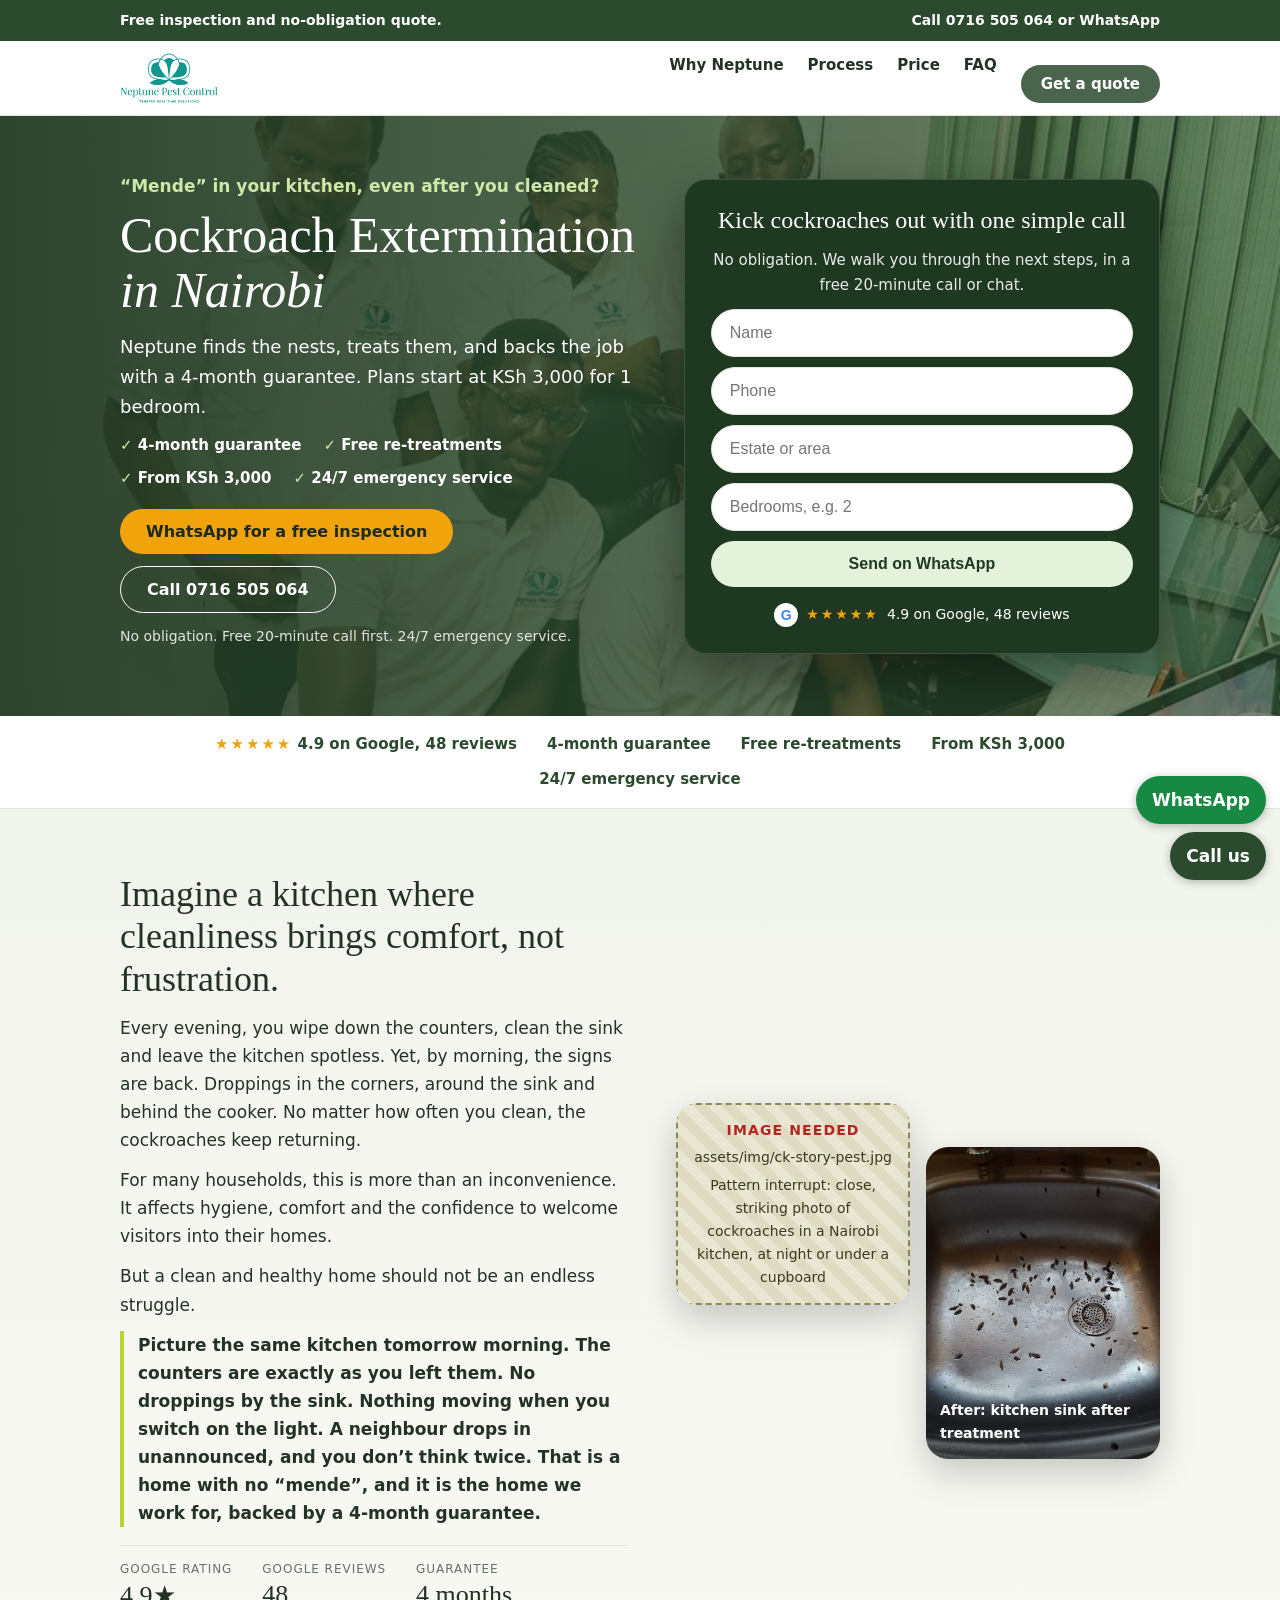
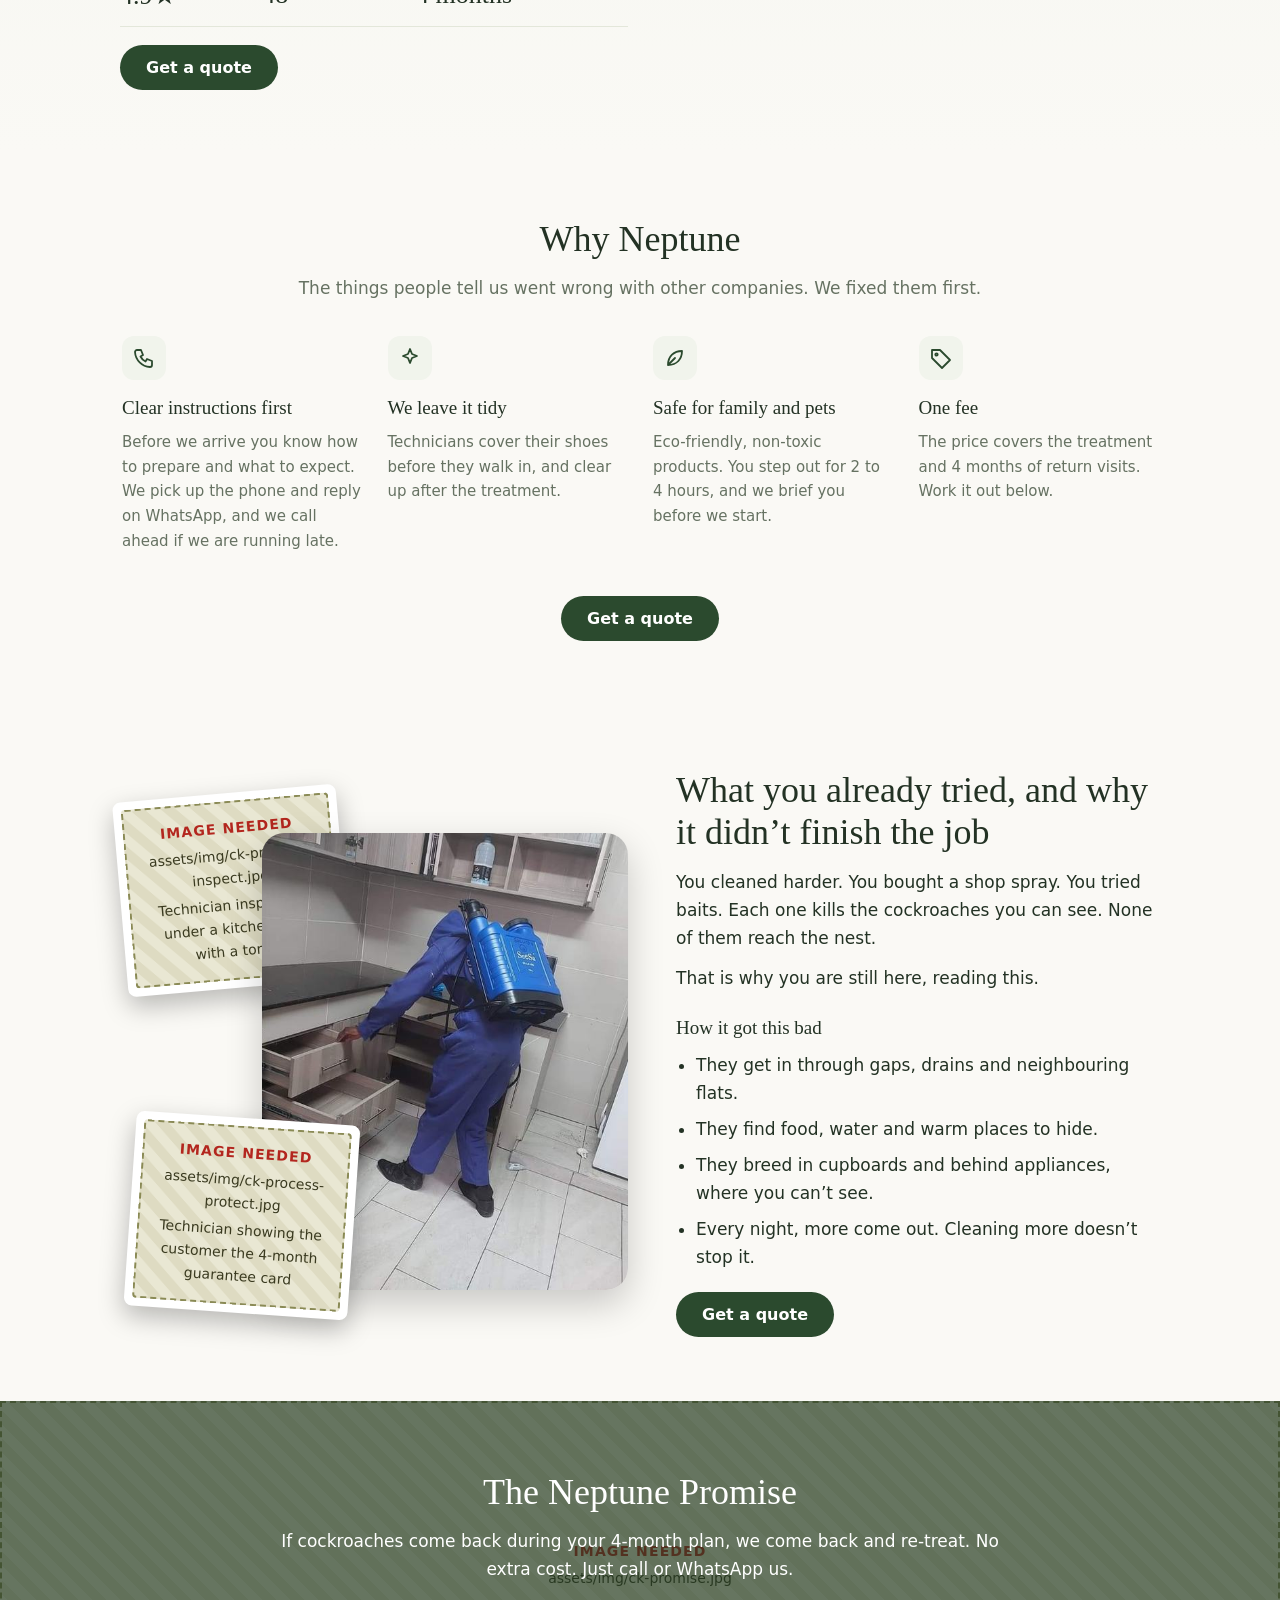
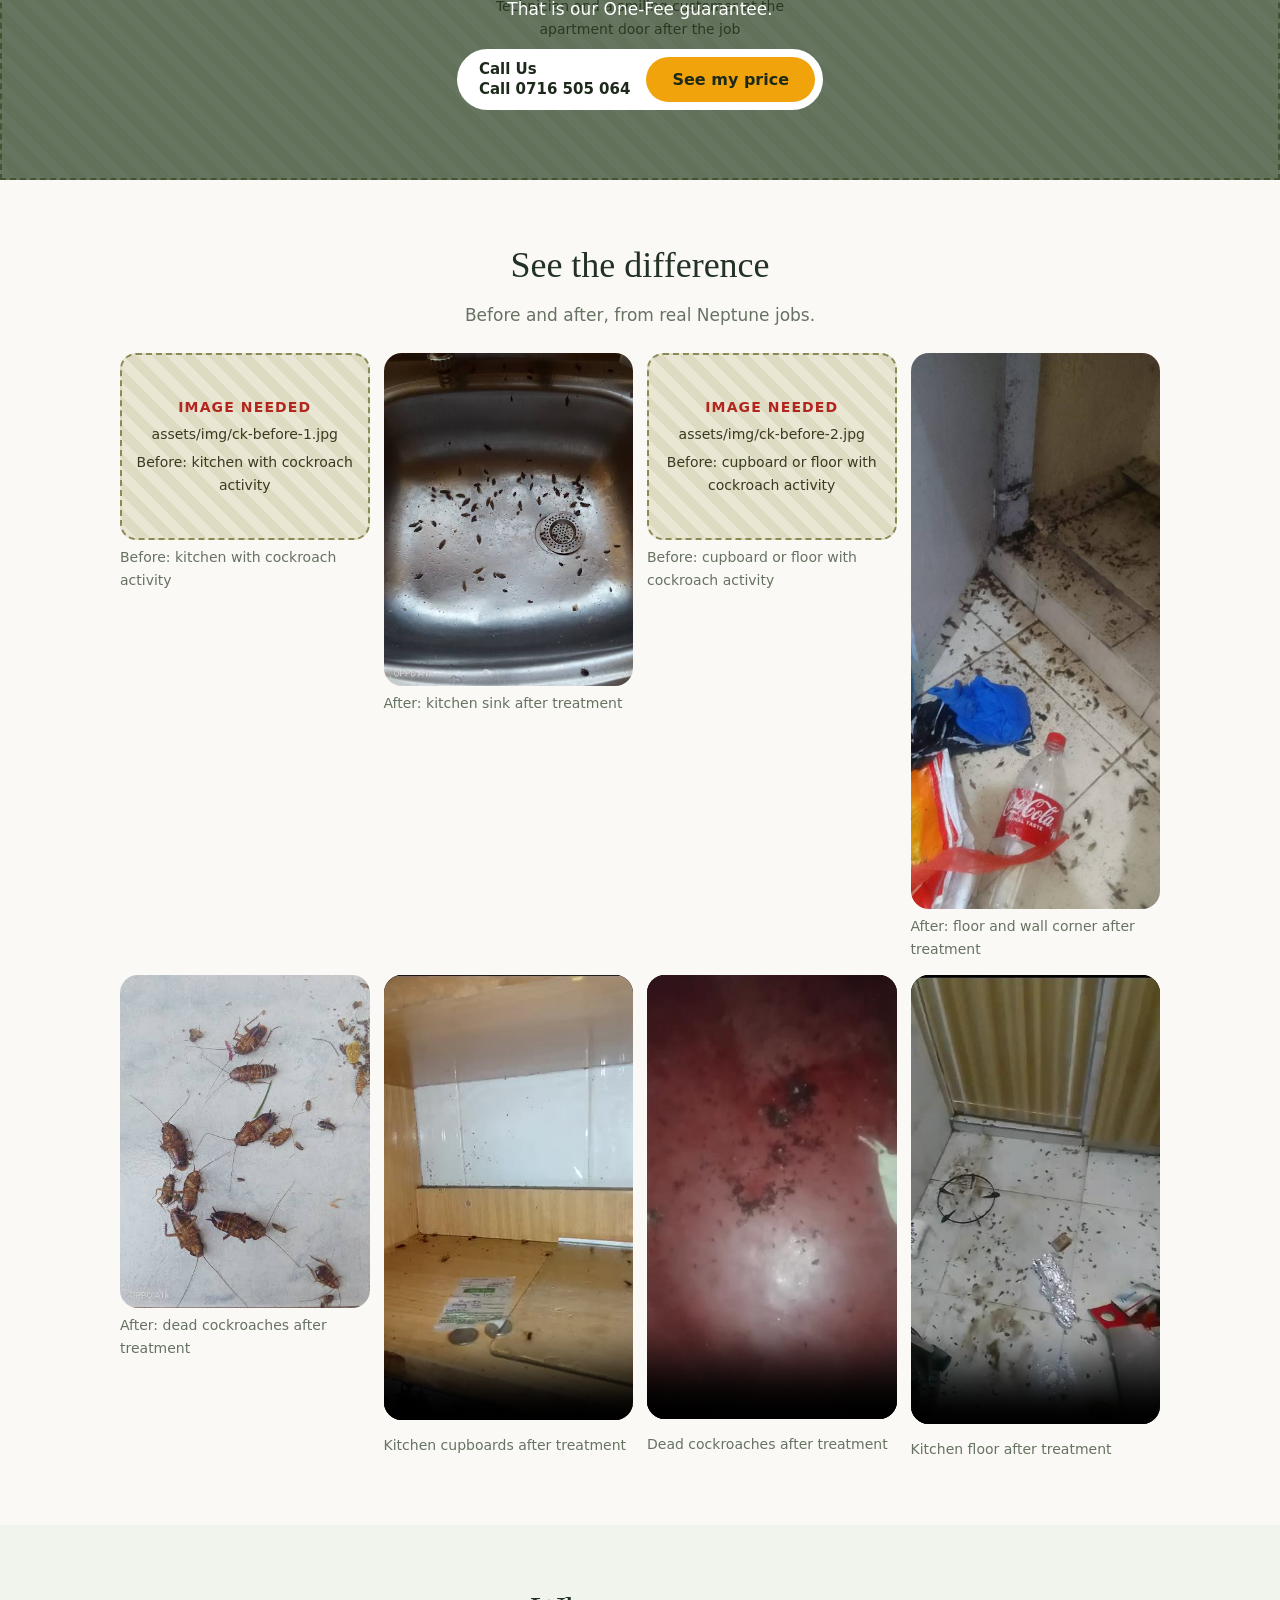
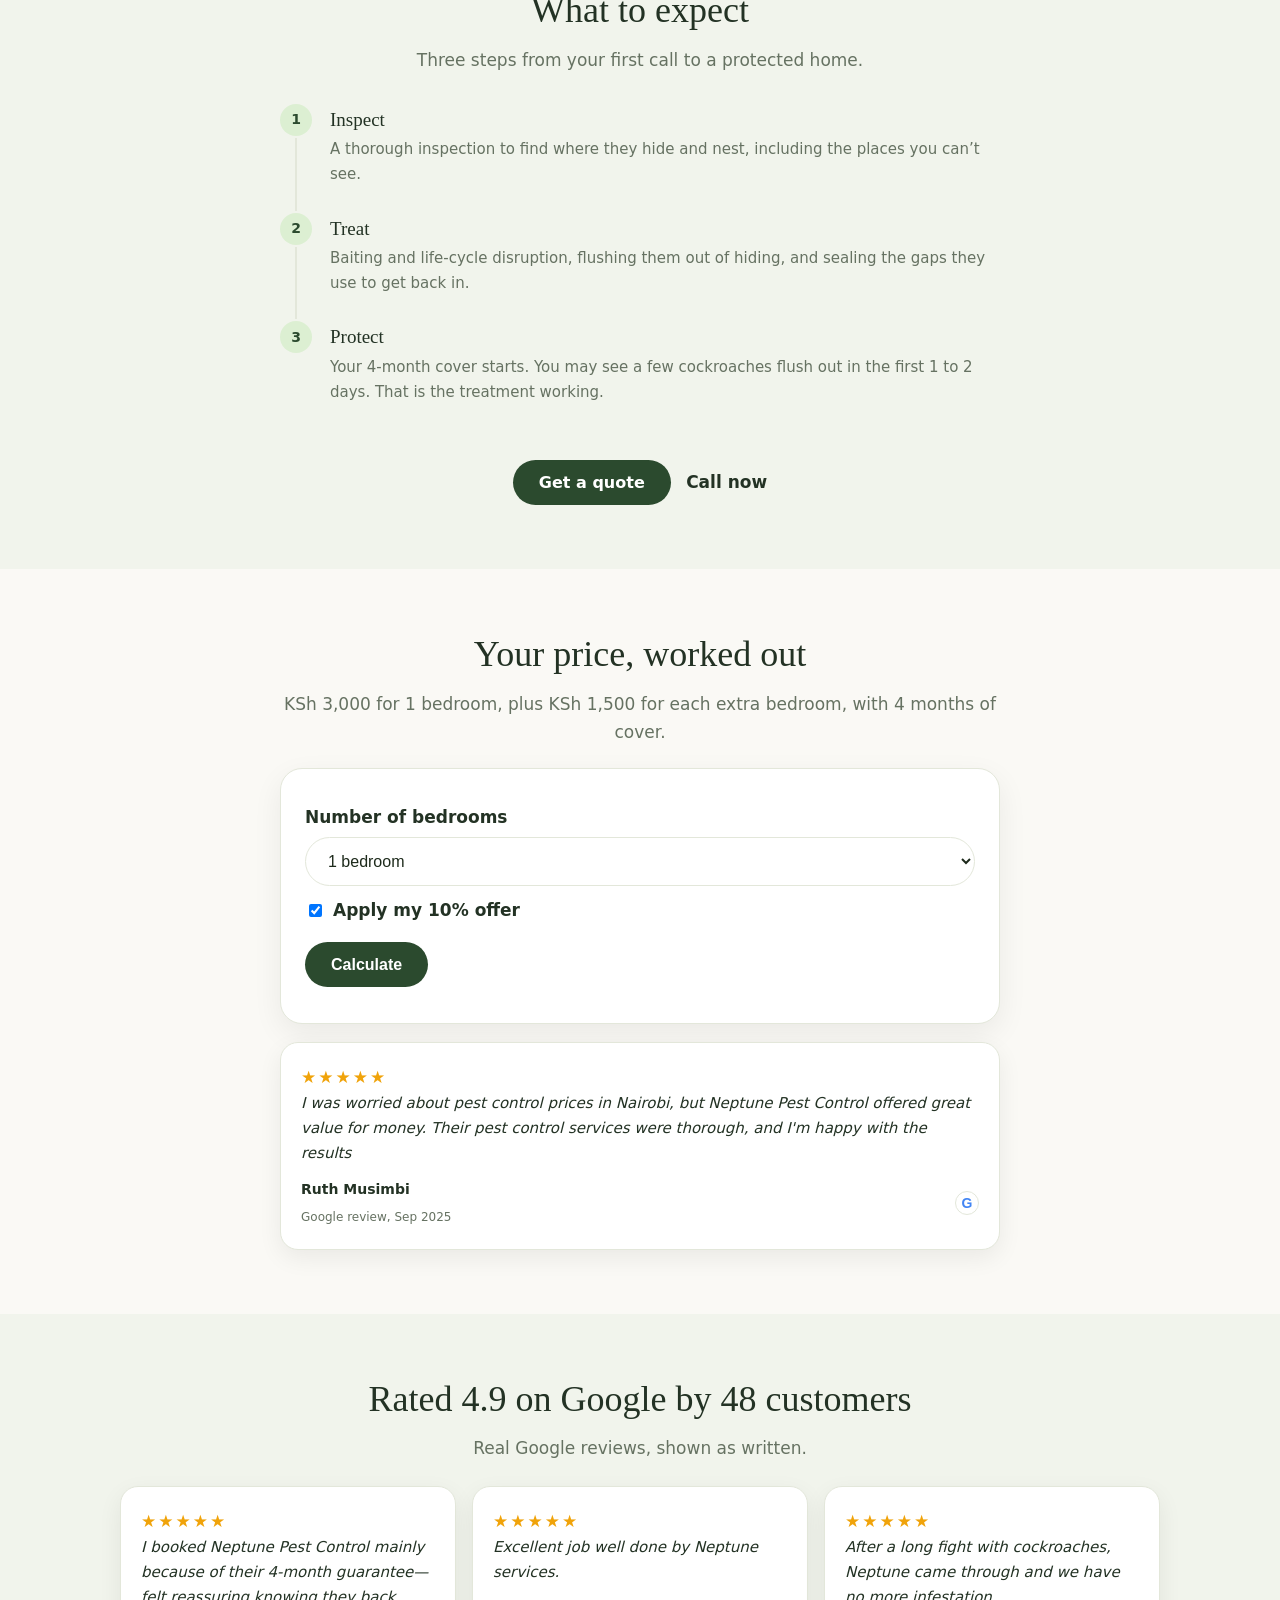
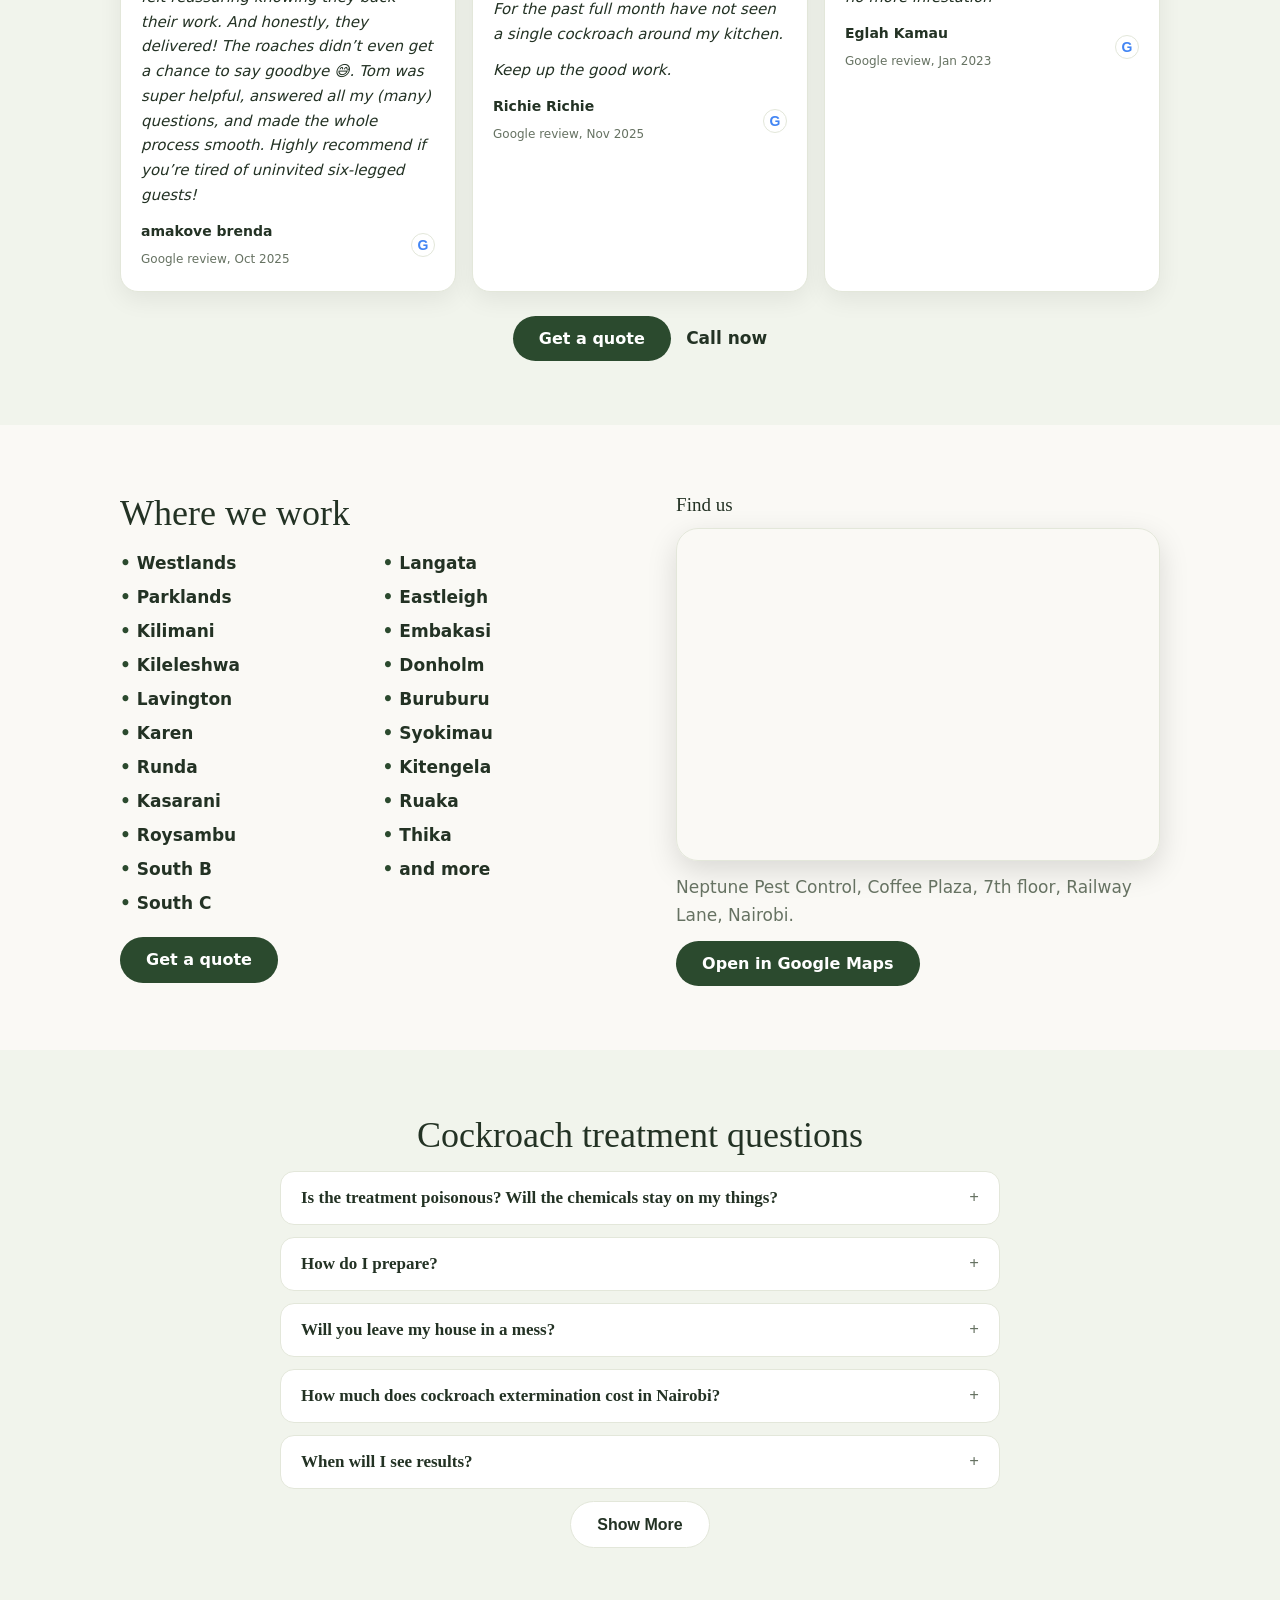
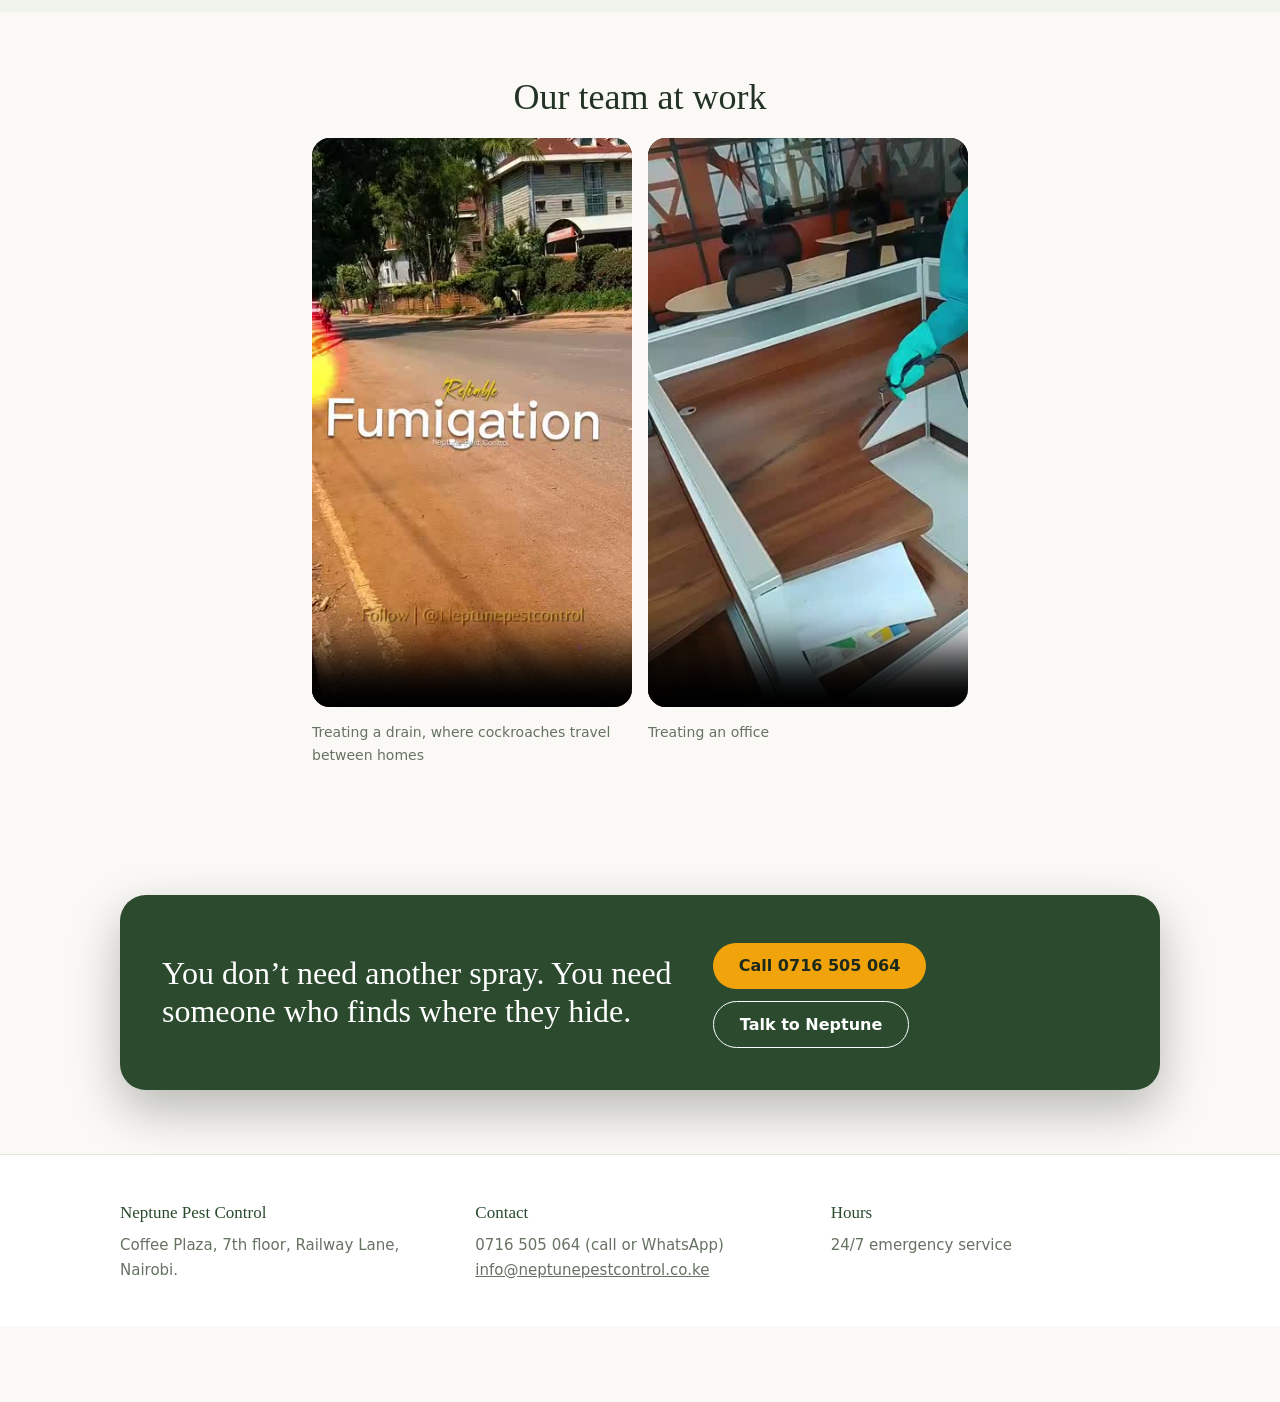
==== index.html @ 366cb25d "Add files via upload" ====
<!DOCTYPE html><html lang="en"><head><meta charset="utf-8"><meta name="viewport" content="width=device-width, initial-scale=1, viewport-fit=cover">
<title>Best Cockroach Extermination Nairobi | Cockroach Control & Fumigation Near Me | 4-Month Guarantee | Neptune Pest Control</title><meta name="description" content="Cockroach extermination in Nairobi from KSh 3,000. One fee, a 4-month guarantee and free re-treatments. Call or WhatsApp for a free quote."><link rel="icon" href="assets/img/favicon.png"><link rel="stylesheet" href="assets/css/style.css"></head>
<body id="top" data-service="cockroach" data-name="cockroach extermination in Nairobi">
<div class="topbar"><div class="w2"><span>Free inspection and no-obligation quote.</span><span><a data-tel="1" href="tel:+254716505064">Call 0716 505 064</a> or <a data-wa="Hello Neptune, I need cockroach extermination in Nairobi." href="https://wa.me/254716505064">WhatsApp</a></span></div></div>
<header class="hd"><div class="w2"><a class="logo" href="#top"><img src="assets/img/neptune-logo.png" alt="Neptune Pest Control, trusted real time solutions" width="110" height="56"></a><button class="burger" id="burger" aria-label="Menu" aria-expanded="false" aria-controls="nav"><span></span></button><nav id="nav"><a href="#why">Why Neptune</a><a href="#process">Process</a><a href="#price">Price</a><a href="#faq">FAQ</a><a class="pillb sm" href="#quote">Get a quote</a></nav></div></header>

<section class="hero2"><img class="slot" src="assets/img/neptune-team.jpg" alt="The Neptune Pest Control team in their company polo shirts" data-need="The Neptune Pest Control team in company polo shirts" data-ratio="4/3" loading="lazy"><div class="w2 hgrid"><div class="hl">
<div class="kick">“Mende” in your kitchen, even after you cleaned?</div><h1>Cockroach Extermination <em>in Nairobi</em></h1><p class="lead">Neptune finds the nests, treats them, and backs the job with a 4-month guarantee. Plans start at KSh 3,000 for 1 bedroom.</p>
<ul class="ticks"><li>4-month guarantee</li><li>Free re-treatments</li><li>From KSh 3,000</li><li>24/7 emergency service</li></ul>
<div class="row"><a class="orange" data-wa="Hello Neptune, I need cockroach extermination in Nairobi." href="https://wa.me/254716505064">WhatsApp for a free inspection</a><a class="outl" data-tel="1" href="tel:+254716505064">Call now</a></div>
<p class="sm">No obligation. Free 20-minute call first. 24/7 emergency service.</p></div>
<div class="fcard" id="quote"><h2>Kick cockroaches out with one simple call</h2><p>No obligation. We walk you through the next steps, in a free 20-minute call or chat.</p>
<form id="qf"><input name="name" placeholder="Name" aria-label="Name" required><input name="phone" type="tel" placeholder="Phone" aria-label="Phone" required><input name="area" placeholder="Estate or area" aria-label="Estate or area" required><input name="beds" inputmode="numeric" placeholder="Bedrooms, e.g. 2" aria-label="Bedrooms"><button class="pillb light" type="submit">Send on WhatsApp</button></form>
<div class="rat"><span class="gi">G</span><span class="stars">★★★★★</span> 4.9 on Google, 48 reviews</div></div></div></section>

<div class="strip"><div class="w2"><span><span class="stars">★★★★★</span> 4.9 on Google, 48 reviews</span><span>4-month guarantee</span><span>Free re-treatments</span><span>From KSh 3,000</span><span>24/7 emergency service</span></div></div>

<section class="sec grad"><div class="w2 split2 st"><div class="sl"><h2>Imagine a kitchen where cleanliness brings comfort, not frustration.</h2><p>Every evening, you wipe down the counters, clean the sink and leave the kitchen spotless. Yet, by morning, the signs are back. Droppings in the corners, around the sink and behind the cooker. No matter how often you clean, the cockroaches keep returning.</p><p>For many households, this is more than an inconvenience. It affects hygiene, comfort and the confidence to welcome visitors into their homes.</p><p>But a clean and healthy home should not be an endless struggle.</p><p class="vision">Picture the same kitchen tomorrow morning. The counters are exactly as you left them. No droppings by the sink. Nothing moving when you switch on the light. A neighbour drops in unannounced, and you don’t think twice. That is a home with no “mende”, and it is the home we work for, backed by a 4-month guarantee.</p>
<div class="stats"><div><small>Google rating</small><b>4.9★</b></div><div><small>Google reviews</small><b>48</b></div><div><small>Guarantee</small><b>4 months</b></div></div>
<div class="row"><a class="pillb" href="#quote">Get a quote</a></div></div>
<div class="cards2"><div class="pc a"><img class="slot" src="assets/img/ck-story-pest.jpg" alt="Pattern interrupt: close, striking photo of cockroaches in a Nairobi kitchen, at night or under a cupboard" data-need="Pattern interrupt: close, striking photo of cockroaches in a Nairobi kitchen, at night or under a cupboard" data-ratio="4/3" loading="lazy"></div><div class="pc b"><img class="slot" src="assets/img/ck-after-sink.jpg" alt="Kitchen sink after treatment" data-need="After: kitchen sink" data-ratio="3/4" loading="lazy"><span class="cap">After: kitchen sink after treatment</span></div></div></div></section>

<section class="sec" id="why"><div class="w2"><h2 class="c">Why Neptune</h2><p class="c mut">The things people tell us went wrong with other companies. We fixed them first.</p>
<div class="tiles"><div class="tile"><span class="ic"><svg viewBox="0 0 24 24"><path d="M5 4h4l2 5-2.5 1.5a11 11 0 0 0 5 5L15 13l5 2v4a2 2 0 0 1-2 2A16 16 0 0 1 3 6a2 2 0 0 1 2-2z"/></svg></span><h3>Clear instructions first</h3><p>Before we arrive you know how to prepare and what to expect. We pick up the phone and reply on WhatsApp, and we call ahead if we are running late.</p></div>
<div class="tile"><span class="ic"><svg viewBox="0 0 24 24"><path d="M12 3l2 5 5 2-5 2-2 5-2-5-5-2 5-2z"/></svg></span><h3>We leave it tidy</h3><p>Technicians cover their shoes before they walk in, and clear up after the treatment.</p></div>
<div class="tile"><span class="ic"><svg viewBox="0 0 24 24"><path d="M5 19c0-9 6-14 14-14 0 8-5 14-14 14zM5 19l7-7"/></svg></span><h3>Safe for family and pets</h3><p>Eco-friendly, non-toxic products. You step out for 2 to 4 hours, and we brief you before we start.</p></div>
<div class="tile"><span class="ic"><svg viewBox="0 0 24 24"><path d="M3 12V4h8l10 10-8 8z"/><circle cx="7.5" cy="8.5" r="1.2"/></svg></span><h3>One fee</h3><p>The price covers the treatment and 4 months of return visits. Work it out below.</p></div></div>
<div class="c" style="margin-top:26px"><a class="pillb" href="#quote">Get a quote</a></div></div></section>

<section class="sec"><div class="w2 split2 rev"><div class="collage"><div class="c1"><img class="slot" src="assets/img/ck-process-inspect.jpg" alt="Technician inspecting under a kitchen sink with a torch" data-need="Technician inspecting under a kitchen sink with a torch" data-ratio="4/3" loading="lazy"></div><div class="c2"><img class="slot" src="assets/img/team-kitchen.jpg" alt="Neptune technician treating kitchen cupboards and drawers" data-need="Technician treating a kitchen" data-ratio="4/3" loading="lazy"></div><div class="c3"><img class="slot" src="assets/img/ck-process-protect.jpg" alt="Technician showing the customer the 4-month guarantee card" data-need="Technician showing the customer the 4-month guarantee card" data-ratio="4/3" loading="lazy"></div></div>
<div><h2>What you already tried, and why it didn’t finish the job</h2><p>You cleaned harder. You bought a shop spray. You tried baits. Each one kills the cockroaches you can see. None of them reach the nest.</p><p>That is why you are still here, reading this.</p><h3 class="sub">How it got this bad</h3><ul class="bul"><li>They get in through gaps, drains and neighbouring flats.</li><li>They find food, water and warm places to hide.</li><li>They breed in cupboards and behind appliances, where you can’t see.</li><li>Every night, more come out. Cleaning more doesn’t stop it.</li></ul><a class="pillb" href="#quote">Get a quote</a></div></div></section>

<section class="band2"><img class="slot" src="assets/img/ck-promise.jpg" alt="Technician and a smiling customer at the apartment door after the job" data-need="Technician and a smiling customer at the apartment door after the job" data-ratio="4/3" loading="lazy"><div class="w2 bin"><h2>The Neptune Promise</h2><p>If cockroaches come back during your 4-month plan, we come back and re-treat. No extra cost. Just call or WhatsApp us.</p><p>That is our One-Fee guarantee.</p>
<div class="callpill"><span>Call Us<br><a data-tel="1" href="tel:+254716505064">Call 0716 505 064</a></span><a class="orange" href="#price">See my price</a></div></div></section>

<section class="sec"><div class="w2"><h2 class="c">See the difference</h2><p class="c mut">Before and after, from real Neptune jobs.</p><div class="proof"><figure><img class="slot" src="assets/img/ck-before-1.jpg" alt="Before: kitchen with cockroach activity" data-need="Before: kitchen with cockroach activity" data-ratio="4/3" loading="lazy"><figcaption>Before: kitchen with cockroach activity</figcaption></figure><figure><img class="slot" src="assets/img/ck-after-sink.jpg" alt="After: kitchen sink after treatment" data-need="After: kitchen sink after treatment" data-ratio="4/3" loading="lazy"><figcaption>After: kitchen sink after treatment</figcaption></figure><figure><img class="slot" src="assets/img/ck-before-2.jpg" alt="Before: cupboard or floor with cockroach activity" data-need="Before: cupboard or floor with cockroach activity" data-ratio="4/3" loading="lazy"><figcaption>Before: cupboard or floor with cockroach activity</figcaption></figure><figure><img class="slot" src="assets/img/ck-after-floor.jpg" alt="After: floor and wall corner after treatment" data-need="After: floor and wall corner after treatment" data-ratio="4/3" loading="lazy"><figcaption>After: floor and wall corner after treatment</figcaption></figure><figure><img class="slot" src="assets/img/ck-after-corner.jpg" alt="After: dead cockroaches after treatment" data-need="After: dead cockroaches after treatment" data-ratio="4/3" loading="lazy"><figcaption>After: dead cockroaches after treatment</figcaption></figure><figure><video controls muted playsinline preload="none" poster="assets/img/ck-drawers-poster.jpg"><source src="assets/media/ck-drawers.mp4" type="video/mp4"></video><figcaption>Kitchen cupboards after treatment</figcaption></figure><figure><video controls muted playsinline preload="none" poster="assets/img/ck-dead-poster.jpg"><source src="assets/media/ck-dead.mp4" type="video/mp4"></video><figcaption>Dead cockroaches after treatment</figcaption></figure><figure><video controls muted playsinline preload="none" poster="assets/img/ck-floor-poster.jpg"><source src="assets/media/ck-floor.mp4" type="video/mp4"></video><figcaption>Kitchen floor after treatment</figcaption></figure></div></div></section>

<section class="sec alt2" id="process"><div class="w2 narrow"><h2 class="c">What to expect</h2><p class="c mut">Three steps from your first call to a protected home.</p>
<ol class="steps"><li><span class="n">1</span><div><h3>Inspect</h3><p>A thorough inspection to find where they hide and nest, including the places you can’t see.</p></div></li><li><span class="n">2</span><div><h3>Treat</h3><p>Baiting and life-cycle disruption, flushing them out of hiding, and sealing the gaps they use to get back in.</p></div></li><li><span class="n">3</span><div><h3>Protect</h3><p>Your 4-month cover starts. You may see a few cockroaches flush out in the first 1 to 2 days. That is the treatment working.</p></div></li></ol>
<div class="c"><a class="pillb" href="#quote">Get a quote</a> <a class="lnk" data-tel="2" href="tel:+254716505064">Call now</a></div></div></section>

<section class="sec" id="price"><div class="w2 narrow"><h2 class="c">Your price, worked out</h2><p class="c mut">KSh 3,000 for 1 bedroom, plus KSh 1,500 for each extra bedroom, with 4 months of cover.</p><div class="est">
<label for="bd">Number of bedrooms</label><select id="bd"></select>
<label class="ck"><input type="checkbox" id="disc" checked> Apply my 10% offer</label>
<button class="pillb" id="calc" style="margin-top:12px">Calculate</button><div id="out" aria-live="polite"></div><a class="orange" id="wab" href="#" style="display:none;margin:8px 8px 0 0">Call to book this quote</a><a class="pillb wa" id="waw" href="#" style="display:none;margin-top:8px">Get this quote on WhatsApp</a></div>
<div class="rvc"><div class="stars">★★★★★</div><p>I was worried about pest control prices in Nairobi, but Neptune Pest Control offered great value for money. Their pest control services were thorough, and I&#39;m happy with the results</p><div class="rvf"><div><b>Ruth Musimbi</b><span>Google review, Sep 2025</span></div><span class="gi">G</span></div></div></div></section>

<section class="sec alt2"><div class="w2"><h2 class="c">Rated 4.9 on Google by 48 customers</h2><p class="c mut">Real Google reviews, shown as written.</p><div class="rv"><div class="card"><div class="stars">★★★★★</div><p>I booked Neptune Pest Control mainly because of their 4-month guarantee—felt reassuring knowing they back their work. And honestly, they delivered! The roaches didn’t even get a chance to say goodbye 😅. Tom was super helpful, answered all my (many) questions, and made the whole process smooth. Highly recommend if you’re tired of uninvited six-legged guests!</p><div class="rvf"><div><b>amakove brenda</b><span>Google review, Oct 2025</span></div><span class="gi">G</span></div></div><div class="card"><div class="stars">★★★★★</div><p>Excellent job well done by Neptune services.</p><p>For the past full month have not seen a single cockroach around my kitchen.</p><p>Keep up the good work.</p><div class="rvf"><div><b>Richie Richie</b><span>Google review, Nov 2025</span></div><span class="gi">G</span></div></div><div class="card"><div class="stars">★★★★★</div><p>After a long fight with cockroaches, Neptune came through and we have no more infestation</p><div class="rvf"><div><b>Eglah Kamau</b><span>Google review, Jan 2023</span></div><span class="gi">G</span></div></div></div>
<div class="c" style="margin-top:24px"><a class="pillb" href="#quote">Get a quote</a> <a class="lnk" data-tel="2" href="tel:+254716505064">Call now</a></div></div></section>

<section class="sec"><div class="w2 split2 ar"><div><h2>Where we work</h2><ul class="cols"><li>Westlands</li><li>Parklands</li><li>Kilimani</li><li>Kileleshwa</li><li>Lavington</li><li>Karen</li><li>Runda</li><li>Kasarani</li><li>Roysambu</li><li>South B</li><li>South C</li><li>Langata</li><li>Eastleigh</li><li>Embakasi</li><li>Donholm</li><li>Buruburu</li><li>Syokimau</li><li>Kitengela</li><li>Ruaka</li><li>Thika</li><li>and more</li></ul>
<p id="cross" hidden>Waking up bitten as well? See <a id="crossa" href="#">bed bug fumigation in Nairobi</a>.</p><a class="pillb" href="#quote">Get a quote</a></div>
<div><h3 class="sub" style="margin-top:0">Find us</h3><div class="map"><iframe title="Neptune Pest Control location on Google Maps" src="https://maps.google.com/maps?q=-1.289291,36.829651&z=16&output=embed" loading="lazy" referrerpolicy="no-referrer-when-downgrade" allowfullscreen></iframe></div><p class="mut">Neptune Pest Control, Coffee Plaza, 7th floor, Railway Lane, Nairobi.</p><a class="pillb" href="https://www.google.com/maps?ll=-1.289291,36.829651&z=9&t=m&hl=en-US&gl=US&mapclient=embed&cid=8715256677415915304" target="_blank" rel="noopener">Open in Google Maps</a></div></div></section>

<section class="sec alt2" id="faq"><div class="w2 narrow"><h2 class="c">Cockroach treatment questions</h2><details class="fq"><summary>Is the treatment poisonous? Will the chemicals stay on my things?</summary><p>Neptune uses eco-friendly, non-toxic products and follows Integrated Pest Management. You step out for 2 to 4 hours while products dry, and the technician briefs you before starting.</p></details><details class="fq"><summary>How do I prepare?</summary><p>Clear the kitchen counters, store food and pet bowls away, and cover utensils. We send you the full checklist before we arrive.</p></details><details class="fq"><summary>Will you leave my house in a mess?</summary><p>No. Technicians cover their shoes before walking in, and tidy up after the treatment.</p></details><details class="fq"><summary>How much does cockroach extermination cost in Nairobi?</summary><p>KSh 3,000 for 1 bedroom, plus KSh 1,500 for each extra bedroom. Use the calculator above.</p></details><details class="fq"><summary>When will I see results?</summary><p>Most people see a clear drop in 24 to 48 hours.</p></details><details class="fq more" hidden><summary>What if I still see one after the treatment?</summary><p>Call or WhatsApp us. Within your 4-month plan we return and re-treat at no extra cost.</p></details><details class="fq more" hidden><summary>Do you work at night or for emergencies?</summary><p>Yes. Emergency service is available 24/7.</p></details><div class="c"><button class="pillb light2" id="showmore">Show More</button></div></div></section>

<section class="sec"><div class="w2"><h2 class="c">Our team at work</h2><div class="social"><figure><video controls muted playsinline preload="none" poster="assets/img/ck-drain-poster.jpg"><source src="assets/media/ck-drain.mp4" type="video/mp4"></video><figcaption>Treating a drain, where cockroaches travel between homes</figcaption></figure><figure><video controls muted playsinline preload="none" poster="assets/img/ck-office-poster.jpg"><source src="assets/media/ck-office.mp4" type="video/mp4"></video><figcaption>Treating an office</figcaption></figure></div></div></section>

<section class="sec"><div class="w2"><div class="cta"><h2>You don’t need another spray. You need someone who finds where they hide.</h2><div class="row"><a class="orange" data-tel="1" href="tel:+254716505064">Call 0716 505 064</a><a class="outl" data-wa="Hello Neptune, I need cockroach extermination in Nairobi." href="https://wa.me/254716505064">Talk to Neptune</a></div></div></div></section>

<footer class="ft"><div class="w2 fgrid"><div><h3>Neptune Pest Control</h3><p>Coffee Plaza, 7th floor, Railway Lane, Nairobi.</p></div><div><h3>Contact</h3><p>0716 505 064 (call or WhatsApp)<br><a href="mailto:info@neptunepestcontrol.co.ke">info@neptunepestcontrol.co.ke</a></p></div><div><h3>Hours</h3><p>24/7 emergency service</p></div></div></footer>
<div class="bar"><a class="bc" data-tel="1" href="tel:+254716505064">Call 0716 505 064</a><a class="bq" href="#price">Get Free Estimate</a></div><div class="fabs"><a class="fab" data-wa="Hello Neptune, I need cockroach extermination in Nairobi." href="https://wa.me/254716505064">WhatsApp</a><a class="fab c" data-tel="2" href="tel:+254716505064">Call us</a></div>
<script src="assets/js/config.js"></script><script src="assets/js/main.js"></script></body></html>
---- assets/css/style.css ----
/* Layout follows the Better Termite page template. Colours live in :root. */
:root{--bg:#faf9f5;--alt:#f1f4ec;--card:#fff;--fg:#233224;--mut:#667262;--line:#e3e7da;--dark:#2b4a2e;--dark2:#1f3822;--acc:#f0a30a;--on:#fff;--wa:#168a43;--lime:#b8d432;box-sizing:border-box;padding-top:env(safe-area-inset-top,0px);color-scheme:light}
@media (prefers-color-scheme:dark){:root:not([data-theme="light"]){--bg:#0f1a10;--alt:#14221a;--card:#172619;--fg:#eaf1e2;--mut:#a5b39e;--line:#29402b;--dark:#3d6b41;--dark2:#183019;--wa:#2fbf6a;color-scheme:dark}}
:root[data-theme="dark"]{--bg:#0f1a10;--alt:#14221a;--card:#172619;--fg:#eaf1e2;--mut:#a5b39e;--line:#29402b;--dark:#3d6b41;--dark2:#183019;--wa:#2fbf6a;color-scheme:dark}
*{box-sizing:border-box}html{scroll-behavior:smooth;scroll-padding-top:env(safe-area-inset-top,0px)}
body{margin:0;background:var(--bg);color:var(--fg);font:17px/1.65 system-ui,-apple-system,"Segoe UI",Roboto,sans-serif;padding-bottom:calc(76px + env(safe-area-inset-bottom,0px))}
h1,h2,h3{font-family:Georgia,"Times New Roman",serif;font-weight:500}h1{font-size:clamp(32px,5.2vw,50px);line-height:1.1;margin:0 0 14px}h1 em,h2 em{font-style:italic}
h2{font-size:clamp(25px,3.6vw,36px);line-height:1.18;margin:0 0 14px}h3{margin:0 0 6px;font-size:19px}p{margin:0 0 12px}.mut{color:var(--mut)}a{color:inherit}.c{text-align:center}
.w2{max-width:1080px;margin:0 auto;padding:0 20px}.narrow{max-width:760px}.sec{padding:64px 0}.alt2{background:var(--alt)}.grad{background:linear-gradient(180deg,var(--alt),var(--bg))}
.topbar{background:var(--dark);color:#fff;font-size:14px;font-weight:600}.topbar .w2{display:flex;justify-content:space-between;gap:12px;padding-top:9px;padding-bottom:9px;flex-wrap:wrap}.topbar a{text-decoration:none}
.hd{background:var(--card);border-bottom:1px solid var(--line)}.hd .w2{display:flex;align-items:center;justify-content:space-between;gap:16px;padding-top:12px;padding-bottom:12px}
.burger{display:none}.hd{position:relative}.logo{display:block;line-height:0}.logo img{height:50px;width:auto;display:block}nav{display:flex;gap:24px;margin-left:auto;font-size:15px;font-weight:600}nav a{text-decoration:none}
.pillb,.orange,.outl{display:inline-block;border-radius:999px;font-weight:700;text-decoration:none;border:0;cursor:pointer;font-size:16px;padding:13px 26px;line-height:1.2;text-align:center}
.pillb{background:var(--dark);color:#fff}.pillb.sm{padding:10px 20px;font-size:15px}.pillb.light{background:#e4f2dc;color:#1f3822;width:100%}.pillb.light2{background:var(--card);color:var(--fg);border:1px solid var(--line)}.pillb.wa{background:var(--wa)}
.orange{background:var(--acc);color:#1d2a1b}.outl{background:transparent;color:inherit;border:1.5px solid currentColor}.lnk{font-weight:700;margin-left:10px;text-decoration:none}.row{display:flex;gap:12px;flex-wrap:wrap;margin-top:6px}
.hero2{position:relative;background:var(--dark2);color:#fff;overflow:hidden}.hero2>img.slot,.hero2>.ph{position:absolute;inset:0;width:100%;height:100%;border-radius:0;object-fit:cover}.hero2::after{content:"";position:absolute;inset:0;background:linear-gradient(90deg,#1f3822ee,#2b4a2ecc 55%,#2b4a2e99)}
.hgrid{position:relative;z-index:1;display:grid;grid-template-columns:1.1fr 1fr;gap:40px;align-items:center;padding-top:56px;padding-bottom:56px}.kick{color:#cfe8a8;font-weight:700;margin-bottom:8px}.lead{font-size:18px;max-width:46ch}
.ticks{list-style:none;padding:0;margin:0 0 18px;display:flex;flex-wrap:wrap;gap:8px 22px;font-size:15px;font-weight:600}.ticks li::before{content:"✓ ";color:#cfe8a8}.sm{font-size:14px;opacity:.85;margin-top:12px}
.fcard{background:var(--dark2);border:1px solid #ffffff22;border-radius:22px;padding:26px;box-shadow:0 18px 50px #0006}.fcard h2{font-size:24px;text-align:center}.fcard p{text-align:center;font-size:15px;opacity:.9}
form{display:grid;gap:10px}input,select{width:100%;padding:14px 18px;border-radius:999px;border:1px solid var(--line);background:#fff;color:#1d2a1b;font-size:16px}.rat{display:flex;gap:8px;justify-content:center;align-items:center;margin-top:16px;font-size:14px;flex-wrap:wrap}
.gi{display:inline-grid;place-items:center;width:24px;height:24px;border-radius:50%;background:#fff;color:#4285f4;font:700 14px/1 Arial,sans-serif}.stars{color:#f0a30a;letter-spacing:2px}
.strip{background:var(--card);border-bottom:1px solid var(--line)}.strip .w2{display:flex;gap:10px 30px;flex-wrap:wrap;justify-content:center;padding-top:16px;padding-bottom:16px;font-weight:700;font-size:15px;color:var(--dark)}
.split2{display:grid;grid-template-columns:1.05fr 1fr;gap:48px;align-items:center}.stats{display:flex;gap:30px;flex-wrap:wrap;border-top:1px solid var(--line);border-bottom:1px solid var(--line);padding:14px 0;margin:18px 0}.stats small{display:block;font-size:12px;letter-spacing:.08em;text-transform:uppercase;color:var(--mut)}.stats b{font:500 26px Georgia,serif}
.vision{border-left:4px solid var(--lime);padding-left:14px;font-weight:600}.cards2{display:grid;grid-template-columns:1fr 1fr;gap:16px;align-items:start}.pc{position:relative;border-radius:22px;overflow:hidden;box-shadow:0 14px 36px #0003}.pc.b{margin-top:44px}
.slot,.ph{width:100%;display:block;object-fit:cover;border-radius:16px}.pc .slot,.pc .ph{border-radius:0;aspect-ratio:3/4}.cap{position:absolute;left:0;right:0;bottom:0;padding:34px 14px 14px;color:#fff;font-size:14px;font-weight:600;background:linear-gradient(transparent,#000a)}
.ph{background:repeating-linear-gradient(45deg,#e9e7d3,#e9e7d3 10px,#dedbc2 10px,#dedbc2 20px);color:#3a3a20;border:2px dashed #8a8a55;display:flex;flex-direction:column;justify-content:center;align-items:center;text-align:center;padding:14px;gap:4px;font-size:14px}.ph b{color:#b3261e;letter-spacing:.08em}.ph em{font-style:normal;max-width:34ch}
.tiles{display:grid;grid-template-columns:repeat(auto-fit,minmax(220px,1fr));gap:22px;margin-top:30px}.tile{padding:4px 2px}.ic{display:grid;place-items:center;width:44px;height:44px;border-radius:12px;background:var(--alt);color:var(--dark);margin-bottom:12px}.ic svg{width:24px;height:24px;fill:none;stroke:currentColor;stroke-width:1.8;stroke-linecap:round;stroke-linejoin:round}.tile p{color:var(--mut);font-size:15px}
.collage{position:relative;min-height:520px}.collage .c2{position:absolute;right:0;top:40px;width:72%;border-radius:22px;overflow:hidden;box-shadow:0 14px 36px #0003}.collage .c1,.collage .c3{position:absolute;width:44%;background:#fff;padding:8px;border-radius:8px;box-shadow:0 10px 26px #0004}.collage .c1{left:0;top:0;transform:rotate(-5deg)}.collage .c3{left:2%;bottom:0;transform:rotate(4deg)}
.collage img,.collage .ph{border-radius:4px}.collage .c2 img,.collage .c2 .ph{aspect-ratio:4/5;object-fit:cover}.collage .c1 img,.collage .c3 img,.collage .c1 .ph,.collage .c3 .ph{aspect-ratio:1/1;object-fit:cover}.collage .c2 img,.collage .c2 .ph{border-radius:0}.sub{margin:20px 0 8px}.bul{padding-left:20px;margin:0 0 20px}.bul li{margin-bottom:8px}
.band2{position:relative;background:var(--dark2);color:#fff;text-align:center;overflow:hidden}.band2>img.slot,.band2>.ph{position:absolute;inset:0;width:100%;height:100%;border-radius:0;opacity:.35}.bin{position:relative;z-index:1;padding-top:70px;padding-bottom:70px;max-width:760px}
.callpill{display:inline-flex;gap:16px;align-items:center;background:#fff;color:#1d2a1b;border-radius:999px;padding:8px 8px 8px 22px;margin-top:14px;font-weight:700;text-align:left;line-height:1.3;font-size:15px}.callpill a:not(.orange){text-decoration:none}
.proof{display:grid;gap:14px;grid-template-columns:repeat(auto-fit,minmax(220px,1fr));margin-top:24px}.proof figure,.social figure{margin:0}.proof video,.social video{width:100%;border-radius:18px;background:#000;max-height:72vh;object-fit:contain}.proof img{border-radius:18px}figcaption{font-size:14px;color:var(--mut);margin-top:6px}
.social{display:grid;gap:16px;grid-template-columns:repeat(auto-fit,minmax(240px,320px));justify-content:center;margin-top:20px}
.steps{list-style:none;padding:0;margin:30px 0;position:relative}.steps li{display:flex;gap:18px;padding-bottom:26px;position:relative}.steps li:not(:last-child)::before{content:"";position:absolute;left:15px;top:34px;bottom:2px;width:2px;background:var(--line)}
.n{flex:none;display:grid;place-items:center;width:32px;height:32px;border-radius:50%;background:#dcefd2;color:var(--dark);font-weight:800;font-size:14px}.steps h3{margin-bottom:2px}.steps p{color:var(--mut);font-size:15px;margin:0}
.est{background:var(--card);border:1px solid var(--line);border-radius:22px;padding:24px;box-shadow:0 10px 30px #0001;margin-top:22px}label{display:block;font-weight:700;margin:10px 0 6px}label.ck{display:flex;gap:8px;align-items:center}input[type=checkbox]{width:auto}#out{margin:12px 0;font-weight:700}
.rvc,.rv .card{background:var(--card);border:1px solid var(--line);border-radius:18px;padding:20px;box-shadow:0 8px 24px #0001}.rvc{margin-top:18px}.rv{display:grid;gap:16px;grid-template-columns:repeat(auto-fit,minmax(260px,1fr));margin-top:24px}
.rv .card p,.rvc p{font-style:italic;color:var(--fg);font-size:15px}.rvf{display:flex;justify-content:space-between;align-items:center;gap:10px;margin-top:10px}.rvf b{display:block;font-size:14px}.rvf span:not(.gi){font-size:12px;color:var(--mut)}.rvf .gi{border:1px solid var(--line)}
.cols{columns:2;list-style:none;padding:0;margin:0 0 20px}.cols li::before{content:"• ";color:var(--dark)}.cols li{margin-bottom:6px;font-weight:600}
.map{aspect-ratio:16/11;border-radius:22px;overflow:hidden;border:1px solid var(--line);margin:0 0 12px;box-shadow:0 10px 30px #0002}.map iframe{width:100%;height:100%;border:0}
.fq{background:var(--card);border:1px solid var(--line);border-radius:14px;padding:16px 20px;margin-bottom:12px}.fq summary{font:600 17px Georgia,serif;cursor:pointer;list-style:none;display:flex;justify-content:space-between;gap:12px}.fq summary::after{content:"+";color:var(--mut)}.fq[open] summary::after{content:"–"}.fq summary::-webkit-details-marker{display:none}.fq p{margin:10px 0 0;color:var(--mut)}
.cta{background:var(--dark);color:#fff;border-radius:26px;padding:42px;display:grid;grid-template-columns:1.3fr 1fr;gap:24px;align-items:center;box-shadow:0 20px 50px #0004}.cta h2{margin:0;font-size:clamp(24px,3vw,32px)}
.ft{background:var(--card);border-top:1px solid var(--line);padding:44px 0;font-size:15px}.fgrid{display:grid;grid-template-columns:repeat(auto-fit,minmax(220px,1fr));gap:26px}.ft h3{font-size:17px;color:var(--dark)}.ft p{color:var(--mut);margin:0}
.bar{display:none;position:fixed;left:0;right:0;bottom:0;z-index:20;background:var(--dark);padding:12px 16px calc(12px + env(safe-area-inset-bottom,0px));text-align:center}.bar a{color:#fff;font-weight:800;text-decoration:none;font-size:18px}
.fabs{position:fixed;right:14px;bottom:calc(20px + env(safe-area-inset-bottom,0px));z-index:21;display:flex;flex-direction:column;gap:8px;align-items:flex-end}.fab{background:var(--wa);color:#fff;border-radius:999px;padding:10px 16px;font-weight:800;text-decoration:none;box-shadow:0 2px 10px #0004}.fab.c{background:var(--dark)}
@media(max-width:820px){
body{line-height:1.7;padding-bottom:calc(60px + env(safe-area-inset-bottom,0px))}.w2{padding:0 22px}.sec{padding:52px 0}h1{font-size:32px}h2{font-size:30px;line-height:1.2}
.topbar .w2{flex-direction:column-reverse;align-items:center;gap:2px;text-align:center;padding-top:12px;padding-bottom:12px}.topbar span:last-child{font-size:20px;font-weight:700}.topbar span:first-child{font-size:12px;opacity:.85}
.hd .w2{padding-top:12px;padding-bottom:12px}.logo img{height:56px}
.burger{display:block;width:44px;height:44px;border:0;background:none;position:relative;cursor:pointer}.burger span{position:absolute;left:10px;right:10px;top:21px;height:2px;background:var(--dark)}.burger span::before,.burger span::after{content:"";position:absolute;left:0;right:0;height:2px;background:var(--dark)}.burger span::before{top:-8px}.burger span::after{top:8px}
nav{display:none;position:absolute;top:100%;left:0;right:0;z-index:30;flex-direction:column;align-items:stretch;background:var(--card);padding:10px 22px 22px;gap:2px;border-bottom:1px solid var(--line);box-shadow:0 14px 24px #0002;margin:0}nav.open{display:flex}nav a{padding:12px 0;font-size:17px}nav .pillb{margin-top:8px;padding:14px}
.hero2{display:flex;flex-direction:column;background:var(--dark)}.hero2::after{display:none}.hero2>img.slot,.hero2>.ph{position:relative;inset:auto;height:290px;border-radius:0;-webkit-mask-image:linear-gradient(#000 72%,transparent);mask-image:linear-gradient(#000 72%,transparent)}
.hgrid{display:block;padding-top:8px;padding-bottom:38px;text-align:center}.lead{margin:0 auto 16px;font-size:17px}.ticks{justify-content:center}.hl .row{flex-direction:column}.hl .row a{display:block;width:100%}
.fcard{background:none;border:0;box-shadow:none;padding:26px 0 0}.fcard h2{font-size:26px}input{height:56px;font-size:17px;padding:0 24px}.pillb.light{height:56px;font-size:18px}.rat{margin-top:18px}
.strip .w2{gap:8px 18px;font-size:14px}
.split2{grid-template-columns:1fr;gap:30px}.st{display:flex;flex-direction:column;gap:22px}.st .sl{display:contents}.st .cards2{order:1}.st .row{order:2}
.stats{justify-content:space-between;gap:12px}.stats b{font-size:24px}
.cards2{display:flex;overflow-x:auto;scroll-snap-type:x mandatory;gap:14px;margin:0 -22px;padding:6px 22px 18px;max-width:none;scrollbar-width:none}.cards2::-webkit-scrollbar{display:none}.pc{flex:0 0 78%;scroll-snap-align:center}.pc.b{margin-top:0}
.tiles{display:block;margin-top:18px}.tile{display:grid;grid-template-columns:52px 1fr;column-gap:14px;padding:20px 0;border-top:1px solid var(--line)}.tile .ic{grid-row:span 2;margin:0}.tile h3{margin:0}
.rev .collage{order:2}.collage{min-height:480px;margin-top:10px}
.sec .pillb:not(.light2){display:block;width:100%}.lnk{display:block;margin:14px 0 0;text-align:center}
.callpill{display:block;border-radius:26px;padding:20px 20px 22px;text-align:center}.callpill>span{display:block;margin-bottom:14px}.callpill a:not(.orange){font-size:24px;font-weight:700;display:block}.callpill .orange{display:block;width:100%}.band2 .bin{padding-top:56px;padding-bottom:56px}
.proof{grid-template-columns:1fr 1fr;gap:10px}.proof figure:has(video){grid-column:span 2}
.est{padding:20px}.est .orange,.est .pillb{display:block;width:100%;margin:10px 0 0!important}
.rv{display:flex;overflow-x:auto;scroll-snap-type:x mandatory;gap:14px;margin:24px -22px 0;padding:6px 22px 14px;scrollbar-width:none}.rv::-webkit-scrollbar{display:none}.rv .card{flex:0 0 84%;scroll-snap-align:center}
.ar>div:last-child{order:-1}
.social{display:flex;overflow-x:auto;scroll-snap-type:x mandatory;gap:12px;margin:20px -22px 0;padding:6px 22px 14px;justify-content:flex-start;scrollbar-width:none}.social::-webkit-scrollbar{display:none}.social figure{flex:0 0 64%;scroll-snap-align:start}
.fq{padding:20px 22px}.fq summary{font-size:18px}
.cta{padding:34px 24px;text-align:center;grid-template-columns:1fr}.cta .row{flex-direction:column}.cta .row a{width:100%}
.bar{display:flex;padding:0 0 env(safe-area-inset-bottom,0px);background:var(--dark)}.bar a{flex:1;padding:18px 8px;color:#fff;font-weight:800;text-decoration:none;font-size:16px;text-align:center}.bar .bq{background:var(--acc);color:#1d2a1b}
.fabs{bottom:calc(76px + env(safe-area-inset-bottom,0px))}.fab.c{display:none}
}
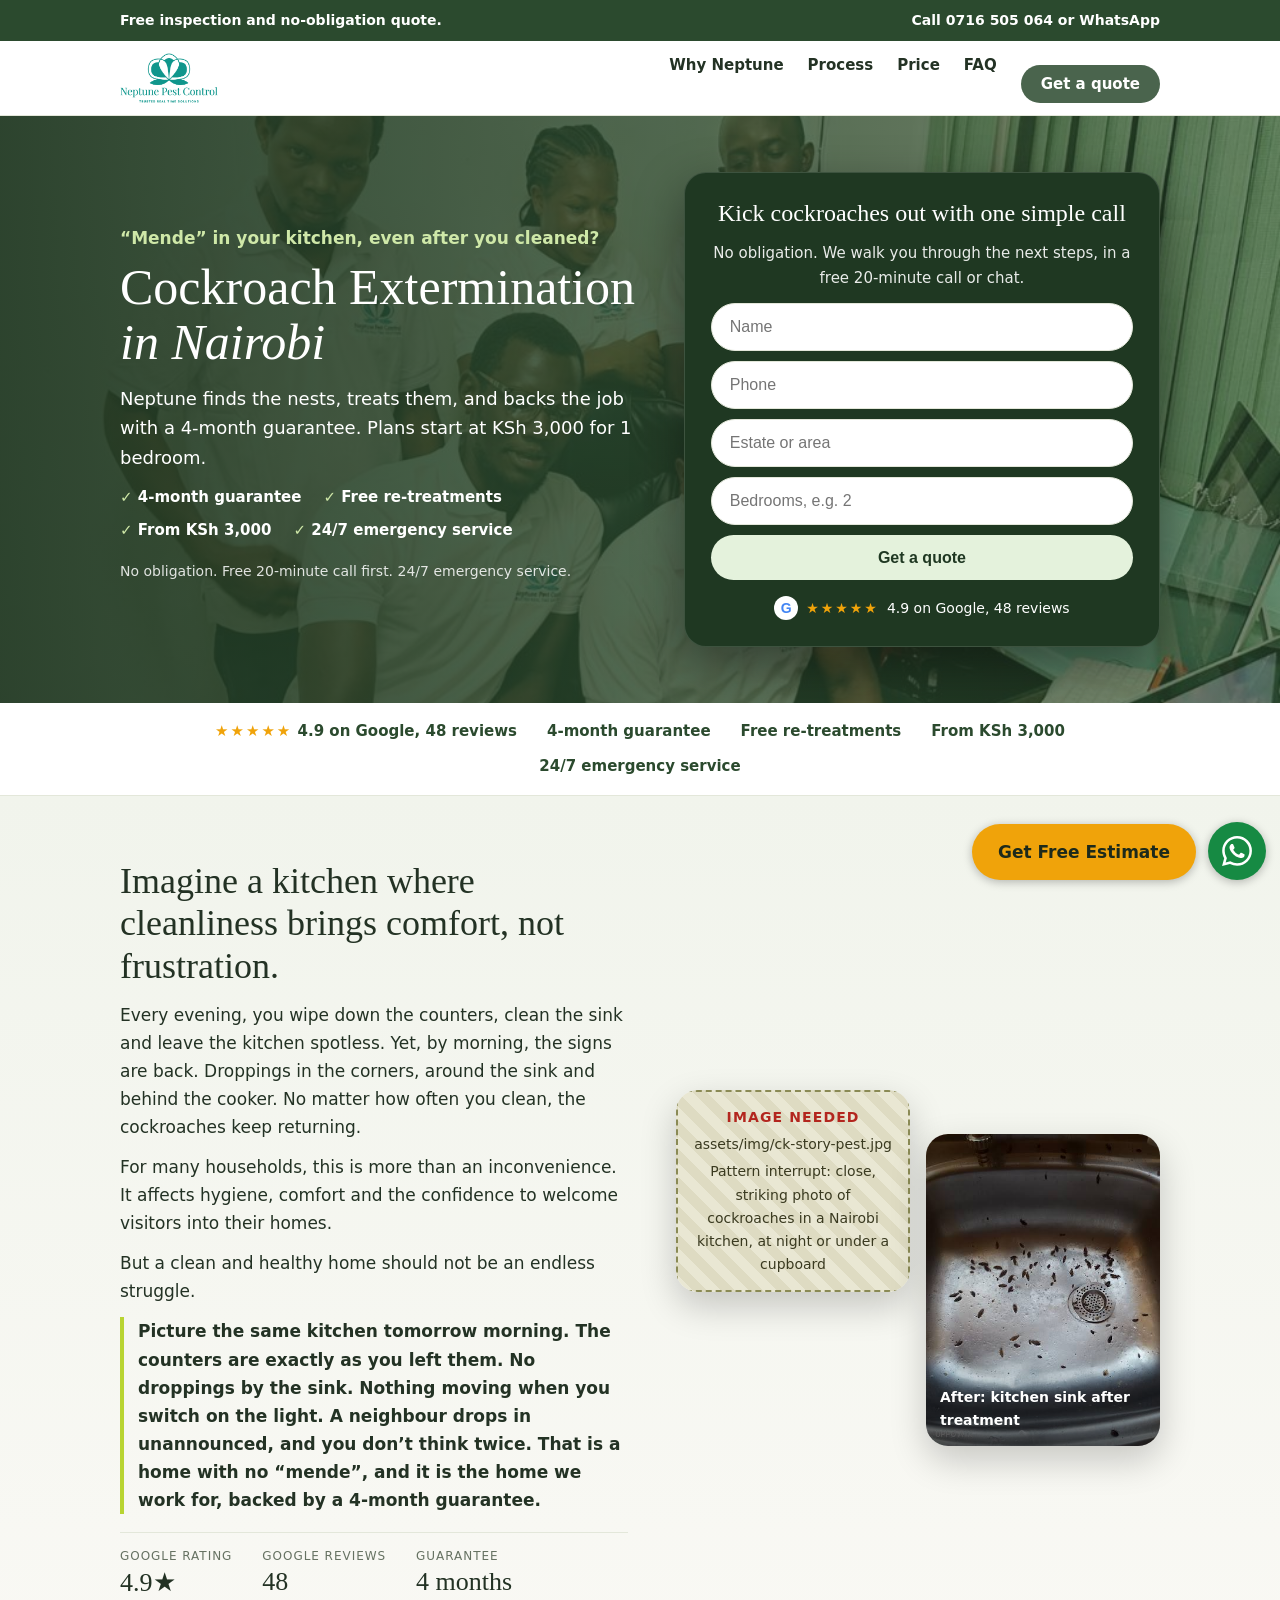
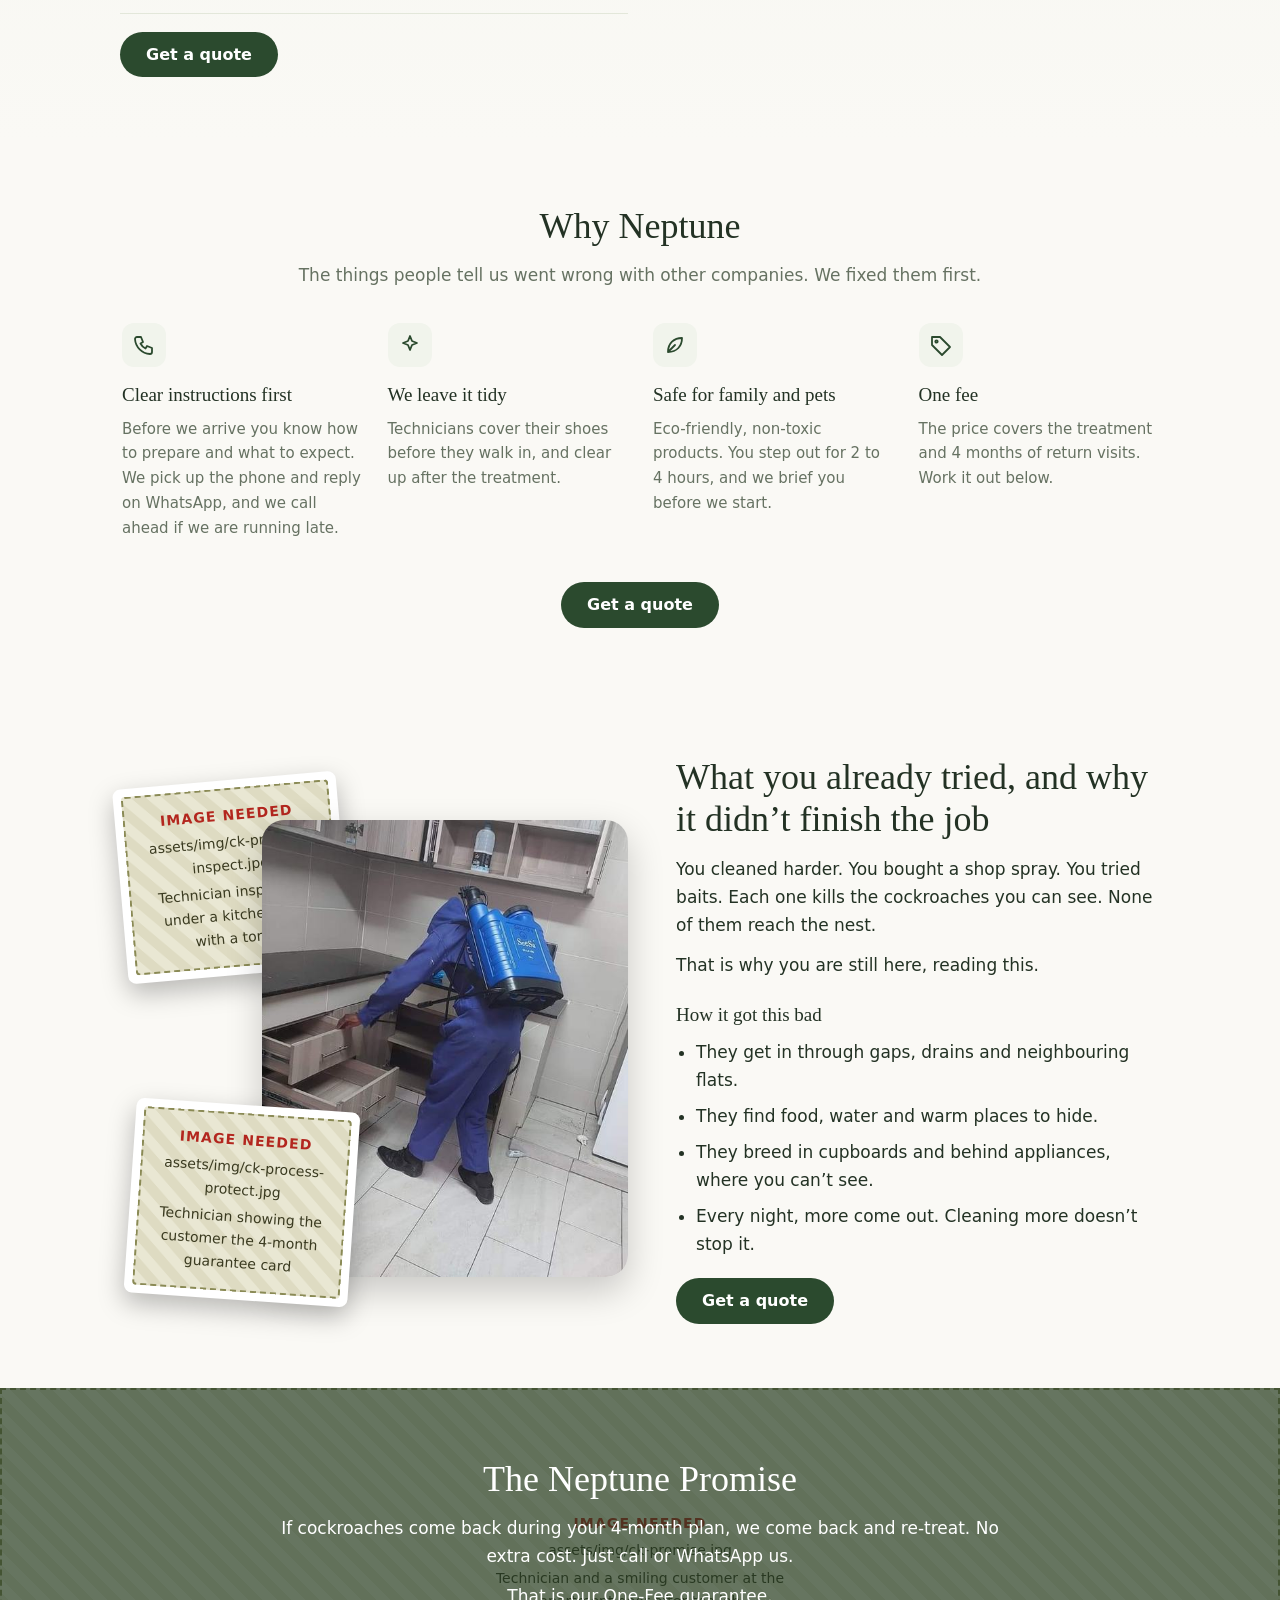
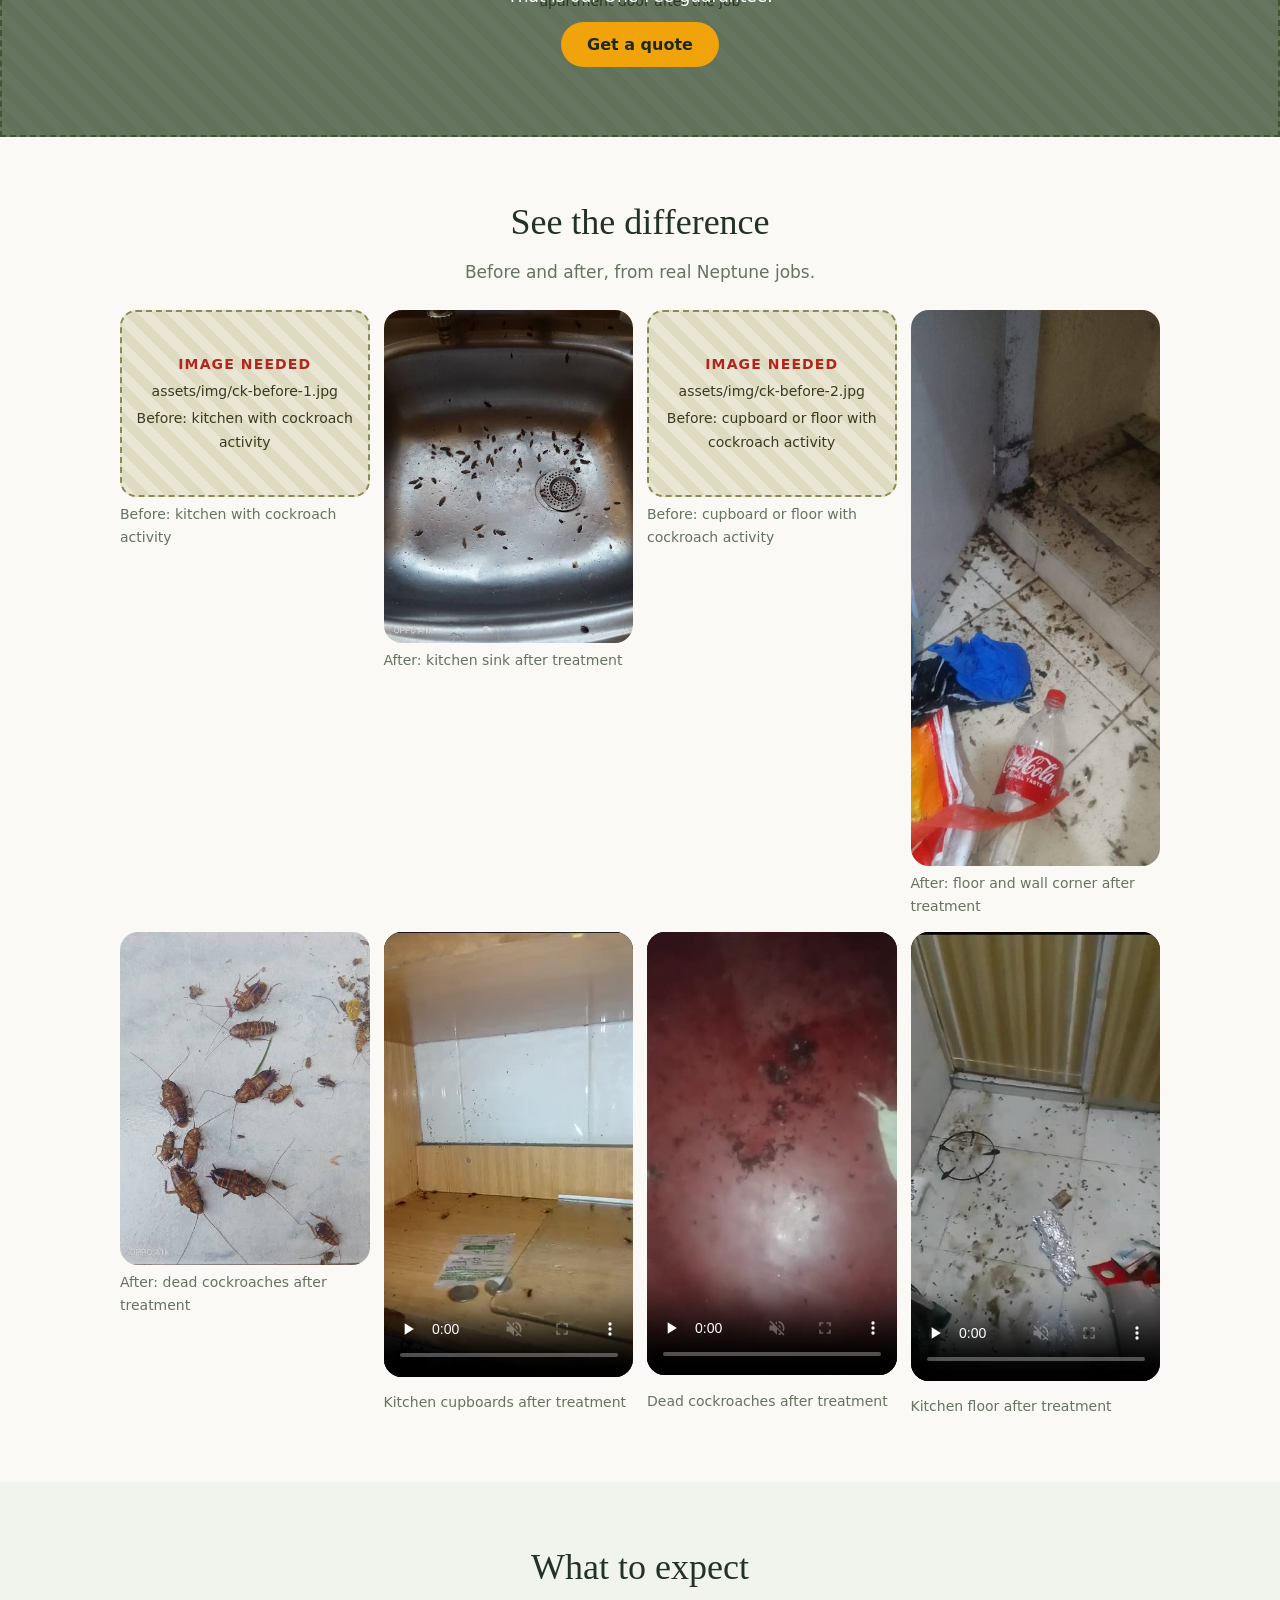
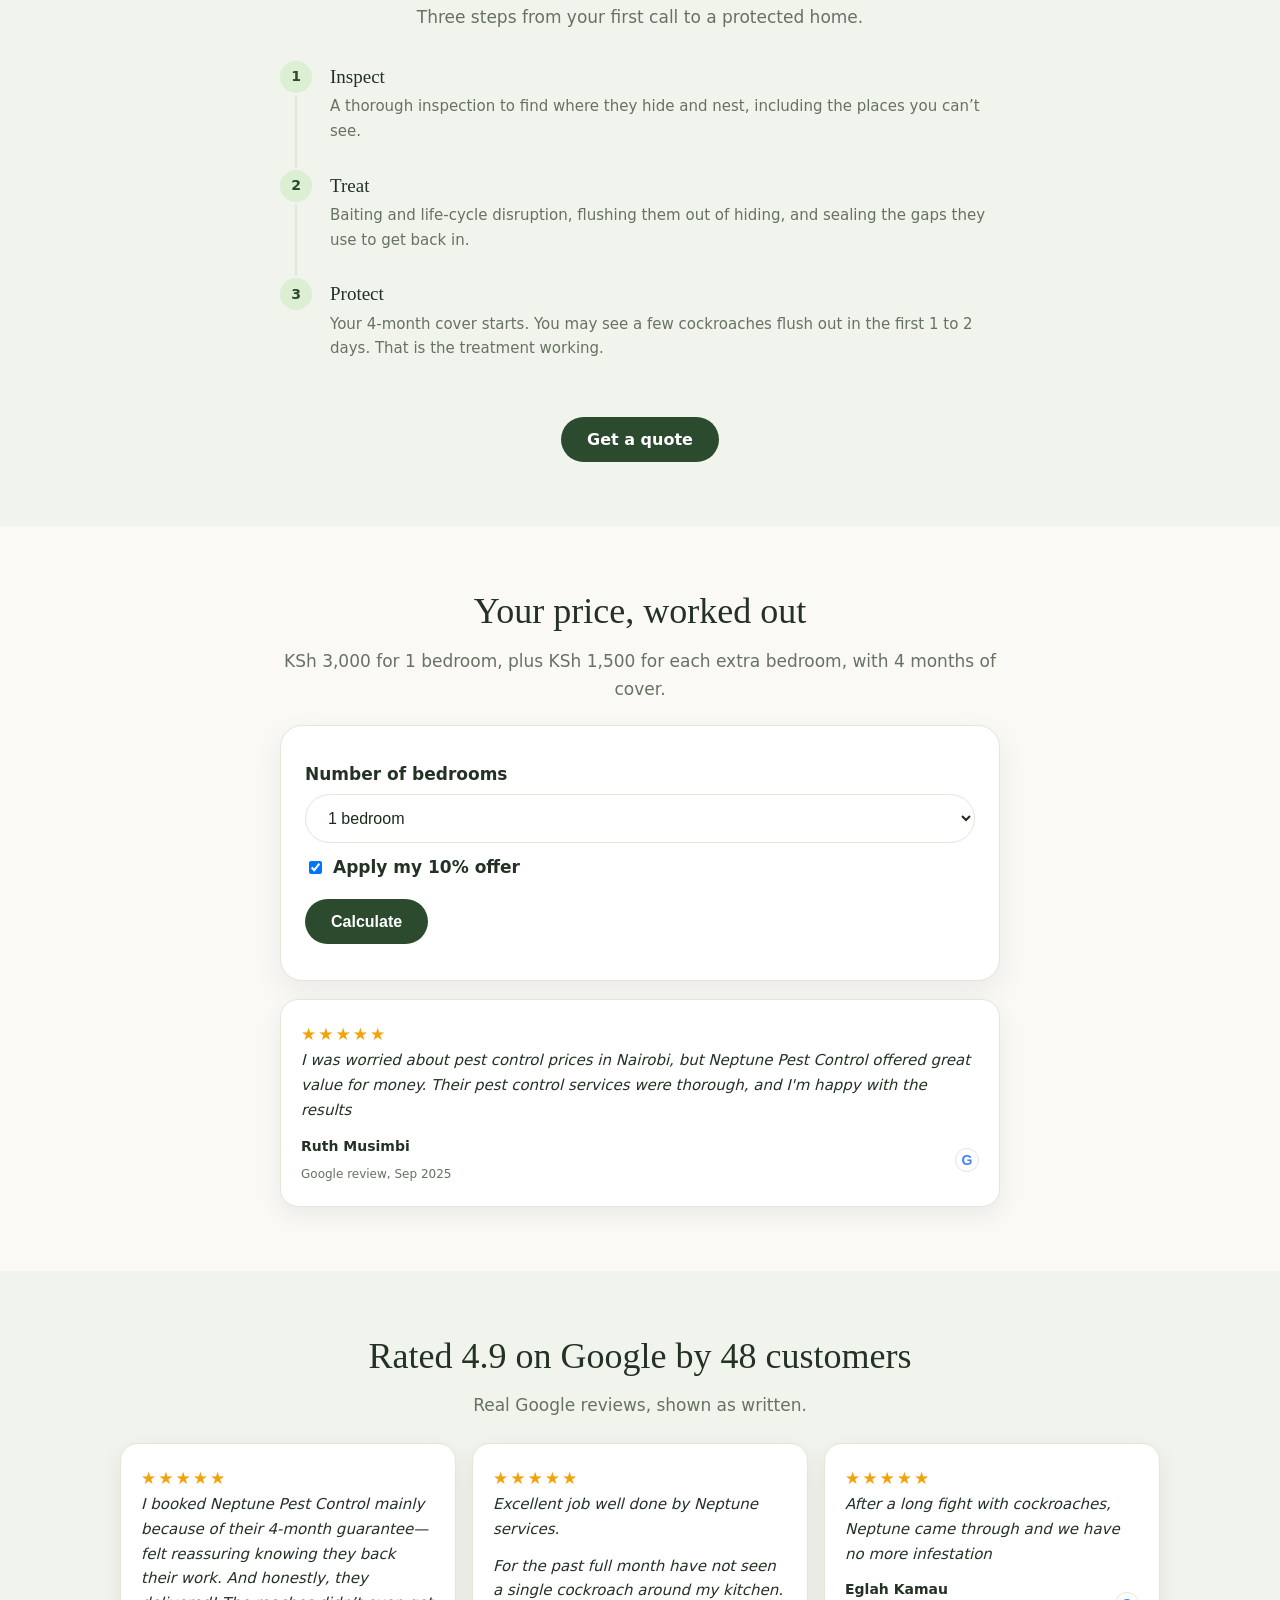
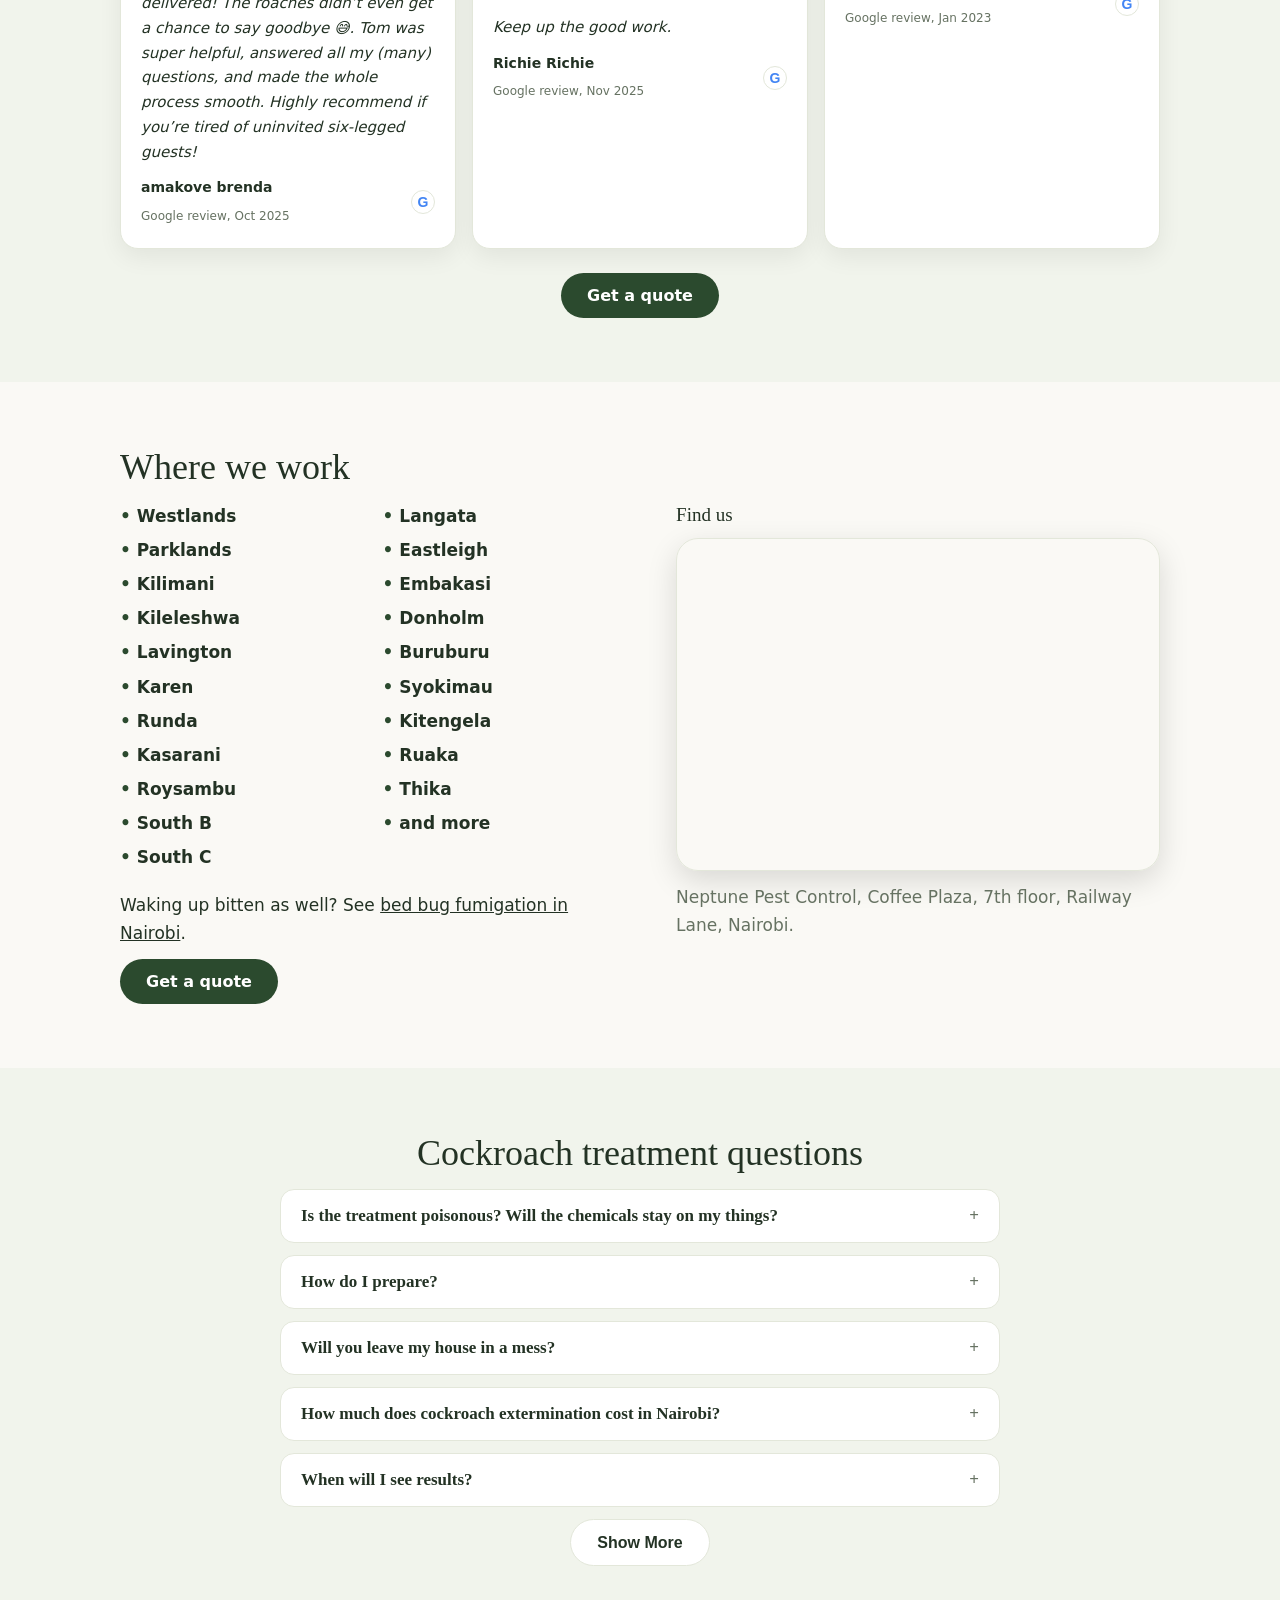
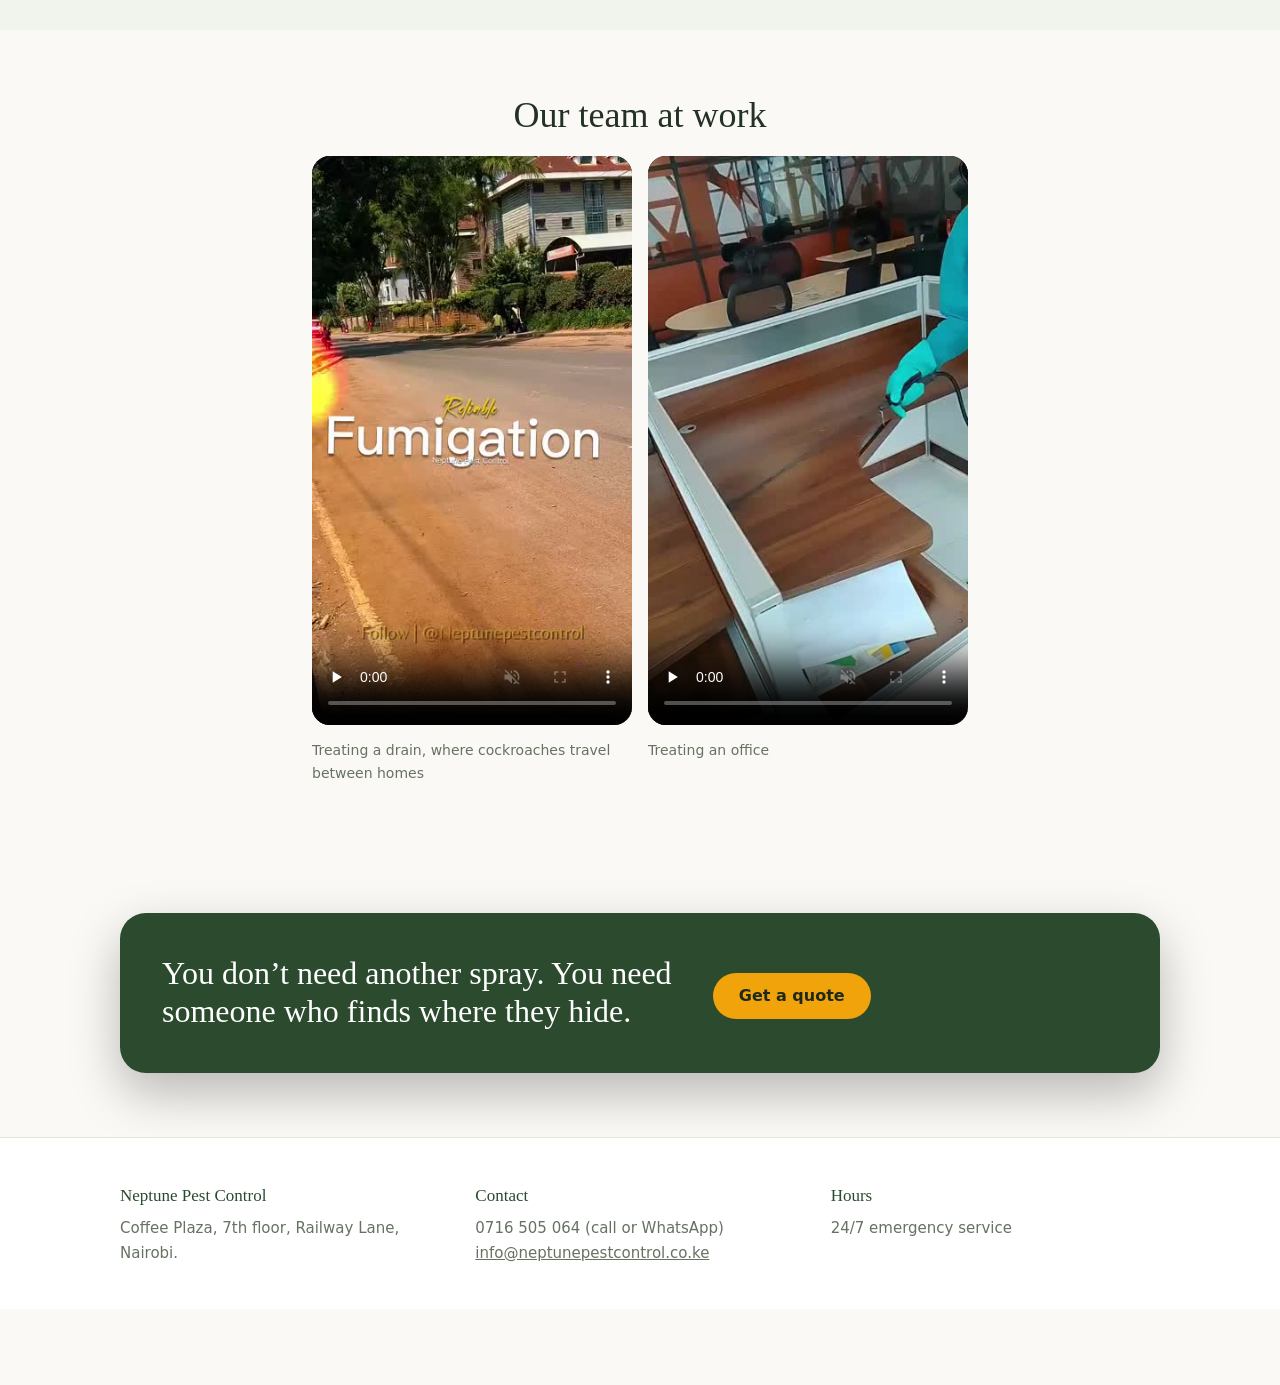
==== commit 365f2692: "Add files via upload" ====
--- a/index.html
+++ b/index.html
@@ -7,10 +7,10 @@
 <section class="hero2"><img class="slot" src="assets/img/neptune-team.jpg" alt="The Neptune Pest Control team in their company polo shirts" data-need="The Neptune Pest Control team in company polo shirts" data-ratio="4/3" loading="lazy"><div class="w2 hgrid"><div class="hl">
 <div class="kick">“Mende” in your kitchen, even after you cleaned?</div><h1>Cockroach Extermination <em>in Nairobi</em></h1><p class="lead">Neptune finds the nests, treats them, and backs the job with a 4-month guarantee. Plans start at KSh 3,000 for 1 bedroom.</p>
 <ul class="ticks"><li>4-month guarantee</li><li>Free re-treatments</li><li>From KSh 3,000</li><li>24/7 emergency service</li></ul>
-<div class="row"><a class="orange" data-wa="Hello Neptune, I need cockroach extermination in Nairobi." href="https://wa.me/254716505064">WhatsApp for a free inspection</a><a class="outl" data-tel="1" href="tel:+254716505064">Call now</a></div>
+
 <p class="sm">No obligation. Free 20-minute call first. 24/7 emergency service.</p></div>
 <div class="fcard" id="quote"><h2>Kick cockroaches out with one simple call</h2><p>No obligation. We walk you through the next steps, in a free 20-minute call or chat.</p>
-<form id="qf"><input name="name" placeholder="Name" aria-label="Name" required><input name="phone" type="tel" placeholder="Phone" aria-label="Phone" required><input name="area" placeholder="Estate or area" aria-label="Estate or area" required><input name="beds" inputmode="numeric" placeholder="Bedrooms, e.g. 2" aria-label="Bedrooms"><button class="pillb light" type="submit">Send on WhatsApp</button></form>
+<form id="qf"><input name="name" placeholder="Name" aria-label="Name" required><input name="phone" type="tel" placeholder="Phone" aria-label="Phone" required><input name="area" placeholder="Estate or area" aria-label="Estate or area" required><input name="beds" inputmode="numeric" placeholder="Bedrooms, e.g. 2" aria-label="Bedrooms"><button class="pillb light" type="submit">Get a quote</button></form>
 <div class="rat"><span class="gi">G</span><span class="stars">★★★★★</span> 4.9 on Google, 48 reviews</div></div></div></section>
 
 <div class="strip"><div class="w2"><span><span class="stars">★★★★★</span> 4.9 on Google, 48 reviews</span><span>4-month guarantee</span><span>Free re-treatments</span><span>From KSh 3,000</span><span>24/7 emergency service</span></div></div>
@@ -31,33 +31,33 @@
 <div><h2>What you already tried, and why it didn’t finish the job</h2><p>You cleaned harder. You bought a shop spray. You tried baits. Each one kills the cockroaches you can see. None of them reach the nest.</p><p>That is why you are still here, reading this.</p><h3 class="sub">How it got this bad</h3><ul class="bul"><li>They get in through gaps, drains and neighbouring flats.</li><li>They find food, water and warm places to hide.</li><li>They breed in cupboards and behind appliances, where you can’t see.</li><li>Every night, more come out. Cleaning more doesn’t stop it.</li></ul><a class="pillb" href="#quote">Get a quote</a></div></div></section>
 
 <section class="band2"><img class="slot" src="assets/img/ck-promise.jpg" alt="Technician and a smiling customer at the apartment door after the job" data-need="Technician and a smiling customer at the apartment door after the job" data-ratio="4/3" loading="lazy"><div class="w2 bin"><h2>The Neptune Promise</h2><p>If cockroaches come back during your 4-month plan, we come back and re-treat. No extra cost. Just call or WhatsApp us.</p><p>That is our One-Fee guarantee.</p>
-<div class="callpill"><span>Call Us<br><a data-tel="1" href="tel:+254716505064">Call 0716 505 064</a></span><a class="orange" href="#price">See my price</a></div></div></section>
+<a class="orange" href="#quote">Get a quote</a></div></section>
 
 <section class="sec"><div class="w2"><h2 class="c">See the difference</h2><p class="c mut">Before and after, from real Neptune jobs.</p><div class="proof"><figure><img class="slot" src="assets/img/ck-before-1.jpg" alt="Before: kitchen with cockroach activity" data-need="Before: kitchen with cockroach activity" data-ratio="4/3" loading="lazy"><figcaption>Before: kitchen with cockroach activity</figcaption></figure><figure><img class="slot" src="assets/img/ck-after-sink.jpg" alt="After: kitchen sink after treatment" data-need="After: kitchen sink after treatment" data-ratio="4/3" loading="lazy"><figcaption>After: kitchen sink after treatment</figcaption></figure><figure><img class="slot" src="assets/img/ck-before-2.jpg" alt="Before: cupboard or floor with cockroach activity" data-need="Before: cupboard or floor with cockroach activity" data-ratio="4/3" loading="lazy"><figcaption>Before: cupboard or floor with cockroach activity</figcaption></figure><figure><img class="slot" src="assets/img/ck-after-floor.jpg" alt="After: floor and wall corner after treatment" data-need="After: floor and wall corner after treatment" data-ratio="4/3" loading="lazy"><figcaption>After: floor and wall corner after treatment</figcaption></figure><figure><img class="slot" src="assets/img/ck-after-corner.jpg" alt="After: dead cockroaches after treatment" data-need="After: dead cockroaches after treatment" data-ratio="4/3" loading="lazy"><figcaption>After: dead cockroaches after treatment</figcaption></figure><figure><video controls muted playsinline preload="none" poster="assets/img/ck-drawers-poster.jpg"><source src="assets/media/ck-drawers.mp4" type="video/mp4"></video><figcaption>Kitchen cupboards after treatment</figcaption></figure><figure><video controls muted playsinline preload="none" poster="assets/img/ck-dead-poster.jpg"><source src="assets/media/ck-dead.mp4" type="video/mp4"></video><figcaption>Dead cockroaches after treatment</figcaption></figure><figure><video controls muted playsinline preload="none" poster="assets/img/ck-floor-poster.jpg"><source src="assets/media/ck-floor.mp4" type="video/mp4"></video><figcaption>Kitchen floor after treatment</figcaption></figure></div></div></section>
 
 <section class="sec alt2" id="process"><div class="w2 narrow"><h2 class="c">What to expect</h2><p class="c mut">Three steps from your first call to a protected home.</p>
 <ol class="steps"><li><span class="n">1</span><div><h3>Inspect</h3><p>A thorough inspection to find where they hide and nest, including the places you can’t see.</p></div></li><li><span class="n">2</span><div><h3>Treat</h3><p>Baiting and life-cycle disruption, flushing them out of hiding, and sealing the gaps they use to get back in.</p></div></li><li><span class="n">3</span><div><h3>Protect</h3><p>Your 4-month cover starts. You may see a few cockroaches flush out in the first 1 to 2 days. That is the treatment working.</p></div></li></ol>
-<div class="c"><a class="pillb" href="#quote">Get a quote</a> <a class="lnk" data-tel="2" href="tel:+254716505064">Call now</a></div></div></section>
+<div class="c"><a class="pillb" href="#quote">Get a quote</a></div></div></section>
 
 <section class="sec" id="price"><div class="w2 narrow"><h2 class="c">Your price, worked out</h2><p class="c mut">KSh 3,000 for 1 bedroom, plus KSh 1,500 for each extra bedroom, with 4 months of cover.</p><div class="est">
 <label for="bd">Number of bedrooms</label><select id="bd"></select>
 <label class="ck"><input type="checkbox" id="disc" checked> Apply my 10% offer</label>
-<button class="pillb" id="calc" style="margin-top:12px">Calculate</button><div id="out" aria-live="polite"></div><a class="orange" id="wab" href="#" style="display:none;margin:8px 8px 0 0">Call to book this quote</a><a class="pillb wa" id="waw" href="#" style="display:none;margin-top:8px">Get this quote on WhatsApp</a></div>
+<button class="pillb" id="calc" style="margin-top:12px">Calculate</button><div id="out" aria-live="polite"></div><a class="pillb wa" id="waw" href="#" style="display:none;margin-top:8px">Get a quote</a></div>
 <div class="rvc"><div class="stars">★★★★★</div><p>I was worried about pest control prices in Nairobi, but Neptune Pest Control offered great value for money. Their pest control services were thorough, and I&#39;m happy with the results</p><div class="rvf"><div><b>Ruth Musimbi</b><span>Google review, Sep 2025</span></div><span class="gi">G</span></div></div></div></section>
 
 <section class="sec alt2"><div class="w2"><h2 class="c">Rated 4.9 on Google by 48 customers</h2><p class="c mut">Real Google reviews, shown as written.</p><div class="rv"><div class="card"><div class="stars">★★★★★</div><p>I booked Neptune Pest Control mainly because of their 4-month guarantee—felt reassuring knowing they back their work. And honestly, they delivered! The roaches didn’t even get a chance to say goodbye 😅. Tom was super helpful, answered all my (many) questions, and made the whole process smooth. Highly recommend if you’re tired of uninvited six-legged guests!</p><div class="rvf"><div><b>amakove brenda</b><span>Google review, Oct 2025</span></div><span class="gi">G</span></div></div><div class="card"><div class="stars">★★★★★</div><p>Excellent job well done by Neptune services.</p><p>For the past full month have not seen a single cockroach around my kitchen.</p><p>Keep up the good work.</p><div class="rvf"><div><b>Richie Richie</b><span>Google review, Nov 2025</span></div><span class="gi">G</span></div></div><div class="card"><div class="stars">★★★★★</div><p>After a long fight with cockroaches, Neptune came through and we have no more infestation</p><div class="rvf"><div><b>Eglah Kamau</b><span>Google review, Jan 2023</span></div><span class="gi">G</span></div></div></div>
-<div class="c" style="margin-top:24px"><a class="pillb" href="#quote">Get a quote</a> <a class="lnk" data-tel="2" href="tel:+254716505064">Call now</a></div></div></section>
+<div class="c" style="margin-top:24px"><a class="pillb" href="#quote">Get a quote</a></div></div></section>
 
 <section class="sec"><div class="w2 split2 ar"><div><h2>Where we work</h2><ul class="cols"><li>Westlands</li><li>Parklands</li><li>Kilimani</li><li>Kileleshwa</li><li>Lavington</li><li>Karen</li><li>Runda</li><li>Kasarani</li><li>Roysambu</li><li>South B</li><li>South C</li><li>Langata</li><li>Eastleigh</li><li>Embakasi</li><li>Donholm</li><li>Buruburu</li><li>Syokimau</li><li>Kitengela</li><li>Ruaka</li><li>Thika</li><li>and more</li></ul>
 <p id="cross" hidden>Waking up bitten as well? See <a id="crossa" href="#">bed bug fumigation in Nairobi</a>.</p><a class="pillb" href="#quote">Get a quote</a></div>
-<div><h3 class="sub" style="margin-top:0">Find us</h3><div class="map"><iframe title="Neptune Pest Control location on Google Maps" src="https://maps.google.com/maps?q=-1.289291,36.829651&z=16&output=embed" loading="lazy" referrerpolicy="no-referrer-when-downgrade" allowfullscreen></iframe></div><p class="mut">Neptune Pest Control, Coffee Plaza, 7th floor, Railway Lane, Nairobi.</p><a class="pillb" href="https://www.google.com/maps?ll=-1.289291,36.829651&z=9&t=m&hl=en-US&gl=US&mapclient=embed&cid=8715256677415915304" target="_blank" rel="noopener">Open in Google Maps</a></div></div></section>
+<div><h3 class="sub" style="margin-top:0">Find us</h3><div class="map"><iframe title="Neptune Pest Control location on Google Maps" src="https://maps.google.com/maps?q=-1.289291,36.829651&z=16&output=embed" loading="lazy" referrerpolicy="no-referrer-when-downgrade" allowfullscreen></iframe></div><p class="mut">Neptune Pest Control, Coffee Plaza, 7th floor, Railway Lane, Nairobi.</p></div></div></section>
 
 <section class="sec alt2" id="faq"><div class="w2 narrow"><h2 class="c">Cockroach treatment questions</h2><details class="fq"><summary>Is the treatment poisonous? Will the chemicals stay on my things?</summary><p>Neptune uses eco-friendly, non-toxic products and follows Integrated Pest Management. You step out for 2 to 4 hours while products dry, and the technician briefs you before starting.</p></details><details class="fq"><summary>How do I prepare?</summary><p>Clear the kitchen counters, store food and pet bowls away, and cover utensils. We send you the full checklist before we arrive.</p></details><details class="fq"><summary>Will you leave my house in a mess?</summary><p>No. Technicians cover their shoes before walking in, and tidy up after the treatment.</p></details><details class="fq"><summary>How much does cockroach extermination cost in Nairobi?</summary><p>KSh 3,000 for 1 bedroom, plus KSh 1,500 for each extra bedroom. Use the calculator above.</p></details><details class="fq"><summary>When will I see results?</summary><p>Most people see a clear drop in 24 to 48 hours.</p></details><details class="fq more" hidden><summary>What if I still see one after the treatment?</summary><p>Call or WhatsApp us. Within your 4-month plan we return and re-treat at no extra cost.</p></details><details class="fq more" hidden><summary>Do you work at night or for emergencies?</summary><p>Yes. Emergency service is available 24/7.</p></details><div class="c"><button class="pillb light2" id="showmore">Show More</button></div></div></section>
 
 <section class="sec"><div class="w2"><h2 class="c">Our team at work</h2><div class="social"><figure><video controls muted playsinline preload="none" poster="assets/img/ck-drain-poster.jpg"><source src="assets/media/ck-drain.mp4" type="video/mp4"></video><figcaption>Treating a drain, where cockroaches travel between homes</figcaption></figure><figure><video controls muted playsinline preload="none" poster="assets/img/ck-office-poster.jpg"><source src="assets/media/ck-office.mp4" type="video/mp4"></video><figcaption>Treating an office</figcaption></figure></div></div></section>
 
-<section class="sec"><div class="w2"><div class="cta"><h2>You don’t need another spray. You need someone who finds where they hide.</h2><div class="row"><a class="orange" data-tel="1" href="tel:+254716505064">Call 0716 505 064</a><a class="outl" data-wa="Hello Neptune, I need cockroach extermination in Nairobi." href="https://wa.me/254716505064">Talk to Neptune</a></div></div></div></section>
+<section class="sec"><div class="w2"><div class="cta"><h2>You don’t need another spray. You need someone who finds where they hide.</h2><div class="row"><a class="orange" href="#quote">Get a quote</a></div></div></div></section>
 
 <footer class="ft"><div class="w2 fgrid"><div><h3>Neptune Pest Control</h3><p>Coffee Plaza, 7th floor, Railway Lane, Nairobi.</p></div><div><h3>Contact</h3><p>0716 505 064 (call or WhatsApp)<br><a href="mailto:info@neptunepestcontrol.co.ke">info@neptunepestcontrol.co.ke</a></p></div><div><h3>Hours</h3><p>24/7 emergency service</p></div></div></footer>
-<div class="bar"><a class="bc" data-tel="1" href="tel:+254716505064">Call 0716 505 064</a><a class="bq" href="#price">Get Free Estimate</a></div><div class="fabs"><a class="fab" data-wa="Hello Neptune, I need cockroach extermination in Nairobi." href="https://wa.me/254716505064">WhatsApp</a><a class="fab c" data-tel="2" href="tel:+254716505064">Call us</a></div>
+<div class="bar"><a href="#price">Get Free Estimate</a></div><div class="fabs"><a class="fab" aria-label="Chat on WhatsApp" data-wa="Hello Neptune, I need cockroach extermination in Nairobi." href="https://wa.me/254716505064"><svg viewBox="0 0 24 24" fill="#fff" aria-hidden="true"><path d="M17.472 14.382c-.297-.149-1.758-.867-2.03-.967-.273-.099-.471-.148-.67.15-.197.297-.767.966-.94 1.164-.173.199-.347.223-.644.075-.297-.15-1.255-.463-2.39-1.475-.883-.788-1.48-1.761-1.653-2.059-.173-.297-.018-.458.13-.606.134-.133.298-.347.446-.52.149-.174.198-.298.298-.497.099-.198.05-.371-.025-.52-.075-.149-.669-1.612-.916-2.207-.242-.579-.487-.5-.669-.51-.173-.008-.371-.01-.57-.01-.198 0-.52.074-.792.372-.272.297-1.04 1.016-1.04 2.479 0 1.462 1.065 2.875 1.213 3.074.149.198 2.096 3.2 5.077 4.487.709.306 1.262.489 1.694.625.712.227 1.36.195 1.871.118.571-.085 1.758-.719 2.006-1.413.248-.694.248-1.289.173-1.413-.074-.124-.272-.198-.57-.347m-5.421 7.403h-.004a9.87 9.87 0 01-5.031-1.378l-.361-.214-3.741.982.998-3.648-.235-.374a9.86 9.86 0 01-1.51-5.26c.001-5.45 4.436-9.884 9.888-9.884 2.64 0 5.122 1.03 6.988 2.898a9.825 9.825 0 012.893 6.994c-.003 5.45-4.437 9.884-9.885 9.884m8.413-18.297A11.815 11.815 0 0012.05 0C5.495 0 .16 5.335.157 11.892c0 2.096.547 4.142 1.588 5.945L.057 24l6.305-1.654a11.882 11.882 0 005.683 1.448h.005c6.554 0 11.89-5.335 11.893-11.893a11.821 11.821 0 00-3.48-8.413z"/></svg></a></div>
 <script src="assets/js/config.js"></script><script src="assets/js/main.js"></script></body></html>
--- a/assets/css/style.css
+++ b/assets/css/style.css
@@ -41,8 +41,8 @@
 .fq{background:var(--card);border:1px solid var(--line);border-radius:14px;padding:16px 20px;margin-bottom:12px}.fq summary{font:600 17px Georgia,serif;cursor:pointer;list-style:none;display:flex;justify-content:space-between;gap:12px}.fq summary::after{content:"+";color:var(--mut)}.fq[open] summary::after{content:"–"}.fq summary::-webkit-details-marker{display:none}.fq p{margin:10px 0 0;color:var(--mut)}
 .cta{background:var(--dark);color:#fff;border-radius:26px;padding:42px;display:grid;grid-template-columns:1.3fr 1fr;gap:24px;align-items:center;box-shadow:0 20px 50px #0004}.cta h2{margin:0;font-size:clamp(24px,3vw,32px)}
 .ft{background:var(--card);border-top:1px solid var(--line);padding:44px 0;font-size:15px}.fgrid{display:grid;grid-template-columns:repeat(auto-fit,minmax(220px,1fr));gap:26px}.ft h3{font-size:17px;color:var(--dark)}.ft p{color:var(--mut);margin:0}
-.bar{display:none;position:fixed;left:0;right:0;bottom:0;z-index:20;background:var(--dark);padding:12px 16px calc(12px + env(safe-area-inset-bottom,0px));text-align:center}.bar a{color:#fff;font-weight:800;text-decoration:none;font-size:18px}
-.fabs{position:fixed;right:14px;bottom:calc(20px + env(safe-area-inset-bottom,0px));z-index:21;display:flex;flex-direction:column;gap:8px;align-items:flex-end}.fab{background:var(--wa);color:#fff;border-radius:999px;padding:10px 16px;font-weight:800;text-decoration:none;box-shadow:0 2px 10px #0004}.fab.c{background:var(--dark)}
+.bar{display:block;position:fixed;right:84px;bottom:20px;z-index:20;background:var(--acc);border-radius:999px;box-shadow:0 2px 10px #0004;text-align:center}.bar a{display:block;padding:14px 26px;color:#1d2a1b;font-weight:800;text-decoration:none;font-size:17px}
+.fabs{position:fixed;right:14px;bottom:calc(20px + env(safe-area-inset-bottom,0px));z-index:21;display:flex;flex-direction:column;gap:8px;align-items:flex-end}.fab{background:var(--wa);color:#fff;border-radius:999px;padding:10px 16px;font-weight:800;text-decoration:none;box-shadow:0 2px 10px #0004}.fab{width:58px;height:58px;padding:0;display:grid;place-items:center;border-radius:50%}.fab svg{width:30px;height:30px}
 @media(max-width:820px){
 body{line-height:1.7;padding-bottom:calc(60px + env(safe-area-inset-bottom,0px))}.w2{padding:0 22px}.sec{padding:52px 0}h1{font-size:32px}h2{font-size:30px;line-height:1.2}
 .topbar .w2{flex-direction:column-reverse;align-items:center;gap:2px;text-align:center;padding-top:12px;padding-bottom:12px}.topbar span:last-child{font-size:20px;font-weight:700}.topbar span:first-child{font-size:12px;opacity:.85}
@@ -67,6 +67,6 @@
 .social{display:flex;overflow-x:auto;scroll-snap-type:x mandatory;gap:12px;margin:20px -22px 0;padding:6px 22px 14px;justify-content:flex-start;scrollbar-width:none}.social::-webkit-scrollbar{display:none}.social figure{flex:0 0 64%;scroll-snap-align:start}
 .fq{padding:20px 22px}.fq summary{font-size:18px}
 .cta{padding:34px 24px;text-align:center;grid-template-columns:1fr}.cta .row{flex-direction:column}.cta .row a{width:100%}
-.bar{display:flex;padding:0 0 env(safe-area-inset-bottom,0px);background:var(--dark)}.bar a{flex:1;padding:18px 8px;color:#fff;font-weight:800;text-decoration:none;font-size:16px;text-align:center}.bar .bq{background:var(--acc);color:#1d2a1b}
-.fabs{bottom:calc(76px + env(safe-area-inset-bottom,0px))}.fab.c{display:none}
+.bar{display:block;left:0;right:0;bottom:0;border-radius:0;box-shadow:none;padding:0 0 env(safe-area-inset-bottom,0px)}.bar a{padding:18px 8px;font-size:17px}
+.fabs{bottom:calc(78px + env(safe-area-inset-bottom,0px))}
 }
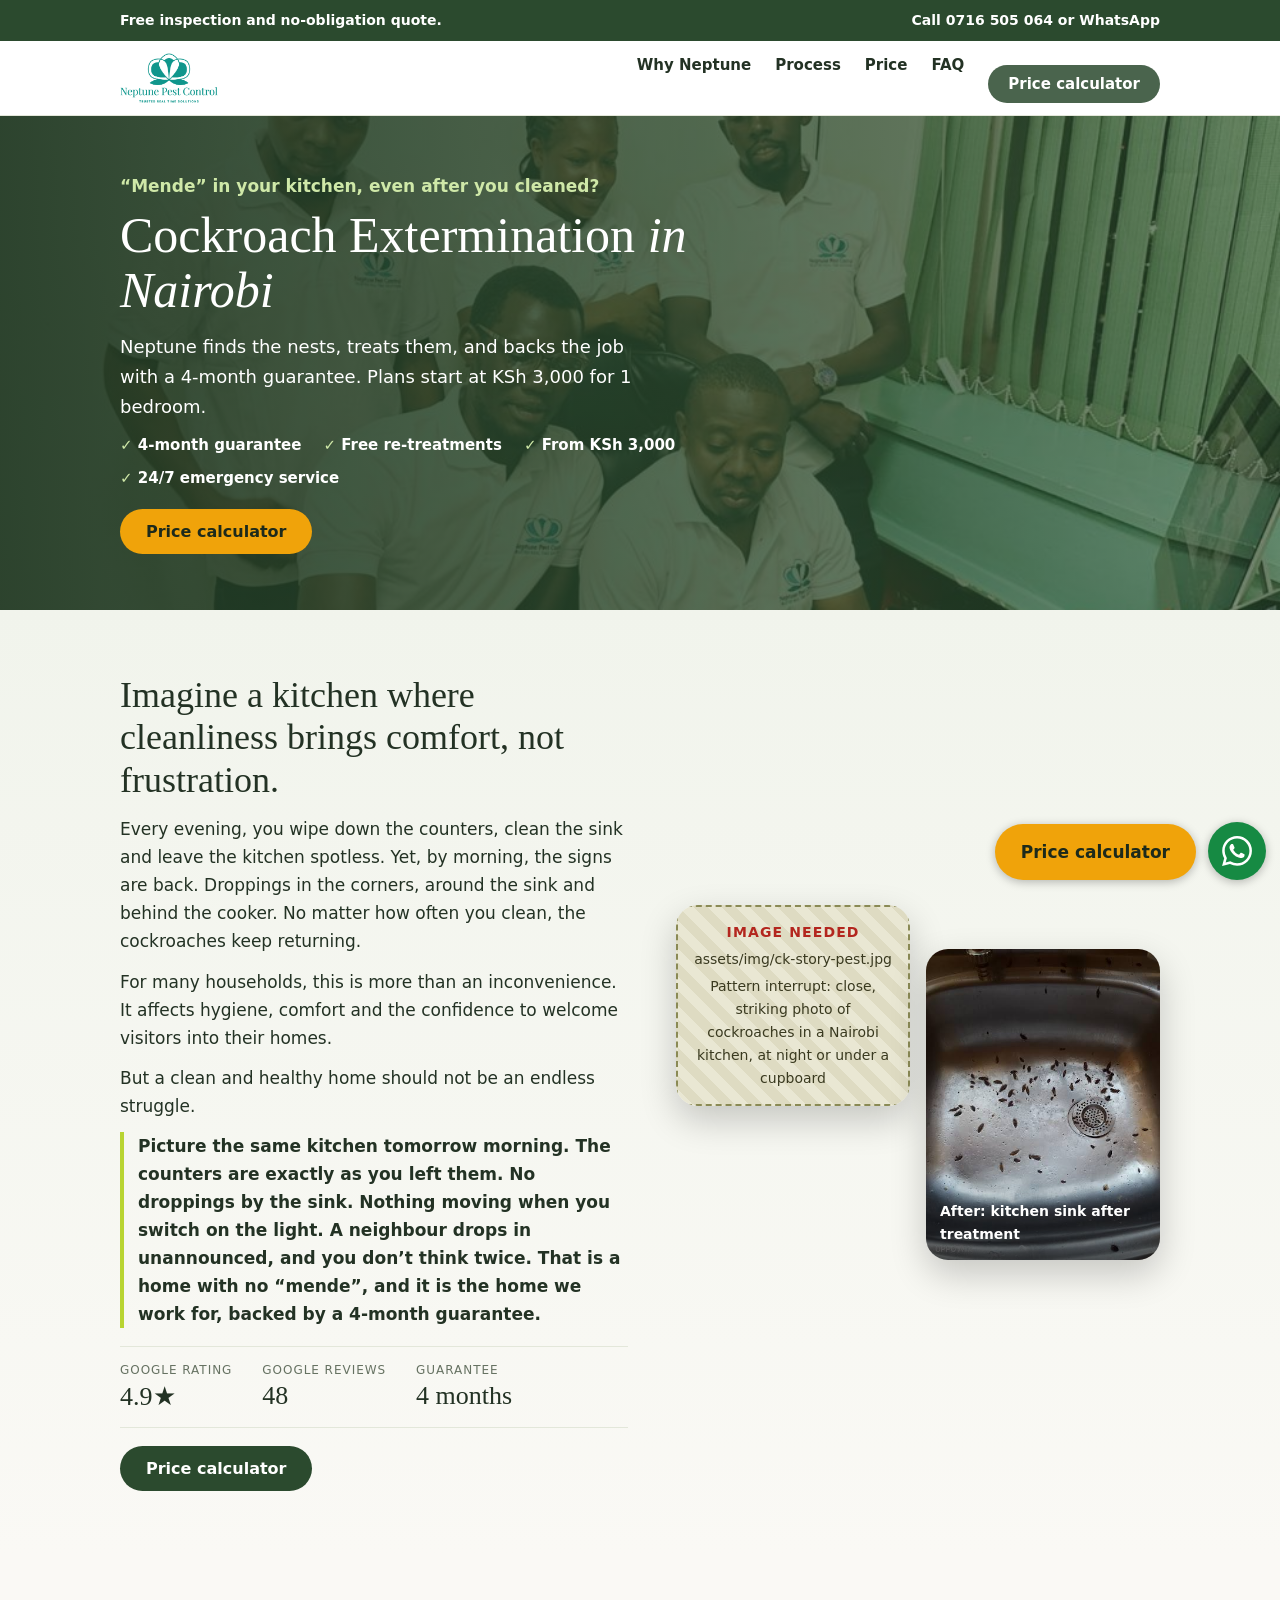
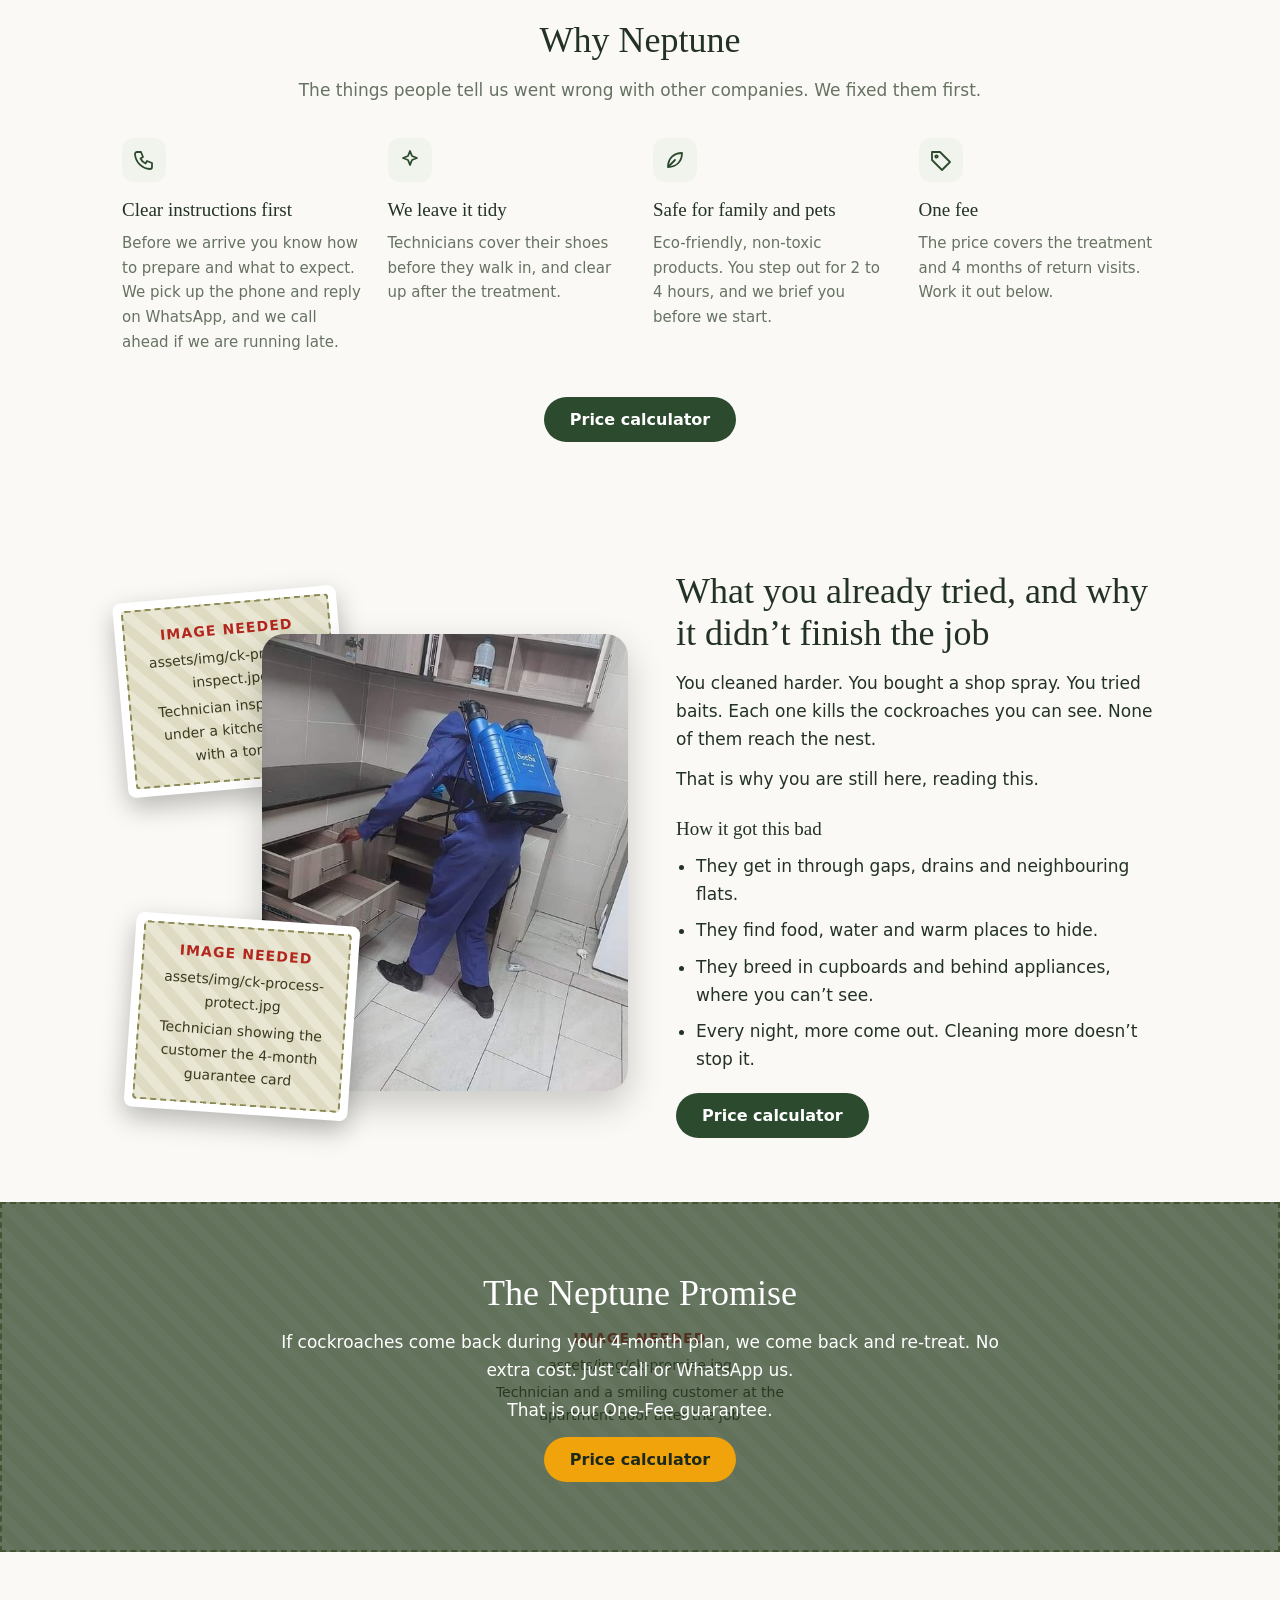
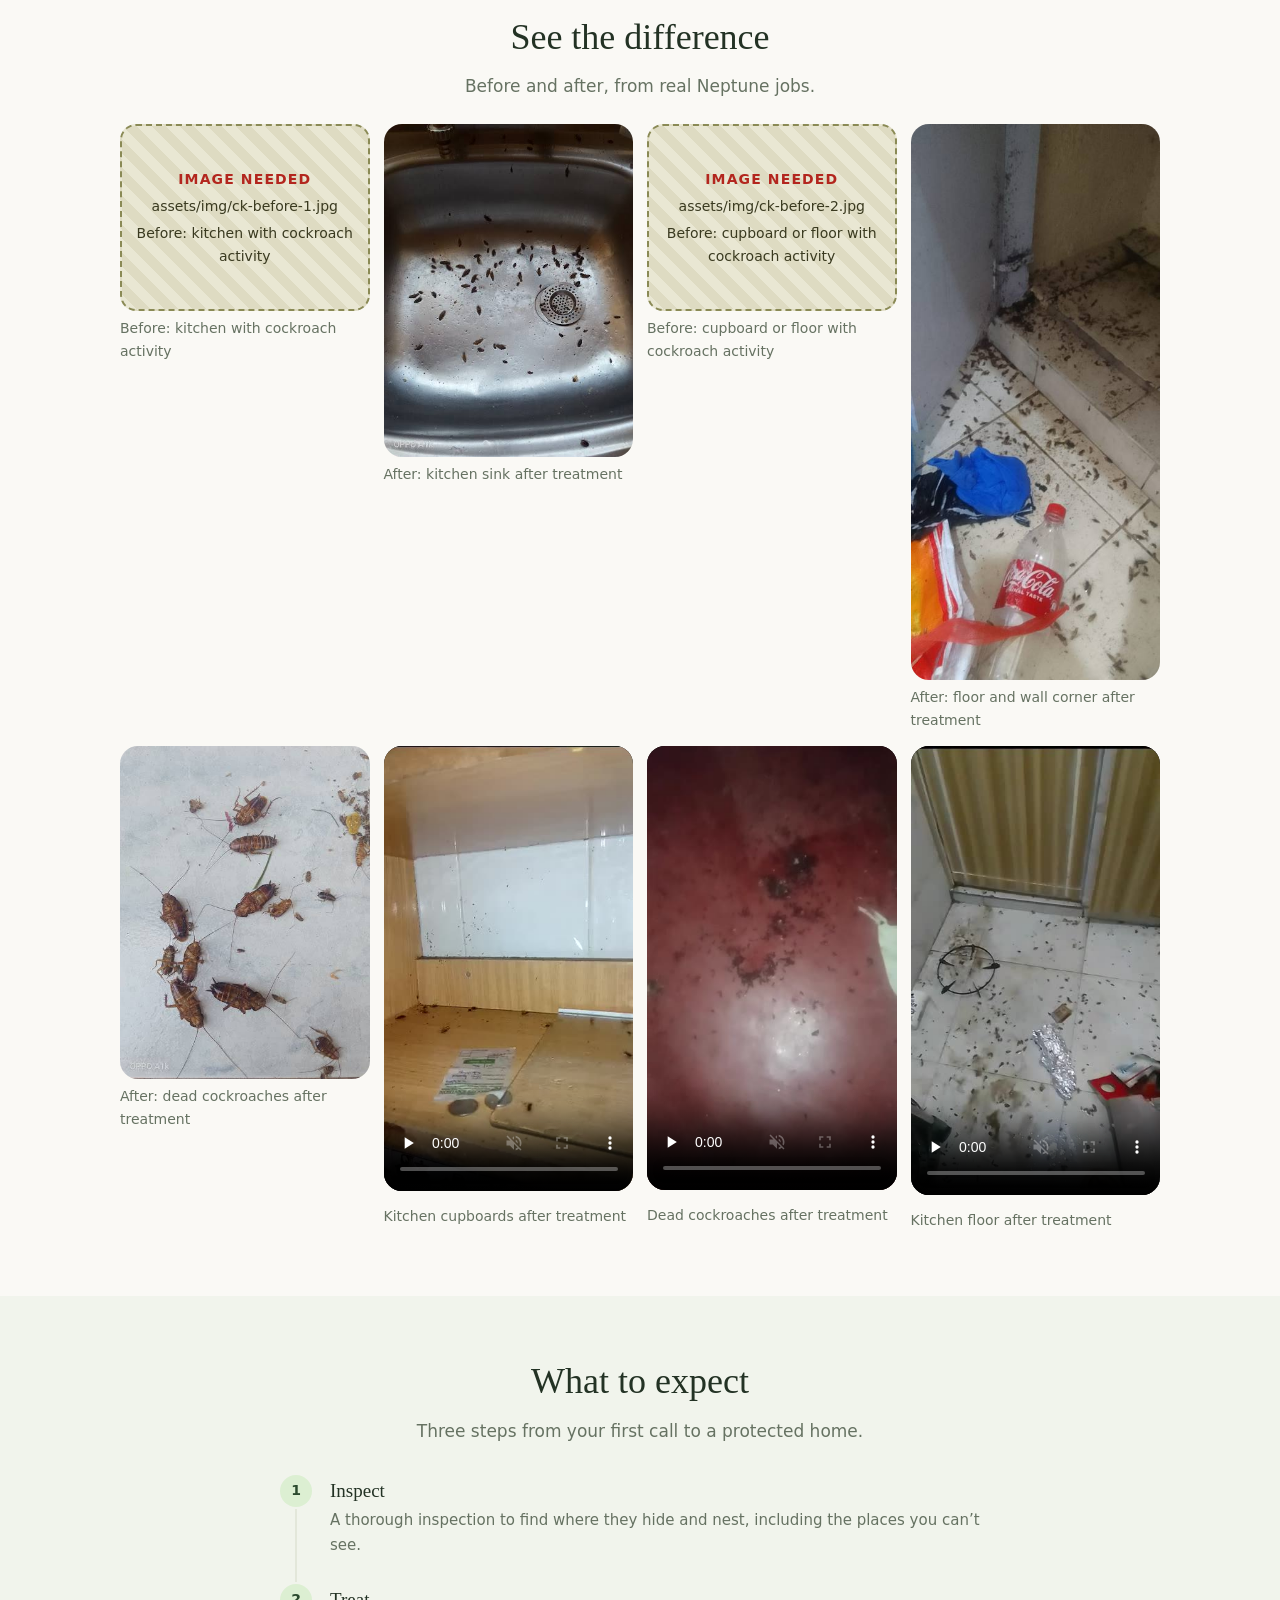
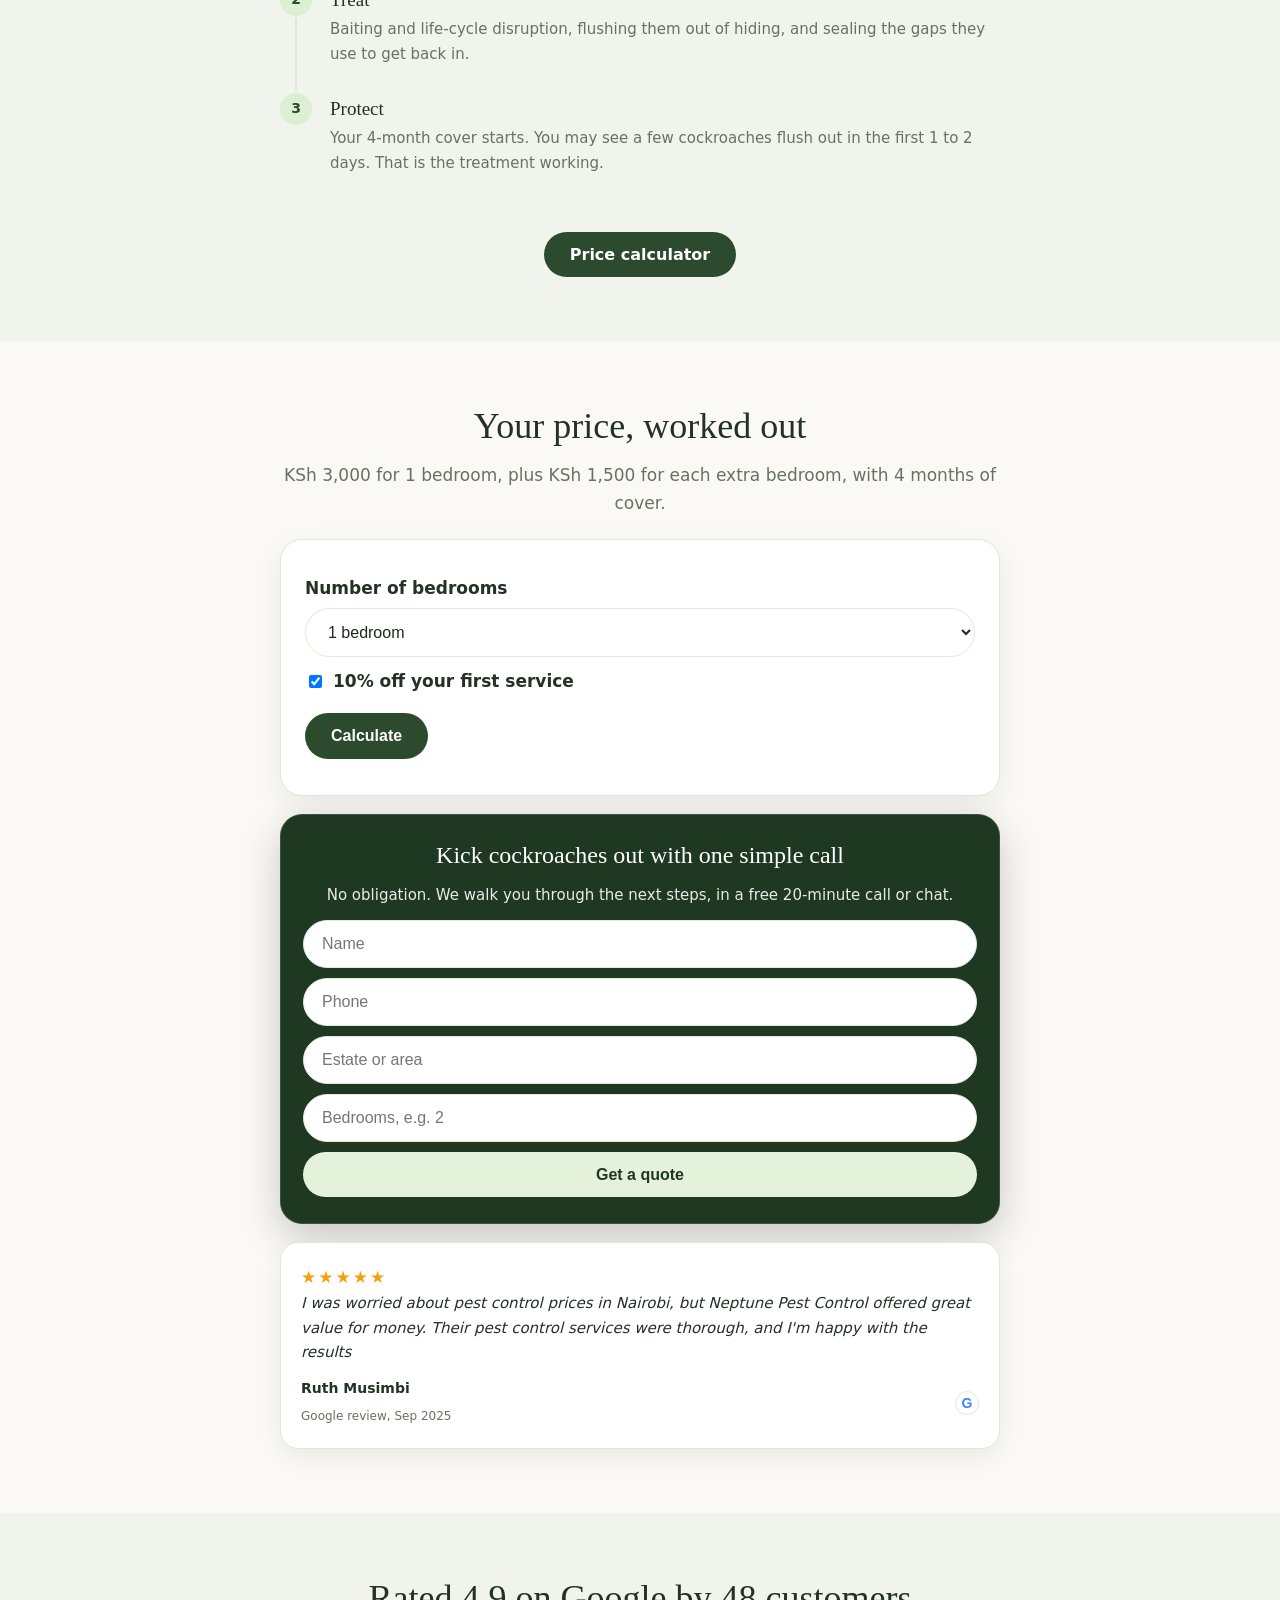
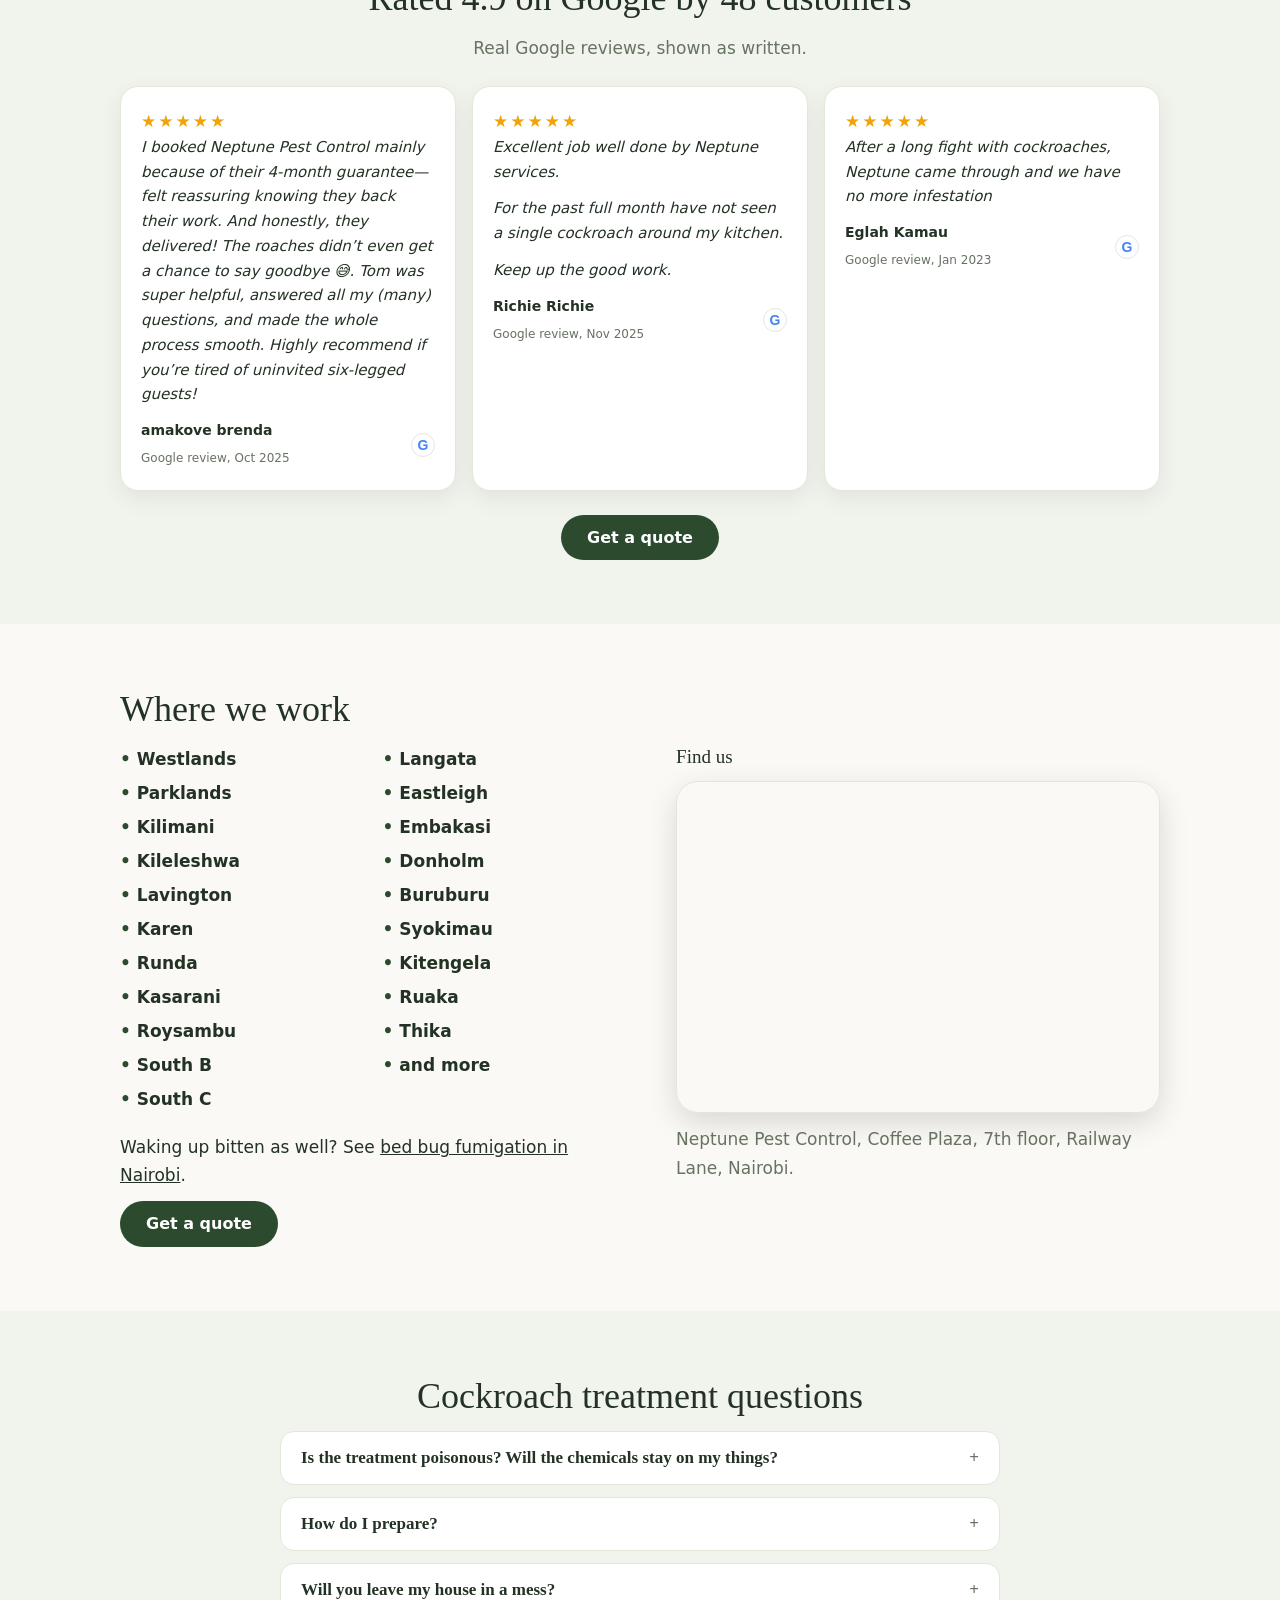
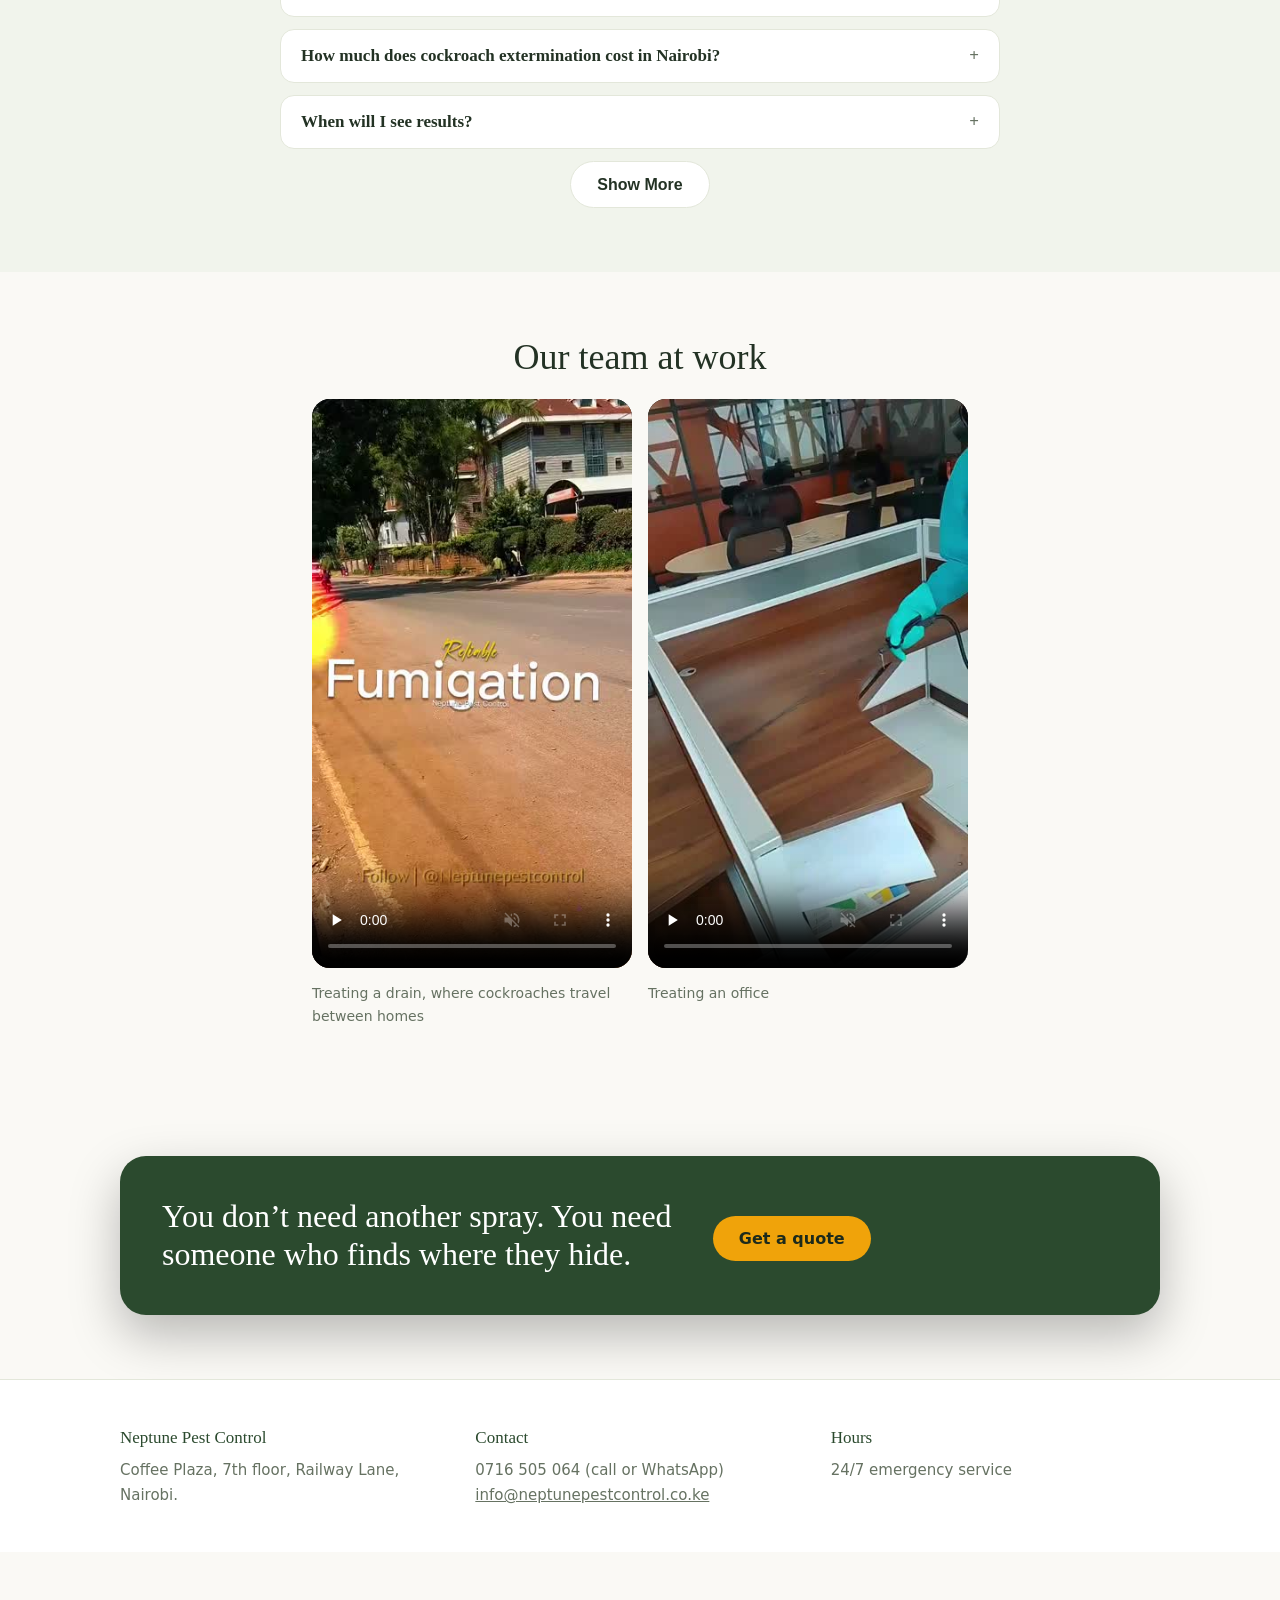
==== commit e9596c4f: "Add files via upload" ====
--- a/index.html
+++ b/index.html
@@ -2,22 +2,18 @@
 <title>Best Cockroach Extermination Nairobi | Cockroach Control & Fumigation Near Me | 4-Month Guarantee | Neptune Pest Control</title><meta name="description" content="Cockroach extermination in Nairobi from KSh 3,000. One fee, a 4-month guarantee and free re-treatments. Call or WhatsApp for a free quote."><link rel="icon" href="assets/img/favicon.png"><link rel="stylesheet" href="assets/css/style.css"></head>
 <body id="top" data-service="cockroach" data-name="cockroach extermination in Nairobi">
 <div class="topbar"><div class="w2"><span>Free inspection and no-obligation quote.</span><span><a data-tel="1" href="tel:+254716505064">Call 0716 505 064</a> or <a data-wa="Hello Neptune, I need cockroach extermination in Nairobi." href="https://wa.me/254716505064">WhatsApp</a></span></div></div>
-<header class="hd"><div class="w2"><a class="logo" href="#top"><img src="assets/img/neptune-logo.png" alt="Neptune Pest Control, trusted real time solutions" width="110" height="56"></a><button class="burger" id="burger" aria-label="Menu" aria-expanded="false" aria-controls="nav"><span></span></button><nav id="nav"><a href="#why">Why Neptune</a><a href="#process">Process</a><a href="#price">Price</a><a href="#faq">FAQ</a><a class="pillb sm" href="#quote">Get a quote</a></nav></div></header>
+<header class="hd"><div class="w2"><a class="logo" href="#top"><img src="assets/img/neptune-logo.png" alt="Neptune Pest Control, trusted real time solutions" width="110" height="56"></a><button class="burger" id="burger" aria-label="Menu" aria-expanded="false" aria-controls="nav"><span></span></button><nav id="nav"><a href="#why">Why Neptune</a><a href="#process">Process</a><a href="#price">Price</a><a href="#faq">FAQ</a><a class="pillb sm" href="#price">Price calculator</a></nav></div></header>
 
 <section class="hero2"><img class="slot" src="assets/img/neptune-team.jpg" alt="The Neptune Pest Control team in their company polo shirts" data-need="The Neptune Pest Control team in company polo shirts" data-ratio="4/3" loading="lazy"><div class="w2 hgrid"><div class="hl">
 <div class="kick">“Mende” in your kitchen, even after you cleaned?</div><h1>Cockroach Extermination <em>in Nairobi</em></h1><p class="lead">Neptune finds the nests, treats them, and backs the job with a 4-month guarantee. Plans start at KSh 3,000 for 1 bedroom.</p>
 <ul class="ticks"><li>4-month guarantee</li><li>Free re-treatments</li><li>From KSh 3,000</li><li>24/7 emergency service</li></ul>
+<div class="row"><a class="orange" href="#price">Price calculator</a></div></div>
+</div></div></section>
 
-<p class="sm">No obligation. Free 20-minute call first. 24/7 emergency service.</p></div>
-<div class="fcard" id="quote"><h2>Kick cockroaches out with one simple call</h2><p>No obligation. We walk you through the next steps, in a free 20-minute call or chat.</p>
-<form id="qf"><input name="name" placeholder="Name" aria-label="Name" required><input name="phone" type="tel" placeholder="Phone" aria-label="Phone" required><input name="area" placeholder="Estate or area" aria-label="Estate or area" required><input name="beds" inputmode="numeric" placeholder="Bedrooms, e.g. 2" aria-label="Bedrooms"><button class="pillb light" type="submit">Get a quote</button></form>
-<div class="rat"><span class="gi">G</span><span class="stars">★★★★★</span> 4.9 on Google, 48 reviews</div></div></div></section>
-
-<div class="strip"><div class="w2"><span><span class="stars">★★★★★</span> 4.9 on Google, 48 reviews</span><span>4-month guarantee</span><span>Free re-treatments</span><span>From KSh 3,000</span><span>24/7 emergency service</span></div></div>
 
 <section class="sec grad"><div class="w2 split2 st"><div class="sl"><h2>Imagine a kitchen where cleanliness brings comfort, not frustration.</h2><p>Every evening, you wipe down the counters, clean the sink and leave the kitchen spotless. Yet, by morning, the signs are back. Droppings in the corners, around the sink and behind the cooker. No matter how often you clean, the cockroaches keep returning.</p><p>For many households, this is more than an inconvenience. It affects hygiene, comfort and the confidence to welcome visitors into their homes.</p><p>But a clean and healthy home should not be an endless struggle.</p><p class="vision">Picture the same kitchen tomorrow morning. The counters are exactly as you left them. No droppings by the sink. Nothing moving when you switch on the light. A neighbour drops in unannounced, and you don’t think twice. That is a home with no “mende”, and it is the home we work for, backed by a 4-month guarantee.</p>
 <div class="stats"><div><small>Google rating</small><b>4.9★</b></div><div><small>Google reviews</small><b>48</b></div><div><small>Guarantee</small><b>4 months</b></div></div>
-<div class="row"><a class="pillb" href="#quote">Get a quote</a></div></div>
+<div class="row"><a class="pillb" href="#price">Price calculator</a></div></div>
 <div class="cards2"><div class="pc a"><img class="slot" src="assets/img/ck-story-pest.jpg" alt="Pattern interrupt: close, striking photo of cockroaches in a Nairobi kitchen, at night or under a cupboard" data-need="Pattern interrupt: close, striking photo of cockroaches in a Nairobi kitchen, at night or under a cupboard" data-ratio="4/3" loading="lazy"></div><div class="pc b"><img class="slot" src="assets/img/ck-after-sink.jpg" alt="Kitchen sink after treatment" data-need="After: kitchen sink" data-ratio="3/4" loading="lazy"><span class="cap">After: kitchen sink after treatment</span></div></div></div></section>
 
 <section class="sec" id="why"><div class="w2"><h2 class="c">Why Neptune</h2><p class="c mut">The things people tell us went wrong with other companies. We fixed them first.</p>
@@ -25,25 +21,27 @@
 <div class="tile"><span class="ic"><svg viewBox="0 0 24 24"><path d="M12 3l2 5 5 2-5 2-2 5-2-5-5-2 5-2z"/></svg></span><h3>We leave it tidy</h3><p>Technicians cover their shoes before they walk in, and clear up after the treatment.</p></div>
 <div class="tile"><span class="ic"><svg viewBox="0 0 24 24"><path d="M5 19c0-9 6-14 14-14 0 8-5 14-14 14zM5 19l7-7"/></svg></span><h3>Safe for family and pets</h3><p>Eco-friendly, non-toxic products. You step out for 2 to 4 hours, and we brief you before we start.</p></div>
 <div class="tile"><span class="ic"><svg viewBox="0 0 24 24"><path d="M3 12V4h8l10 10-8 8z"/><circle cx="7.5" cy="8.5" r="1.2"/></svg></span><h3>One fee</h3><p>The price covers the treatment and 4 months of return visits. Work it out below.</p></div></div>
-<div class="c" style="margin-top:26px"><a class="pillb" href="#quote">Get a quote</a></div></div></section>
+<div class="c" style="margin-top:26px"><a class="pillb" href="#price">Price calculator</a></div></div></section>
 
 <section class="sec"><div class="w2 split2 rev"><div class="collage"><div class="c1"><img class="slot" src="assets/img/ck-process-inspect.jpg" alt="Technician inspecting under a kitchen sink with a torch" data-need="Technician inspecting under a kitchen sink with a torch" data-ratio="4/3" loading="lazy"></div><div class="c2"><img class="slot" src="assets/img/team-kitchen.jpg" alt="Neptune technician treating kitchen cupboards and drawers" data-need="Technician treating a kitchen" data-ratio="4/3" loading="lazy"></div><div class="c3"><img class="slot" src="assets/img/ck-process-protect.jpg" alt="Technician showing the customer the 4-month guarantee card" data-need="Technician showing the customer the 4-month guarantee card" data-ratio="4/3" loading="lazy"></div></div>
-<div><h2>What you already tried, and why it didn’t finish the job</h2><p>You cleaned harder. You bought a shop spray. You tried baits. Each one kills the cockroaches you can see. None of them reach the nest.</p><p>That is why you are still here, reading this.</p><h3 class="sub">How it got this bad</h3><ul class="bul"><li>They get in through gaps, drains and neighbouring flats.</li><li>They find food, water and warm places to hide.</li><li>They breed in cupboards and behind appliances, where you can’t see.</li><li>Every night, more come out. Cleaning more doesn’t stop it.</li></ul><a class="pillb" href="#quote">Get a quote</a></div></div></section>
+<div><h2>What you already tried, and why it didn’t finish the job</h2><p>You cleaned harder. You bought a shop spray. You tried baits. Each one kills the cockroaches you can see. None of them reach the nest.</p><p>That is why you are still here, reading this.</p><h3 class="sub">How it got this bad</h3><ul class="bul"><li>They get in through gaps, drains and neighbouring flats.</li><li>They find food, water and warm places to hide.</li><li>They breed in cupboards and behind appliances, where you can’t see.</li><li>Every night, more come out. Cleaning more doesn’t stop it.</li></ul><a class="pillb" href="#price">Price calculator</a></div></div></section>
 
 <section class="band2"><img class="slot" src="assets/img/ck-promise.jpg" alt="Technician and a smiling customer at the apartment door after the job" data-need="Technician and a smiling customer at the apartment door after the job" data-ratio="4/3" loading="lazy"><div class="w2 bin"><h2>The Neptune Promise</h2><p>If cockroaches come back during your 4-month plan, we come back and re-treat. No extra cost. Just call or WhatsApp us.</p><p>That is our One-Fee guarantee.</p>
-<a class="orange" href="#quote">Get a quote</a></div></section>
+<a class="orange" href="#price">Price calculator</a></div></section>
 
 <section class="sec"><div class="w2"><h2 class="c">See the difference</h2><p class="c mut">Before and after, from real Neptune jobs.</p><div class="proof"><figure><img class="slot" src="assets/img/ck-before-1.jpg" alt="Before: kitchen with cockroach activity" data-need="Before: kitchen with cockroach activity" data-ratio="4/3" loading="lazy"><figcaption>Before: kitchen with cockroach activity</figcaption></figure><figure><img class="slot" src="assets/img/ck-after-sink.jpg" alt="After: kitchen sink after treatment" data-need="After: kitchen sink after treatment" data-ratio="4/3" loading="lazy"><figcaption>After: kitchen sink after treatment</figcaption></figure><figure><img class="slot" src="assets/img/ck-before-2.jpg" alt="Before: cupboard or floor with cockroach activity" data-need="Before: cupboard or floor with cockroach activity" data-ratio="4/3" loading="lazy"><figcaption>Before: cupboard or floor with cockroach activity</figcaption></figure><figure><img class="slot" src="assets/img/ck-after-floor.jpg" alt="After: floor and wall corner after treatment" data-need="After: floor and wall corner after treatment" data-ratio="4/3" loading="lazy"><figcaption>After: floor and wall corner after treatment</figcaption></figure><figure><img class="slot" src="assets/img/ck-after-corner.jpg" alt="After: dead cockroaches after treatment" data-need="After: dead cockroaches after treatment" data-ratio="4/3" loading="lazy"><figcaption>After: dead cockroaches after treatment</figcaption></figure><figure><video controls muted playsinline preload="none" poster="assets/img/ck-drawers-poster.jpg"><source src="assets/media/ck-drawers.mp4" type="video/mp4"></video><figcaption>Kitchen cupboards after treatment</figcaption></figure><figure><video controls muted playsinline preload="none" poster="assets/img/ck-dead-poster.jpg"><source src="assets/media/ck-dead.mp4" type="video/mp4"></video><figcaption>Dead cockroaches after treatment</figcaption></figure><figure><video controls muted playsinline preload="none" poster="assets/img/ck-floor-poster.jpg"><source src="assets/media/ck-floor.mp4" type="video/mp4"></video><figcaption>Kitchen floor after treatment</figcaption></figure></div></div></section>
 
 <section class="sec alt2" id="process"><div class="w2 narrow"><h2 class="c">What to expect</h2><p class="c mut">Three steps from your first call to a protected home.</p>
 <ol class="steps"><li><span class="n">1</span><div><h3>Inspect</h3><p>A thorough inspection to find where they hide and nest, including the places you can’t see.</p></div></li><li><span class="n">2</span><div><h3>Treat</h3><p>Baiting and life-cycle disruption, flushing them out of hiding, and sealing the gaps they use to get back in.</p></div></li><li><span class="n">3</span><div><h3>Protect</h3><p>Your 4-month cover starts. You may see a few cockroaches flush out in the first 1 to 2 days. That is the treatment working.</p></div></li></ol>
-<div class="c"><a class="pillb" href="#quote">Get a quote</a></div></div></section>
+<div class="c"><a class="pillb" href="#price">Price calculator</a></div></div></section>
 
 <section class="sec" id="price"><div class="w2 narrow"><h2 class="c">Your price, worked out</h2><p class="c mut">KSh 3,000 for 1 bedroom, plus KSh 1,500 for each extra bedroom, with 4 months of cover.</p><div class="est">
 <label for="bd">Number of bedrooms</label><select id="bd"></select>
-<label class="ck"><input type="checkbox" id="disc" checked> Apply my 10% offer</label>
+<label class="ck"><input type="checkbox" id="disc" checked> 10% off your first service</label>
 <button class="pillb" id="calc" style="margin-top:12px">Calculate</button><div id="out" aria-live="polite"></div><a class="pillb wa" id="waw" href="#" style="display:none;margin-top:8px">Get a quote</a></div>
-<div class="rvc"><div class="stars">★★★★★</div><p>I was worried about pest control prices in Nairobi, but Neptune Pest Control offered great value for money. Their pest control services were thorough, and I&#39;m happy with the results</p><div class="rvf"><div><b>Ruth Musimbi</b><span>Google review, Sep 2025</span></div><span class="gi">G</span></div></div></div></section>
+<div class="fcard qf2" id="quote"><h2>Kick cockroaches out with one simple call</h2><p>No obligation. We walk you through the next steps, in a free 20-minute call or chat.</p>
+<form id="qf"><input name="name" placeholder="Name" aria-label="Name" required><input name="phone" type="tel" placeholder="Phone" aria-label="Phone" required><input name="area" placeholder="Estate or area" aria-label="Estate or area" required><input name="beds" inputmode="numeric" placeholder="Bedrooms, e.g. 2" aria-label="Bedrooms"><button class="pillb light" type="submit">Get a quote</button></form>
+</div><div class="rvc"><div class="stars">★★★★★</div><p>I was worried about pest control prices in Nairobi, but Neptune Pest Control offered great value for money. Their pest control services were thorough, and I&#39;m happy with the results</p><div class="rvf"><div><b>Ruth Musimbi</b><span>Google review, Sep 2025</span></div><span class="gi">G</span></div></div></div></section>
 
 <section class="sec alt2"><div class="w2"><h2 class="c">Rated 4.9 on Google by 48 customers</h2><p class="c mut">Real Google reviews, shown as written.</p><div class="rv"><div class="card"><div class="stars">★★★★★</div><p>I booked Neptune Pest Control mainly because of their 4-month guarantee—felt reassuring knowing they back their work. And honestly, they delivered! The roaches didn’t even get a chance to say goodbye 😅. Tom was super helpful, answered all my (many) questions, and made the whole process smooth. Highly recommend if you’re tired of uninvited six-legged guests!</p><div class="rvf"><div><b>amakove brenda</b><span>Google review, Oct 2025</span></div><span class="gi">G</span></div></div><div class="card"><div class="stars">★★★★★</div><p>Excellent job well done by Neptune services.</p><p>For the past full month have not seen a single cockroach around my kitchen.</p><p>Keep up the good work.</p><div class="rvf"><div><b>Richie Richie</b><span>Google review, Nov 2025</span></div><span class="gi">G</span></div></div><div class="card"><div class="stars">★★★★★</div><p>After a long fight with cockroaches, Neptune came through and we have no more infestation</p><div class="rvf"><div><b>Eglah Kamau</b><span>Google review, Jan 2023</span></div><span class="gi">G</span></div></div></div>
 <div class="c" style="margin-top:24px"><a class="pillb" href="#quote">Get a quote</a></div></div></section>
@@ -59,5 +57,5 @@
 <section class="sec"><div class="w2"><div class="cta"><h2>You don’t need another spray. You need someone who finds where they hide.</h2><div class="row"><a class="orange" href="#quote">Get a quote</a></div></div></div></section>
 
 <footer class="ft"><div class="w2 fgrid"><div><h3>Neptune Pest Control</h3><p>Coffee Plaza, 7th floor, Railway Lane, Nairobi.</p></div><div><h3>Contact</h3><p>0716 505 064 (call or WhatsApp)<br><a href="mailto:info@neptunepestcontrol.co.ke">info@neptunepestcontrol.co.ke</a></p></div><div><h3>Hours</h3><p>24/7 emergency service</p></div></div></footer>
-<div class="bar"><a href="#price">Get Free Estimate</a></div><div class="fabs"><a class="fab" aria-label="Chat on WhatsApp" data-wa="Hello Neptune, I need cockroach extermination in Nairobi." href="https://wa.me/254716505064"><svg viewBox="0 0 24 24" fill="#fff" aria-hidden="true"><path d="M17.472 14.382c-.297-.149-1.758-.867-2.03-.967-.273-.099-.471-.148-.67.15-.197.297-.767.966-.94 1.164-.173.199-.347.223-.644.075-.297-.15-1.255-.463-2.39-1.475-.883-.788-1.48-1.761-1.653-2.059-.173-.297-.018-.458.13-.606.134-.133.298-.347.446-.52.149-.174.198-.298.298-.497.099-.198.05-.371-.025-.52-.075-.149-.669-1.612-.916-2.207-.242-.579-.487-.5-.669-.51-.173-.008-.371-.01-.57-.01-.198 0-.52.074-.792.372-.272.297-1.04 1.016-1.04 2.479 0 1.462 1.065 2.875 1.213 3.074.149.198 2.096 3.2 5.077 4.487.709.306 1.262.489 1.694.625.712.227 1.36.195 1.871.118.571-.085 1.758-.719 2.006-1.413.248-.694.248-1.289.173-1.413-.074-.124-.272-.198-.57-.347m-5.421 7.403h-.004a9.87 9.87 0 01-5.031-1.378l-.361-.214-3.741.982.998-3.648-.235-.374a9.86 9.86 0 01-1.51-5.26c.001-5.45 4.436-9.884 9.888-9.884 2.64 0 5.122 1.03 6.988 2.898a9.825 9.825 0 012.893 6.994c-.003 5.45-4.437 9.884-9.885 9.884m8.413-18.297A11.815 11.815 0 0012.05 0C5.495 0 .16 5.335.157 11.892c0 2.096.547 4.142 1.588 5.945L.057 24l6.305-1.654a11.882 11.882 0 005.683 1.448h.005c6.554 0 11.89-5.335 11.893-11.893a11.821 11.821 0 00-3.48-8.413z"/></svg></a></div>
+<div class="bar"><a href="#price">Price calculator</a></div><div class="fabs"><a class="fab" aria-label="Chat on WhatsApp" data-wa="Hello Neptune, I need cockroach extermination in Nairobi." href="https://wa.me/254716505064"><svg viewBox="0 0 24 24" fill="#fff" aria-hidden="true"><path d="M17.472 14.382c-.297-.149-1.758-.867-2.03-.967-.273-.099-.471-.148-.67.15-.197.297-.767.966-.94 1.164-.173.199-.347.223-.644.075-.297-.15-1.255-.463-2.39-1.475-.883-.788-1.48-1.761-1.653-2.059-.173-.297-.018-.458.13-.606.134-.133.298-.347.446-.52.149-.174.198-.298.298-.497.099-.198.05-.371-.025-.52-.075-.149-.669-1.612-.916-2.207-.242-.579-.487-.5-.669-.51-.173-.008-.371-.01-.57-.01-.198 0-.52.074-.792.372-.272.297-1.04 1.016-1.04 2.479 0 1.462 1.065 2.875 1.213 3.074.149.198 2.096 3.2 5.077 4.487.709.306 1.262.489 1.694.625.712.227 1.36.195 1.871.118.571-.085 1.758-.719 2.006-1.413.248-.694.248-1.289.173-1.413-.074-.124-.272-.198-.57-.347m-5.421 7.403h-.004a9.87 9.87 0 01-5.031-1.378l-.361-.214-3.741.982.998-3.648-.235-.374a9.86 9.86 0 01-1.51-5.26c.001-5.45 4.436-9.884 9.888-9.884 2.64 0 5.122 1.03 6.988 2.898a9.825 9.825 0 012.893 6.994c-.003 5.45-4.437 9.884-9.885 9.884m8.413-18.297A11.815 11.815 0 0012.05 0C5.495 0 .16 5.335.157 11.892c0 2.096.547 4.142 1.588 5.945L.057 24l6.305-1.654a11.882 11.882 0 005.683 1.448h.005c6.554 0 11.89-5.335 11.893-11.893a11.821 11.821 0 00-3.48-8.413z"/></svg></a></div>
 <script src="assets/js/config.js"></script><script src="assets/js/main.js"></script></body></html>
--- a/assets/css/style.css
+++ b/assets/css/style.css
@@ -14,7 +14,7 @@
 .pillb{background:var(--dark);color:#fff}.pillb.sm{padding:10px 20px;font-size:15px}.pillb.light{background:#e4f2dc;color:#1f3822;width:100%}.pillb.light2{background:var(--card);color:var(--fg);border:1px solid var(--line)}.pillb.wa{background:var(--wa)}
 .orange{background:var(--acc);color:#1d2a1b}.outl{background:transparent;color:inherit;border:1.5px solid currentColor}.lnk{font-weight:700;margin-left:10px;text-decoration:none}.row{display:flex;gap:12px;flex-wrap:wrap;margin-top:6px}
 .hero2{position:relative;background:var(--dark2);color:#fff;overflow:hidden}.hero2>img.slot,.hero2>.ph{position:absolute;inset:0;width:100%;height:100%;border-radius:0;object-fit:cover}.hero2::after{content:"";position:absolute;inset:0;background:linear-gradient(90deg,#1f3822ee,#2b4a2ecc 55%,#2b4a2e99)}
-.hgrid{position:relative;z-index:1;display:grid;grid-template-columns:1.1fr 1fr;gap:40px;align-items:center;padding-top:56px;padding-bottom:56px}.kick{color:#cfe8a8;font-weight:700;margin-bottom:8px}.lead{font-size:18px;max-width:46ch}
+.hgrid{position:relative;z-index:1;display:grid;grid-template-columns:1fr;gap:40px;align-items:center;padding-top:56px;padding-bottom:56px}.hl{max-width:660px}.hl .rat{justify-content:flex-start}.fcard.qf2{background:var(--dark2);color:#fff;border-radius:22px;padding:26px 22px;border:1px solid #ffffff22;box-shadow:0 14px 40px #0003;margin-top:18px}.kick{color:#cfe8a8;font-weight:700;margin-bottom:8px}.lead{font-size:18px;max-width:46ch}
 .ticks{list-style:none;padding:0;margin:0 0 18px;display:flex;flex-wrap:wrap;gap:8px 22px;font-size:15px;font-weight:600}.ticks li::before{content:"✓ ";color:#cfe8a8}.sm{font-size:14px;opacity:.85;margin-top:12px}
 .fcard{background:var(--dark2);border:1px solid #ffffff22;border-radius:22px;padding:26px;box-shadow:0 18px 50px #0006}.fcard h2{font-size:24px;text-align:center}.fcard p{text-align:center;font-size:15px;opacity:.9}
 form{display:grid;gap:10px}input,select{width:100%;padding:14px 18px;border-radius:999px;border:1px solid var(--line);background:#fff;color:#1d2a1b;font-size:16px}.rat{display:flex;gap:8px;justify-content:center;align-items:center;margin-top:16px;font-size:14px;flex-wrap:wrap}
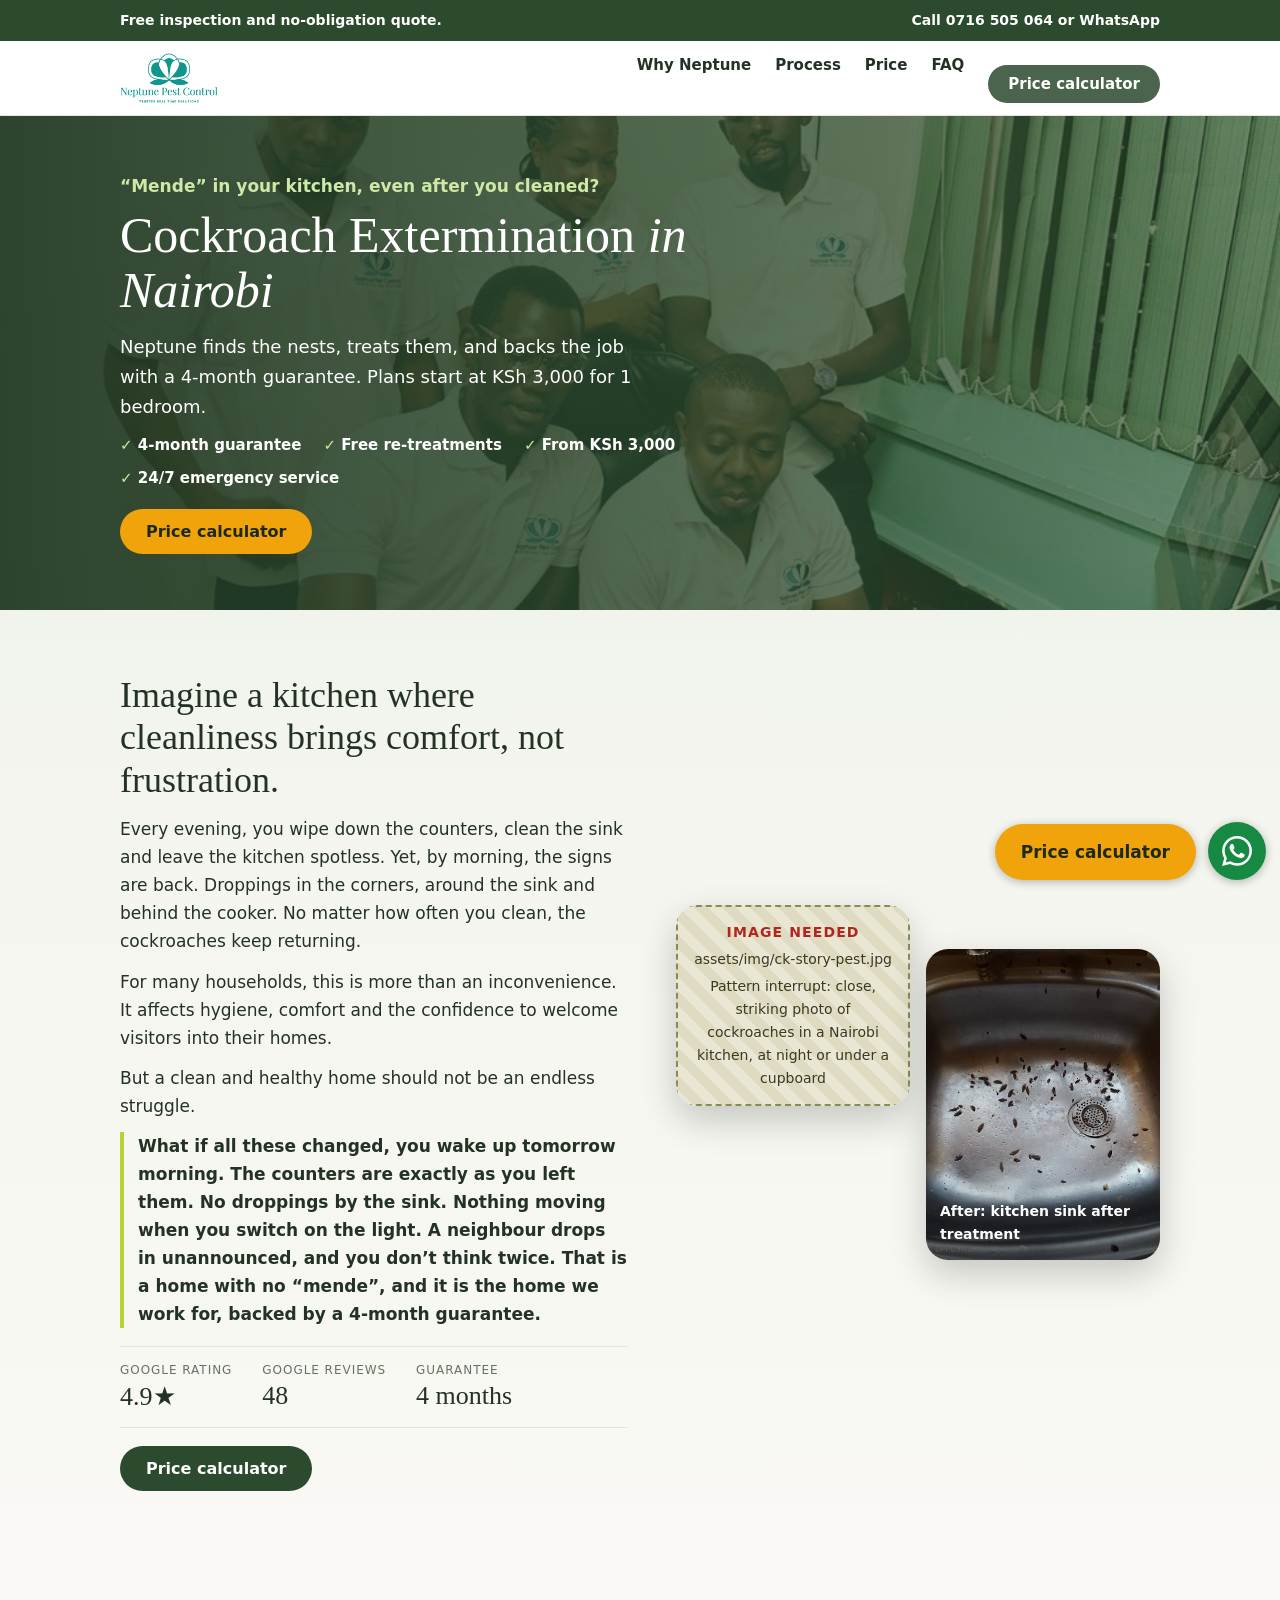
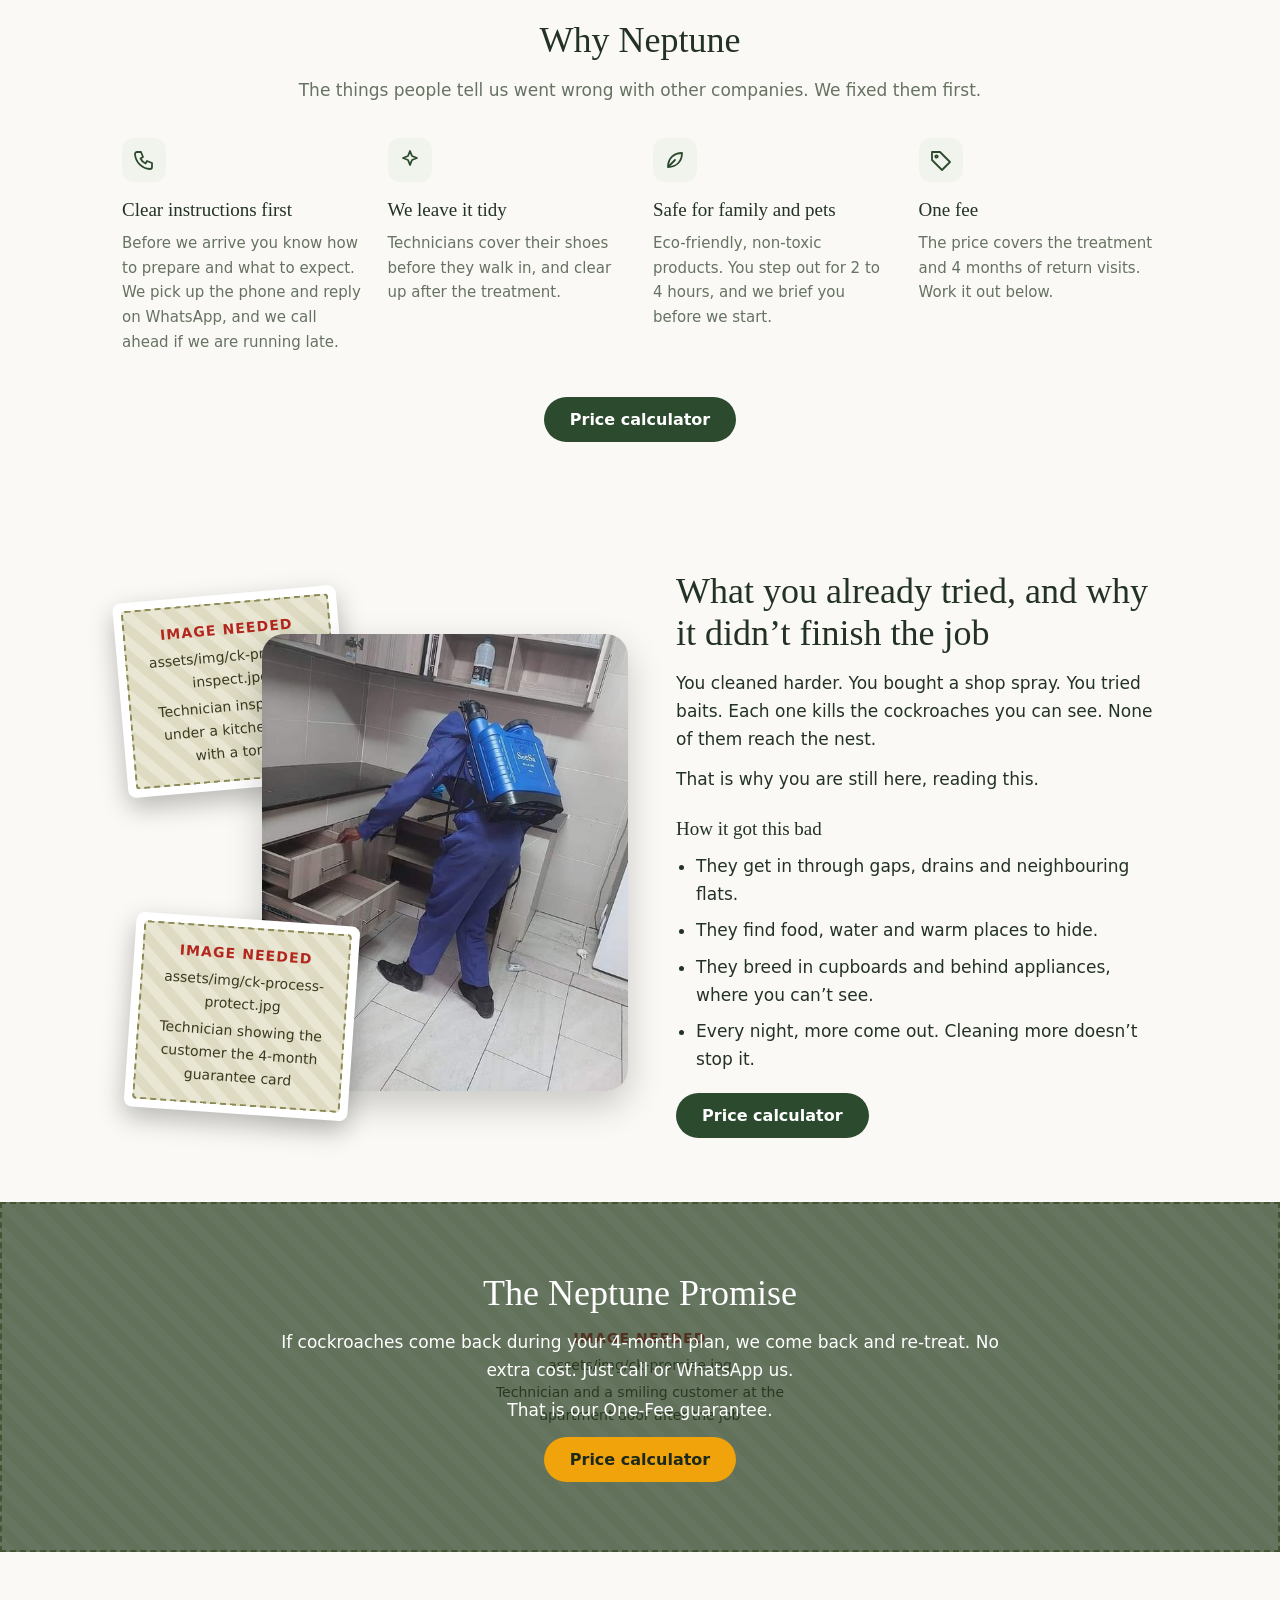
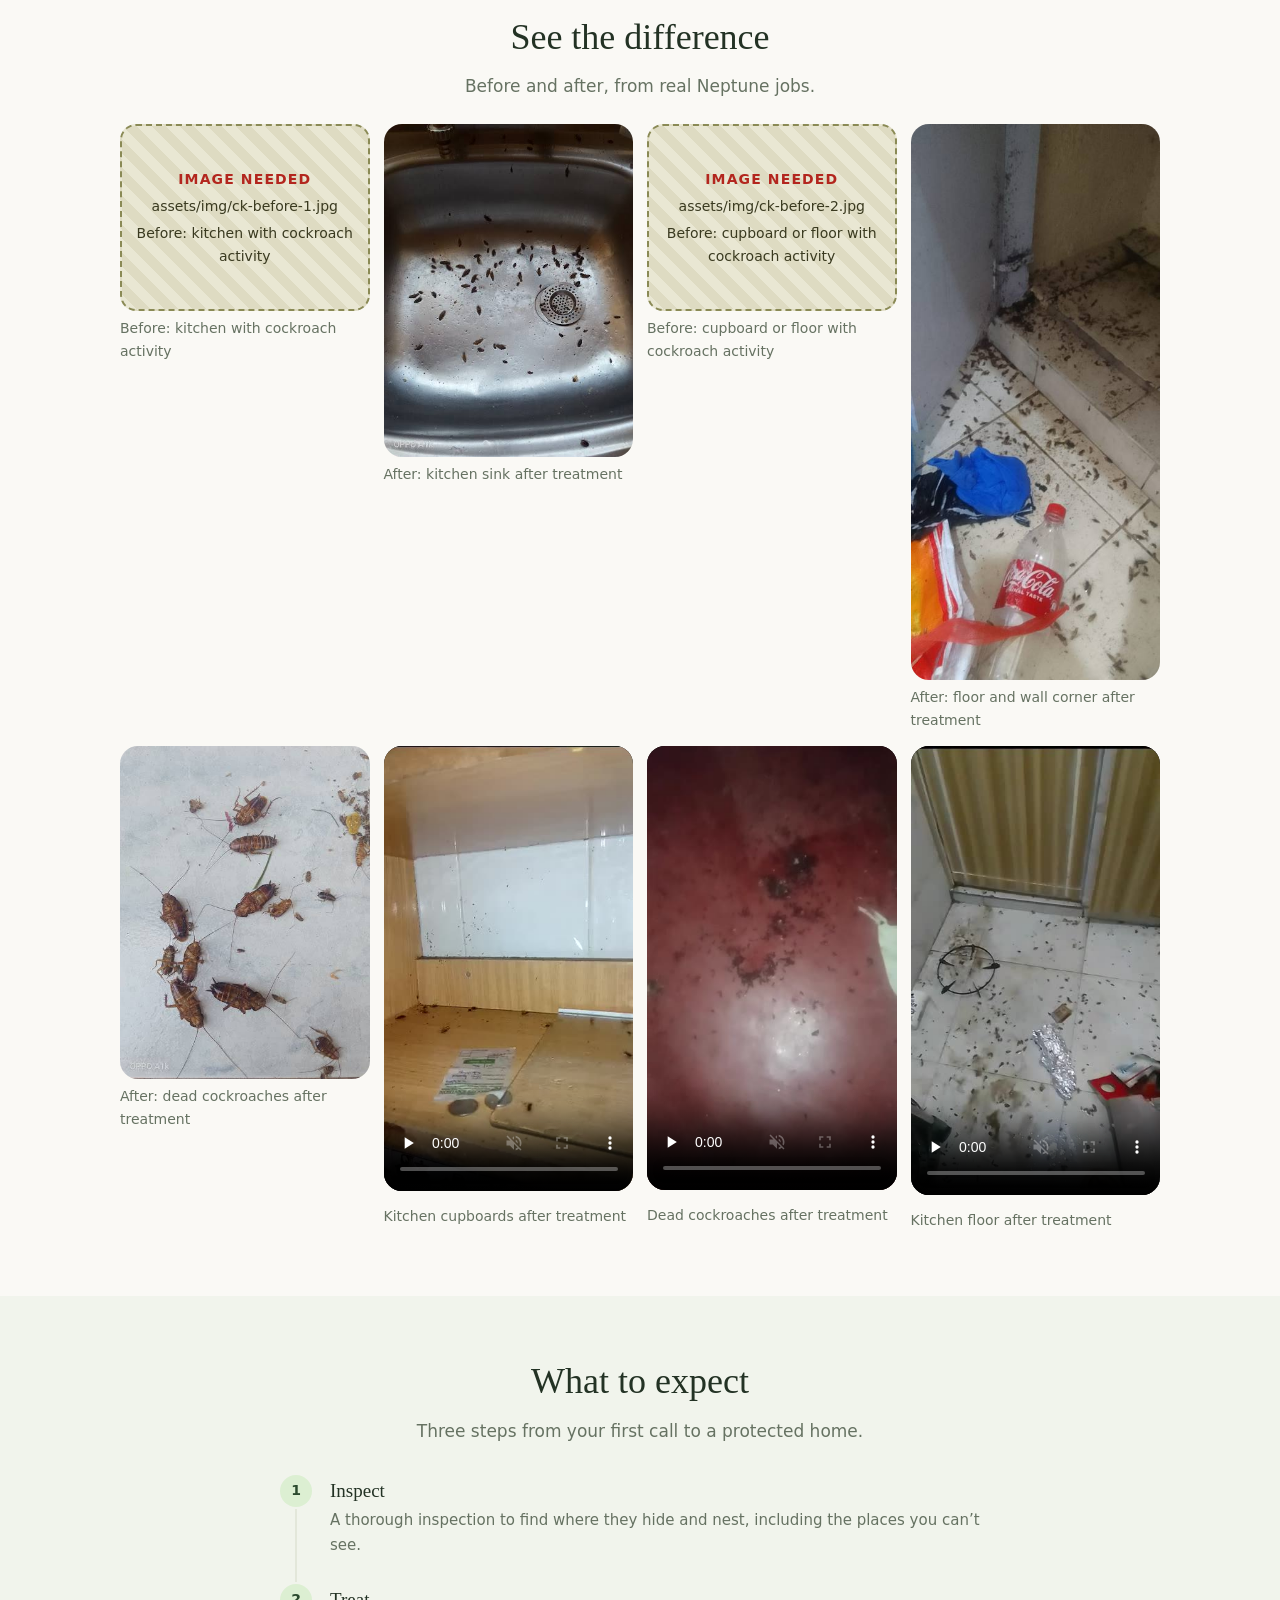
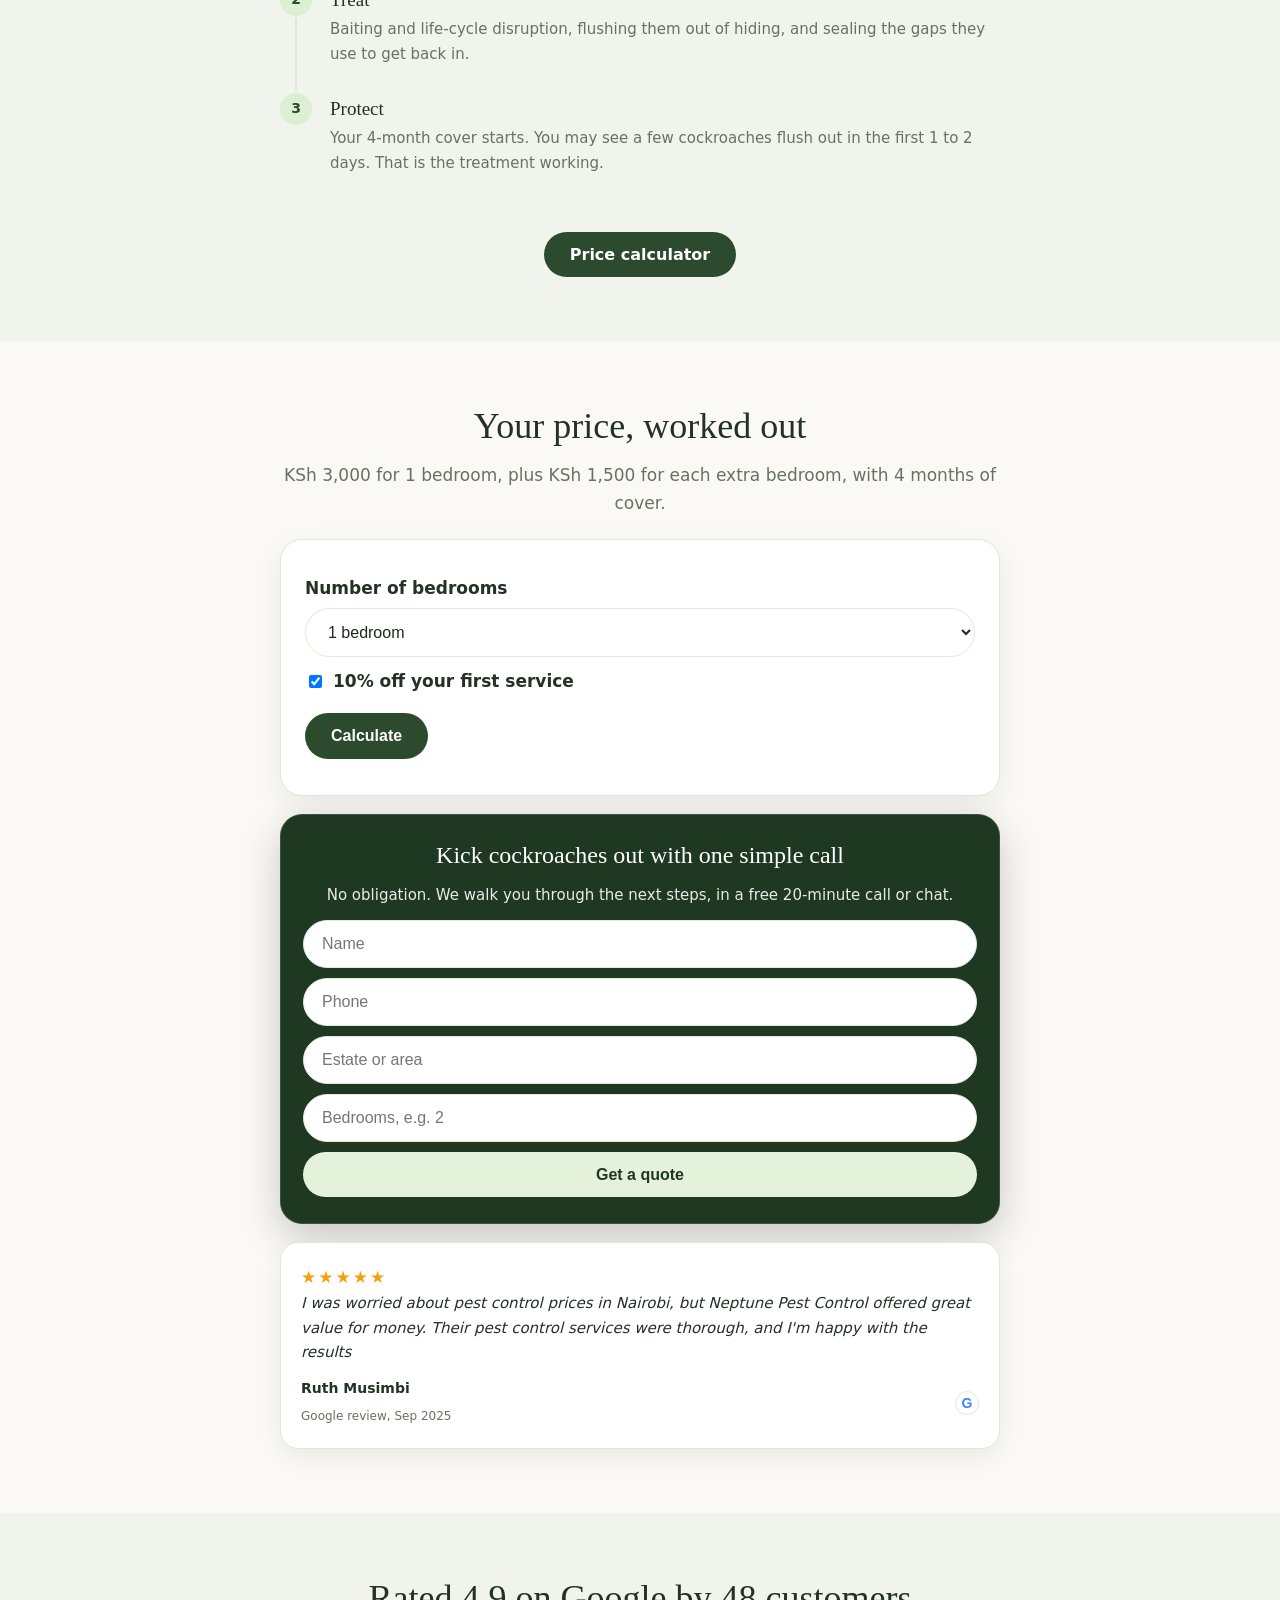
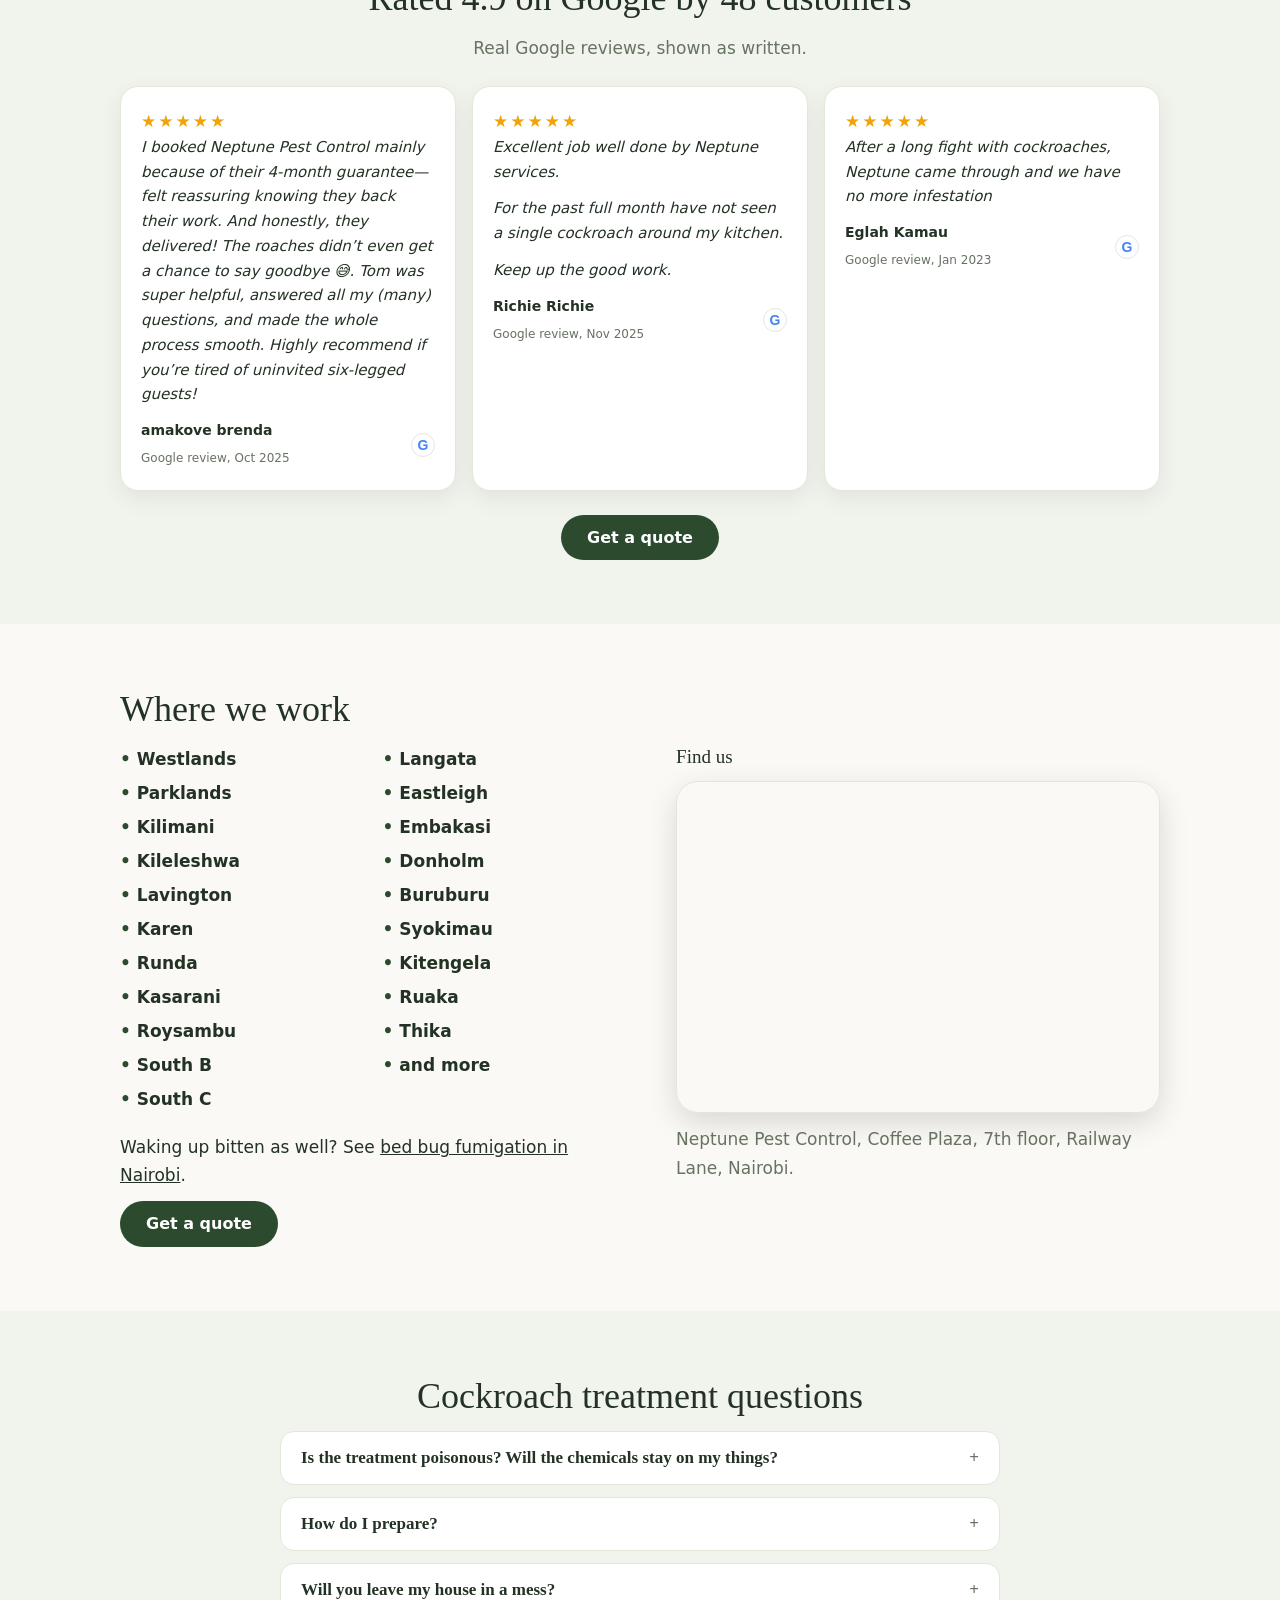
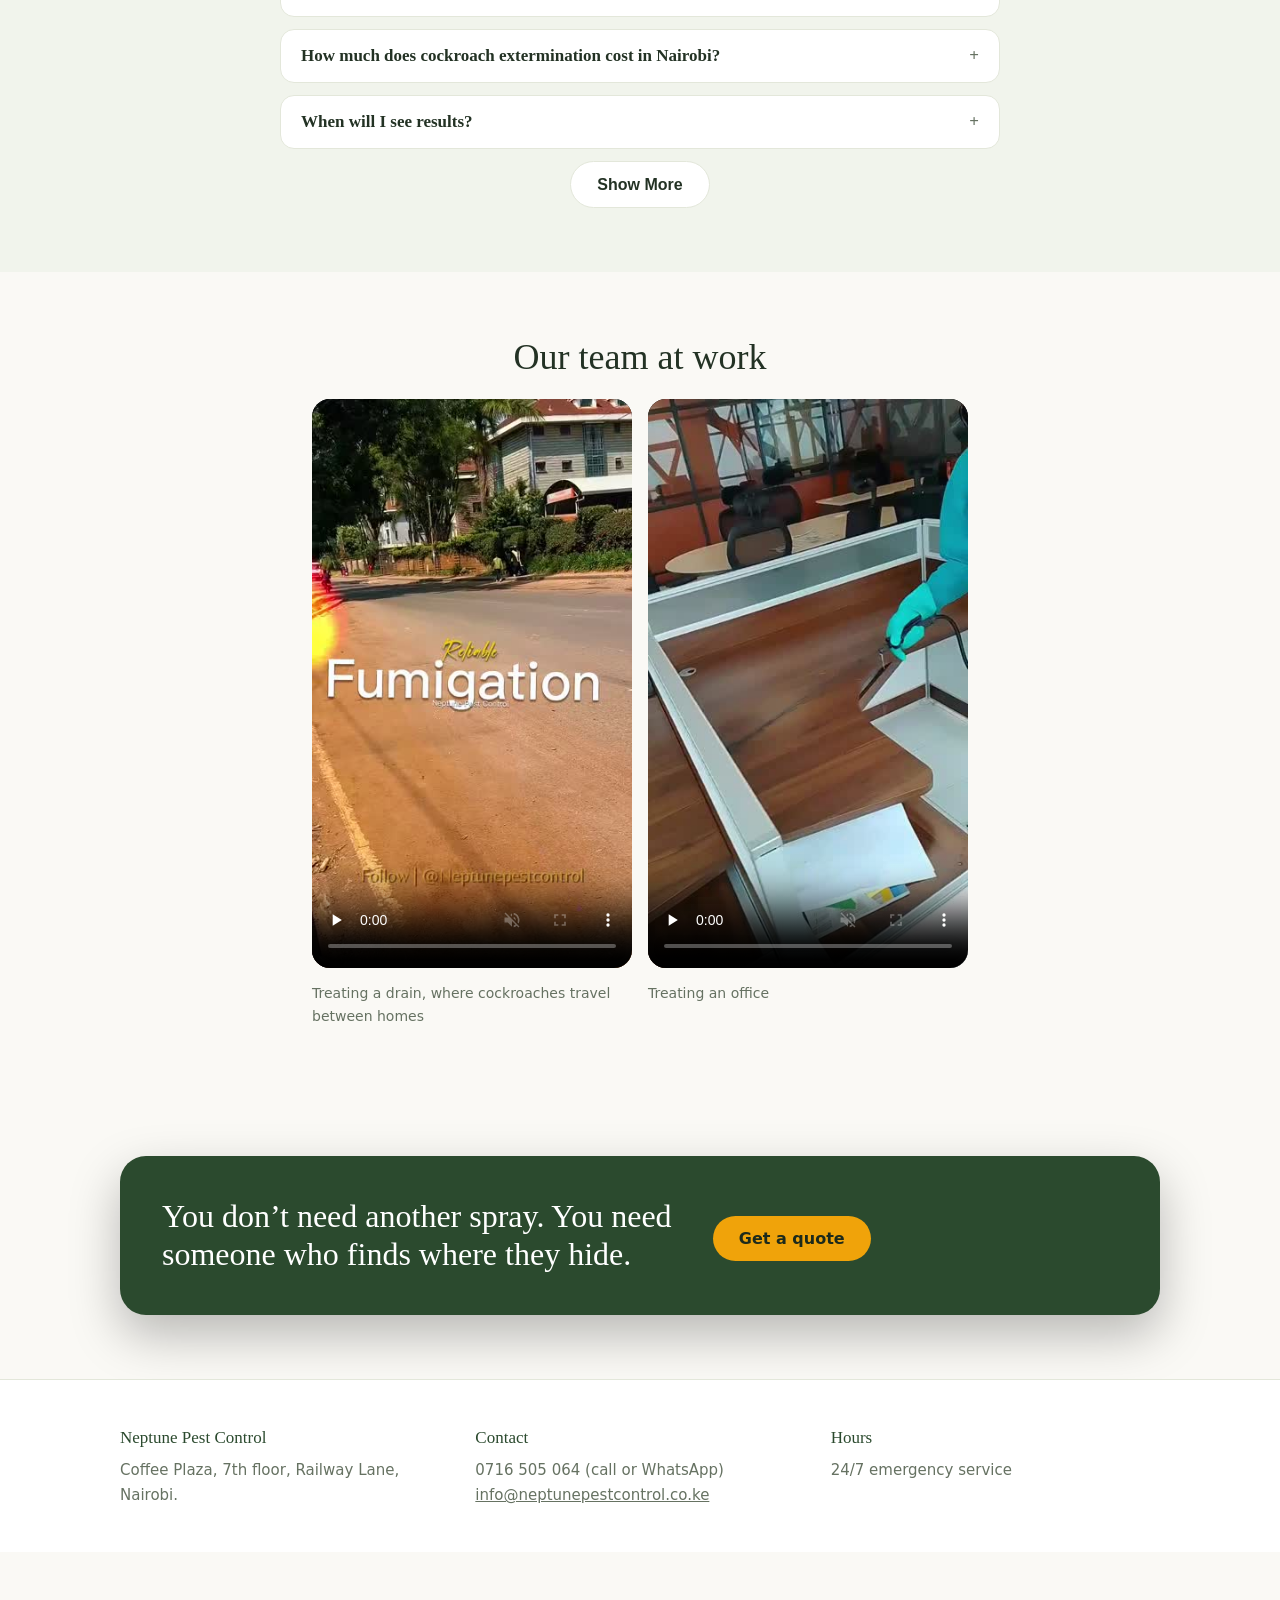
==== commit 1bafe15e: "Update index.html" ====
--- a/index.html
+++ b/index.html
@@ -11,7 +11,7 @@
 </div></div></section>
 
 
-<section class="sec grad"><div class="w2 split2 st"><div class="sl"><h2>Imagine a kitchen where cleanliness brings comfort, not frustration.</h2><p>Every evening, you wipe down the counters, clean the sink and leave the kitchen spotless. Yet, by morning, the signs are back. Droppings in the corners, around the sink and behind the cooker. No matter how often you clean, the cockroaches keep returning.</p><p>For many households, this is more than an inconvenience. It affects hygiene, comfort and the confidence to welcome visitors into their homes.</p><p>But a clean and healthy home should not be an endless struggle.</p><p class="vision">Picture the same kitchen tomorrow morning. The counters are exactly as you left them. No droppings by the sink. Nothing moving when you switch on the light. A neighbour drops in unannounced, and you don’t think twice. That is a home with no “mende”, and it is the home we work for, backed by a 4-month guarantee.</p>
+<section class="sec grad"><div class="w2 split2 st"><div class="sl"><h2>Imagine a kitchen where cleanliness brings comfort, not frustration.</h2><p>Every evening, you wipe down the counters, clean the sink and leave the kitchen spotless. Yet, by morning, the signs are back. Droppings in the corners, around the sink and behind the cooker. No matter how often you clean, the cockroaches keep returning.</p><p>For many households, this is more than an inconvenience. It affects hygiene, comfort and the confidence to welcome visitors into their homes.</p><p>But a clean and healthy home should not be an endless struggle.</p><p class="vision">What if all these changed, you wake up tomorrow morning. The counters are exactly as you left them. No droppings by the sink. Nothing moving when you switch on the light. A neighbour drops in unannounced, and you don’t think twice. That is a home with no “mende”, and it is the home we work for, backed by a 4-month guarantee.</p>
 <div class="stats"><div><small>Google rating</small><b>4.9★</b></div><div><small>Google reviews</small><b>48</b></div><div><small>Guarantee</small><b>4 months</b></div></div>
 <div class="row"><a class="pillb" href="#price">Price calculator</a></div></div>
 <div class="cards2"><div class="pc a"><img class="slot" src="assets/img/ck-story-pest.jpg" alt="Pattern interrupt: close, striking photo of cockroaches in a Nairobi kitchen, at night or under a cupboard" data-need="Pattern interrupt: close, striking photo of cockroaches in a Nairobi kitchen, at night or under a cupboard" data-ratio="4/3" loading="lazy"></div><div class="pc b"><img class="slot" src="assets/img/ck-after-sink.jpg" alt="Kitchen sink after treatment" data-need="After: kitchen sink" data-ratio="3/4" loading="lazy"><span class="cap">After: kitchen sink after treatment</span></div></div></div></section>
@@ -58,4 +58,4 @@
 
 <footer class="ft"><div class="w2 fgrid"><div><h3>Neptune Pest Control</h3><p>Coffee Plaza, 7th floor, Railway Lane, Nairobi.</p></div><div><h3>Contact</h3><p>0716 505 064 (call or WhatsApp)<br><a href="mailto:info@neptunepestcontrol.co.ke">info@neptunepestcontrol.co.ke</a></p></div><div><h3>Hours</h3><p>24/7 emergency service</p></div></div></footer>
 <div class="bar"><a href="#price">Price calculator</a></div><div class="fabs"><a class="fab" aria-label="Chat on WhatsApp" data-wa="Hello Neptune, I need cockroach extermination in Nairobi." href="https://wa.me/254716505064"><svg viewBox="0 0 24 24" fill="#fff" aria-hidden="true"><path d="M17.472 14.382c-.297-.149-1.758-.867-2.03-.967-.273-.099-.471-.148-.67.15-.197.297-.767.966-.94 1.164-.173.199-.347.223-.644.075-.297-.15-1.255-.463-2.39-1.475-.883-.788-1.48-1.761-1.653-2.059-.173-.297-.018-.458.13-.606.134-.133.298-.347.446-.52.149-.174.198-.298.298-.497.099-.198.05-.371-.025-.52-.075-.149-.669-1.612-.916-2.207-.242-.579-.487-.5-.669-.51-.173-.008-.371-.01-.57-.01-.198 0-.52.074-.792.372-.272.297-1.04 1.016-1.04 2.479 0 1.462 1.065 2.875 1.213 3.074.149.198 2.096 3.2 5.077 4.487.709.306 1.262.489 1.694.625.712.227 1.36.195 1.871.118.571-.085 1.758-.719 2.006-1.413.248-.694.248-1.289.173-1.413-.074-.124-.272-.198-.57-.347m-5.421 7.403h-.004a9.87 9.87 0 01-5.031-1.378l-.361-.214-3.741.982.998-3.648-.235-.374a9.86 9.86 0 01-1.51-5.26c.001-5.45 4.436-9.884 9.888-9.884 2.64 0 5.122 1.03 6.988 2.898a9.825 9.825 0 012.893 6.994c-.003 5.45-4.437 9.884-9.885 9.884m8.413-18.297A11.815 11.815 0 0012.05 0C5.495 0 .16 5.335.157 11.892c0 2.096.547 4.142 1.588 5.945L.057 24l6.305-1.654a11.882 11.882 0 005.683 1.448h.005c6.554 0 11.89-5.335 11.893-11.893a11.821 11.821 0 00-3.48-8.413z"/></svg></a></div>
-<script src="assets/js/config.js"></script><script src="assets/js/main.js"></script></body></html>+<script src="assets/js/config.js"></script><script src="assets/js/main.js"></script></body></html>
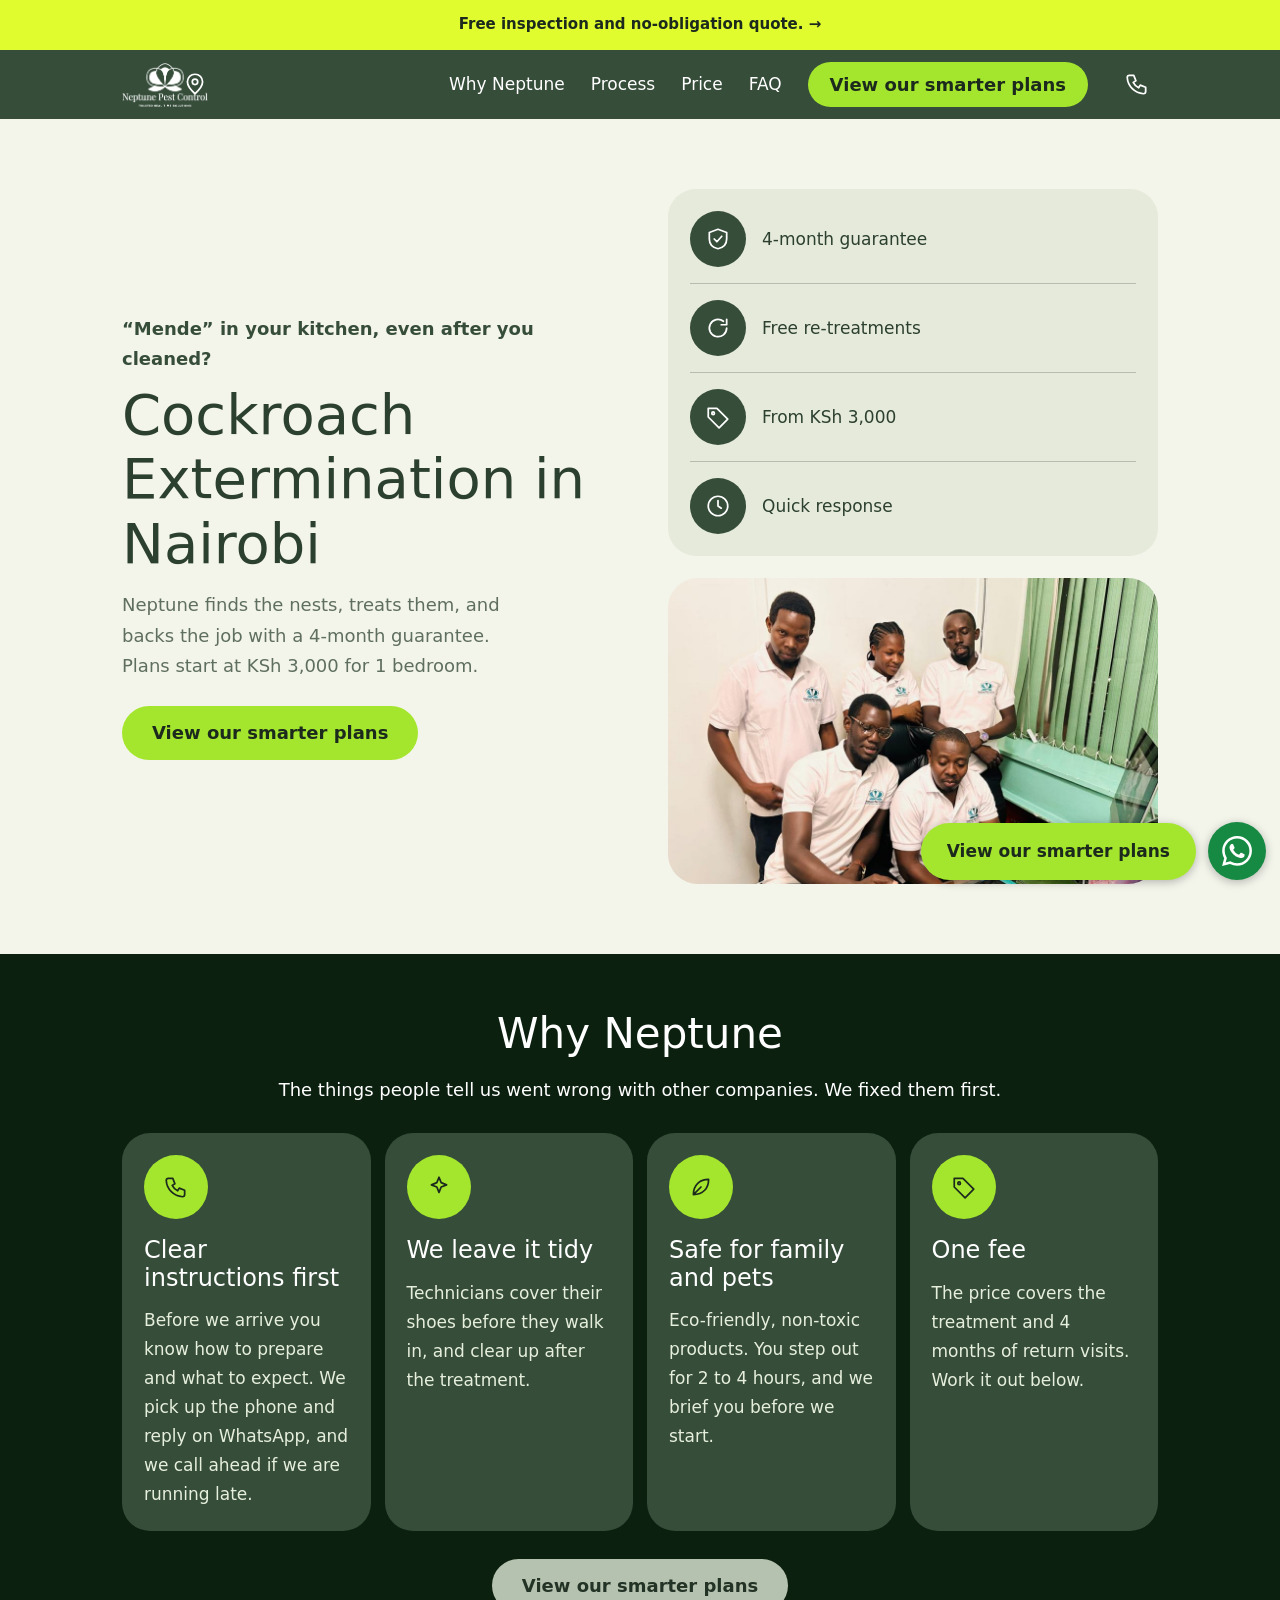
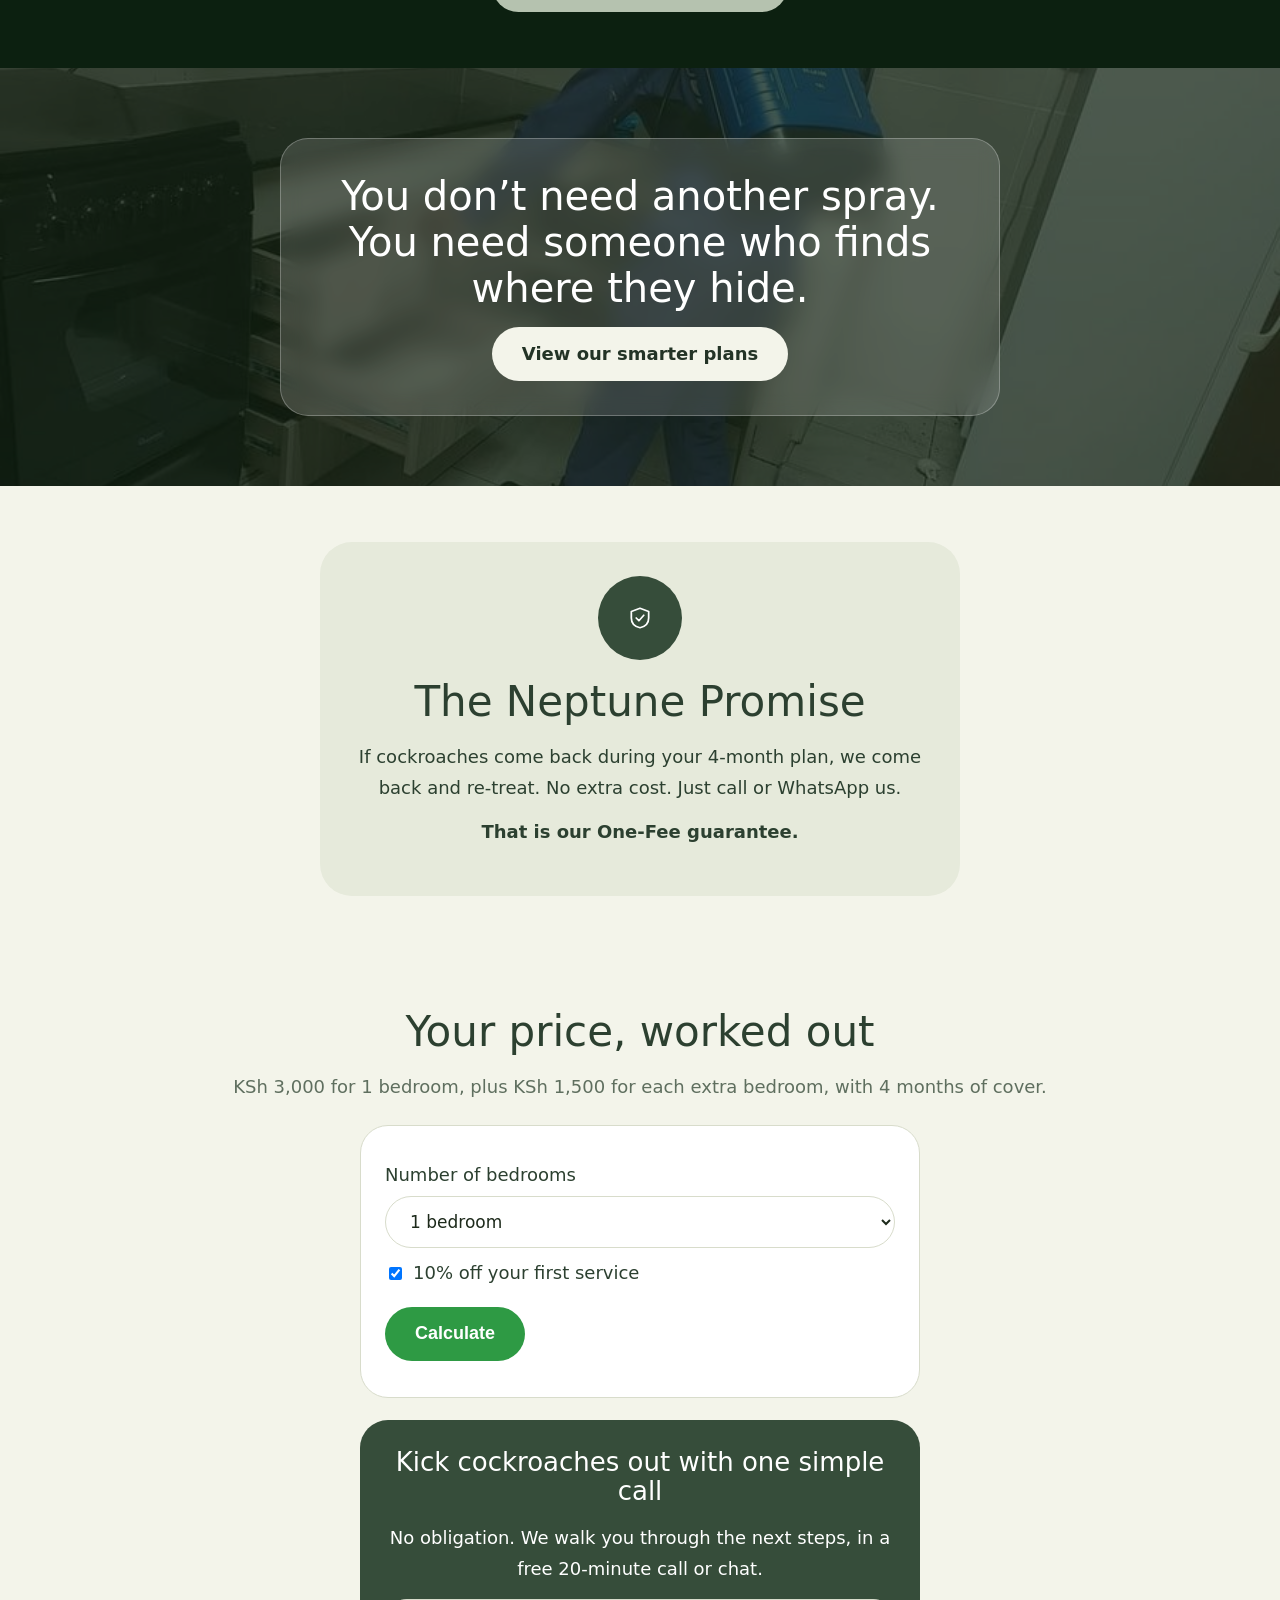
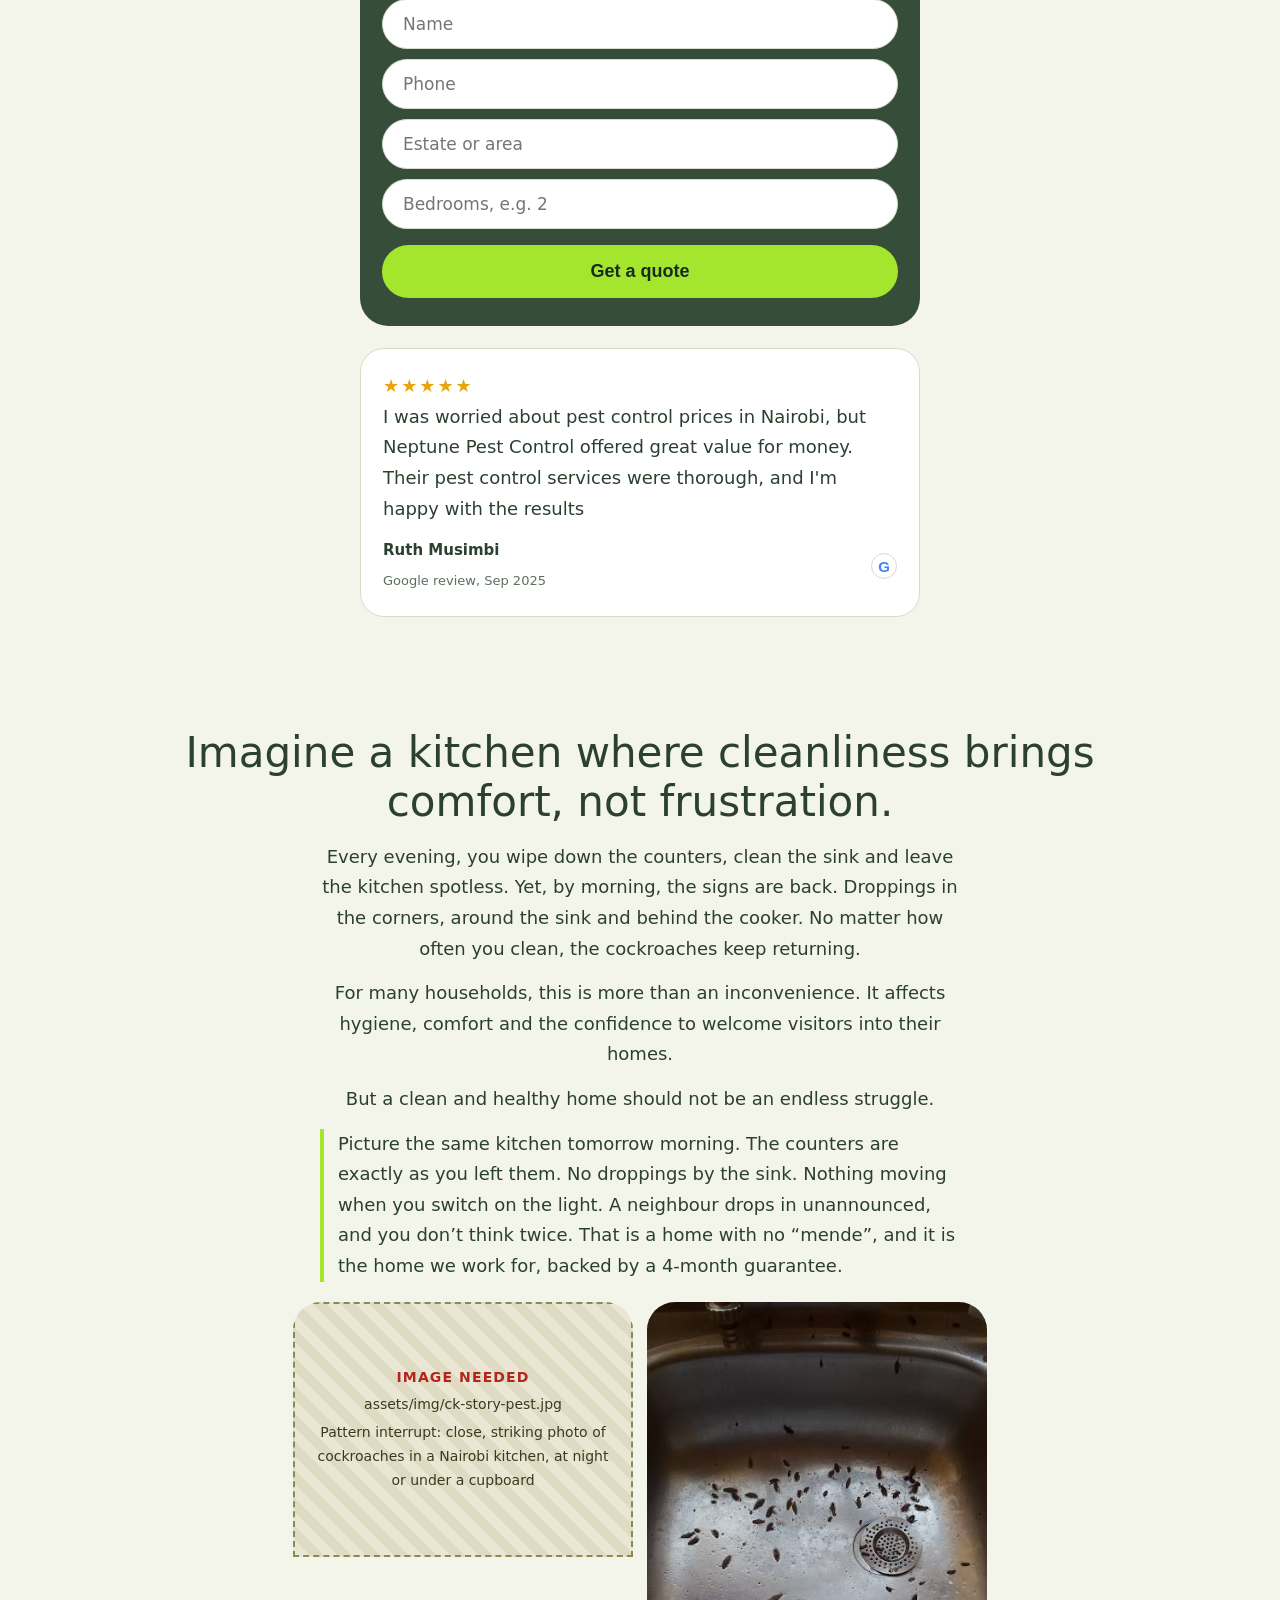
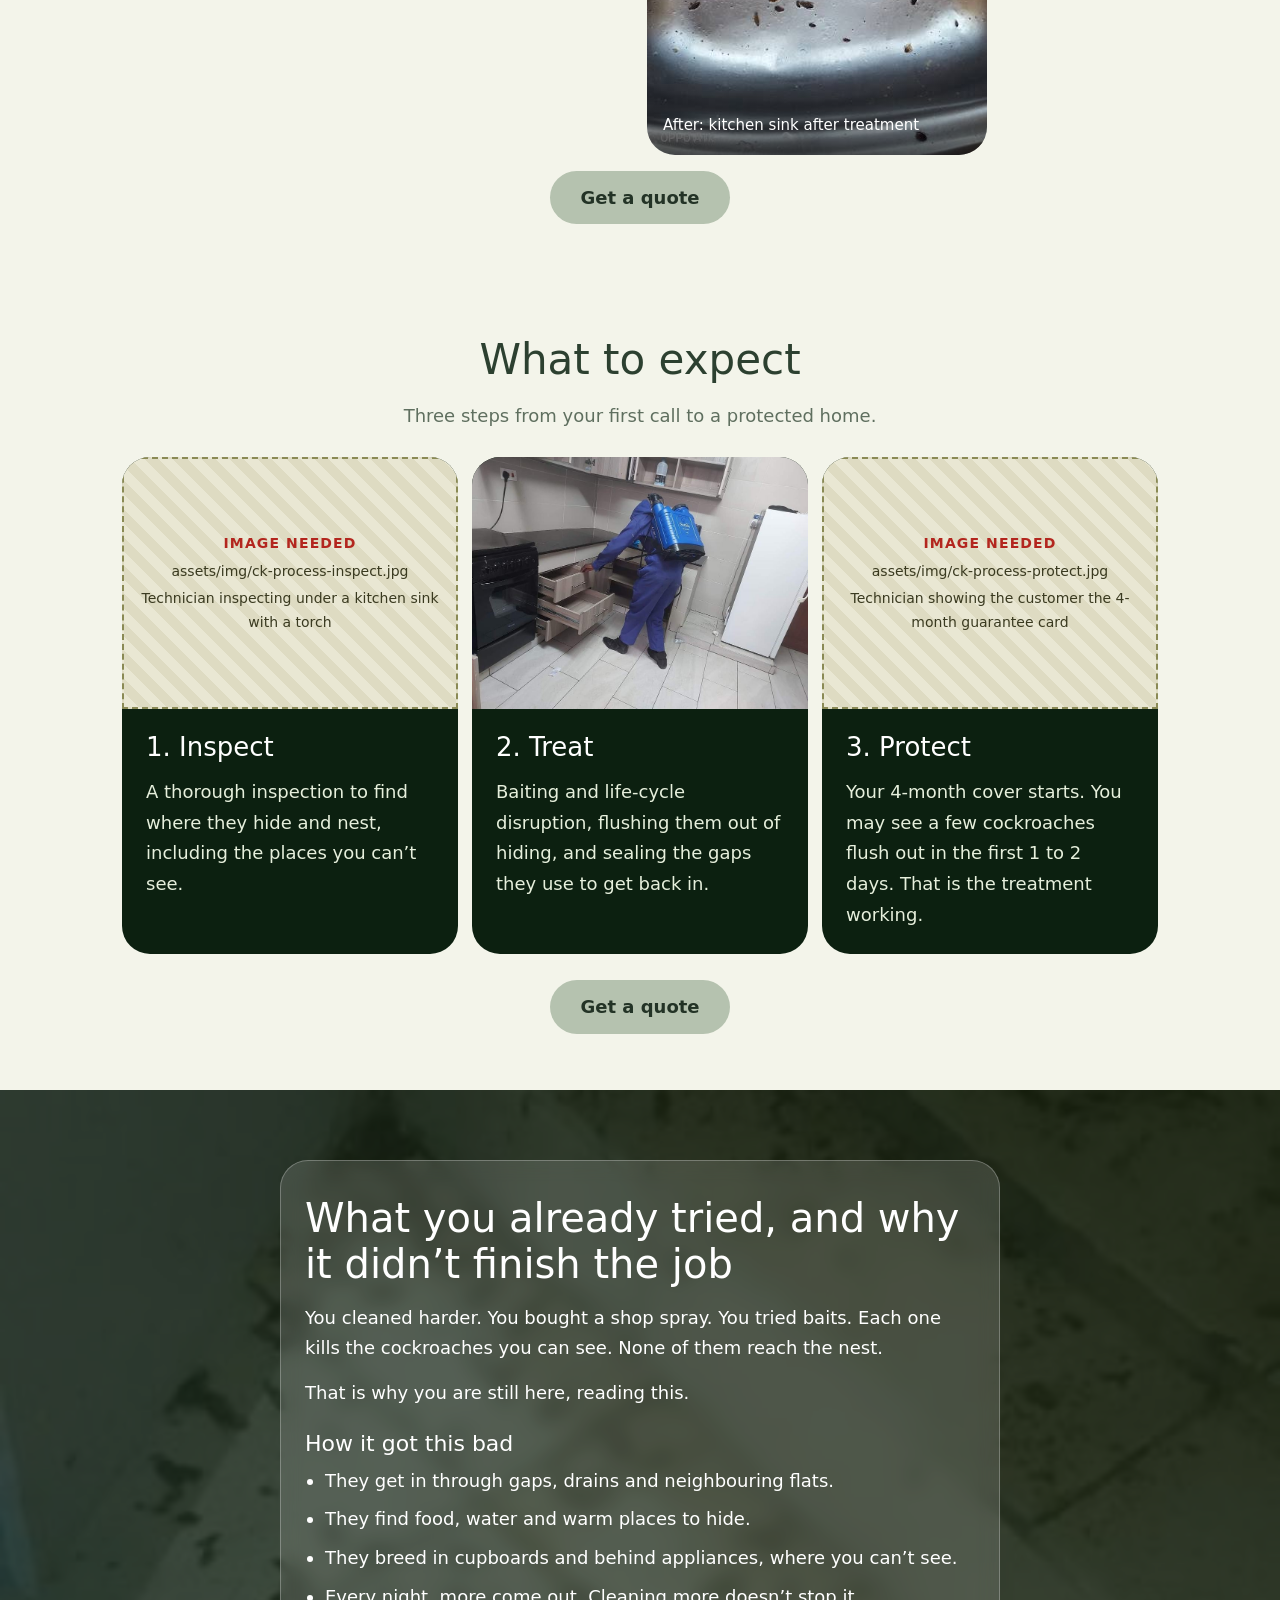
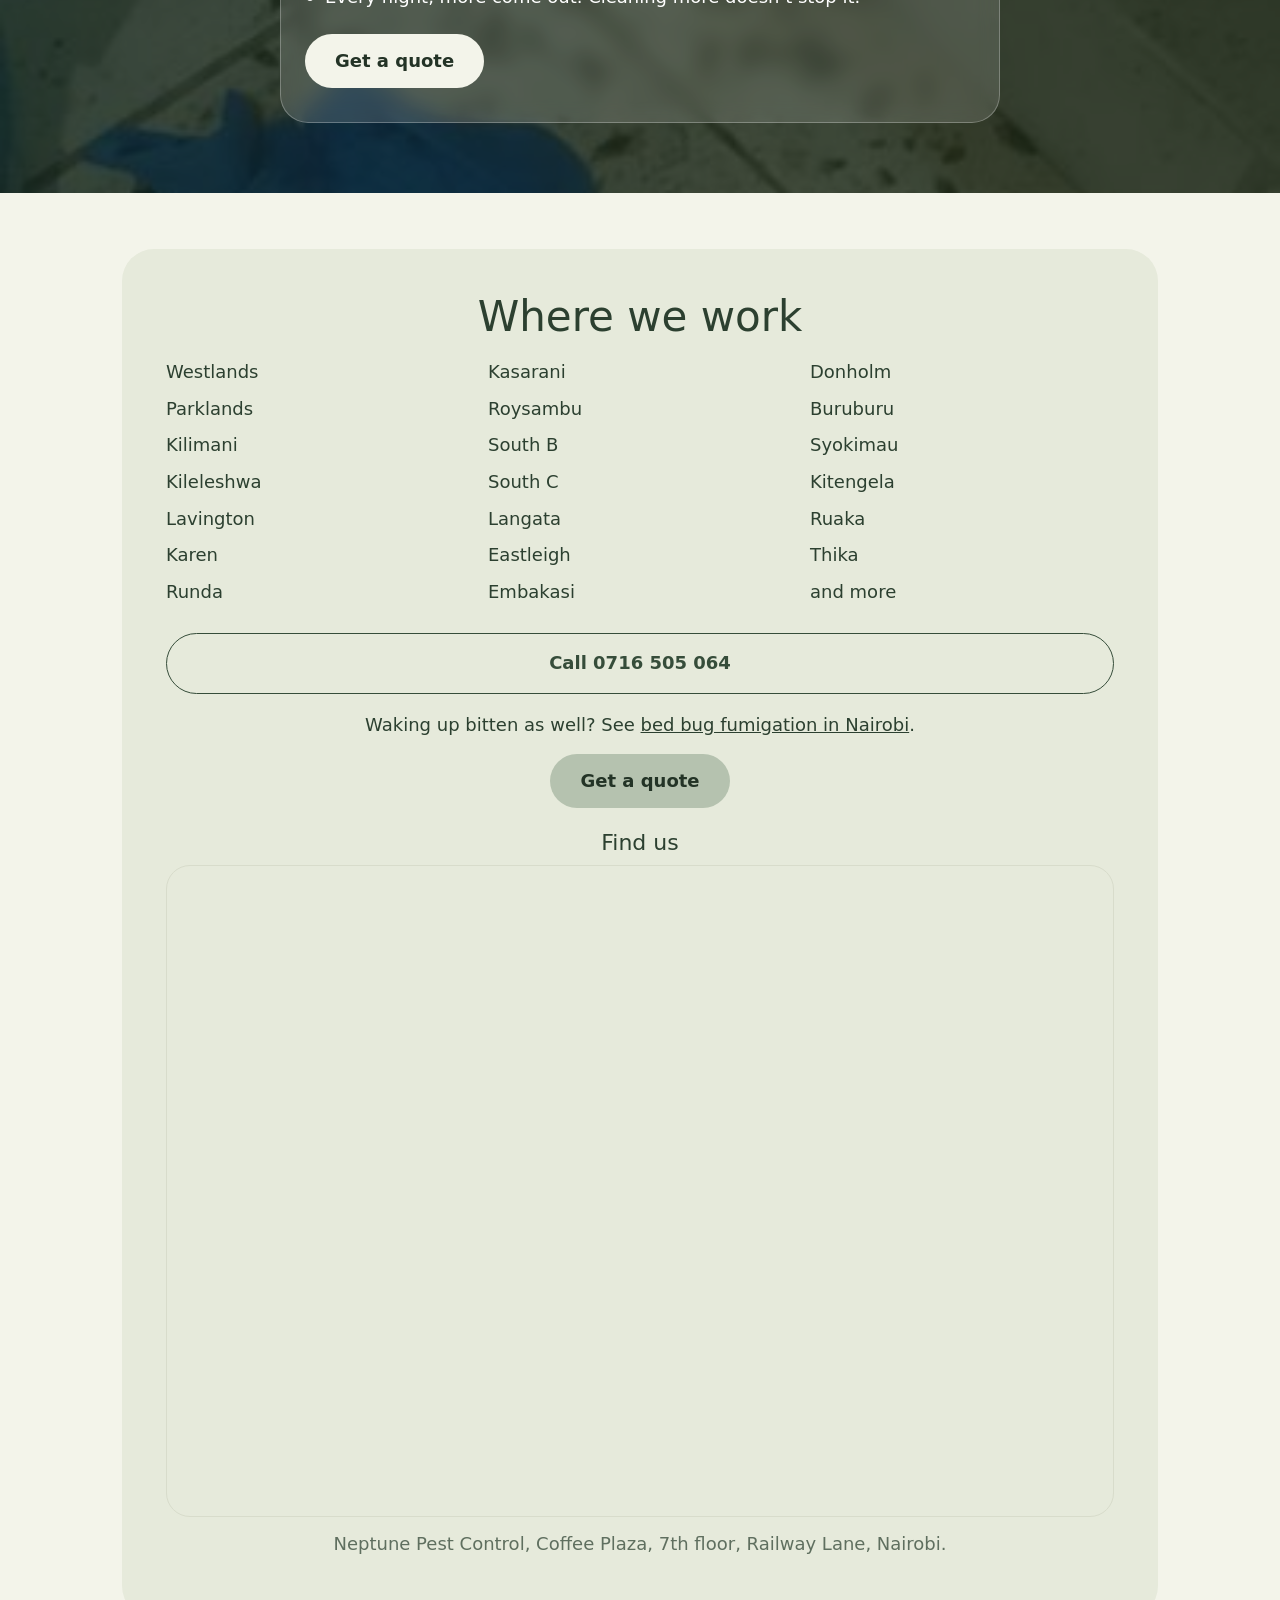
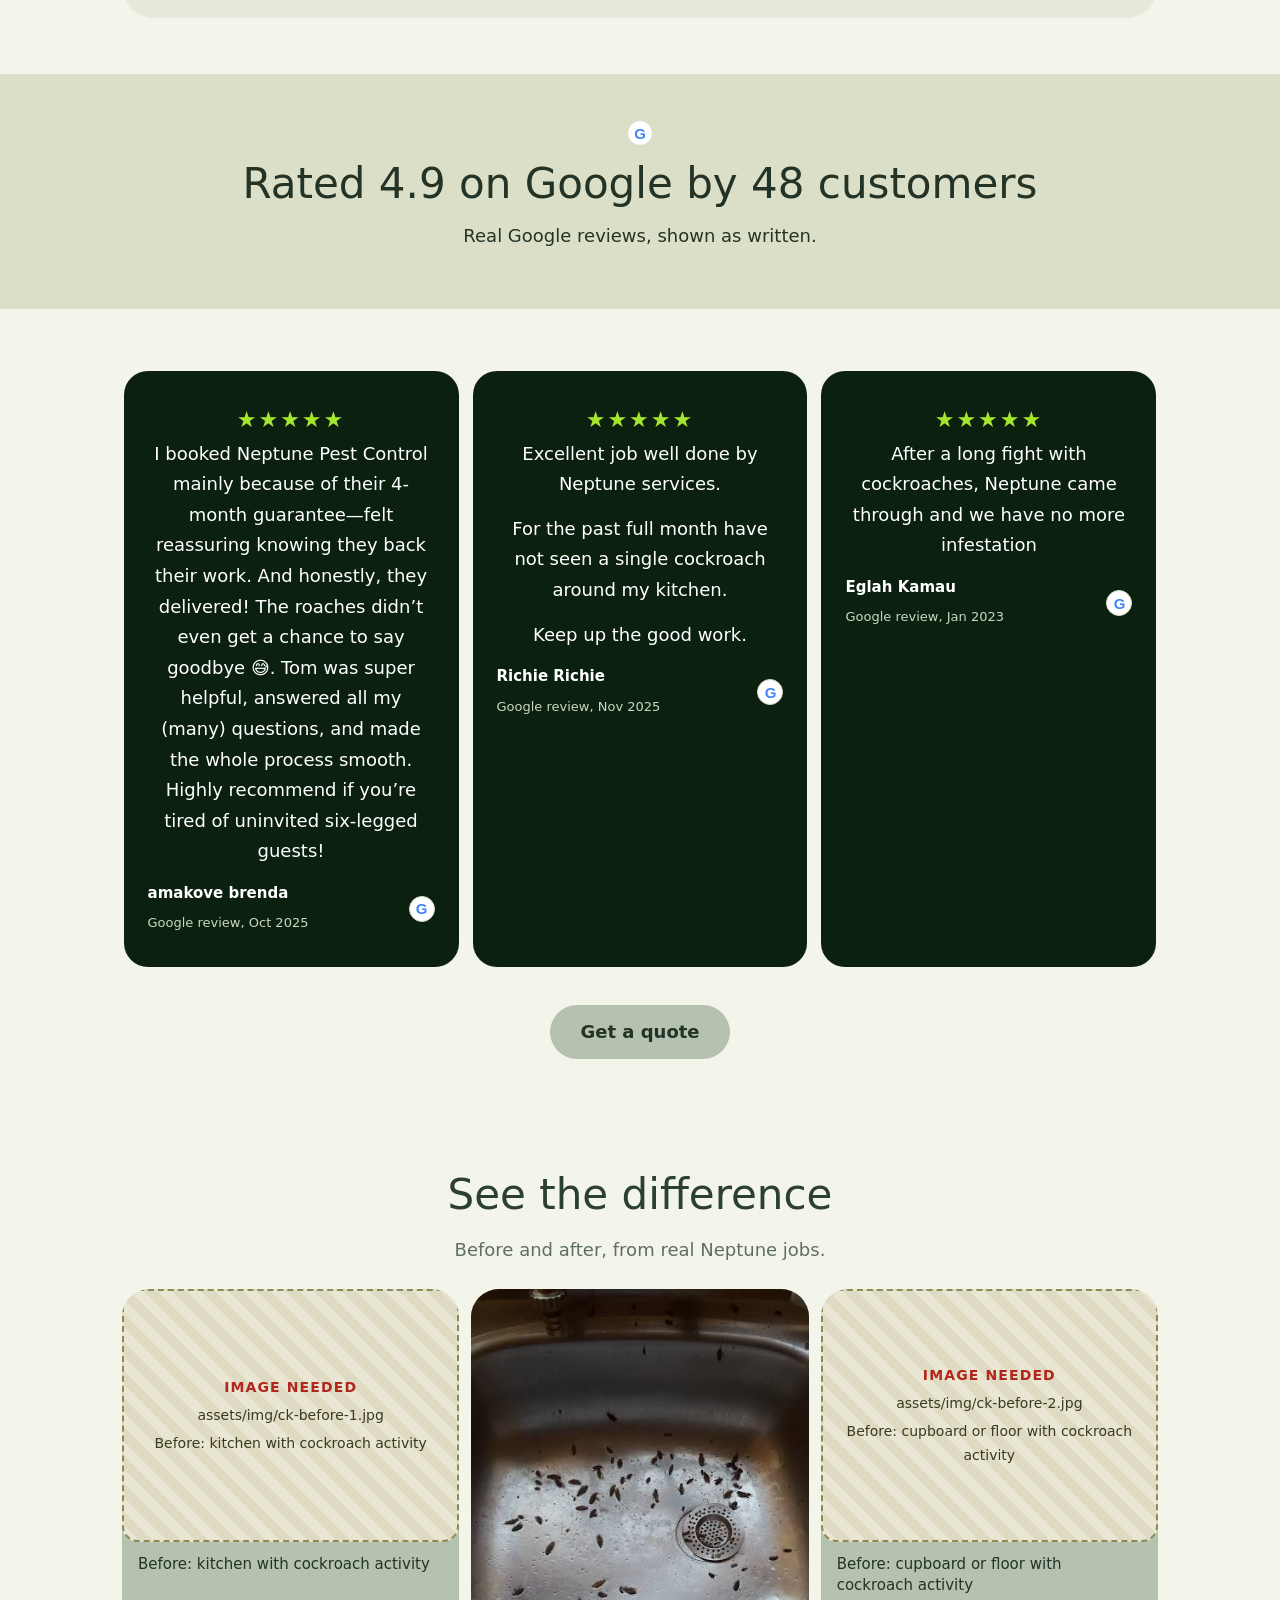
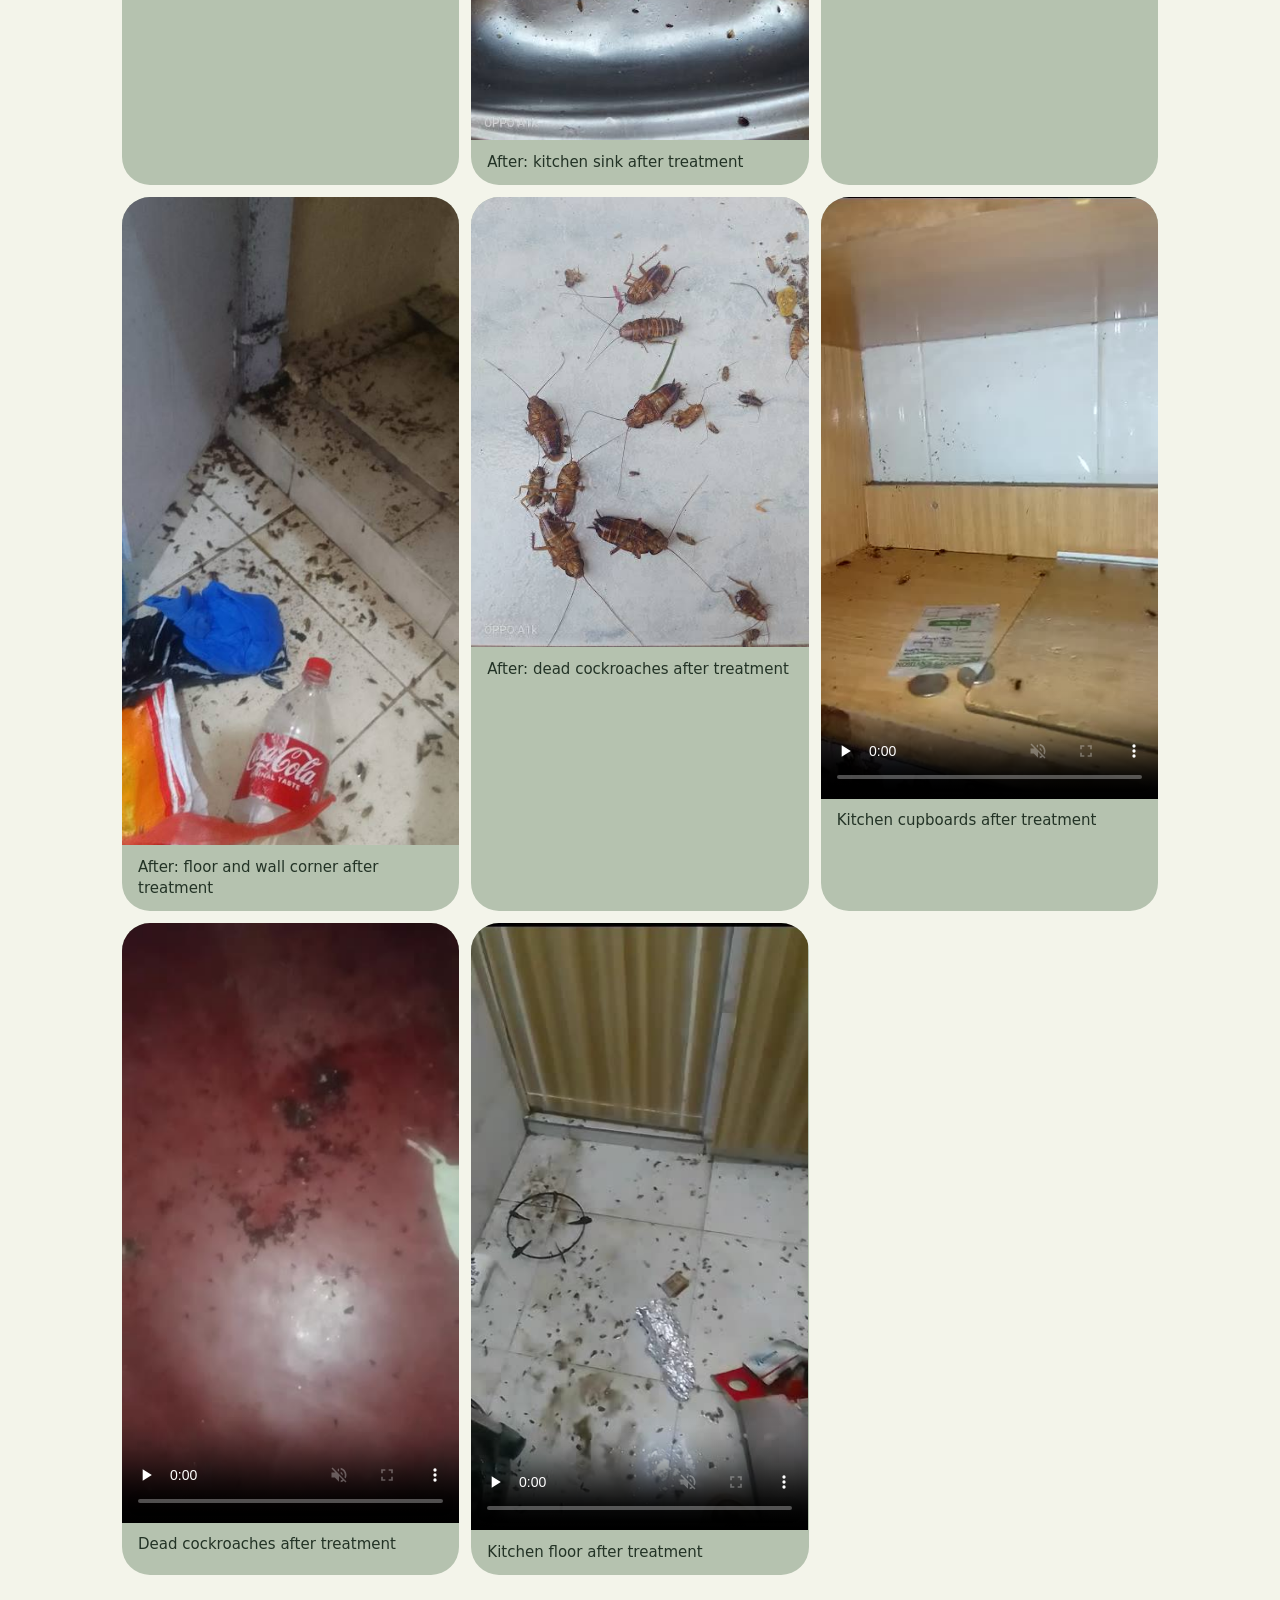
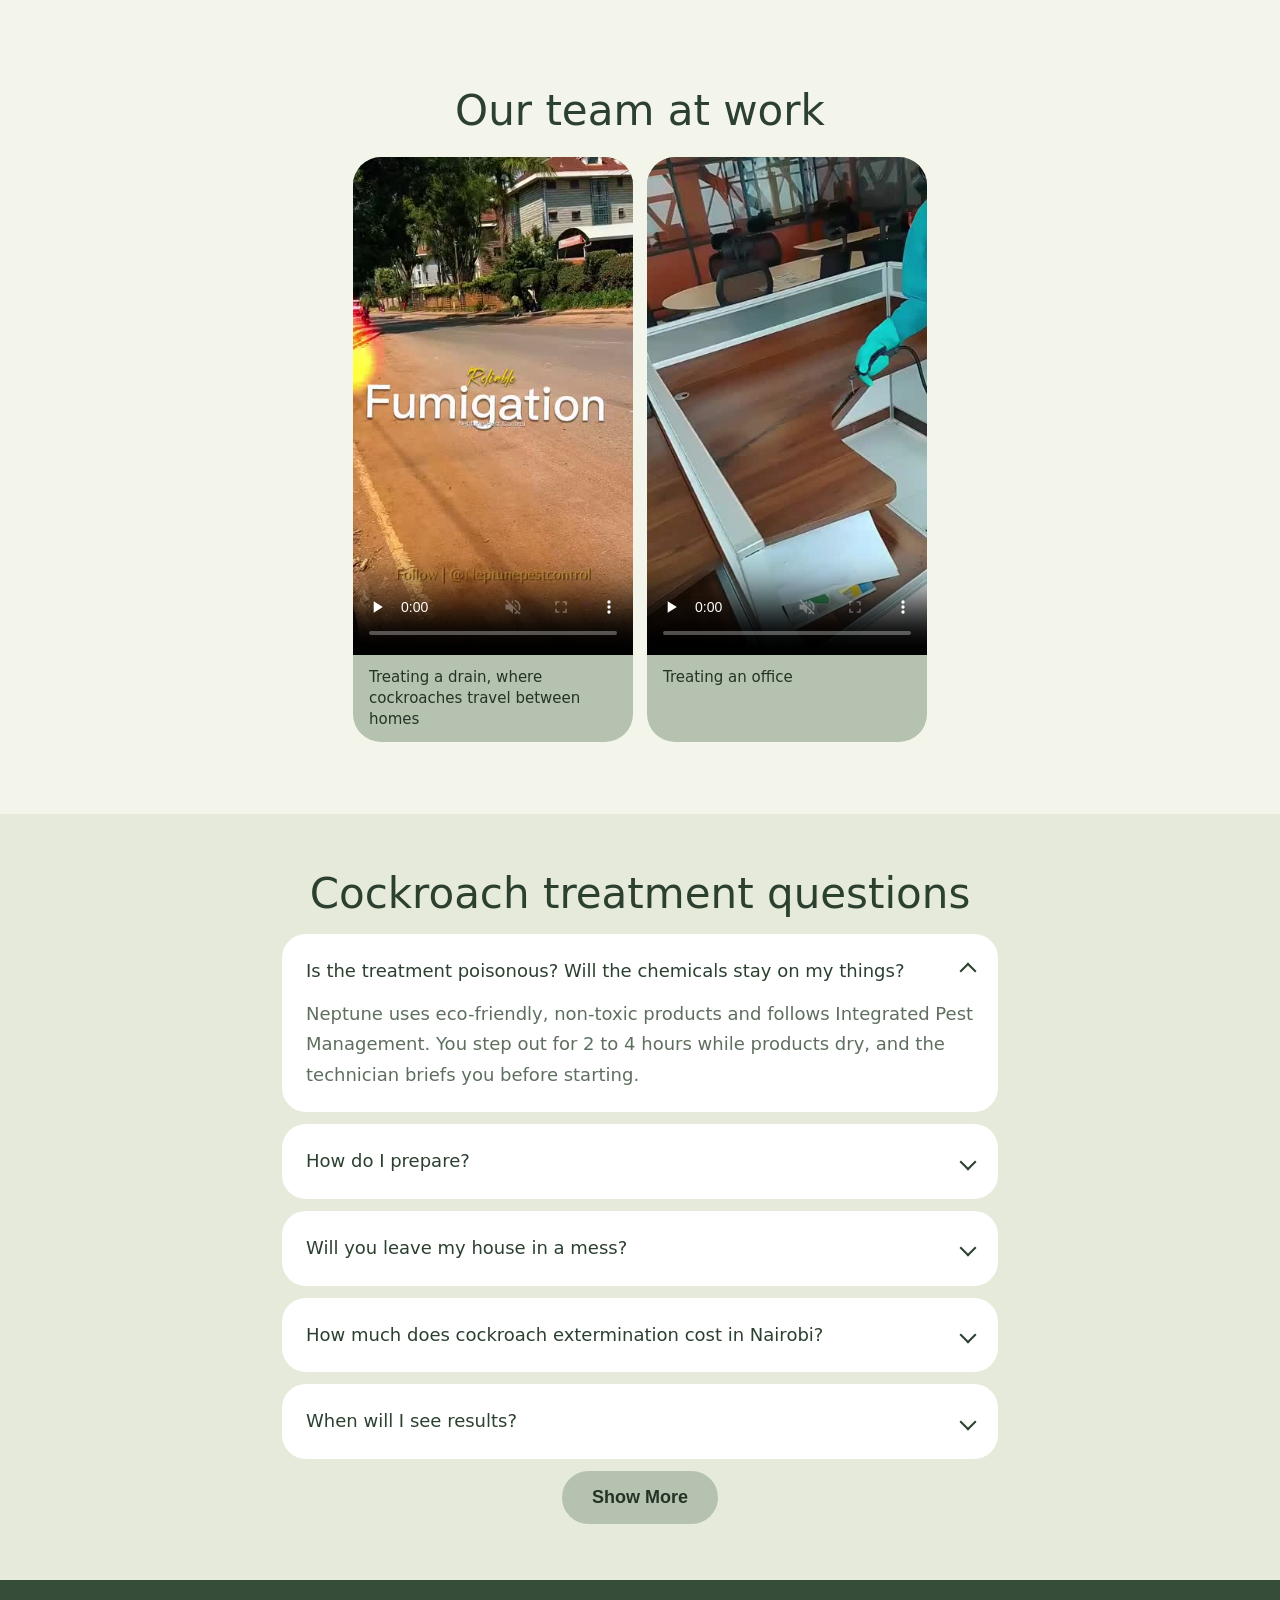
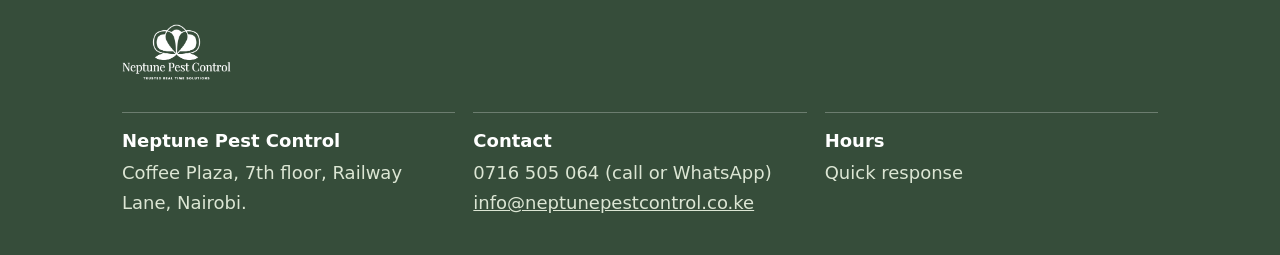
==== commit c8a331cb: "Add files via upload" ====
--- a/index.html
+++ b/index.html
@@ -1,61 +1,66 @@
 <!DOCTYPE html><html lang="en"><head><meta charset="utf-8"><meta name="viewport" content="width=device-width, initial-scale=1, viewport-fit=cover">
 <title>Best Cockroach Extermination Nairobi | Cockroach Control & Fumigation Near Me | 4-Month Guarantee | Neptune Pest Control</title><meta name="description" content="Cockroach extermination in Nairobi from KSh 3,000. One fee, a 4-month guarantee and free re-treatments. Call or WhatsApp for a free quote."><link rel="icon" href="assets/img/favicon.png"><link rel="stylesheet" href="assets/css/style.css"></head>
 <body id="top" data-service="cockroach" data-name="cockroach extermination in Nairobi">
-<div class="topbar"><div class="w2"><span>Free inspection and no-obligation quote.</span><span><a data-tel="1" href="tel:+254716505064">Call 0716 505 064</a> or <a data-wa="Hello Neptune, I need cockroach extermination in Nairobi." href="https://wa.me/254716505064">WhatsApp</a></span></div></div>
-<header class="hd"><div class="w2"><a class="logo" href="#top"><img src="assets/img/neptune-logo.png" alt="Neptune Pest Control, trusted real time solutions" width="110" height="56"></a><button class="burger" id="burger" aria-label="Menu" aria-expanded="false" aria-controls="nav"><span></span></button><nav id="nav"><a href="#why">Why Neptune</a><a href="#process">Process</a><a href="#price">Price</a><a href="#faq">FAQ</a><a class="pillb sm" href="#price">Price calculator</a></nav></div></header>
+<svg width="0" height="0" style="position:absolute" aria-hidden="true"><defs>
+<symbol id="i-shield" viewBox="0 0 24 24"><path d="M12 3l8 3v6c0 5-3.5 8-8 9-4.5-1-8-4-8-9V6z"/><path d="M8.5 12l2.5 2.5 4.5-5"/></symbol>
+<symbol id="i-clock" viewBox="0 0 24 24"><circle cx="12" cy="12" r="9"/><path d="M12 7v5l3 2"/></symbol>
+<symbol id="i-tag" viewBox="0 0 24 24"><path d="M3 12V4h8l10 10-8 8z"/><circle cx="7.5" cy="8.5" r="1.2"/></symbol>
+<symbol id="i-redo" viewBox="0 0 24 24"><path d="M20 12a8 8 0 1 1-3-6.2M20 4v5h-5"/></symbol>
+<symbol id="i-phone" viewBox="0 0 24 24"><path d="M5 4h4l2 5-2.5 1.5a11 11 0 0 0 5 5L15 13l5 2v4a2 2 0 0 1-2 2A16 16 0 0 1 3 6a2 2 0 0 1 2-2z"/></symbol>
+<symbol id="i-pin" viewBox="0 0 24 24"><path d="M12 21s-7-6.2-7-11a7 7 0 0 1 14 0c0 4.8-7 11-7 11z"/><circle cx="12" cy="10" r="2.5"/></symbol>
+<symbol id="i-spark" viewBox="0 0 24 24"><path d="M12 3l2 5 5 2-5 2-2 5-2-5-5-2 5-2z"/></symbol>
+<symbol id="i-leaf" viewBox="0 0 24 24"><path d="M5 19c0-9 6-14 14-14 0 8-5 14-14 14zM5 19l7-7"/></symbol></defs></svg>
 
-<section class="hero2"><img class="slot" src="assets/img/neptune-team.jpg" alt="The Neptune Pest Control team in their company polo shirts" data-need="The Neptune Pest Control team in company polo shirts" data-ratio="4/3" loading="lazy"><div class="w2 hgrid"><div class="hl">
-<div class="kick">“Mende” in your kitchen, even after you cleaned?</div><h1>Cockroach Extermination <em>in Nairobi</em></h1><p class="lead">Neptune finds the nests, treats them, and backs the job with a 4-month guarantee. Plans start at KSh 3,000 for 1 bedroom.</p>
-<ul class="ticks"><li>4-month guarantee</li><li>Free re-treatments</li><li>From KSh 3,000</li><li>24/7 emergency service</li></ul>
-<div class="row"><a class="orange" href="#price">Price calculator</a></div></div>
-</div></div></section>
+<div class="bar0"><a href="#price">Free inspection and no-obligation quote. →</a></div>
+<header class="hd3"><div class="w3"><a data-tel="2" href="tel:+254716505064" aria-label="Call Neptune"><svg class="i"><use href="#i-phone"/></svg></a><a class="logo" href="#top"><img src="assets/img/neptune-logo-white.png" alt="Neptune Pest Control, trusted real time solutions" width="86" height="44"></a>
+<div class="r"><a href="#map" aria-label="Find us"><svg class="i"><use href="#i-pin"/></svg></a><button class="burger" id="burger" aria-label="Menu" aria-expanded="false" aria-controls="nav"><span></span></button></div>
+<nav id="nav"><a href="#why">Why Neptune</a><a href="#process">Process</a><a href="#price">Price</a><a href="#faq">FAQ</a><a class="pill lime" href="#price">View our smarter plans</a></nav></div></header>
 
+<section class="hero3"><div class="w3 hg"><div class="ht"><div class="kick">“Mende” in your kitchen, even after you cleaned?</div><h1>Cockroach Extermination <em>in Nairobi</em></h1><p class="lead">Neptune finds the nests, treats them, and backs the job with a 4-month guarantee. Plans start at KSh 3,000 for 1 bedroom.</p><a class="pill lime" href="#price">View our smarter plans</a></div>
+<div class="hc"><ul class="ticks3"><li><span class="dc"><svg class="i"><use href="#i-shield"/></svg></span>4-month guarantee</li><li><span class="dc"><svg class="i"><use href="#i-redo"/></svg></span>Free re-treatments</li><li><span class="dc"><svg class="i"><use href="#i-tag"/></svg></span>From KSh 3,000</li><li><span class="dc"><svg class="i"><use href="#i-clock"/></svg></span>Quick response</li></ul>
+<div class="hphoto"><img class="slot" src="assets/img/neptune-team.jpg" alt="The Neptune Pest Control team in their company polo shirts" data-need="The Neptune Pest Control team in company polo shirts" data-ratio="4/3" loading="lazy"></div></div></div></section>
 
-<section class="sec grad"><div class="w2 split2 st"><div class="sl"><h2>Imagine a kitchen where cleanliness brings comfort, not frustration.</h2><p>Every evening, you wipe down the counters, clean the sink and leave the kitchen spotless. Yet, by morning, the signs are back. Droppings in the corners, around the sink and behind the cooker. No matter how often you clean, the cockroaches keep returning.</p><p>For many households, this is more than an inconvenience. It affects hygiene, comfort and the confidence to welcome visitors into their homes.</p><p>But a clean and healthy home should not be an endless struggle.</p><p class="vision">What if all these changed, you wake up tomorrow morning. The counters are exactly as you left them. No droppings by the sink. Nothing moving when you switch on the light. A neighbour drops in unannounced, and you don’t think twice. That is a home with no “mende”, and it is the home we work for, backed by a 4-month guarantee.</p>
-<div class="stats"><div><small>Google rating</small><b>4.9★</b></div><div><small>Google reviews</small><b>48</b></div><div><small>Guarantee</small><b>4 months</b></div></div>
-<div class="row"><a class="pillb" href="#price">Price calculator</a></div></div>
-<div class="cards2"><div class="pc a"><img class="slot" src="assets/img/ck-story-pest.jpg" alt="Pattern interrupt: close, striking photo of cockroaches in a Nairobi kitchen, at night or under a cupboard" data-need="Pattern interrupt: close, striking photo of cockroaches in a Nairobi kitchen, at night or under a cupboard" data-ratio="4/3" loading="lazy"></div><div class="pc b"><img class="slot" src="assets/img/ck-after-sink.jpg" alt="Kitchen sink after treatment" data-need="After: kitchen sink" data-ratio="3/4" loading="lazy"><span class="cap">After: kitchen sink after treatment</span></div></div></div></section>
+<section class="why" id="why"><div class="w3"><h2>Why Neptune</h2><p>The things people tell us went wrong with other companies. We fixed them first.</p>
+<div class="wg"><div class="wc"><div class="wh"><span class="lc"><svg class="i"><use href="#i-phone"/></svg></span><h3>Clear instructions first</h3></div><p>Before we arrive you know how to prepare and what to expect. We pick up the phone and reply on WhatsApp, and we call ahead if we are running late.</p></div>
+<div class="wc"><div class="wh"><span class="lc"><svg class="i"><use href="#i-spark"/></svg></span><h3>We leave it tidy</h3></div><p>Technicians cover their shoes before they walk in, and clear up after the treatment.</p></div>
+<div class="wc"><div class="wh"><span class="lc"><svg class="i"><use href="#i-leaf"/></svg></span><h3>Safe for family and pets</h3></div><p>Eco-friendly, non-toxic products. You step out for 2 to 4 hours, and we brief you before we start.</p></div>
+<div class="wc"><div class="wh"><span class="lc"><svg class="i"><use href="#i-tag"/></svg></span><h3>One fee</h3></div><p>The price covers the treatment and 4 months of return visits. Work it out below.</p></div></div>
+<a class="pill pale" href="#price">View our smarter plans</a></div></section>
 
-<section class="sec" id="why"><div class="w2"><h2 class="c">Why Neptune</h2><p class="c mut">The things people tell us went wrong with other companies. We fixed them first.</p>
-<div class="tiles"><div class="tile"><span class="ic"><svg viewBox="0 0 24 24"><path d="M5 4h4l2 5-2.5 1.5a11 11 0 0 0 5 5L15 13l5 2v4a2 2 0 0 1-2 2A16 16 0 0 1 3 6a2 2 0 0 1 2-2z"/></svg></span><h3>Clear instructions first</h3><p>Before we arrive you know how to prepare and what to expect. We pick up the phone and reply on WhatsApp, and we call ahead if we are running late.</p></div>
-<div class="tile"><span class="ic"><svg viewBox="0 0 24 24"><path d="M12 3l2 5 5 2-5 2-2 5-2-5-5-2 5-2z"/></svg></span><h3>We leave it tidy</h3><p>Technicians cover their shoes before they walk in, and clear up after the treatment.</p></div>
-<div class="tile"><span class="ic"><svg viewBox="0 0 24 24"><path d="M5 19c0-9 6-14 14-14 0 8-5 14-14 14zM5 19l7-7"/></svg></span><h3>Safe for family and pets</h3><p>Eco-friendly, non-toxic products. You step out for 2 to 4 hours, and we brief you before we start.</p></div>
-<div class="tile"><span class="ic"><svg viewBox="0 0 24 24"><path d="M3 12V4h8l10 10-8 8z"/><circle cx="7.5" cy="8.5" r="1.2"/></svg></span><h3>One fee</h3><p>The price covers the treatment and 4 months of return visits. Work it out below.</p></div></div>
-<div class="c" style="margin-top:26px"><a class="pillb" href="#price">Price calculator</a></div></div></section>
+<section class="band3"><img class="bgimg" src="assets/img/team-kitchen.jpg" alt=""><div class="w3"><div class="glass"><h2>You don’t need another spray. You need someone who finds where they hide.</h2><a class="pill white" href="#price">View our smarter plans</a></div></div></section>
 
-<section class="sec"><div class="w2 split2 rev"><div class="collage"><div class="c1"><img class="slot" src="assets/img/ck-process-inspect.jpg" alt="Technician inspecting under a kitchen sink with a torch" data-need="Technician inspecting under a kitchen sink with a torch" data-ratio="4/3" loading="lazy"></div><div class="c2"><img class="slot" src="assets/img/team-kitchen.jpg" alt="Neptune technician treating kitchen cupboards and drawers" data-need="Technician treating a kitchen" data-ratio="4/3" loading="lazy"></div><div class="c3"><img class="slot" src="assets/img/ck-process-protect.jpg" alt="Technician showing the customer the 4-month guarantee card" data-need="Technician showing the customer the 4-month guarantee card" data-ratio="4/3" loading="lazy"></div></div>
-<div><h2>What you already tried, and why it didn’t finish the job</h2><p>You cleaned harder. You bought a shop spray. You tried baits. Each one kills the cockroaches you can see. None of them reach the nest.</p><p>That is why you are still here, reading this.</p><h3 class="sub">How it got this bad</h3><ul class="bul"><li>They get in through gaps, drains and neighbouring flats.</li><li>They find food, water and warm places to hide.</li><li>They breed in cupboards and behind appliances, where you can’t see.</li><li>Every night, more come out. Cleaning more doesn’t stop it.</li></ul><a class="pillb" href="#price">Price calculator</a></div></div></section>
+<section class="sec3"><div class="w3"><div class="prom"><span class="dc"><svg class="i"><use href="#i-shield"/></svg></span><h2>The Neptune Promise</h2><p>If cockroaches come back during your 4-month plan, we come back and re-treat. No extra cost. Just call or WhatsApp us.</p><p class="b">That is our One-Fee guarantee.</p></div></div></section>
 
-<section class="band2"><img class="slot" src="assets/img/ck-promise.jpg" alt="Technician and a smiling customer at the apartment door after the job" data-need="Technician and a smiling customer at the apartment door after the job" data-ratio="4/3" loading="lazy"><div class="w2 bin"><h2>The Neptune Promise</h2><p>If cockroaches come back during your 4-month plan, we come back and re-treat. No extra cost. Just call or WhatsApp us.</p><p>That is our One-Fee guarantee.</p>
-<a class="orange" href="#price">Price calculator</a></div></section>
-
-<section class="sec"><div class="w2"><h2 class="c">See the difference</h2><p class="c mut">Before and after, from real Neptune jobs.</p><div class="proof"><figure><img class="slot" src="assets/img/ck-before-1.jpg" alt="Before: kitchen with cockroach activity" data-need="Before: kitchen with cockroach activity" data-ratio="4/3" loading="lazy"><figcaption>Before: kitchen with cockroach activity</figcaption></figure><figure><img class="slot" src="assets/img/ck-after-sink.jpg" alt="After: kitchen sink after treatment" data-need="After: kitchen sink after treatment" data-ratio="4/3" loading="lazy"><figcaption>After: kitchen sink after treatment</figcaption></figure><figure><img class="slot" src="assets/img/ck-before-2.jpg" alt="Before: cupboard or floor with cockroach activity" data-need="Before: cupboard or floor with cockroach activity" data-ratio="4/3" loading="lazy"><figcaption>Before: cupboard or floor with cockroach activity</figcaption></figure><figure><img class="slot" src="assets/img/ck-after-floor.jpg" alt="After: floor and wall corner after treatment" data-need="After: floor and wall corner after treatment" data-ratio="4/3" loading="lazy"><figcaption>After: floor and wall corner after treatment</figcaption></figure><figure><img class="slot" src="assets/img/ck-after-corner.jpg" alt="After: dead cockroaches after treatment" data-need="After: dead cockroaches after treatment" data-ratio="4/3" loading="lazy"><figcaption>After: dead cockroaches after treatment</figcaption></figure><figure><video controls muted playsinline preload="none" poster="assets/img/ck-drawers-poster.jpg"><source src="assets/media/ck-drawers.mp4" type="video/mp4"></video><figcaption>Kitchen cupboards after treatment</figcaption></figure><figure><video controls muted playsinline preload="none" poster="assets/img/ck-dead-poster.jpg"><source src="assets/media/ck-dead.mp4" type="video/mp4"></video><figcaption>Dead cockroaches after treatment</figcaption></figure><figure><video controls muted playsinline preload="none" poster="assets/img/ck-floor-poster.jpg"><source src="assets/media/ck-floor.mp4" type="video/mp4"></video><figcaption>Kitchen floor after treatment</figcaption></figure></div></div></section>
-
-<section class="sec alt2" id="process"><div class="w2 narrow"><h2 class="c">What to expect</h2><p class="c mut">Three steps from your first call to a protected home.</p>
-<ol class="steps"><li><span class="n">1</span><div><h3>Inspect</h3><p>A thorough inspection to find where they hide and nest, including the places you can’t see.</p></div></li><li><span class="n">2</span><div><h3>Treat</h3><p>Baiting and life-cycle disruption, flushing them out of hiding, and sealing the gaps they use to get back in.</p></div></li><li><span class="n">3</span><div><h3>Protect</h3><p>Your 4-month cover starts. You may see a few cockroaches flush out in the first 1 to 2 days. That is the treatment working.</p></div></li></ol>
-<div class="c"><a class="pillb" href="#price">Price calculator</a></div></div></section>
-
-<section class="sec" id="price"><div class="w2 narrow"><h2 class="c">Your price, worked out</h2><p class="c mut">KSh 3,000 for 1 bedroom, plus KSh 1,500 for each extra bedroom, with 4 months of cover.</p><div class="est">
+<section class="sec3" id="price"><div class="w3 c"><h2>Your price, worked out</h2><p class="mut">KSh 3,000 for 1 bedroom, plus KSh 1,500 for each extra bedroom, with 4 months of cover.</p><div class="est">
 <label for="bd">Number of bedrooms</label><select id="bd"></select>
 <label class="ck"><input type="checkbox" id="disc" checked> 10% off your first service</label>
-<button class="pillb" id="calc" style="margin-top:12px">Calculate</button><div id="out" aria-live="polite"></div><a class="pillb wa" id="waw" href="#" style="display:none;margin-top:8px">Get a quote</a></div>
+<button class="pill green" id="calc" style="margin-top:12px">Calculate</button><div id="out" aria-live="polite"></div><a class="pill green" id="waw" href="#" style="display:none;margin-top:8px">Get a quote</a></div>
 <div class="fcard qf2" id="quote"><h2>Kick cockroaches out with one simple call</h2><p>No obligation. We walk you through the next steps, in a free 20-minute call or chat.</p>
-<form id="qf"><input name="name" placeholder="Name" aria-label="Name" required><input name="phone" type="tel" placeholder="Phone" aria-label="Phone" required><input name="area" placeholder="Estate or area" aria-label="Estate or area" required><input name="beds" inputmode="numeric" placeholder="Bedrooms, e.g. 2" aria-label="Bedrooms"><button class="pillb light" type="submit">Get a quote</button></form>
-</div><div class="rvc"><div class="stars">★★★★★</div><p>I was worried about pest control prices in Nairobi, but Neptune Pest Control offered great value for money. Their pest control services were thorough, and I&#39;m happy with the results</p><div class="rvf"><div><b>Ruth Musimbi</b><span>Google review, Sep 2025</span></div><span class="gi">G</span></div></div></div></section>
+<form id="qf"><input name="name" placeholder="Name" aria-label="Name" required><input name="phone" type="tel" placeholder="Phone" aria-label="Phone" required><input name="area" placeholder="Estate or area" aria-label="Estate or area" required><input name="beds" inputmode="numeric" placeholder="Bedrooms, e.g. 2" aria-label="Bedrooms"><button class="pill lime" type="submit">Get a quote</button></form></div>
+<div class="rvc"><div class="stars">★★★★★</div><p>I was worried about pest control prices in Nairobi, but Neptune Pest Control offered great value for money. Their pest control services were thorough, and I&#39;m happy with the results</p><div class="rvf"><div><b>Ruth Musimbi</b><span>Google review, Sep 2025</span></div><span class="gi">G</span></div></div></div></section>
 
-<section class="sec alt2"><div class="w2"><h2 class="c">Rated 4.9 on Google by 48 customers</h2><p class="c mut">Real Google reviews, shown as written.</p><div class="rv"><div class="card"><div class="stars">★★★★★</div><p>I booked Neptune Pest Control mainly because of their 4-month guarantee—felt reassuring knowing they back their work. And honestly, they delivered! The roaches didn’t even get a chance to say goodbye 😅. Tom was super helpful, answered all my (many) questions, and made the whole process smooth. Highly recommend if you’re tired of uninvited six-legged guests!</p><div class="rvf"><div><b>amakove brenda</b><span>Google review, Oct 2025</span></div><span class="gi">G</span></div></div><div class="card"><div class="stars">★★★★★</div><p>Excellent job well done by Neptune services.</p><p>For the past full month have not seen a single cockroach around my kitchen.</p><p>Keep up the good work.</p><div class="rvf"><div><b>Richie Richie</b><span>Google review, Nov 2025</span></div><span class="gi">G</span></div></div><div class="card"><div class="stars">★★★★★</div><p>After a long fight with cockroaches, Neptune came through and we have no more infestation</p><div class="rvf"><div><b>Eglah Kamau</b><span>Google review, Jan 2023</span></div><span class="gi">G</span></div></div></div>
-<div class="c" style="margin-top:24px"><a class="pillb" href="#quote">Get a quote</a></div></div></section>
+<section class="sec3"><div class="w3 c"><h2>Imagine a kitchen where cleanliness brings comfort, not frustration.</h2><div class="stx"><p>Every evening, you wipe down the counters, clean the sink and leave the kitchen spotless. Yet, by morning, the signs are back. Droppings in the corners, around the sink and behind the cooker. No matter how often you clean, the cockroaches keep returning.</p><p>For many households, this is more than an inconvenience. It affects hygiene, comfort and the confidence to welcome visitors into their homes.</p><p>But a clean and healthy home should not be an endless struggle.</p><p class="vision">Picture the same kitchen tomorrow morning. The counters are exactly as you left them. No droppings by the sink. Nothing moving when you switch on the light. A neighbour drops in unannounced, and you don’t think twice. That is a home with no “mende”, and it is the home we work for, backed by a 4-month guarantee.</p></div></div><div class="w3"><div class="cards2"><div class="pc a"><img class="slot" src="assets/img/ck-story-pest.jpg" alt="Pattern interrupt: close, striking photo of cockroaches in a Nairobi kitchen, at night or under a cupboard" data-need="Pattern interrupt: close, striking photo of cockroaches in a Nairobi kitchen, at night or under a cupboard" data-ratio="4/3" loading="lazy"></div><div class="pc b"><img class="slot" src="assets/img/ck-after-sink.jpg" alt="Kitchen sink after treatment" data-need="After: kitchen sink" data-ratio="3/4" loading="lazy"><span class="cap">After: kitchen sink after treatment</span></div></div></div>
+<div class="w3 c"><a class="pill pale" href="#quote">Get a quote</a></div></section>
 
-<section class="sec"><div class="w2 split2 ar"><div><h2>Where we work</h2><ul class="cols"><li>Westlands</li><li>Parklands</li><li>Kilimani</li><li>Kileleshwa</li><li>Lavington</li><li>Karen</li><li>Runda</li><li>Kasarani</li><li>Roysambu</li><li>South B</li><li>South C</li><li>Langata</li><li>Eastleigh</li><li>Embakasi</li><li>Donholm</li><li>Buruburu</li><li>Syokimau</li><li>Kitengela</li><li>Ruaka</li><li>Thika</li><li>and more</li></ul>
-<p id="cross" hidden>Waking up bitten as well? See <a id="crossa" href="#">bed bug fumigation in Nairobi</a>.</p><a class="pillb" href="#quote">Get a quote</a></div>
-<div><h3 class="sub" style="margin-top:0">Find us</h3><div class="map"><iframe title="Neptune Pest Control location on Google Maps" src="https://maps.google.com/maps?q=-1.289291,36.829651&z=16&output=embed" loading="lazy" referrerpolicy="no-referrer-when-downgrade" allowfullscreen></iframe></div><p class="mut">Neptune Pest Control, Coffee Plaza, 7th floor, Railway Lane, Nairobi.</p></div></div></section>
+<section class="proc" id="process"><div class="w3 c"><h2>What to expect</h2><p class="mut">Three steps from your first call to a protected home.</p></div>
+<div class="w3"><div class="pg"><div class="pcard"><img class="slot" src="assets/img/ck-process-inspect.jpg" alt="Technician inspecting under a kitchen sink with a torch" data-need="Technician inspecting under a kitchen sink with a torch" data-ratio="4/3" loading="lazy"><div class="pt"><h3>1. Inspect</h3><p>A thorough inspection to find where they hide and nest, including the places you can’t see.</p></div></div><div class="pcard"><img class="slot" src="assets/img/team-kitchen.jpg" alt="Neptune technician treating kitchen cupboards and drawers" data-need="Technician treating a kitchen" data-ratio="4/3" loading="lazy"><div class="pt"><h3>2. Treat</h3><p>Baiting and life-cycle disruption, flushing them out of hiding, and sealing the gaps they use to get back in.</p></div></div><div class="pcard"><img class="slot" src="assets/img/ck-process-protect.jpg" alt="Technician showing the customer the 4-month guarantee card" data-need="Technician showing the customer the 4-month guarantee card" data-ratio="4/3" loading="lazy"><div class="pt"><h3>3. Protect</h3><p>Your 4-month cover starts. You may see a few cockroaches flush out in the first 1 to 2 days. That is the treatment working.</p></div></div></div></div>
+<div class="w3 c"><a class="pill pale" href="#quote">Get a quote</a></div></section>
 
-<section class="sec alt2" id="faq"><div class="w2 narrow"><h2 class="c">Cockroach treatment questions</h2><details class="fq"><summary>Is the treatment poisonous? Will the chemicals stay on my things?</summary><p>Neptune uses eco-friendly, non-toxic products and follows Integrated Pest Management. You step out for 2 to 4 hours while products dry, and the technician briefs you before starting.</p></details><details class="fq"><summary>How do I prepare?</summary><p>Clear the kitchen counters, store food and pet bowls away, and cover utensils. We send you the full checklist before we arrive.</p></details><details class="fq"><summary>Will you leave my house in a mess?</summary><p>No. Technicians cover their shoes before walking in, and tidy up after the treatment.</p></details><details class="fq"><summary>How much does cockroach extermination cost in Nairobi?</summary><p>KSh 3,000 for 1 bedroom, plus KSh 1,500 for each extra bedroom. Use the calculator above.</p></details><details class="fq"><summary>When will I see results?</summary><p>Most people see a clear drop in 24 to 48 hours.</p></details><details class="fq more" hidden><summary>What if I still see one after the treatment?</summary><p>Call or WhatsApp us. Within your 4-month plan we return and re-treat at no extra cost.</p></details><details class="fq more" hidden><summary>Do you work at night or for emergencies?</summary><p>Yes. Emergency service is available 24/7.</p></details><div class="c"><button class="pillb light2" id="showmore">Show More</button></div></div></section>
+<section class="band3 tr"><img class="bgimg" src="assets/img/ck-after-floor.jpg" alt=""><div class="w3"><div class="glass left"><h2>What you already tried, and why it didn’t finish the job</h2><p>You cleaned harder. You bought a shop spray. You tried baits. Each one kills the cockroaches you can see. None of them reach the nest.</p><p>That is why you are still here, reading this.</p><h3 class="sub">How it got this bad</h3><ul class="bul"><li>They get in through gaps, drains and neighbouring flats.</li><li>They find food, water and warm places to hide.</li><li>They breed in cupboards and behind appliances, where you can’t see.</li><li>Every night, more come out. Cleaning more doesn’t stop it.</li></ul><a class="pill white" href="#quote">Get a quote</a></div></div></section>
 
-<section class="sec"><div class="w2"><h2 class="c">Our team at work</h2><div class="social"><figure><video controls muted playsinline preload="none" poster="assets/img/ck-drain-poster.jpg"><source src="assets/media/ck-drain.mp4" type="video/mp4"></video><figcaption>Treating a drain, where cockroaches travel between homes</figcaption></figure><figure><video controls muted playsinline preload="none" poster="assets/img/ck-office-poster.jpg"><source src="assets/media/ck-office.mp4" type="video/mp4"></video><figcaption>Treating an office</figcaption></figure></div></div></section>
+<section class="sec3"><div class="w3"><div class="cov c"><h2>Where we work</h2><ul class="cols"><li>Westlands</li><li>Parklands</li><li>Kilimani</li><li>Kileleshwa</li><li>Lavington</li><li>Karen</li><li>Runda</li><li>Kasarani</li><li>Roysambu</li><li>South B</li><li>South C</li><li>Langata</li><li>Eastleigh</li><li>Embakasi</li><li>Donholm</li><li>Buruburu</li><li>Syokimau</li><li>Kitengela</li><li>Ruaka</li><li>Thika</li><li>and more</li></ul>
+<a class="callb" data-tel="1" href="tel:+254716505064">Call 0716 505 064</a>
+<p id="cross" hidden>Waking up bitten as well? See <a id="crossa" href="#">bed bug fumigation in Nairobi</a>.</p><a class="pill pale" href="#quote">Get a quote</a>
+<h3 class="sub" id="map">Find us</h3><div class="map"><iframe title="Neptune Pest Control location on Google Maps" src="https://maps.google.com/maps?q=-1.289291,36.829651&z=16&output=embed" loading="lazy" referrerpolicy="no-referrer-when-downgrade" allowfullscreen></iframe></div><p class="mut">Neptune Pest Control, Coffee Plaza, 7th floor, Railway Lane, Nairobi.</p></div></div></section>
 
-<section class="sec"><div class="w2"><div class="cta"><h2>You don’t need another spray. You need someone who finds where they hide.</h2><div class="row"><a class="orange" href="#quote">Get a quote</a></div></div></div></section>
+<section class="award"><span class="gi">G</span><h2>Rated 4.9 on Google by 48 customers</h2><p>Real Google reviews, shown as written.</p></section>
+<section class="sec3"><div class="w3"><div class="rv"><div class="card"><div class="stars">★★★★★</div><p>I booked Neptune Pest Control mainly because of their 4-month guarantee—felt reassuring knowing they back their work. And honestly, they delivered! The roaches didn’t even get a chance to say goodbye 😅. Tom was super helpful, answered all my (many) questions, and made the whole process smooth. Highly recommend if you’re tired of uninvited six-legged guests!</p><div class="rvf"><div><b>amakove brenda</b><span>Google review, Oct 2025</span></div><span class="gi">G</span></div></div><div class="card"><div class="stars">★★★★★</div><p>Excellent job well done by Neptune services.</p><p>For the past full month have not seen a single cockroach around my kitchen.</p><p>Keep up the good work.</p><div class="rvf"><div><b>Richie Richie</b><span>Google review, Nov 2025</span></div><span class="gi">G</span></div></div><div class="card"><div class="stars">★★★★★</div><p>After a long fight with cockroaches, Neptune came through and we have no more infestation</p><div class="rvf"><div><b>Eglah Kamau</b><span>Google review, Jan 2023</span></div><span class="gi">G</span></div></div></div></div><div class="w3 c" style="margin-top:22px"><a class="pill pale" href="#quote">Get a quote</a></div></section>
 
-<footer class="ft"><div class="w2 fgrid"><div><h3>Neptune Pest Control</h3><p>Coffee Plaza, 7th floor, Railway Lane, Nairobi.</p></div><div><h3>Contact</h3><p>0716 505 064 (call or WhatsApp)<br><a href="mailto:info@neptunepestcontrol.co.ke">info@neptunepestcontrol.co.ke</a></p></div><div><h3>Hours</h3><p>24/7 emergency service</p></div></div></footer>
-<div class="bar"><a href="#price">Price calculator</a></div><div class="fabs"><a class="fab" aria-label="Chat on WhatsApp" data-wa="Hello Neptune, I need cockroach extermination in Nairobi." href="https://wa.me/254716505064"><svg viewBox="0 0 24 24" fill="#fff" aria-hidden="true"><path d="M17.472 14.382c-.297-.149-1.758-.867-2.03-.967-.273-.099-.471-.148-.67.15-.197.297-.767.966-.94 1.164-.173.199-.347.223-.644.075-.297-.15-1.255-.463-2.39-1.475-.883-.788-1.48-1.761-1.653-2.059-.173-.297-.018-.458.13-.606.134-.133.298-.347.446-.52.149-.174.198-.298.298-.497.099-.198.05-.371-.025-.52-.075-.149-.669-1.612-.916-2.207-.242-.579-.487-.5-.669-.51-.173-.008-.371-.01-.57-.01-.198 0-.52.074-.792.372-.272.297-1.04 1.016-1.04 2.479 0 1.462 1.065 2.875 1.213 3.074.149.198 2.096 3.2 5.077 4.487.709.306 1.262.489 1.694.625.712.227 1.36.195 1.871.118.571-.085 1.758-.719 2.006-1.413.248-.694.248-1.289.173-1.413-.074-.124-.272-.198-.57-.347m-5.421 7.403h-.004a9.87 9.87 0 01-5.031-1.378l-.361-.214-3.741.982.998-3.648-.235-.374a9.86 9.86 0 01-1.51-5.26c.001-5.45 4.436-9.884 9.888-9.884 2.64 0 5.122 1.03 6.988 2.898a9.825 9.825 0 012.893 6.994c-.003 5.45-4.437 9.884-9.885 9.884m8.413-18.297A11.815 11.815 0 0012.05 0C5.495 0 .16 5.335.157 11.892c0 2.096.547 4.142 1.588 5.945L.057 24l6.305-1.654a11.882 11.882 0 005.683 1.448h.005c6.554 0 11.89-5.335 11.893-11.893a11.821 11.821 0 00-3.48-8.413z"/></svg></a></div>
-<script src="assets/js/config.js"></script><script src="assets/js/main.js"></script></body></html>
+<section class="sec3"><div class="w3 c"><h2>See the difference</h2><p class="mut">Before and after, from real Neptune jobs.</p></div><div class="w3"><div class="proof"><figure><img class="slot" src="assets/img/ck-before-1.jpg" alt="Before: kitchen with cockroach activity" data-need="Before: kitchen with cockroach activity" data-ratio="4/3" loading="lazy"><figcaption>Before: kitchen with cockroach activity</figcaption></figure><figure><img class="slot" src="assets/img/ck-after-sink.jpg" alt="After: kitchen sink after treatment" data-need="After: kitchen sink after treatment" data-ratio="4/3" loading="lazy"><figcaption>After: kitchen sink after treatment</figcaption></figure><figure><img class="slot" src="assets/img/ck-before-2.jpg" alt="Before: cupboard or floor with cockroach activity" data-need="Before: cupboard or floor with cockroach activity" data-ratio="4/3" loading="lazy"><figcaption>Before: cupboard or floor with cockroach activity</figcaption></figure><figure><img class="slot" src="assets/img/ck-after-floor.jpg" alt="After: floor and wall corner after treatment" data-need="After: floor and wall corner after treatment" data-ratio="4/3" loading="lazy"><figcaption>After: floor and wall corner after treatment</figcaption></figure><figure><img class="slot" src="assets/img/ck-after-corner.jpg" alt="After: dead cockroaches after treatment" data-need="After: dead cockroaches after treatment" data-ratio="4/3" loading="lazy"><figcaption>After: dead cockroaches after treatment</figcaption></figure><figure><video controls muted playsinline preload="none" poster="assets/img/ck-drawers-poster.jpg"><source src="assets/media/ck-drawers.mp4" type="video/mp4"></video><figcaption>Kitchen cupboards after treatment</figcaption></figure><figure><video controls muted playsinline preload="none" poster="assets/img/ck-dead-poster.jpg"><source src="assets/media/ck-dead.mp4" type="video/mp4"></video><figcaption>Dead cockroaches after treatment</figcaption></figure><figure><video controls muted playsinline preload="none" poster="assets/img/ck-floor-poster.jpg"><source src="assets/media/ck-floor.mp4" type="video/mp4"></video><figcaption>Kitchen floor after treatment</figcaption></figure></div></div></section>
+<section class="sec3"><div class="w3 c"><h2>Our team at work</h2></div><div class="w3"><div class="social"><figure><video controls muted playsinline preload="none" poster="assets/img/ck-drain-poster.jpg"><source src="assets/media/ck-drain.mp4" type="video/mp4"></video><figcaption>Treating a drain, where cockroaches travel between homes</figcaption></figure><figure><video controls muted playsinline preload="none" poster="assets/img/ck-office-poster.jpg"><source src="assets/media/ck-office.mp4" type="video/mp4"></video><figcaption>Treating an office</figcaption></figure></div></div></section>
+
+<section class="sec3 faqs" id="faq"><div class="w3 narrow"><h2 class="c">Cockroach treatment questions</h2><details class="fq" open><summary>Is the treatment poisonous? Will the chemicals stay on my things?</summary><p>Neptune uses eco-friendly, non-toxic products and follows Integrated Pest Management. You step out for 2 to 4 hours while products dry, and the technician briefs you before starting.</p></details><details class="fq"><summary>How do I prepare?</summary><p>Clear the kitchen counters, store food and pet bowls away, and cover utensils. We send you the full checklist before we arrive.</p></details><details class="fq"><summary>Will you leave my house in a mess?</summary><p>No. Technicians cover their shoes before walking in, and tidy up after the treatment.</p></details><details class="fq"><summary>How much does cockroach extermination cost in Nairobi?</summary><p>KSh 3,000 for 1 bedroom, plus KSh 1,500 for each extra bedroom. Use the calculator above.</p></details><details class="fq"><summary>When will I see results?</summary><p>Most people see a clear drop in 24 to 48 hours.</p></details><details class="fq more" hidden><summary>What if I still see one after the treatment?</summary><p>Call or WhatsApp us. Within your 4-month plan we return and re-treat at no extra cost.</p></details><details class="fq more" hidden><summary>How quickly can you come?</summary><p>Quick response. Call or WhatsApp us and we will arrange your visit.</p></details><div class="c"><button class="pill pale" id="showmore">Show More</button></div></div></section>
+
+<footer class="ft3"><div class="w3"><a class="flogo" href="#top"><img src="assets/img/neptune-logo-white.png" alt="Neptune Pest Control" width="110" height="56"></a><div class="fg"><div><h3>Neptune Pest Control</h3><p>Coffee Plaza, 7th floor, Railway Lane, Nairobi.</p></div><div><h3>Contact</h3><p>0716 505 064 (call or WhatsApp)<br><a href="mailto:info@neptunepestcontrol.co.ke">info@neptunepestcontrol.co.ke</a></p></div><div><h3>Hours</h3><p>Quick response</p></div></div></div></footer>
+<div class="sbar"><a href="#price">View our smarter plans</a></div><div class="fabs"><a class="fab" aria-label="Chat on WhatsApp" data-wa="Hello Neptune, I need cockroach extermination in Nairobi." href="https://wa.me/254716505064"><svg viewBox="0 0 24 24" fill="#fff" aria-hidden="true"><path d="M17.472 14.382c-.297-.149-1.758-.867-2.03-.967-.273-.099-.471-.148-.67.15-.197.297-.767.966-.94 1.164-.173.199-.347.223-.644.075-.297-.15-1.255-.463-2.39-1.475-.883-.788-1.48-1.761-1.653-2.059-.173-.297-.018-.458.13-.606.134-.133.298-.347.446-.52.149-.174.198-.298.298-.497.099-.198.05-.371-.025-.52-.075-.149-.669-1.612-.916-2.207-.242-.579-.487-.5-.669-.51-.173-.008-.371-.01-.57-.01-.198 0-.52.074-.792.372-.272.297-1.04 1.016-1.04 2.479 0 1.462 1.065 2.875 1.213 3.074.149.198 2.096 3.2 5.077 4.487.709.306 1.262.489 1.694.625.712.227 1.36.195 1.871.118.571-.085 1.758-.719 2.006-1.413.248-.694.248-1.289.173-1.413-.074-.124-.272-.198-.57-.347m-5.421 7.403h-.004a9.87 9.87 0 01-5.031-1.378l-.361-.214-3.741.982.998-3.648-.235-.374a9.86 9.86 0 01-1.51-5.26c.001-5.45 4.436-9.884 9.888-9.884 2.64 0 5.122 1.03 6.988 2.898a9.825 9.825 0 012.893 6.994c-.003 5.45-4.437 9.884-9.885 9.884m8.413-18.297A11.815 11.815 0 0012.05 0C5.495 0 .16 5.335.157 11.892c0 2.096.547 4.142 1.588 5.945L.057 24l6.305-1.654a11.882 11.882 0 005.683 1.448h.005c6.554 0 11.89-5.335 11.893-11.893a11.821 11.821 0 00-3.48-8.413z"/></svg></a></div>
+<script src="assets/js/config.js"></script><script src="assets/js/main.js"></script></body></html>
--- a/assets/css/style.css
+++ b/assets/css/style.css
@@ -1,72 +1,45 @@
-/* Layout follows the Better Termite page template. Colours live in :root. */
-:root{--bg:#faf9f5;--alt:#f1f4ec;--card:#fff;--fg:#233224;--mut:#667262;--line:#e3e7da;--dark:#2b4a2e;--dark2:#1f3822;--acc:#f0a30a;--on:#fff;--wa:#168a43;--lime:#b8d432;box-sizing:border-box;padding-top:env(safe-area-inset-top,0px);color-scheme:light}
-@media (prefers-color-scheme:dark){:root:not([data-theme="light"]){--bg:#0f1a10;--alt:#14221a;--card:#172619;--fg:#eaf1e2;--mut:#a5b39e;--line:#29402b;--dark:#3d6b41;--dark2:#183019;--wa:#2fbf6a;color-scheme:dark}}
-:root[data-theme="dark"]{--bg:#0f1a10;--alt:#14221a;--card:#172619;--fg:#eaf1e2;--mut:#a5b39e;--line:#29402b;--dark:#3d6b41;--dark2:#183019;--wa:#2fbf6a;color-scheme:dark}
+/* Layout follows the Aptive page template. Colours live in :root. */
+:root{--bg:#f3f4ea;--fg:#2c4030;--mut:#5f6f5f;--card:#fff;--card2:#e6eadb;--line:#d8dccb;--dk:#364d3a;--dk2:#0c2010;--lime:#a4e62e;--bar:#e0fc2e;--sage:#b5c2af;--wa:#168a43;box-sizing:border-box;padding-top:env(safe-area-inset-top,0px);color-scheme:light}
+@media (prefers-color-scheme:dark){:root:not([data-theme="light"]){--bg:#101a12;--fg:#e8f0e0;--mut:#a8b8a4;--card:#18261b;--card2:#1d2f21;--line:#2a3f2d;--sage:#3b5440;color-scheme:dark}}
+:root[data-theme="dark"]{--bg:#101a12;--fg:#e8f0e0;--mut:#a8b8a4;--card:#18261b;--card2:#1d2f21;--line:#2a3f2d;--sage:#3b5440;color-scheme:dark}
 *{box-sizing:border-box}html{scroll-behavior:smooth;scroll-padding-top:env(safe-area-inset-top,0px)}
-body{margin:0;background:var(--bg);color:var(--fg);font:17px/1.65 system-ui,-apple-system,"Segoe UI",Roboto,sans-serif;padding-bottom:calc(76px + env(safe-area-inset-bottom,0px))}
-h1,h2,h3{font-family:Georgia,"Times New Roman",serif;font-weight:500}h1{font-size:clamp(32px,5.2vw,50px);line-height:1.1;margin:0 0 14px}h1 em,h2 em{font-style:italic}
-h2{font-size:clamp(25px,3.6vw,36px);line-height:1.18;margin:0 0 14px}h3{margin:0 0 6px;font-size:19px}p{margin:0 0 12px}.mut{color:var(--mut)}a{color:inherit}.c{text-align:center}
-.w2{max-width:1080px;margin:0 auto;padding:0 20px}.narrow{max-width:760px}.sec{padding:64px 0}.alt2{background:var(--alt)}.grad{background:linear-gradient(180deg,var(--alt),var(--bg))}
-.topbar{background:var(--dark);color:#fff;font-size:14px;font-weight:600}.topbar .w2{display:flex;justify-content:space-between;gap:12px;padding-top:9px;padding-bottom:9px;flex-wrap:wrap}.topbar a{text-decoration:none}
-.hd{background:var(--card);border-bottom:1px solid var(--line)}.hd .w2{display:flex;align-items:center;justify-content:space-between;gap:16px;padding-top:12px;padding-bottom:12px}
-.burger{display:none}.hd{position:relative}.logo{display:block;line-height:0}.logo img{height:50px;width:auto;display:block}nav{display:flex;gap:24px;margin-left:auto;font-size:15px;font-weight:600}nav a{text-decoration:none}
-.pillb,.orange,.outl{display:inline-block;border-radius:999px;font-weight:700;text-decoration:none;border:0;cursor:pointer;font-size:16px;padding:13px 26px;line-height:1.2;text-align:center}
-.pillb{background:var(--dark);color:#fff}.pillb.sm{padding:10px 20px;font-size:15px}.pillb.light{background:#e4f2dc;color:#1f3822;width:100%}.pillb.light2{background:var(--card);color:var(--fg);border:1px solid var(--line)}.pillb.wa{background:var(--wa)}
-.orange{background:var(--acc);color:#1d2a1b}.outl{background:transparent;color:inherit;border:1.5px solid currentColor}.lnk{font-weight:700;margin-left:10px;text-decoration:none}.row{display:flex;gap:12px;flex-wrap:wrap;margin-top:6px}
-.hero2{position:relative;background:var(--dark2);color:#fff;overflow:hidden}.hero2>img.slot,.hero2>.ph{position:absolute;inset:0;width:100%;height:100%;border-radius:0;object-fit:cover}.hero2::after{content:"";position:absolute;inset:0;background:linear-gradient(90deg,#1f3822ee,#2b4a2ecc 55%,#2b4a2e99)}
-.hgrid{position:relative;z-index:1;display:grid;grid-template-columns:1fr;gap:40px;align-items:center;padding-top:56px;padding-bottom:56px}.hl{max-width:660px}.hl .rat{justify-content:flex-start}.fcard.qf2{background:var(--dark2);color:#fff;border-radius:22px;padding:26px 22px;border:1px solid #ffffff22;box-shadow:0 14px 40px #0003;margin-top:18px}.kick{color:#cfe8a8;font-weight:700;margin-bottom:8px}.lead{font-size:18px;max-width:46ch}
-.ticks{list-style:none;padding:0;margin:0 0 18px;display:flex;flex-wrap:wrap;gap:8px 22px;font-size:15px;font-weight:600}.ticks li::before{content:"✓ ";color:#cfe8a8}.sm{font-size:14px;opacity:.85;margin-top:12px}
-.fcard{background:var(--dark2);border:1px solid #ffffff22;border-radius:22px;padding:26px;box-shadow:0 18px 50px #0006}.fcard h2{font-size:24px;text-align:center}.fcard p{text-align:center;font-size:15px;opacity:.9}
-form{display:grid;gap:10px}input,select{width:100%;padding:14px 18px;border-radius:999px;border:1px solid var(--line);background:#fff;color:#1d2a1b;font-size:16px}.rat{display:flex;gap:8px;justify-content:center;align-items:center;margin-top:16px;font-size:14px;flex-wrap:wrap}
-.gi{display:inline-grid;place-items:center;width:24px;height:24px;border-radius:50%;background:#fff;color:#4285f4;font:700 14px/1 Arial,sans-serif}.stars{color:#f0a30a;letter-spacing:2px}
-.strip{background:var(--card);border-bottom:1px solid var(--line)}.strip .w2{display:flex;gap:10px 30px;flex-wrap:wrap;justify-content:center;padding-top:16px;padding-bottom:16px;font-weight:700;font-size:15px;color:var(--dark)}
-.split2{display:grid;grid-template-columns:1.05fr 1fr;gap:48px;align-items:center}.stats{display:flex;gap:30px;flex-wrap:wrap;border-top:1px solid var(--line);border-bottom:1px solid var(--line);padding:14px 0;margin:18px 0}.stats small{display:block;font-size:12px;letter-spacing:.08em;text-transform:uppercase;color:var(--mut)}.stats b{font:500 26px Georgia,serif}
-.vision{border-left:4px solid var(--lime);padding-left:14px;font-weight:600}.cards2{display:grid;grid-template-columns:1fr 1fr;gap:16px;align-items:start}.pc{position:relative;border-radius:22px;overflow:hidden;box-shadow:0 14px 36px #0003}.pc.b{margin-top:44px}
-.slot,.ph{width:100%;display:block;object-fit:cover;border-radius:16px}.pc .slot,.pc .ph{border-radius:0;aspect-ratio:3/4}.cap{position:absolute;left:0;right:0;bottom:0;padding:34px 14px 14px;color:#fff;font-size:14px;font-weight:600;background:linear-gradient(transparent,#000a)}
+body{margin:0;background:var(--bg);color:var(--fg);font:300 18px/1.7 system-ui,-apple-system,"Segoe UI",Roboto,sans-serif;padding-bottom:calc(62px + env(safe-area-inset-bottom,0px))}
+h1,h2,h3{font-weight:400;line-height:1.15;margin:0 0 14px}h1{font-size:clamp(34px,8vw,56px)}h1 em{font-style:normal}h2{font-size:clamp(28px,5vw,42px)}h3{font-size:22px}p{margin:0 0 14px}a{color:inherit}.c{text-align:center}.mut{color:var(--mut)}
+.w3{max-width:1080px;margin:0 auto;padding:0 22px}.narrow{max-width:760px}.sec3{padding:56px 0}.sub{margin:22px 0 10px}
+.bar0{background:var(--bar);color:#1c2a1d;text-align:center;font-weight:700;font-size:15px;padding:12px 16px}.bar0 a{text-decoration:none}
+.hd3{background:var(--dk);color:#fff;position:relative}.hd3 .w3{display:flex;align-items:center;justify-content:space-between;gap:10px;padding-top:12px;padding-bottom:12px}.hd3 .w3>a,.hd3 .r a{color:#fff;display:inline-grid;place-items:center;width:42px;height:42px}.hd3 .logo{width:auto;height:auto}.logo img{height:44px;width:auto;display:block}.hd3 .r{display:flex;align-items:center;gap:4px}
+.i{width:26px;height:26px;fill:none;stroke:currentColor;stroke-width:1.6;stroke-linecap:round;stroke-linejoin:round}
+.burger{display:block;width:42px;height:42px;border:0;background:none;position:relative;cursor:pointer}.burger span{position:absolute;left:8px;right:8px;top:20px;height:2px;background:#fff}.burger span::before,.burger span::after{content:"";position:absolute;left:0;right:0;height:2px;background:#fff}.burger span::before{top:-8px}.burger span::after{top:8px}
+nav{display:none;position:absolute;top:100%;left:0;right:0;z-index:30;flex-direction:column;background:var(--dk);padding:6px 22px 22px;box-shadow:0 14px 24px #0004}nav.open{display:flex}nav a{color:#fff;padding:13px 0;text-decoration:none;border-top:1px solid #ffffff2e;font-size:17px}nav a.pill{margin-top:12px;color:#1c2a1d;border:0;padding:15px 24px}
+.pill{display:inline-block;border-radius:999px;font-weight:600;text-decoration:none;padding:16px 30px;font-size:18px;line-height:1.2;text-align:center;border:0;cursor:pointer}.lime{background:var(--lime);color:#1c2a1d}.pale{background:var(--sage);color:#233326}.white{background:#f3f4ea;color:#233326}.green{background:#2e9a44;color:#fff}
+.hero3{padding:46px 0 40px;text-align:center}.kick{font-weight:600;color:var(--dk);margin-bottom:8px}.lead{max-width:34ch;margin:0 auto 24px;color:var(--mut)}
+.ticks3{list-style:none;margin:30px 0 0;padding:6px 22px;background:var(--card2);border-radius:28px}.ticks3 li{display:flex;align-items:center;gap:16px;padding:16px 0;border-bottom:1px solid #00000033;font-weight:500;font-size:17px;text-align:left}.ticks3 li:last-child{border:0}
+.dc{flex:none;width:56px;height:56px;border-radius:50%;background:var(--dk);color:#fff;display:grid;place-items:center}.lc{flex:none;width:64px;height:64px;border-radius:50%;background:var(--lime);color:#1c2a1d;display:grid;place-items:center}
+img.slot,.ph{width:100%;display:block;object-fit:cover;border-radius:16px}.hphoto{margin-top:22px}.hphoto img,.hphoto .ph{border-radius:30px;aspect-ratio:1/1}
 .ph{background:repeating-linear-gradient(45deg,#e9e7d3,#e9e7d3 10px,#dedbc2 10px,#dedbc2 20px);color:#3a3a20;border:2px dashed #8a8a55;display:flex;flex-direction:column;justify-content:center;align-items:center;text-align:center;padding:14px;gap:4px;font-size:14px}.ph b{color:#b3261e;letter-spacing:.08em}.ph em{font-style:normal;max-width:34ch}
-.tiles{display:grid;grid-template-columns:repeat(auto-fit,minmax(220px,1fr));gap:22px;margin-top:30px}.tile{padding:4px 2px}.ic{display:grid;place-items:center;width:44px;height:44px;border-radius:12px;background:var(--alt);color:var(--dark);margin-bottom:12px}.ic svg{width:24px;height:24px;fill:none;stroke:currentColor;stroke-width:1.8;stroke-linecap:round;stroke-linejoin:round}.tile p{color:var(--mut);font-size:15px}
-.collage{position:relative;min-height:520px}.collage .c2{position:absolute;right:0;top:40px;width:72%;border-radius:22px;overflow:hidden;box-shadow:0 14px 36px #0003}.collage .c1,.collage .c3{position:absolute;width:44%;background:#fff;padding:8px;border-radius:8px;box-shadow:0 10px 26px #0004}.collage .c1{left:0;top:0;transform:rotate(-5deg)}.collage .c3{left:2%;bottom:0;transform:rotate(4deg)}
-.collage img,.collage .ph{border-radius:4px}.collage .c2 img,.collage .c2 .ph{aspect-ratio:4/5;object-fit:cover}.collage .c1 img,.collage .c3 img,.collage .c1 .ph,.collage .c3 .ph{aspect-ratio:1/1;object-fit:cover}.collage .c2 img,.collage .c2 .ph{border-radius:0}.sub{margin:20px 0 8px}.bul{padding-left:20px;margin:0 0 20px}.bul li{margin-bottom:8px}
-.band2{position:relative;background:var(--dark2);color:#fff;text-align:center;overflow:hidden}.band2>img.slot,.band2>.ph{position:absolute;inset:0;width:100%;height:100%;border-radius:0;opacity:.35}.bin{position:relative;z-index:1;padding-top:70px;padding-bottom:70px;max-width:760px}
-.callpill{display:inline-flex;gap:16px;align-items:center;background:#fff;color:#1d2a1b;border-radius:999px;padding:8px 8px 8px 22px;margin-top:14px;font-weight:700;text-align:left;line-height:1.3;font-size:15px}.callpill a:not(.orange){text-decoration:none}
-.proof{display:grid;gap:14px;grid-template-columns:repeat(auto-fit,minmax(220px,1fr));margin-top:24px}.proof figure,.social figure{margin:0}.proof video,.social video{width:100%;border-radius:18px;background:#000;max-height:72vh;object-fit:contain}.proof img{border-radius:18px}figcaption{font-size:14px;color:var(--mut);margin-top:6px}
-.social{display:grid;gap:16px;grid-template-columns:repeat(auto-fit,minmax(240px,320px));justify-content:center;margin-top:20px}
-.steps{list-style:none;padding:0;margin:30px 0;position:relative}.steps li{display:flex;gap:18px;padding-bottom:26px;position:relative}.steps li:not(:last-child)::before{content:"";position:absolute;left:15px;top:34px;bottom:2px;width:2px;background:var(--line)}
-.n{flex:none;display:grid;place-items:center;width:32px;height:32px;border-radius:50%;background:#dcefd2;color:var(--dark);font-weight:800;font-size:14px}.steps h3{margin-bottom:2px}.steps p{color:var(--mut);font-size:15px;margin:0}
-.est{background:var(--card);border:1px solid var(--line);border-radius:22px;padding:24px;box-shadow:0 10px 30px #0001;margin-top:22px}label{display:block;font-weight:700;margin:10px 0 6px}label.ck{display:flex;gap:8px;align-items:center}input[type=checkbox]{width:auto}#out{margin:12px 0;font-weight:700}
-.rvc,.rv .card{background:var(--card);border:1px solid var(--line);border-radius:18px;padding:20px;box-shadow:0 8px 24px #0001}.rvc{margin-top:18px}.rv{display:grid;gap:16px;grid-template-columns:repeat(auto-fit,minmax(260px,1fr));margin-top:24px}
-.rv .card p,.rvc p{font-style:italic;color:var(--fg);font-size:15px}.rvf{display:flex;justify-content:space-between;align-items:center;gap:10px;margin-top:10px}.rvf b{display:block;font-size:14px}.rvf span:not(.gi){font-size:12px;color:var(--mut)}.rvf .gi{border:1px solid var(--line)}
-.cols{columns:2;list-style:none;padding:0;margin:0 0 20px}.cols li::before{content:"• ";color:var(--dark)}.cols li{margin-bottom:6px;font-weight:600}
-.map{aspect-ratio:16/11;border-radius:22px;overflow:hidden;border:1px solid var(--line);margin:0 0 12px;box-shadow:0 10px 30px #0002}.map iframe{width:100%;height:100%;border:0}
-.fq{background:var(--card);border:1px solid var(--line);border-radius:14px;padding:16px 20px;margin-bottom:12px}.fq summary{font:600 17px Georgia,serif;cursor:pointer;list-style:none;display:flex;justify-content:space-between;gap:12px}.fq summary::after{content:"+";color:var(--mut)}.fq[open] summary::after{content:"–"}.fq summary::-webkit-details-marker{display:none}.fq p{margin:10px 0 0;color:var(--mut)}
-.cta{background:var(--dark);color:#fff;border-radius:26px;padding:42px;display:grid;grid-template-columns:1.3fr 1fr;gap:24px;align-items:center;box-shadow:0 20px 50px #0004}.cta h2{margin:0;font-size:clamp(24px,3vw,32px)}
-.ft{background:var(--card);border-top:1px solid var(--line);padding:44px 0;font-size:15px}.fgrid{display:grid;grid-template-columns:repeat(auto-fit,minmax(220px,1fr));gap:26px}.ft h3{font-size:17px;color:var(--dark)}.ft p{color:var(--mut);margin:0}
-.bar{display:block;position:fixed;right:84px;bottom:20px;z-index:20;background:var(--acc);border-radius:999px;box-shadow:0 2px 10px #0004;text-align:center}.bar a{display:block;padding:14px 26px;color:#1d2a1b;font-weight:800;text-decoration:none;font-size:17px}
-.fabs{position:fixed;right:14px;bottom:calc(20px + env(safe-area-inset-bottom,0px));z-index:21;display:flex;flex-direction:column;gap:8px;align-items:flex-end}.fab{background:var(--wa);color:#fff;border-radius:999px;padding:10px 16px;font-weight:800;text-decoration:none;box-shadow:0 2px 10px #0004}.fab{width:58px;height:58px;padding:0;display:grid;place-items:center;border-radius:50%}.fab svg{width:30px;height:30px}
-@media(max-width:820px){
-body{line-height:1.7;padding-bottom:calc(60px + env(safe-area-inset-bottom,0px))}.w2{padding:0 22px}.sec{padding:52px 0}h1{font-size:32px}h2{font-size:30px;line-height:1.2}
-.topbar .w2{flex-direction:column-reverse;align-items:center;gap:2px;text-align:center;padding-top:12px;padding-bottom:12px}.topbar span:last-child{font-size:20px;font-weight:700}.topbar span:first-child{font-size:12px;opacity:.85}
-.hd .w2{padding-top:12px;padding-bottom:12px}.logo img{height:56px}
-.burger{display:block;width:44px;height:44px;border:0;background:none;position:relative;cursor:pointer}.burger span{position:absolute;left:10px;right:10px;top:21px;height:2px;background:var(--dark)}.burger span::before,.burger span::after{content:"";position:absolute;left:0;right:0;height:2px;background:var(--dark)}.burger span::before{top:-8px}.burger span::after{top:8px}
-nav{display:none;position:absolute;top:100%;left:0;right:0;z-index:30;flex-direction:column;align-items:stretch;background:var(--card);padding:10px 22px 22px;gap:2px;border-bottom:1px solid var(--line);box-shadow:0 14px 24px #0002;margin:0}nav.open{display:flex}nav a{padding:12px 0;font-size:17px}nav .pillb{margin-top:8px;padding:14px}
-.hero2{display:flex;flex-direction:column;background:var(--dark)}.hero2::after{display:none}.hero2>img.slot,.hero2>.ph{position:relative;inset:auto;height:290px;border-radius:0;-webkit-mask-image:linear-gradient(#000 72%,transparent);mask-image:linear-gradient(#000 72%,transparent)}
-.hgrid{display:block;padding-top:8px;padding-bottom:38px;text-align:center}.lead{margin:0 auto 16px;font-size:17px}.ticks{justify-content:center}.hl .row{flex-direction:column}.hl .row a{display:block;width:100%}
-.fcard{background:none;border:0;box-shadow:none;padding:26px 0 0}.fcard h2{font-size:26px}input{height:56px;font-size:17px;padding:0 24px}.pillb.light{height:56px;font-size:18px}.rat{margin-top:18px}
-.strip .w2{gap:8px 18px;font-size:14px}
-.split2{grid-template-columns:1fr;gap:30px}.st{display:flex;flex-direction:column;gap:22px}.st .sl{display:contents}.st .cards2{order:1}.st .row{order:2}
-.stats{justify-content:space-between;gap:12px}.stats b{font-size:24px}
-.cards2{display:flex;overflow-x:auto;scroll-snap-type:x mandatory;gap:14px;margin:0 -22px;padding:6px 22px 18px;max-width:none;scrollbar-width:none}.cards2::-webkit-scrollbar{display:none}.pc{flex:0 0 78%;scroll-snap-align:center}.pc.b{margin-top:0}
-.tiles{display:block;margin-top:18px}.tile{display:grid;grid-template-columns:52px 1fr;column-gap:14px;padding:20px 0;border-top:1px solid var(--line)}.tile .ic{grid-row:span 2;margin:0}.tile h3{margin:0}
-.rev .collage{order:2}.collage{min-height:480px;margin-top:10px}
-.sec .pillb:not(.light2){display:block;width:100%}.lnk{display:block;margin:14px 0 0;text-align:center}
-.callpill{display:block;border-radius:26px;padding:20px 20px 22px;text-align:center}.callpill>span{display:block;margin-bottom:14px}.callpill a:not(.orange){font-size:24px;font-weight:700;display:block}.callpill .orange{display:block;width:100%}.band2 .bin{padding-top:56px;padding-bottom:56px}
-.proof{grid-template-columns:1fr 1fr;gap:10px}.proof figure:has(video){grid-column:span 2}
-.est{padding:20px}.est .orange,.est .pillb{display:block;width:100%;margin:10px 0 0!important}
-.rv{display:flex;overflow-x:auto;scroll-snap-type:x mandatory;gap:14px;margin:24px -22px 0;padding:6px 22px 14px;scrollbar-width:none}.rv::-webkit-scrollbar{display:none}.rv .card{flex:0 0 84%;scroll-snap-align:center}
-.ar>div:last-child{order:-1}
-.social{display:flex;overflow-x:auto;scroll-snap-type:x mandatory;gap:12px;margin:20px -22px 0;padding:6px 22px 14px;justify-content:flex-start;scrollbar-width:none}.social::-webkit-scrollbar{display:none}.social figure{flex:0 0 64%;scroll-snap-align:start}
-.fq{padding:20px 22px}.fq summary{font-size:18px}
-.cta{padding:34px 24px;text-align:center;grid-template-columns:1fr}.cta .row{flex-direction:column}.cta .row a{width:100%}
-.bar{display:block;left:0;right:0;bottom:0;border-radius:0;box-shadow:none;padding:0 0 env(safe-area-inset-bottom,0px)}.bar a{padding:18px 8px;font-size:17px}
-.fabs{bottom:calc(78px + env(safe-area-inset-bottom,0px))}
-}
+.why{background:var(--dk2);color:#fff;padding:56px 0;text-align:center}.wg{display:grid;gap:14px;margin:28px 0}.wc{background:var(--dk);border-radius:28px;padding:26px;text-align:left}.wh{display:flex;align-items:center;gap:18px;margin-bottom:14px}.wh h3{margin:0;font-size:24px}.wc p{margin:0;color:#e6efdc;font-size:17px}
+.band3{position:relative;color:#fff;overflow:hidden;padding:44px 0}.band3>img.bgimg{position:absolute;inset:0;width:100%;height:100%;object-fit:cover}.band3::before{content:"";position:absolute;inset:0;background:#10200fb8;z-index:1}.band3 .w3{position:relative;z-index:2}
+.glass{background:#ffffff24;-webkit-backdrop-filter:blur(10px);backdrop-filter:blur(10px);border:1px solid #ffffff44;border-radius:28px;padding:34px 24px;text-align:center}.glass h2{font-size:clamp(26px,4.5vw,40px)}.glass.left{text-align:left}.bul{padding-left:20px;margin:0 0 22px}.bul li{margin-bottom:8px}
+.prom{background:var(--card2);border-radius:32px;padding:34px 26px;text-align:center;max-width:640px;margin:0 auto}.prom .dc{width:84px;height:84px;margin:0 auto 18px}.prom .b{font-weight:600}
+.est,.fcard,.rvc{max-width:560px;margin:22px auto 0;text-align:left}.est{background:var(--card);border:1px solid var(--line);border-radius:28px;padding:24px}label{display:block;font-weight:500;margin:10px 0 6px}label.ck{display:flex;gap:8px;align-items:center}#out{margin:12px 0;font-weight:600}
+input,select{width:100%;padding:14px 20px;border-radius:999px;border:1px solid var(--line);background:#fff;color:#1d2a1b;font-size:17px;font-family:inherit}input[type=checkbox]{width:auto}
+.fcard.qf2{background:var(--dk);color:#fff;border-radius:28px;padding:28px 22px;text-align:center}.fcard h2{font-size:26px}form{display:grid;gap:10px}form .pill{margin-top:6px}
+.rvc,.rv .card{background:var(--card);border:1px solid var(--line);border-radius:24px;padding:22px}.stars{color:#e8a40a;letter-spacing:2px}.rvf{display:flex;justify-content:space-between;align-items:center;gap:10px;margin-top:10px;text-align:left}.rvf b{display:block;font-size:15px}.rvf span:not(.gi){font-size:13px;color:var(--mut)}
+.gi{display:inline-grid;place-items:center;width:26px;height:26px;border-radius:50%;background:#fff;color:#4285f4;font:700 15px/1 Arial,sans-serif;border:1px solid var(--line)}
+.stx{max-width:640px;margin:0 auto}.vision{border-left:4px solid var(--lime);padding-left:14px;font-weight:500;text-align:left}
+.cards2,.rv,.social{display:flex;overflow-x:auto;scroll-snap-type:x mandatory;gap:14px;margin:0 -22px;padding:6px 22px 16px;scrollbar-width:none}.cards2::-webkit-scrollbar,.rv::-webkit-scrollbar,.social::-webkit-scrollbar{display:none}
+.pc{position:relative;border-radius:28px;overflow:hidden;flex:0 0 78%;scroll-snap-align:center}.pc .slot,.pc .ph{border-radius:0;aspect-ratio:3/4}.cap{position:absolute;left:0;right:0;bottom:0;padding:34px 16px 16px;color:#fff;font-size:15px;font-weight:500;background:linear-gradient(transparent,#000a)}
+.proc{padding:56px 0;background:var(--bg)}.pg{display:grid;gap:14px;margin:26px 0}.pcard{background:var(--dk2);color:#fff;border-radius:28px;overflow:hidden}.pcard .slot,.pcard .ph{border-radius:0;aspect-ratio:4/3}.pt{padding:24px}.pt h3{font-size:26px}.pt p{margin:0;color:#e6efdc}.proc .c:last-child{margin-top:8px}
+.cov{background:var(--card2);border-radius:32px;padding:34px 24px}.cols{columns:2;list-style:none;padding:0;margin:0 0 20px;text-align:left}.cols li{margin-bottom:6px;font-weight:500}.callb{display:block;width:100%;margin:4px 0 16px;border:1.5px solid var(--dk);color:var(--dk);border-radius:999px;padding:14px 26px;font-weight:600;text-decoration:none}
+.map{aspect-ratio:16/11;border-radius:24px;overflow:hidden;border:1px solid var(--line);margin:0 0 12px}.map iframe{width:100%;height:100%;border:0}
+.award{background:#dcdfc8;color:#233326;text-align:center;padding:44px 22px}.award h2{margin:12px 0}.rv .card{background:var(--dk2);color:#fff;border:0;flex:0 0 84%;scroll-snap-align:center;padding:30px 24px;text-align:center}.rv .card .stars{color:var(--lime);font-size:22px}.rv .card .rvf{justify-content:space-between}.rv .card .rvf span:not(.gi){color:#c9d7c1}
+.proof{display:grid;gap:12px;grid-template-columns:1fr 1fr;margin-top:24px}.proof figure,.social figure{margin:0;background:var(--sage);border-radius:28px;overflow:hidden}.proof figure:has(video){grid-column:span 2}.proof img,.proof video,.social video{width:100%;display:block;border-radius:0;background:#000;max-height:72vh;object-fit:cover}figcaption{padding:12px 16px;color:#233326;font-size:15px;line-height:1.4}
+.social figure{flex:0 0 64%;scroll-snap-align:start}
+.fq{background:var(--card);border-radius:24px;padding:22px 24px;margin-bottom:12px}.fq summary{font-weight:500;font-size:18px;cursor:pointer;list-style:none;display:flex;justify-content:space-between;align-items:center;gap:12px}.fq summary::-webkit-details-marker{display:none}.fq summary::after{content:"";flex:none;width:10px;height:10px;border-right:2px solid;border-bottom:2px solid;transform:rotate(45deg)}.fq[open] summary::after{transform:rotate(225deg)}.fq p{margin:12px 0 0;color:var(--mut)}.faqs{background:var(--card2)}
+.ft3{background:var(--dk);color:#fff;padding:44px 0 36px}.ft3 .flogo img{height:56px;width:auto}.fg{display:grid;gap:18px;margin-top:22px}.fg>div{border-top:1px solid #ffffff44;padding-top:18px}.ft3 h3{font-size:18px;font-weight:600;margin-bottom:6px}.ft3 p{margin:0;color:#dce6d4}
+.sbar{position:fixed;left:0;right:0;bottom:0;z-index:20;background:var(--lime);padding:0 0 env(safe-area-inset-bottom,0px)}.sbar a{display:block;padding:18px 8px;color:#1c2a1d;font-weight:700;text-decoration:none;font-size:17px;text-align:center}
+.fabs{position:fixed;right:14px;bottom:calc(78px + env(safe-area-inset-bottom,0px));z-index:21}.fab{width:58px;height:58px;border-radius:50%;background:var(--wa);display:grid;place-items:center;box-shadow:0 2px 10px #0004}.fab svg{width:30px;height:30px}
+@media(min-width:900px){body{padding-bottom:0}h2{margin-bottom:16px}.hero3{text-align:left;padding:70px 0}.hg{display:grid;grid-template-columns:1fr 1fr;gap:56px;align-items:center}.lead{margin-left:0}.ticks3{margin-top:0}.hphoto img,.hphoto .ph{aspect-ratio:16/10}
+.burger{display:none}nav{display:flex;position:static;flex-direction:row;align-items:center;gap:26px;padding:0;margin-left:auto;margin-right:18px;background:none;box-shadow:none}nav a{border:0;padding:0}nav a.pill{margin:0;padding:12px 22px}.hd3 .w3>a:first-child{order:3}.hd3 .logo{order:0}
+.wg{grid-template-columns:repeat(4,1fr)}.wc{padding:22px}.wh{flex-direction:column;align-items:flex-start}.cards2,.rv,.social{margin:0;padding:6px 0 16px;overflow:visible;flex-wrap:wrap;justify-content:center}.pc{flex:0 0 calc(50% - 7px);max-width:340px}.rv .card{flex:0 0 calc(33.3% - 10px)}.social figure{flex:0 0 280px}.pg{grid-template-columns:repeat(3,1fr)}.proof{grid-template-columns:repeat(3,1fr)}.proof figure:has(video){grid-column:auto}.fg{grid-template-columns:repeat(3,1fr)}
+.sbar{left:auto;right:84px;bottom:20px;border-radius:999px;box-shadow:0 2px 10px #0004;padding:0}.sbar a{padding:14px 26px}.fabs{bottom:20px}.band3{padding:70px 0}.glass{max-width:720px;margin:0 auto}.cov{padding:44px}.cols{columns:3}}
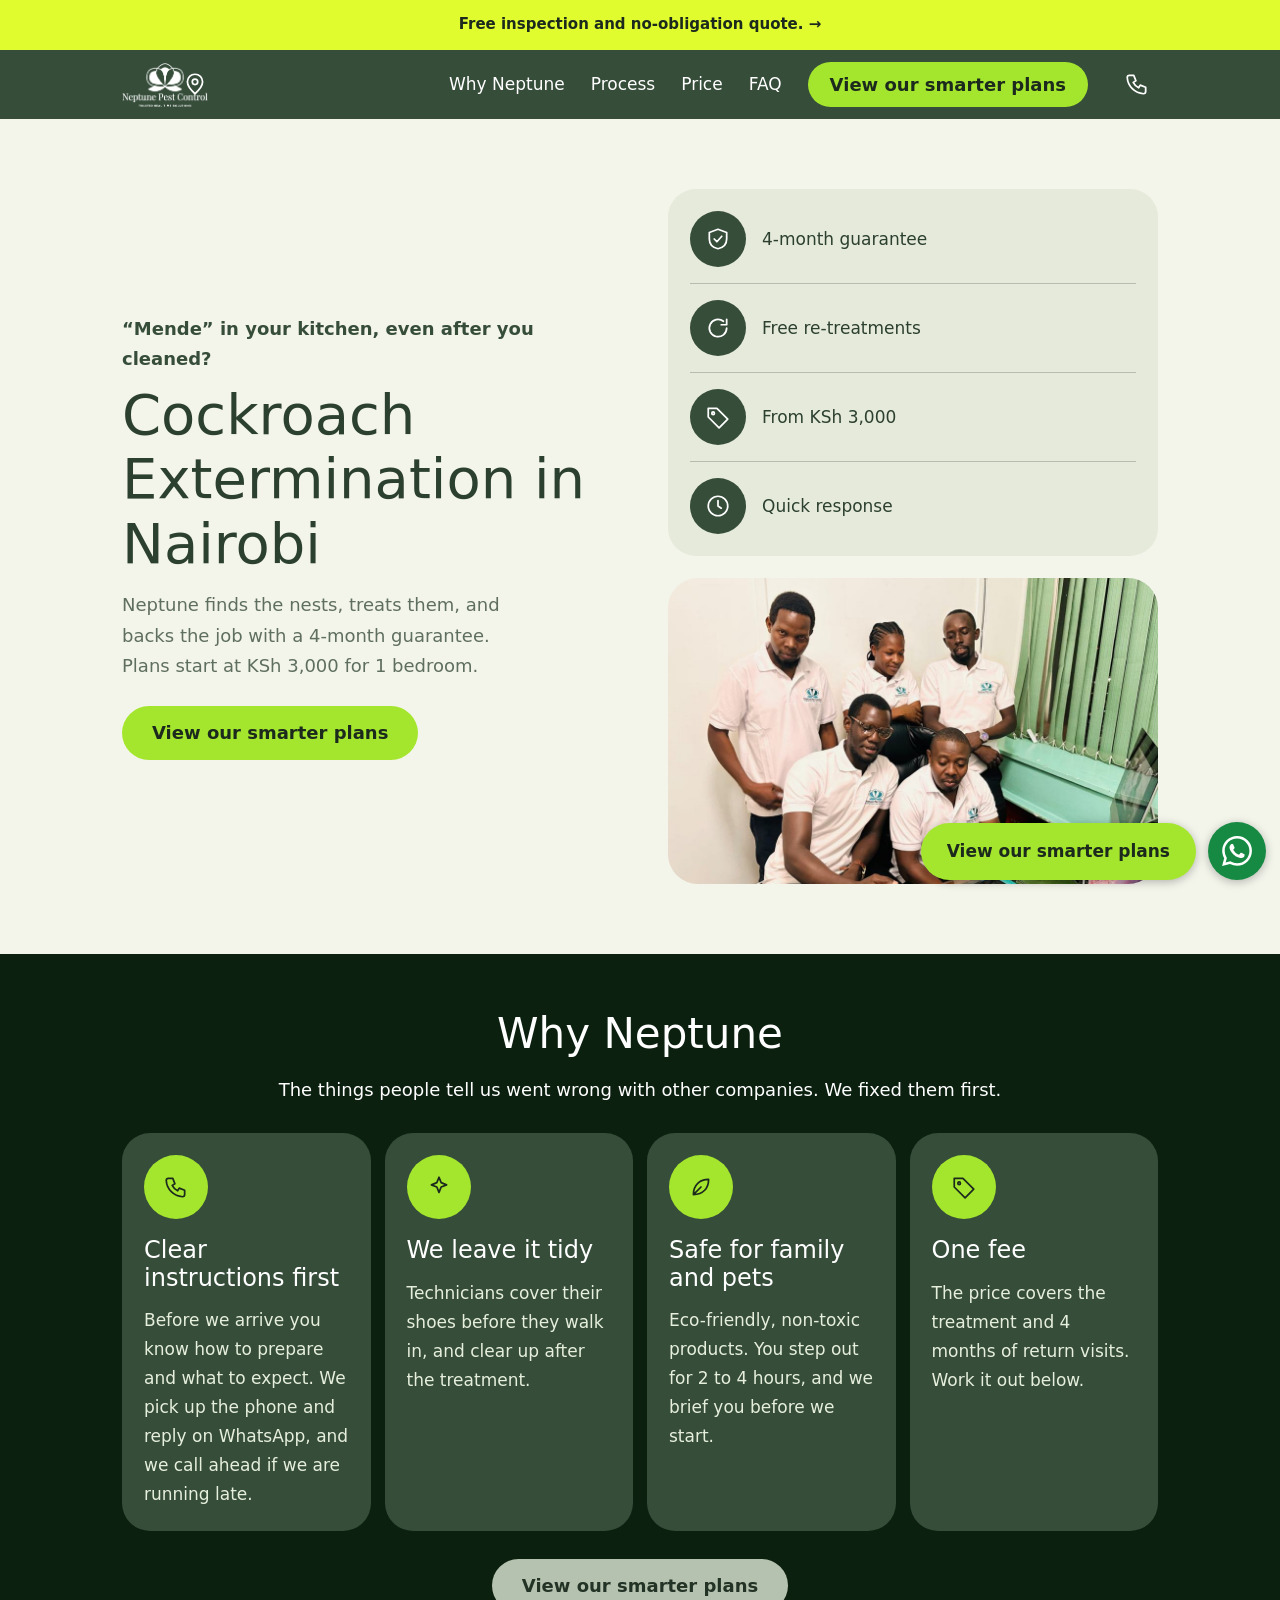
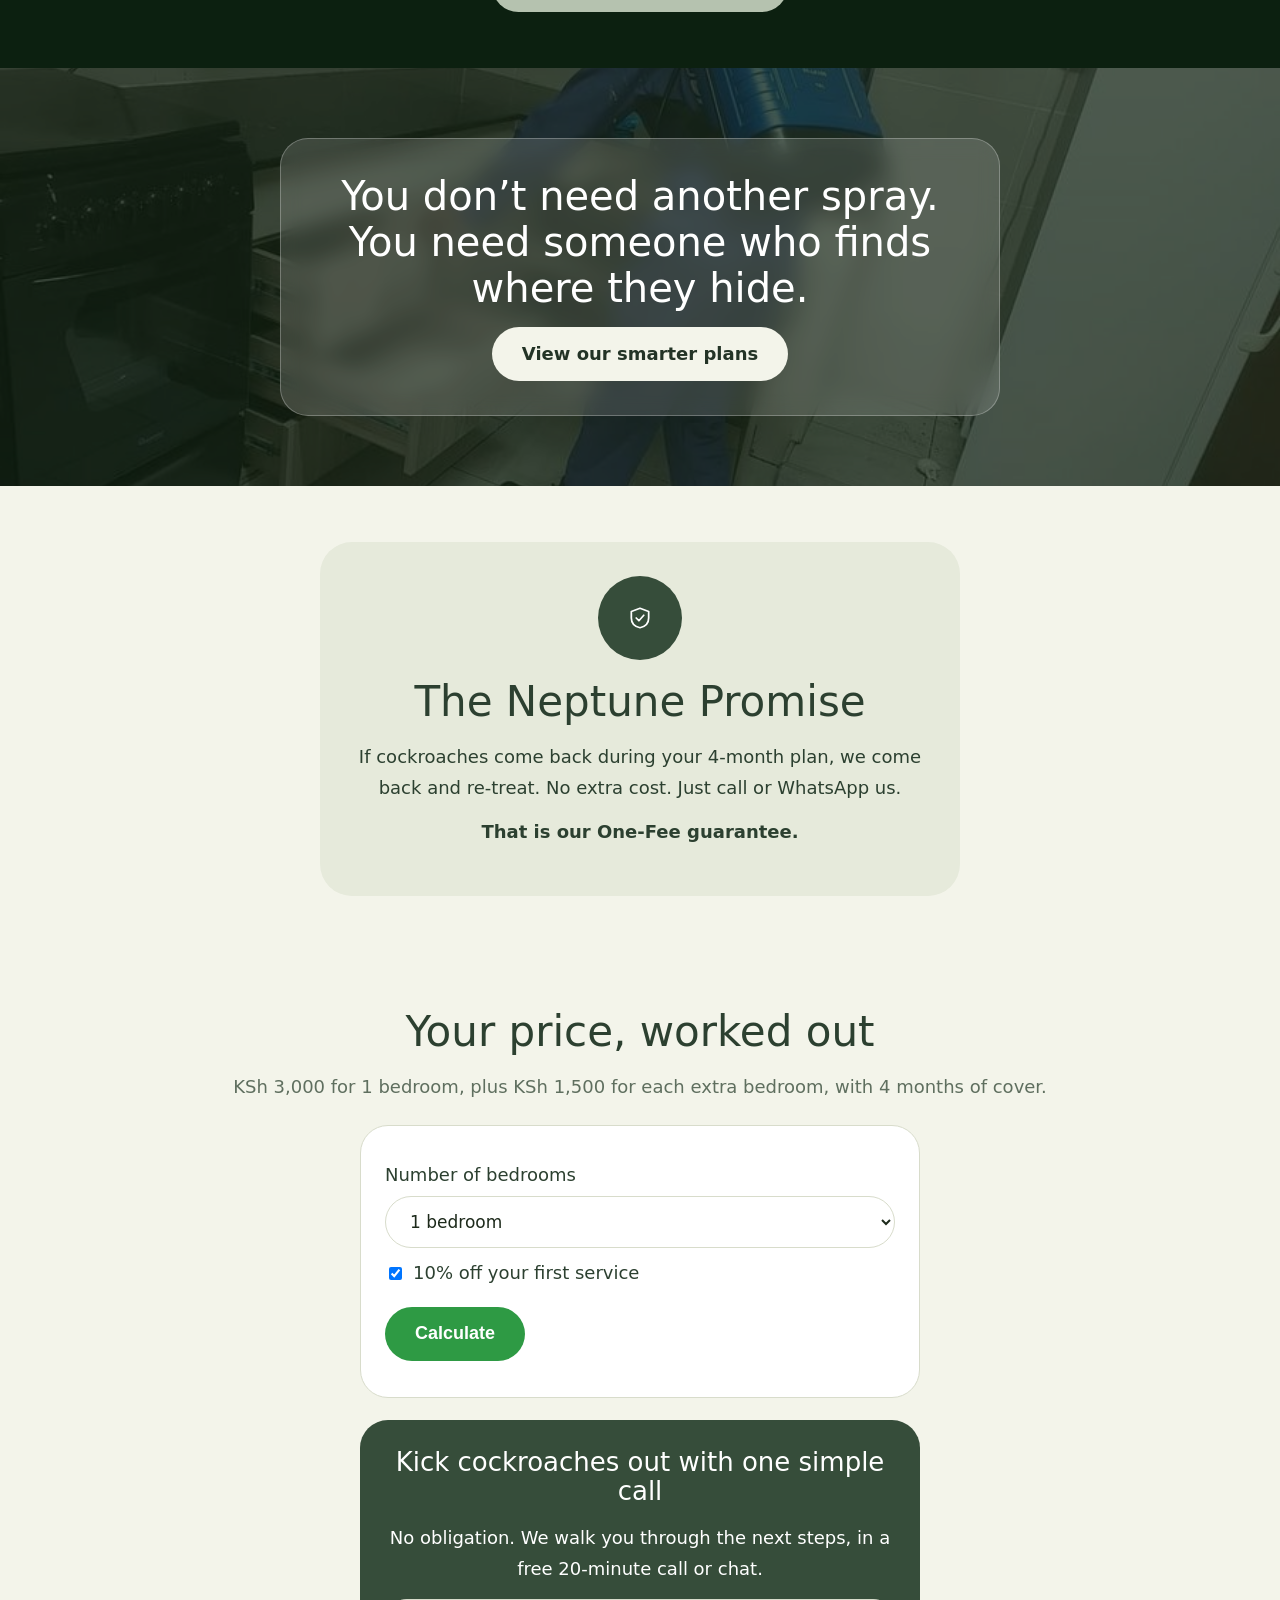
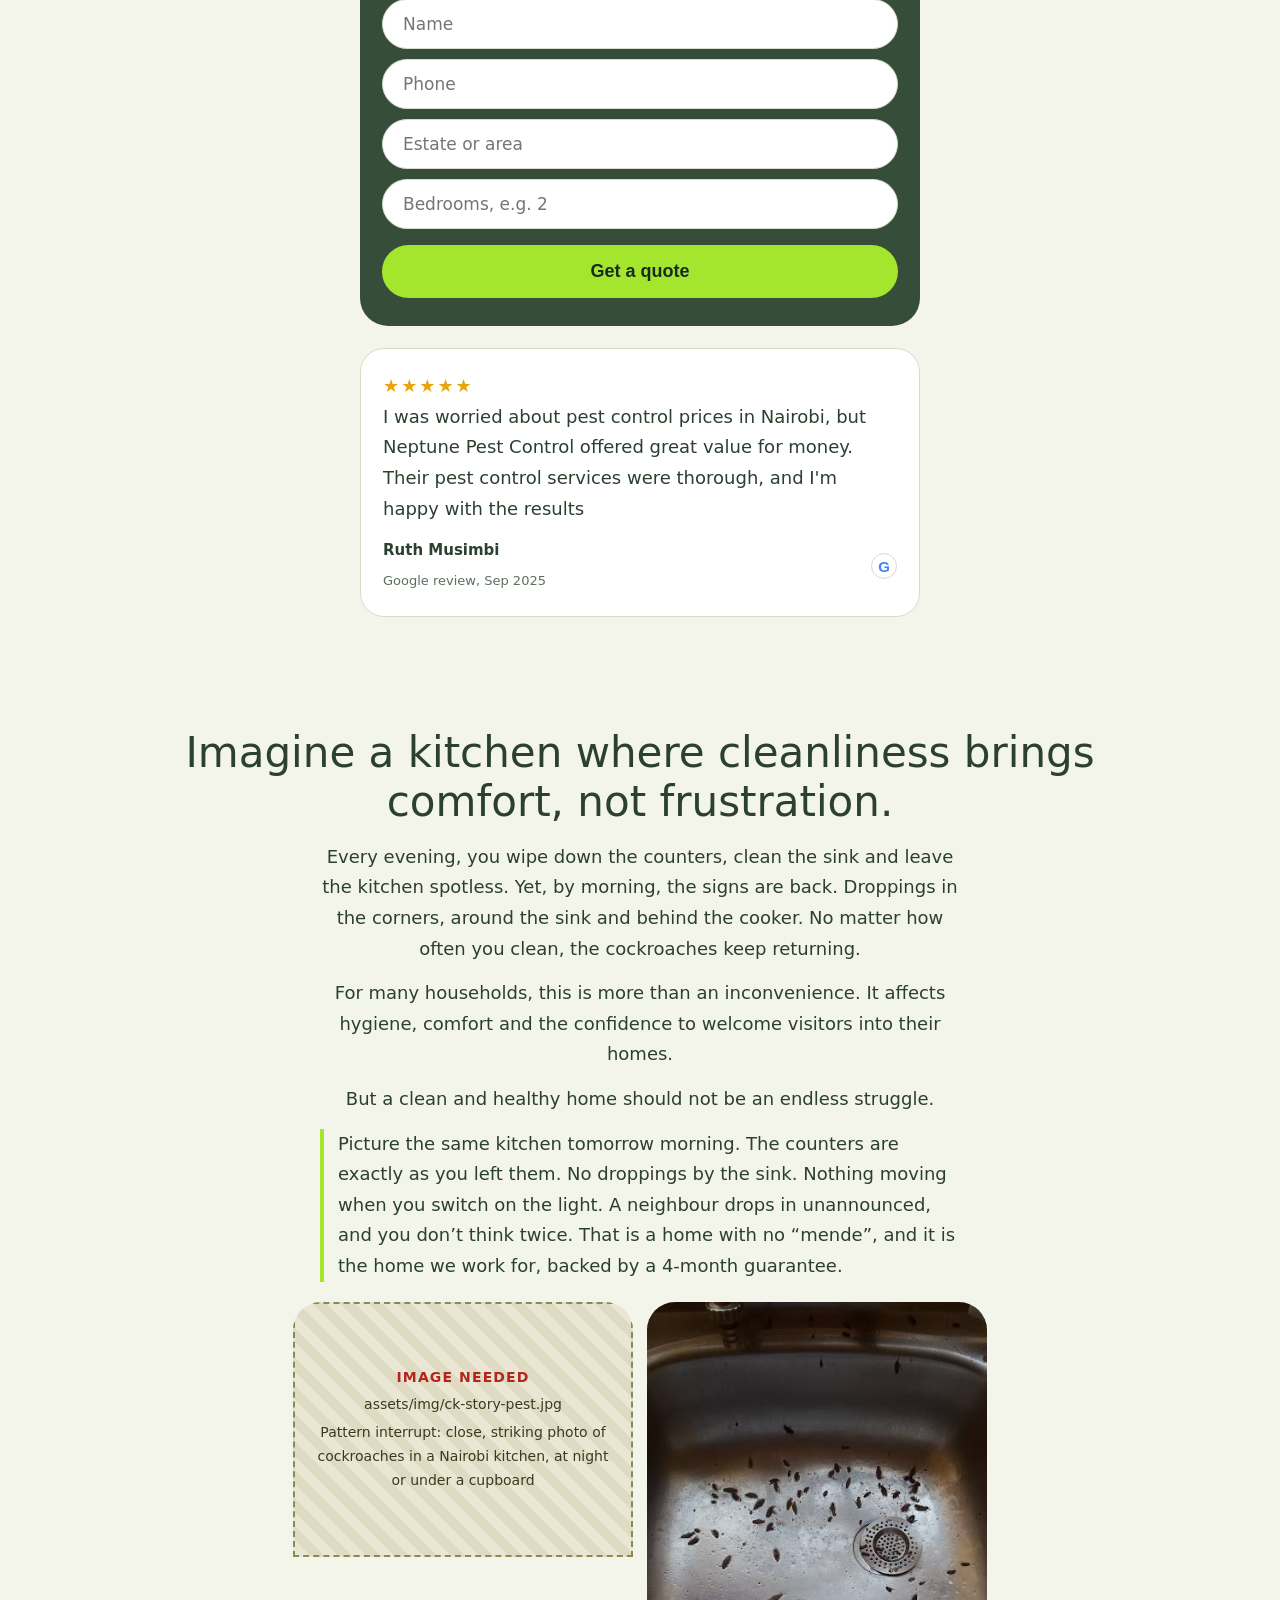
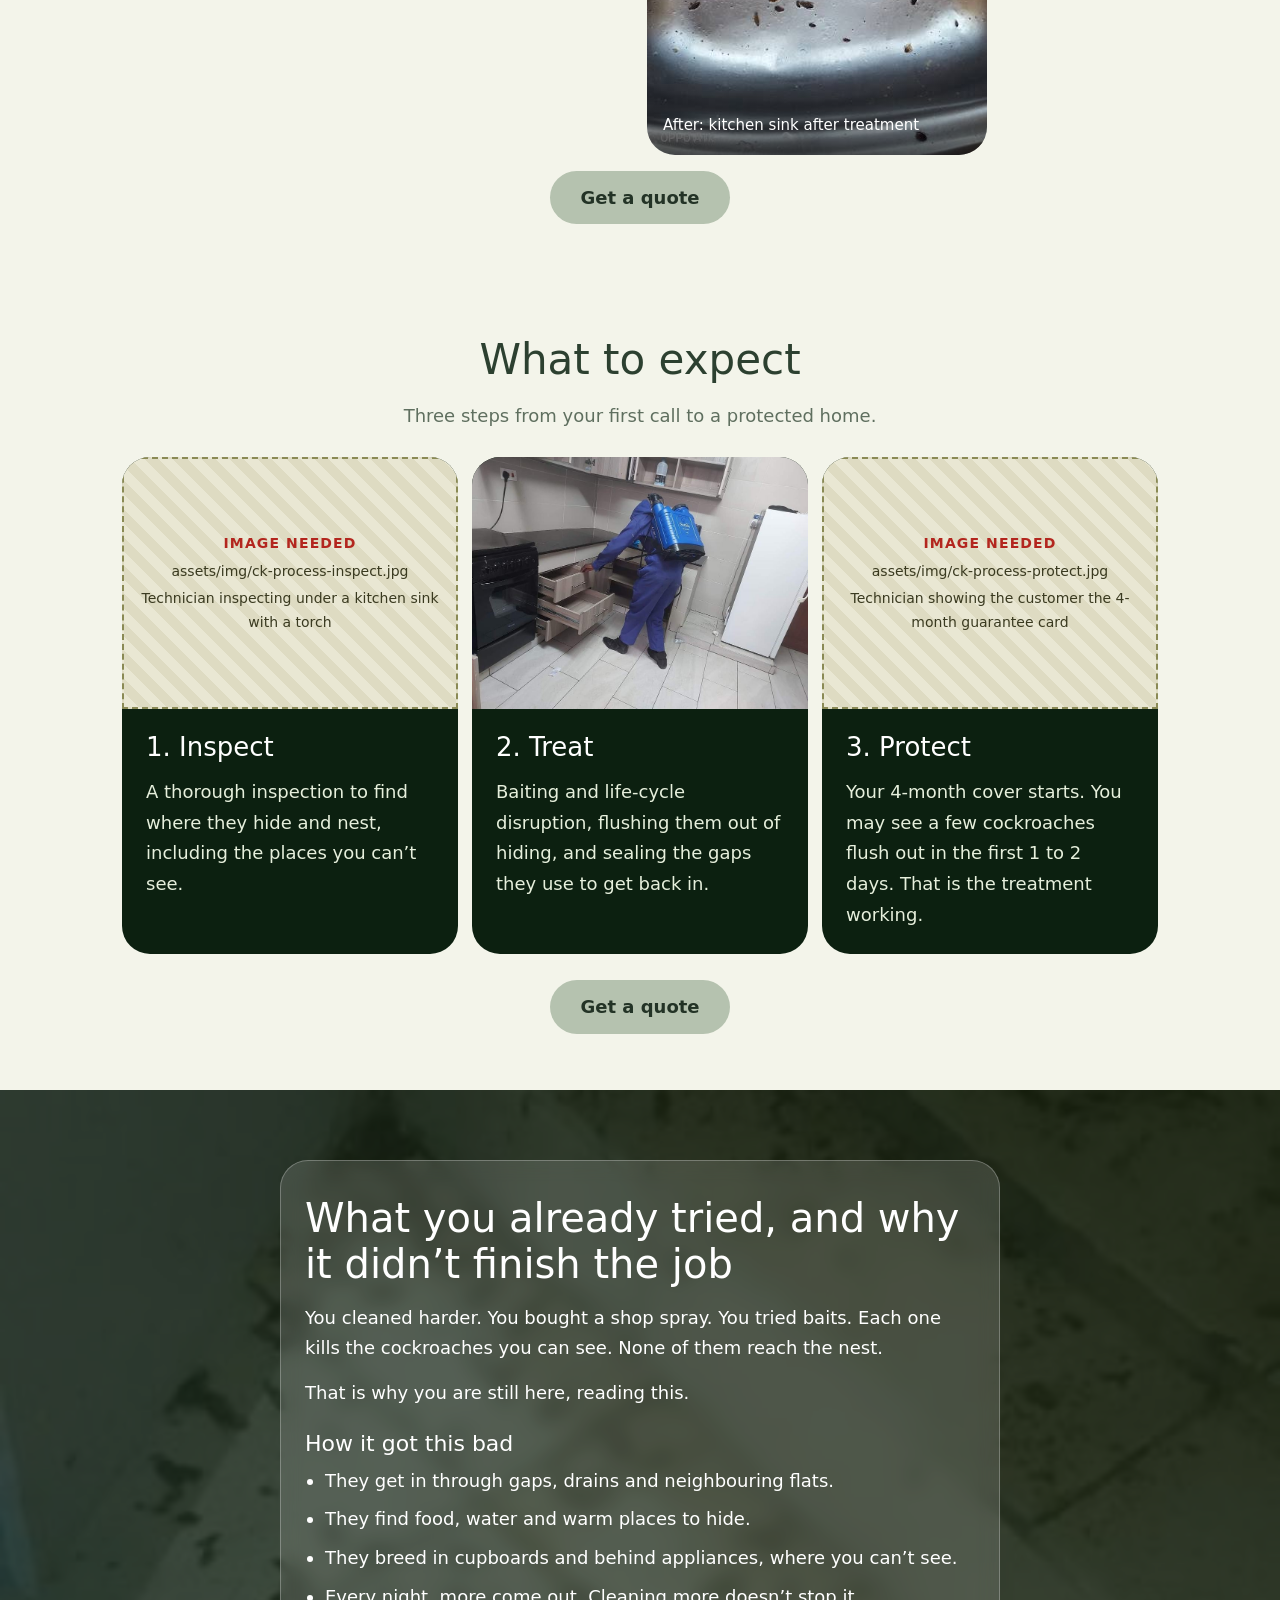
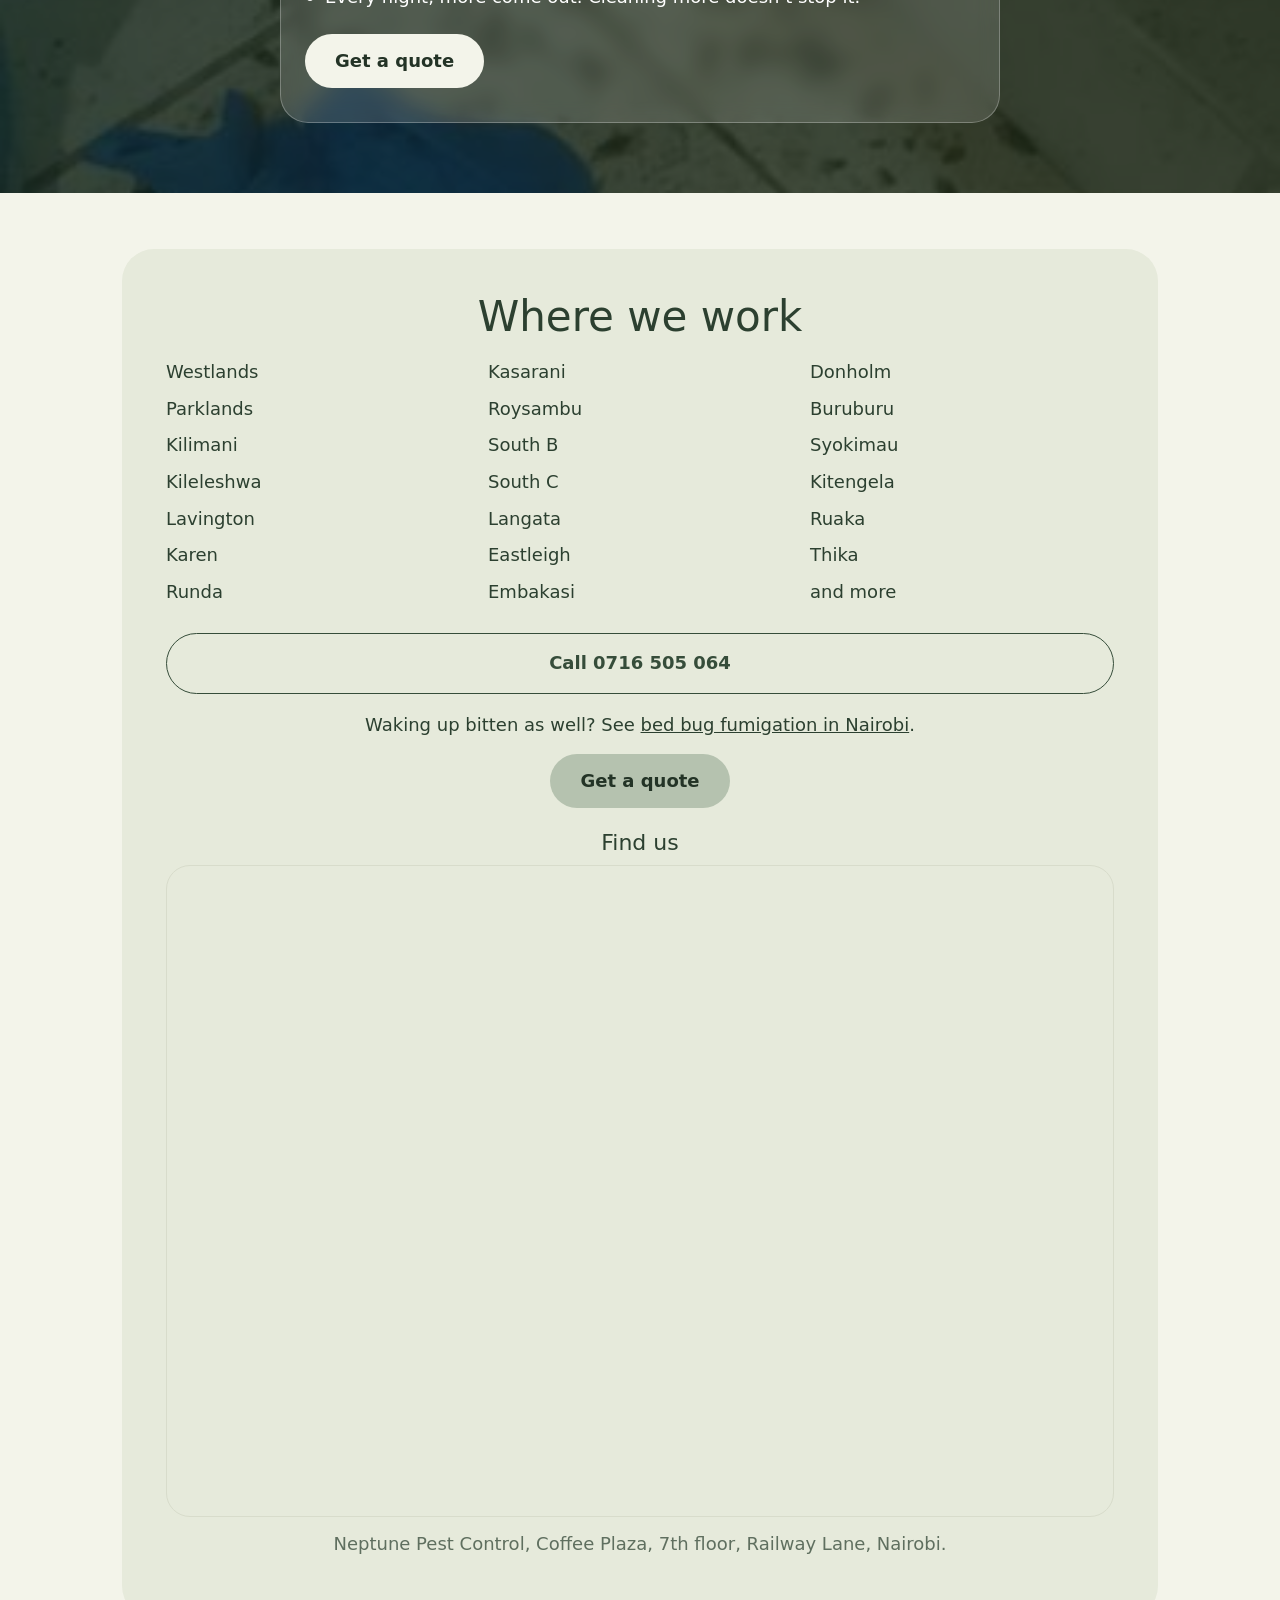
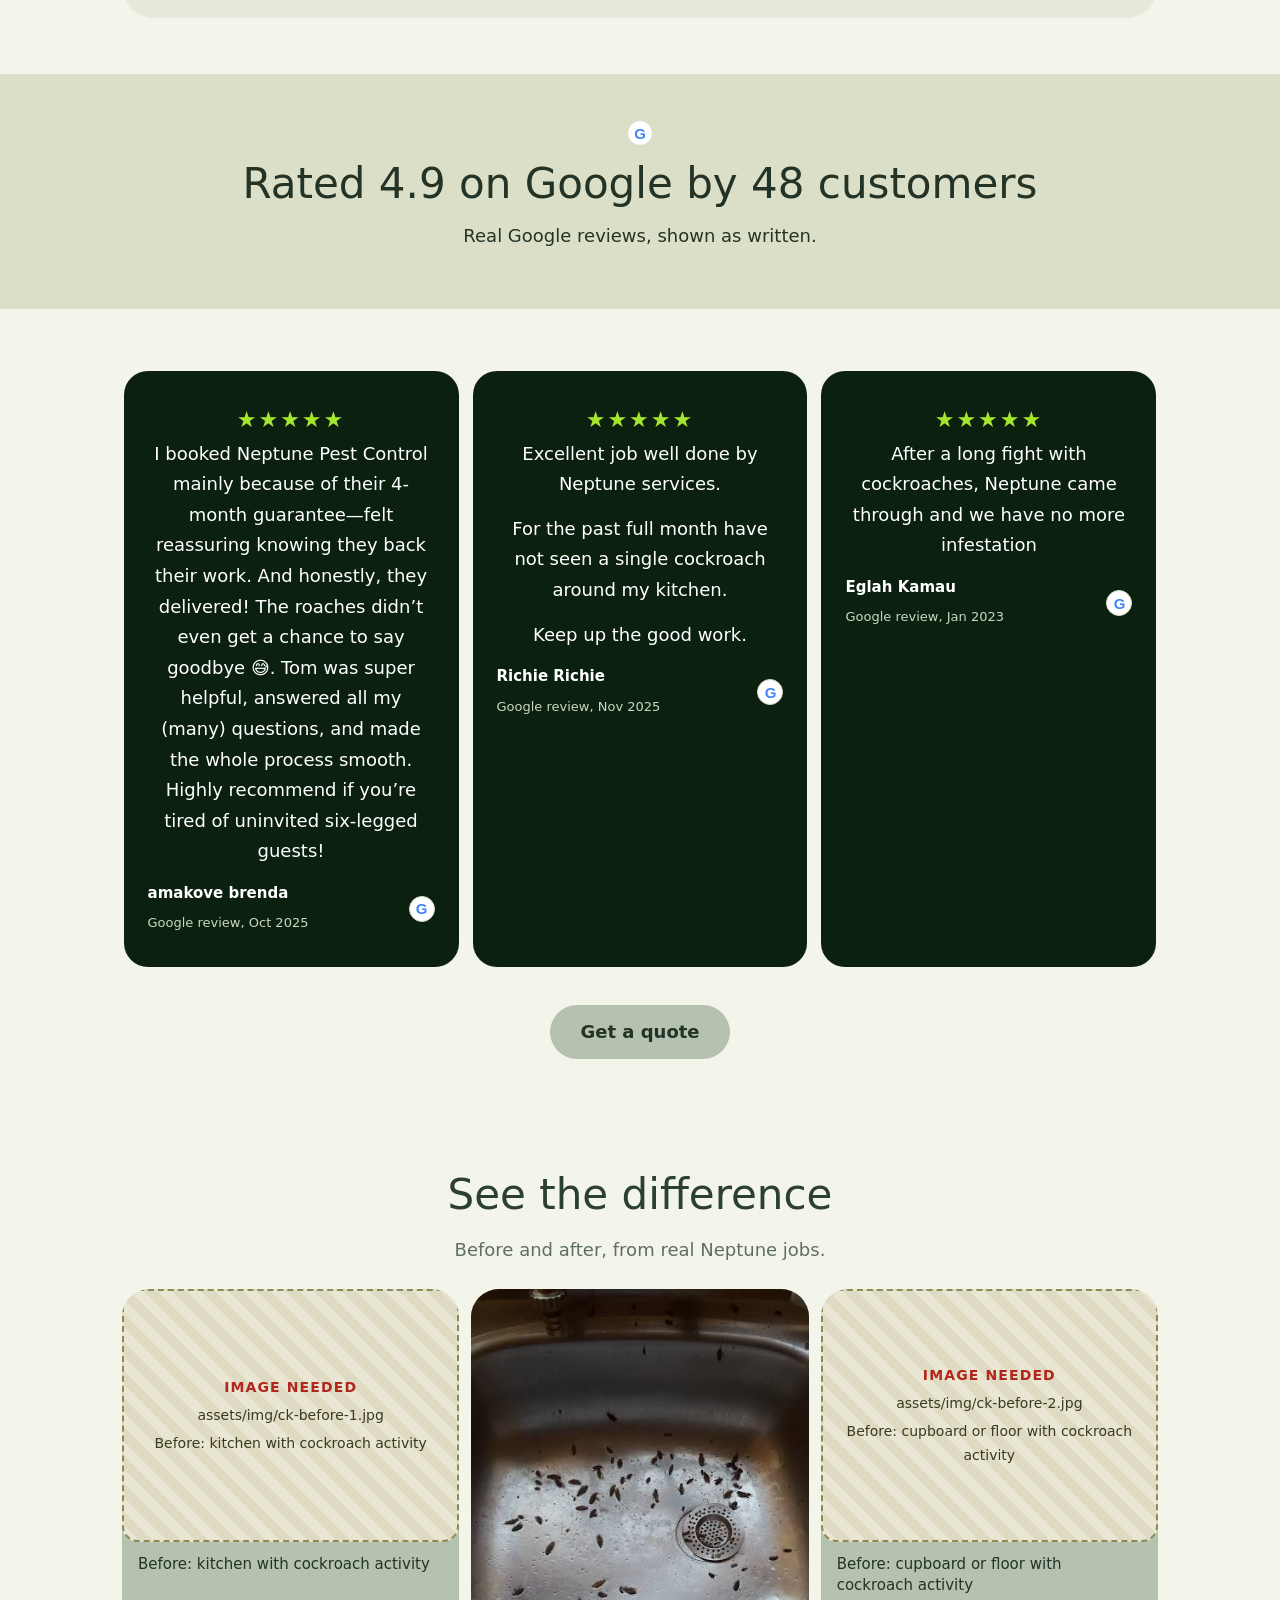
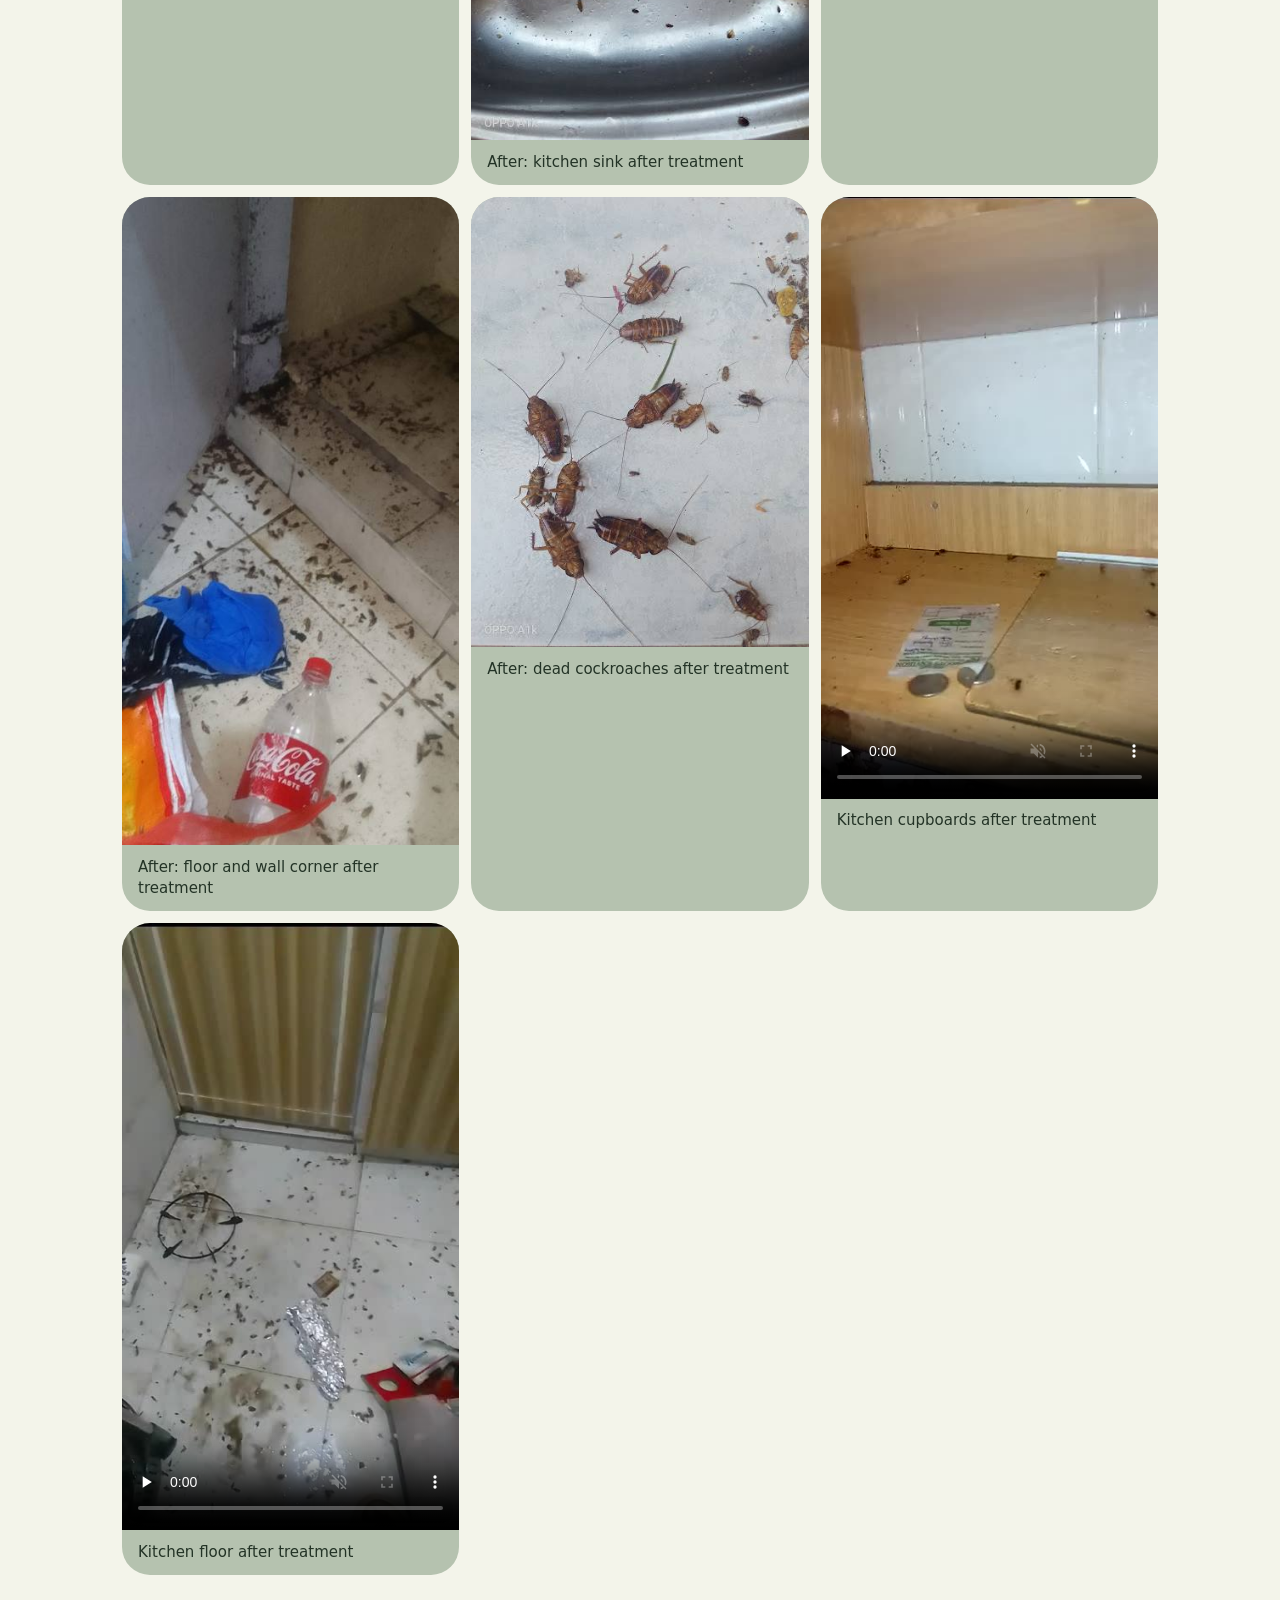
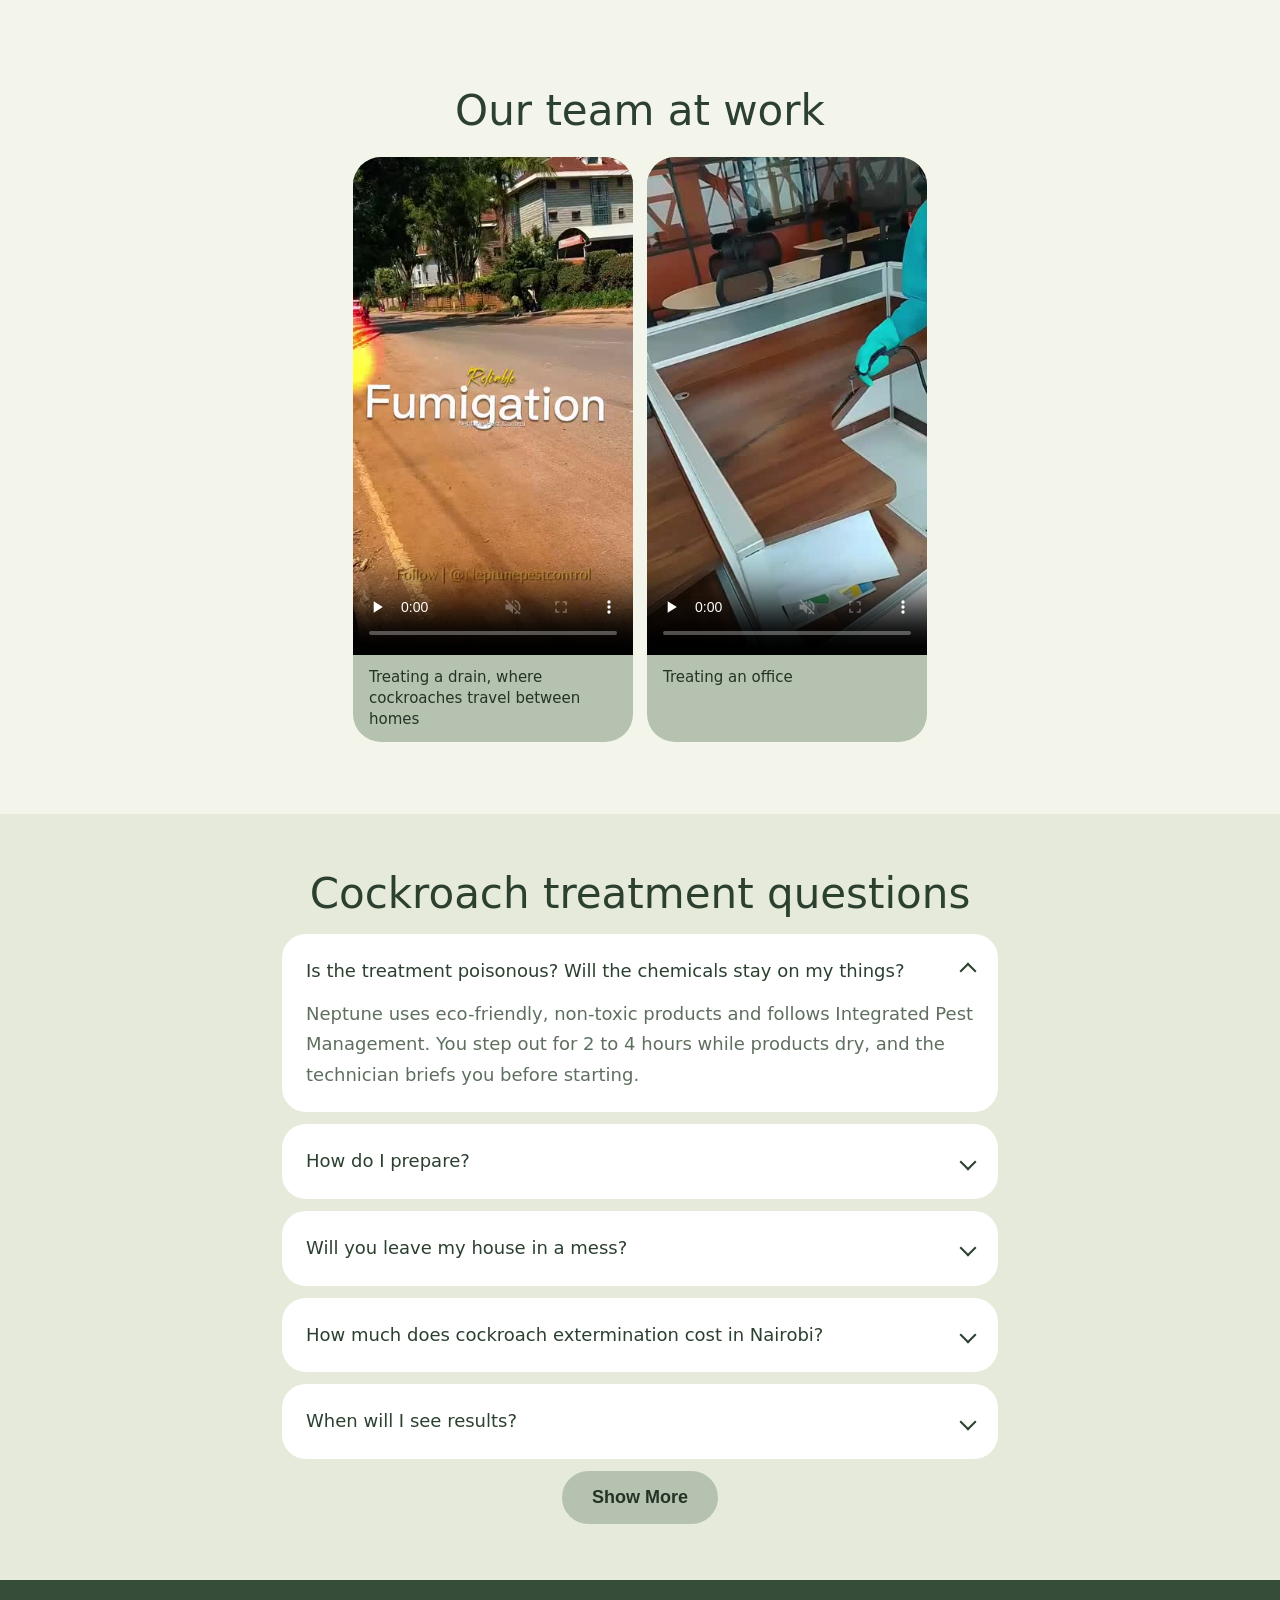
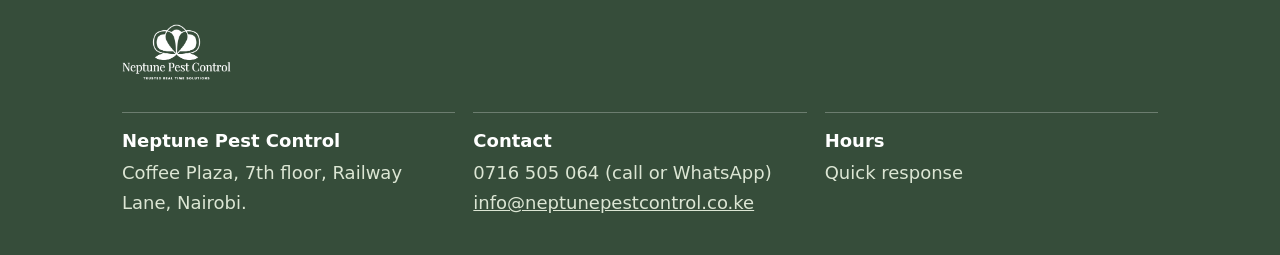
==== commit 60adb90b: "Update index.html" ====
--- a/index.html
+++ b/index.html
@@ -56,11 +56,11 @@
 <section class="award"><span class="gi">G</span><h2>Rated 4.9 on Google by 48 customers</h2><p>Real Google reviews, shown as written.</p></section>
 <section class="sec3"><div class="w3"><div class="rv"><div class="card"><div class="stars">★★★★★</div><p>I booked Neptune Pest Control mainly because of their 4-month guarantee—felt reassuring knowing they back their work. And honestly, they delivered! The roaches didn’t even get a chance to say goodbye 😅. Tom was super helpful, answered all my (many) questions, and made the whole process smooth. Highly recommend if you’re tired of uninvited six-legged guests!</p><div class="rvf"><div><b>amakove brenda</b><span>Google review, Oct 2025</span></div><span class="gi">G</span></div></div><div class="card"><div class="stars">★★★★★</div><p>Excellent job well done by Neptune services.</p><p>For the past full month have not seen a single cockroach around my kitchen.</p><p>Keep up the good work.</p><div class="rvf"><div><b>Richie Richie</b><span>Google review, Nov 2025</span></div><span class="gi">G</span></div></div><div class="card"><div class="stars">★★★★★</div><p>After a long fight with cockroaches, Neptune came through and we have no more infestation</p><div class="rvf"><div><b>Eglah Kamau</b><span>Google review, Jan 2023</span></div><span class="gi">G</span></div></div></div></div><div class="w3 c" style="margin-top:22px"><a class="pill pale" href="#quote">Get a quote</a></div></section>
 
-<section class="sec3"><div class="w3 c"><h2>See the difference</h2><p class="mut">Before and after, from real Neptune jobs.</p></div><div class="w3"><div class="proof"><figure><img class="slot" src="assets/img/ck-before-1.jpg" alt="Before: kitchen with cockroach activity" data-need="Before: kitchen with cockroach activity" data-ratio="4/3" loading="lazy"><figcaption>Before: kitchen with cockroach activity</figcaption></figure><figure><img class="slot" src="assets/img/ck-after-sink.jpg" alt="After: kitchen sink after treatment" data-need="After: kitchen sink after treatment" data-ratio="4/3" loading="lazy"><figcaption>After: kitchen sink after treatment</figcaption></figure><figure><img class="slot" src="assets/img/ck-before-2.jpg" alt="Before: cupboard or floor with cockroach activity" data-need="Before: cupboard or floor with cockroach activity" data-ratio="4/3" loading="lazy"><figcaption>Before: cupboard or floor with cockroach activity</figcaption></figure><figure><img class="slot" src="assets/img/ck-after-floor.jpg" alt="After: floor and wall corner after treatment" data-need="After: floor and wall corner after treatment" data-ratio="4/3" loading="lazy"><figcaption>After: floor and wall corner after treatment</figcaption></figure><figure><img class="slot" src="assets/img/ck-after-corner.jpg" alt="After: dead cockroaches after treatment" data-need="After: dead cockroaches after treatment" data-ratio="4/3" loading="lazy"><figcaption>After: dead cockroaches after treatment</figcaption></figure><figure><video controls muted playsinline preload="none" poster="assets/img/ck-drawers-poster.jpg"><source src="assets/media/ck-drawers.mp4" type="video/mp4"></video><figcaption>Kitchen cupboards after treatment</figcaption></figure><figure><video controls muted playsinline preload="none" poster="assets/img/ck-dead-poster.jpg"><source src="assets/media/ck-dead.mp4" type="video/mp4"></video><figcaption>Dead cockroaches after treatment</figcaption></figure><figure><video controls muted playsinline preload="none" poster="assets/img/ck-floor-poster.jpg"><source src="assets/media/ck-floor.mp4" type="video/mp4"></video><figcaption>Kitchen floor after treatment</figcaption></figure></div></div></section>
+<section class="sec3"><div class="w3 c"><h2>See the difference</h2><p class="mut">Before and after, from real Neptune jobs.</p></div><div class="w3"><div class="proof"><figure><img class="slot" src="assets/img/ck-before-1.jpg" alt="Before: kitchen with cockroach activity" data-need="Before: kitchen with cockroach activity" data-ratio="4/3" loading="lazy"><figcaption>Before: kitchen with cockroach activity</figcaption></figure><figure><img class="slot" src="assets/img/ck-after-sink.jpg" alt="After: kitchen sink after treatment" data-need="After: kitchen sink after treatment" data-ratio="4/3" loading="lazy"><figcaption>After: kitchen sink after treatment</figcaption></figure><figure><img class="slot" src="assets/img/ck-before-2.jpg" alt="Before: cupboard or floor with cockroach activity" data-need="Before: cupboard or floor with cockroach activity" data-ratio="4/3" loading="lazy"><figcaption>Before: cupboard or floor with cockroach activity</figcaption></figure><figure><img class="slot" src="assets/img/ck-after-floor.jpg" alt="After: floor and wall corner after treatment" data-need="After: floor and wall corner after treatment" data-ratio="4/3" loading="lazy"><figcaption>After: floor and wall corner after treatment</figcaption></figure><figure><img class="slot" src="assets/img/ck-after-corner.jpg" alt="After: dead cockroaches after treatment" data-need="After: dead cockroaches after treatment" data-ratio="4/3" loading="lazy"><figcaption>After: dead cockroaches after treatment</figcaption></figure><figure><video controls muted playsinline preload="none" poster="assets/img/ck-drawers-poster.jpg"><source src="assets/media/ck-drawers.mp4" type="video/mp4"></video><figcaption>Kitchen cupboards after treatment</figcaption></figure><figure><video controls muted playsinline preload="none" poster="assets/img/ck-floor-poster.jpg"><source src="assets/media/ck-floor.mp4" type="video/mp4"></video><figcaption>Kitchen floor after treatment</figcaption></figure></div></div></section>
 <section class="sec3"><div class="w3 c"><h2>Our team at work</h2></div><div class="w3"><div class="social"><figure><video controls muted playsinline preload="none" poster="assets/img/ck-drain-poster.jpg"><source src="assets/media/ck-drain.mp4" type="video/mp4"></video><figcaption>Treating a drain, where cockroaches travel between homes</figcaption></figure><figure><video controls muted playsinline preload="none" poster="assets/img/ck-office-poster.jpg"><source src="assets/media/ck-office.mp4" type="video/mp4"></video><figcaption>Treating an office</figcaption></figure></div></div></section>
 
 <section class="sec3 faqs" id="faq"><div class="w3 narrow"><h2 class="c">Cockroach treatment questions</h2><details class="fq" open><summary>Is the treatment poisonous? Will the chemicals stay on my things?</summary><p>Neptune uses eco-friendly, non-toxic products and follows Integrated Pest Management. You step out for 2 to 4 hours while products dry, and the technician briefs you before starting.</p></details><details class="fq"><summary>How do I prepare?</summary><p>Clear the kitchen counters, store food and pet bowls away, and cover utensils. We send you the full checklist before we arrive.</p></details><details class="fq"><summary>Will you leave my house in a mess?</summary><p>No. Technicians cover their shoes before walking in, and tidy up after the treatment.</p></details><details class="fq"><summary>How much does cockroach extermination cost in Nairobi?</summary><p>KSh 3,000 for 1 bedroom, plus KSh 1,500 for each extra bedroom. Use the calculator above.</p></details><details class="fq"><summary>When will I see results?</summary><p>Most people see a clear drop in 24 to 48 hours.</p></details><details class="fq more" hidden><summary>What if I still see one after the treatment?</summary><p>Call or WhatsApp us. Within your 4-month plan we return and re-treat at no extra cost.</p></details><details class="fq more" hidden><summary>How quickly can you come?</summary><p>Quick response. Call or WhatsApp us and we will arrange your visit.</p></details><div class="c"><button class="pill pale" id="showmore">Show More</button></div></div></section>
 
 <footer class="ft3"><div class="w3"><a class="flogo" href="#top"><img src="assets/img/neptune-logo-white.png" alt="Neptune Pest Control" width="110" height="56"></a><div class="fg"><div><h3>Neptune Pest Control</h3><p>Coffee Plaza, 7th floor, Railway Lane, Nairobi.</p></div><div><h3>Contact</h3><p>0716 505 064 (call or WhatsApp)<br><a href="mailto:info@neptunepestcontrol.co.ke">info@neptunepestcontrol.co.ke</a></p></div><div><h3>Hours</h3><p>Quick response</p></div></div></div></footer>
 <div class="sbar"><a href="#price">View our smarter plans</a></div><div class="fabs"><a class="fab" aria-label="Chat on WhatsApp" data-wa="Hello Neptune, I need cockroach extermination in Nairobi." href="https://wa.me/254716505064"><svg viewBox="0 0 24 24" fill="#fff" aria-hidden="true"><path d="M17.472 14.382c-.297-.149-1.758-.867-2.03-.967-.273-.099-.471-.148-.67.15-.197.297-.767.966-.94 1.164-.173.199-.347.223-.644.075-.297-.15-1.255-.463-2.39-1.475-.883-.788-1.48-1.761-1.653-2.059-.173-.297-.018-.458.13-.606.134-.133.298-.347.446-.52.149-.174.198-.298.298-.497.099-.198.05-.371-.025-.52-.075-.149-.669-1.612-.916-2.207-.242-.579-.487-.5-.669-.51-.173-.008-.371-.01-.57-.01-.198 0-.52.074-.792.372-.272.297-1.04 1.016-1.04 2.479 0 1.462 1.065 2.875 1.213 3.074.149.198 2.096 3.2 5.077 4.487.709.306 1.262.489 1.694.625.712.227 1.36.195 1.871.118.571-.085 1.758-.719 2.006-1.413.248-.694.248-1.289.173-1.413-.074-.124-.272-.198-.57-.347m-5.421 7.403h-.004a9.87 9.87 0 01-5.031-1.378l-.361-.214-3.741.982.998-3.648-.235-.374a9.86 9.86 0 01-1.51-5.26c.001-5.45 4.436-9.884 9.888-9.884 2.64 0 5.122 1.03 6.988 2.898a9.825 9.825 0 012.893 6.994c-.003 5.45-4.437 9.884-9.885 9.884m8.413-18.297A11.815 11.815 0 0012.05 0C5.495 0 .16 5.335.157 11.892c0 2.096.547 4.142 1.588 5.945L.057 24l6.305-1.654a11.882 11.882 0 005.683 1.448h.005c6.554 0 11.89-5.335 11.893-11.893a11.821 11.821 0 00-3.48-8.413z"/></svg></a></div>
-<script src="assets/js/config.js"></script><script src="assets/js/main.js"></script></body></html>+<script src="assets/js/config.js"></script><script src="assets/js/main.js"></script></body></html>
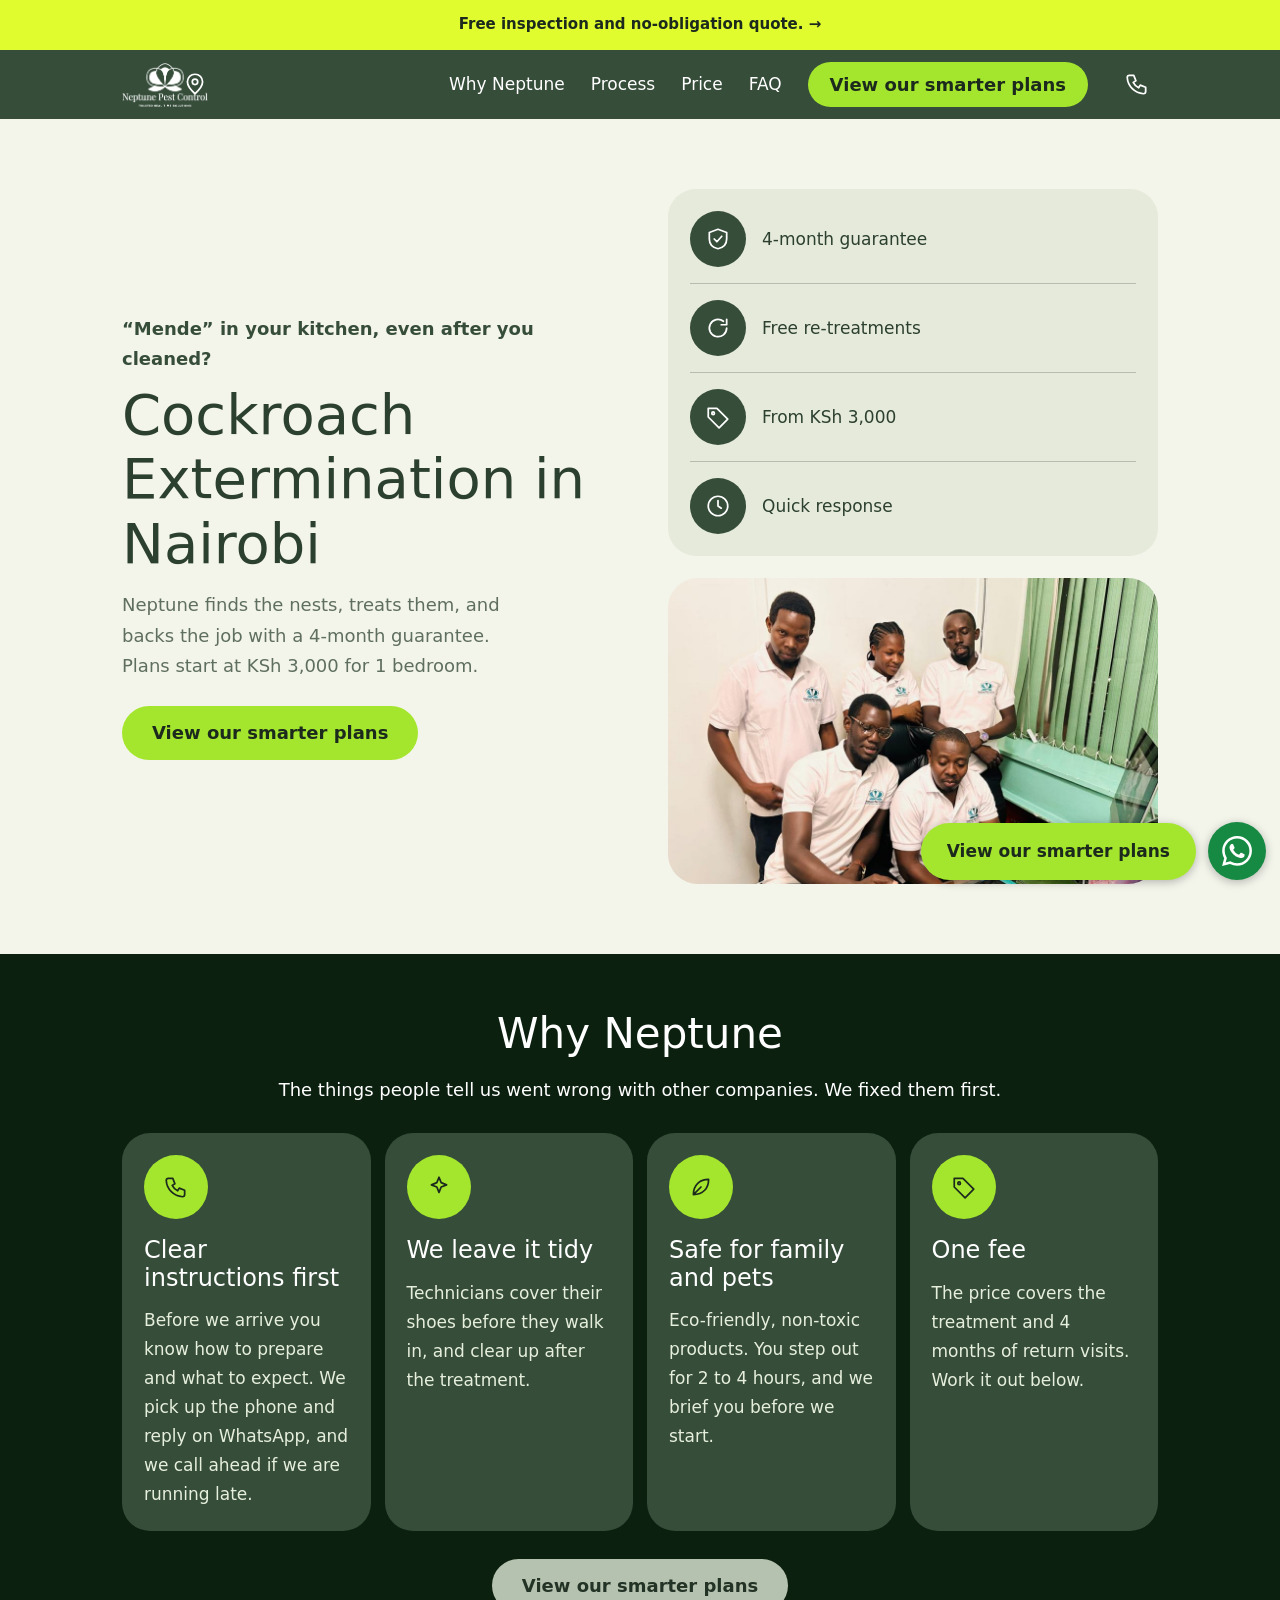
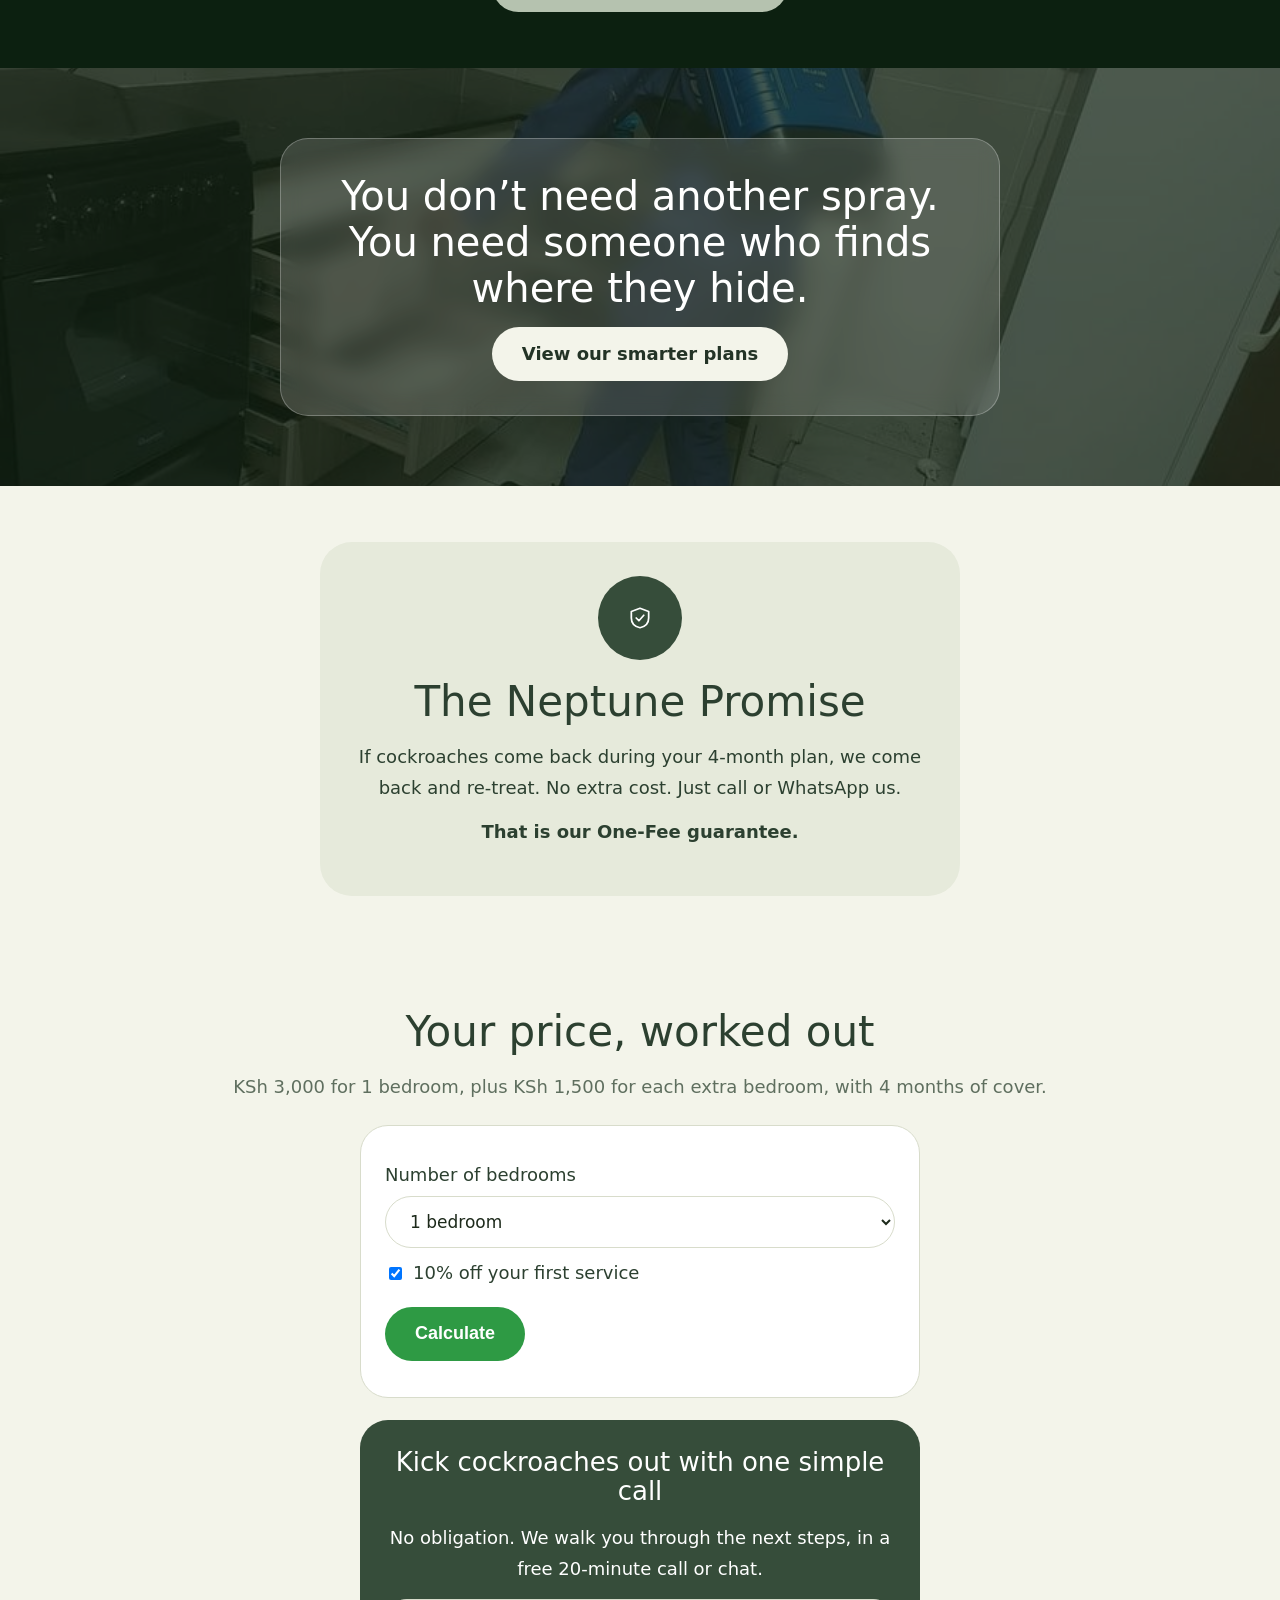
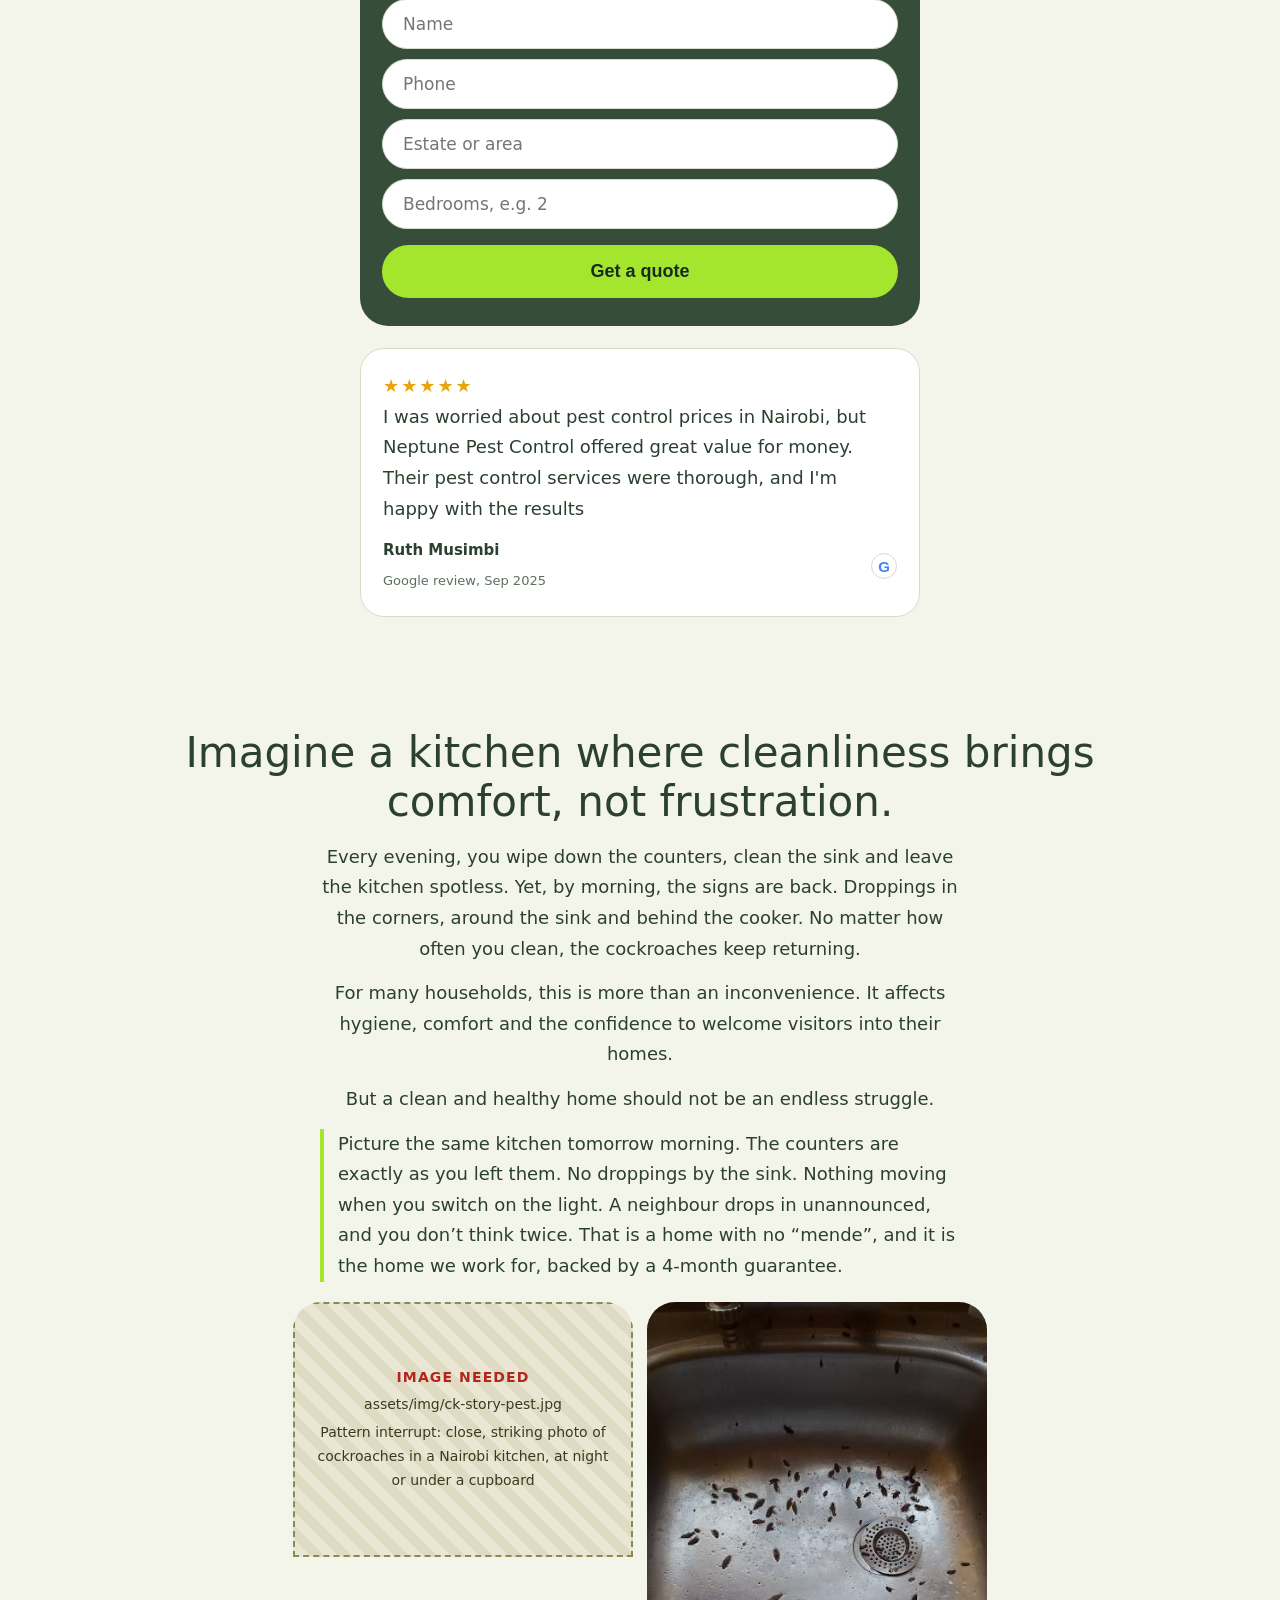
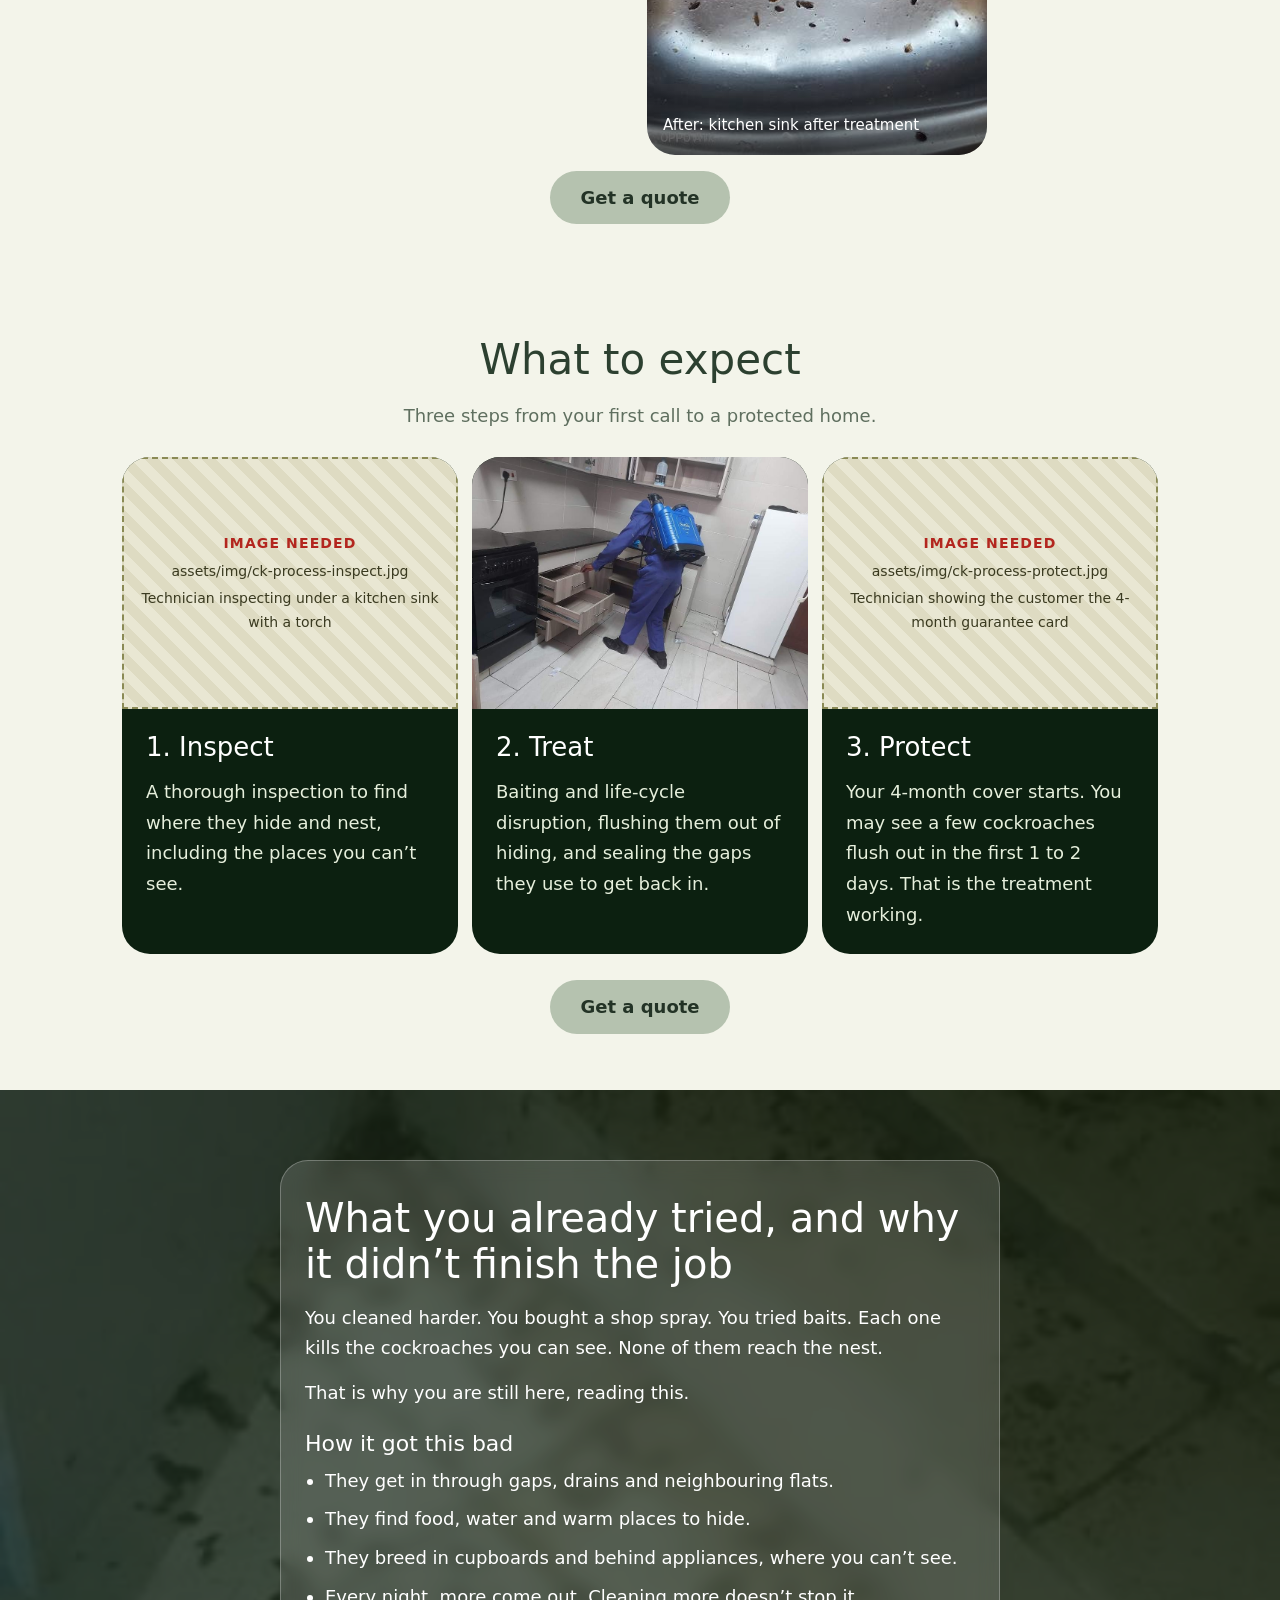
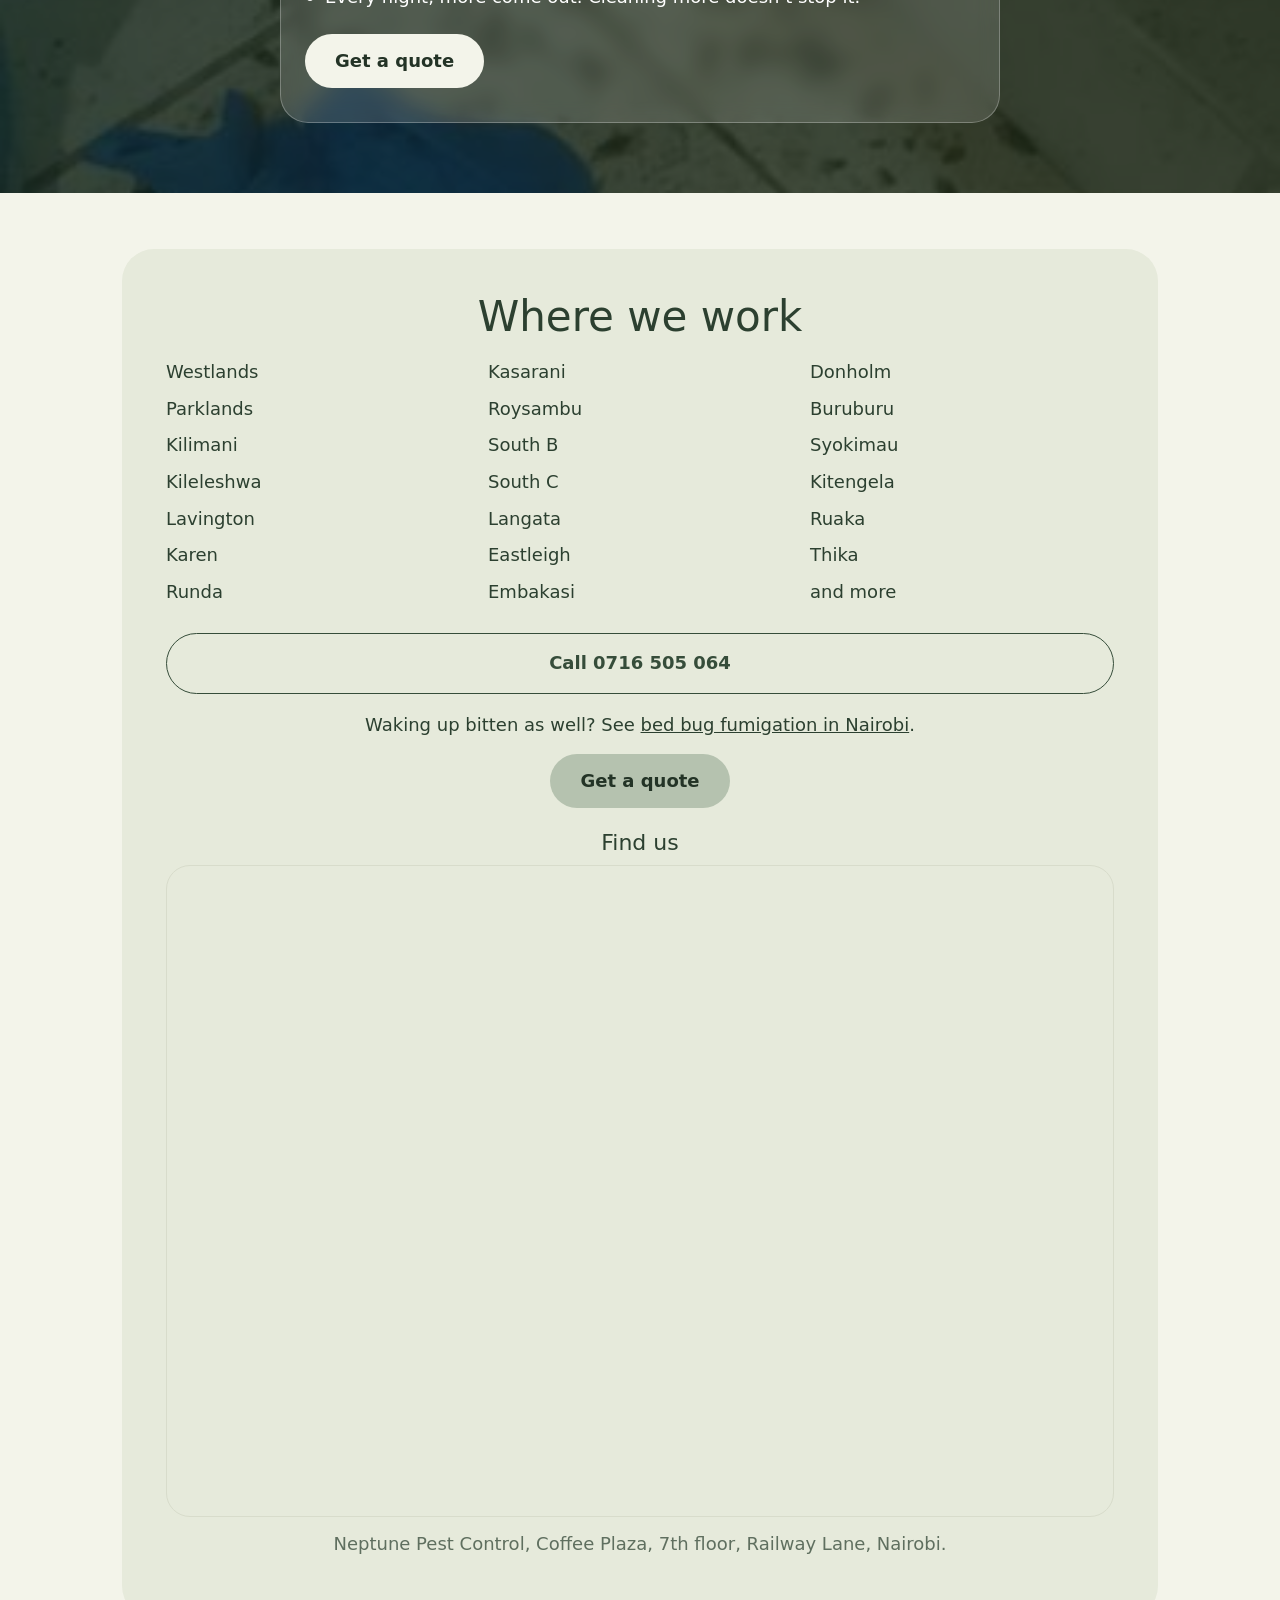
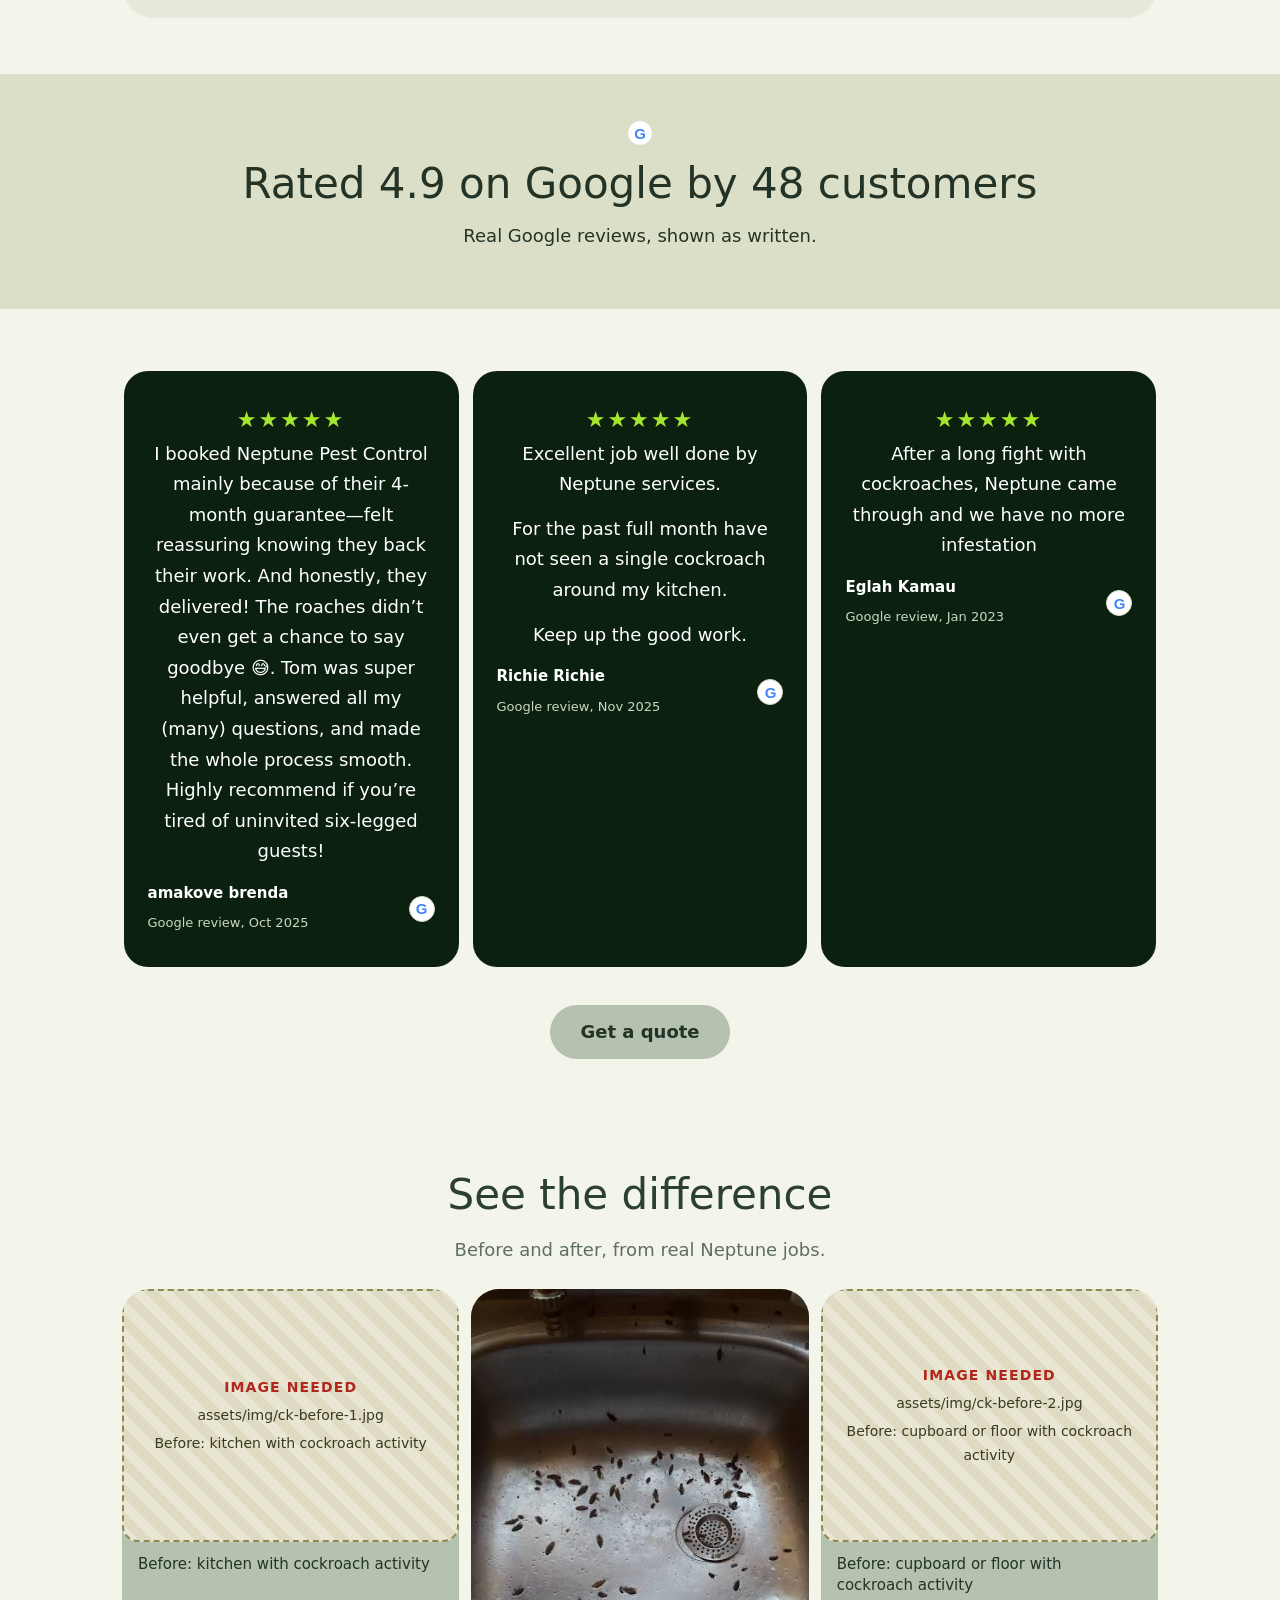
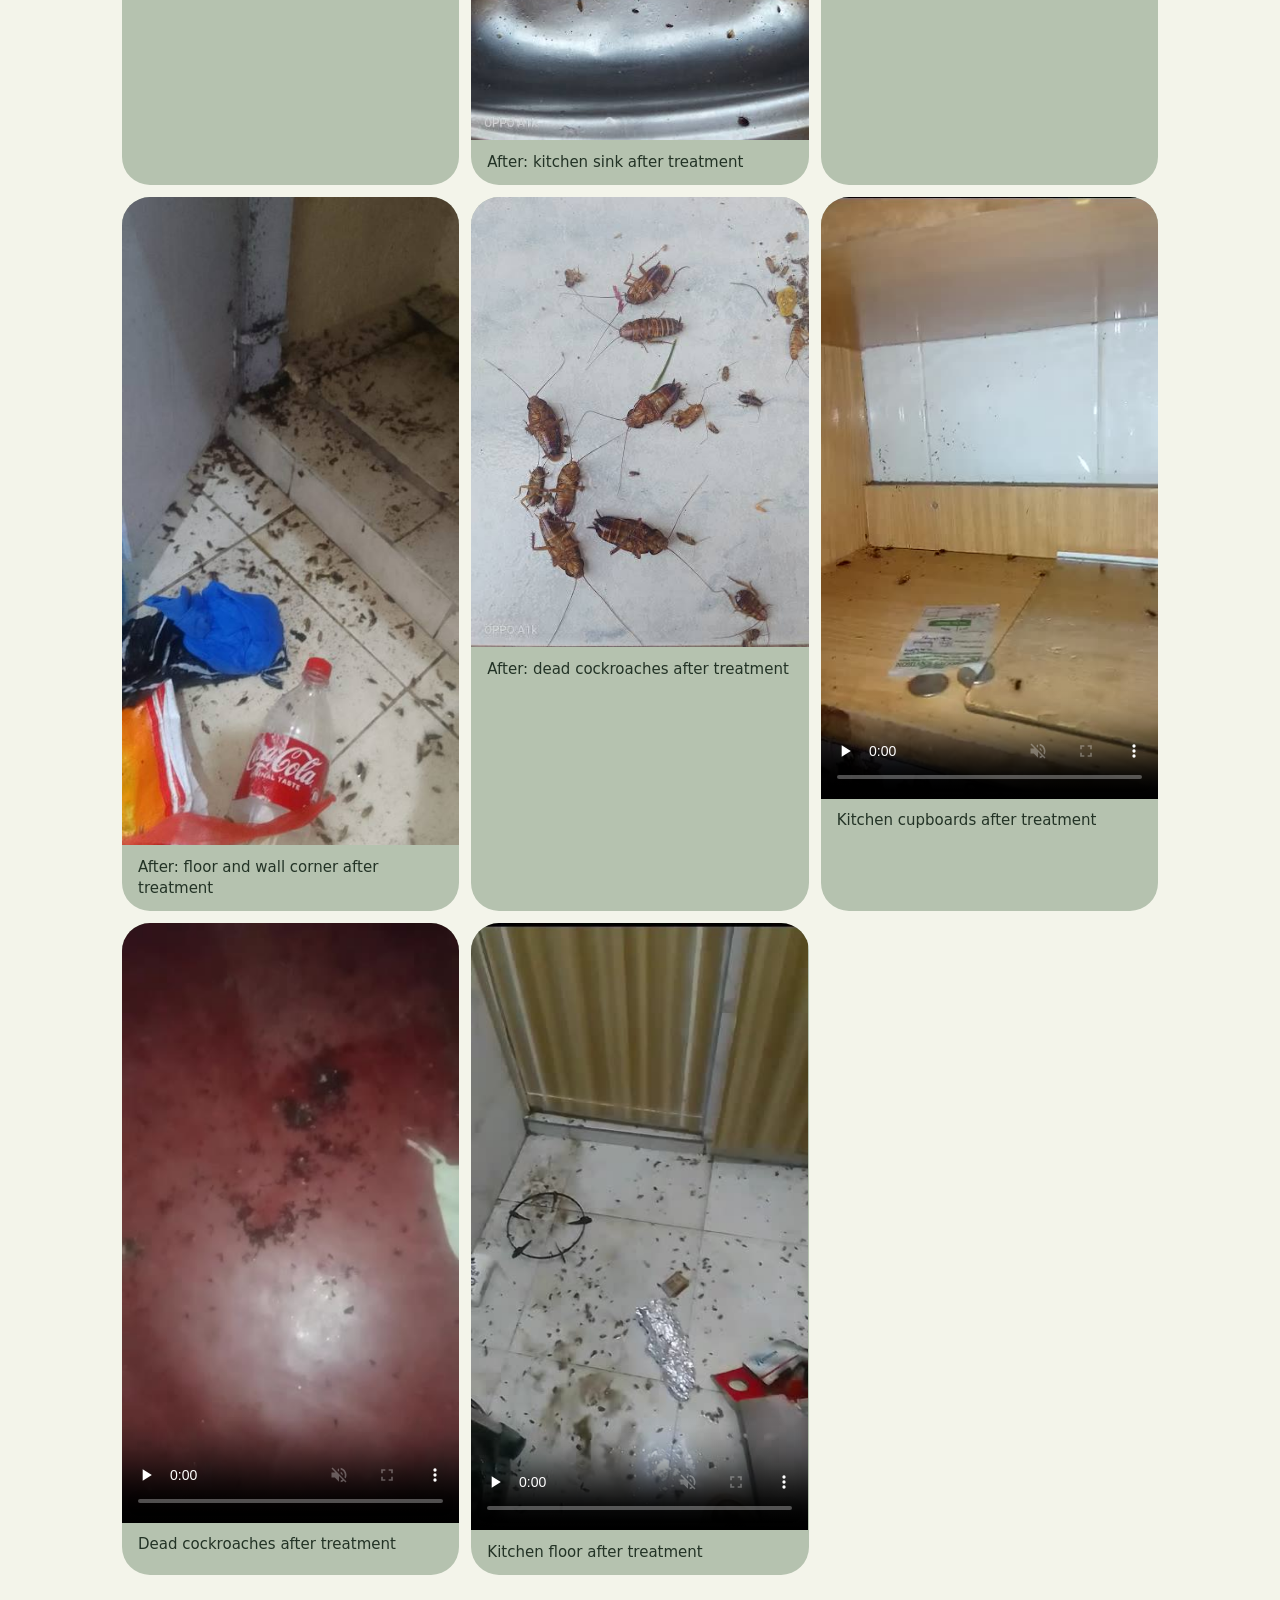
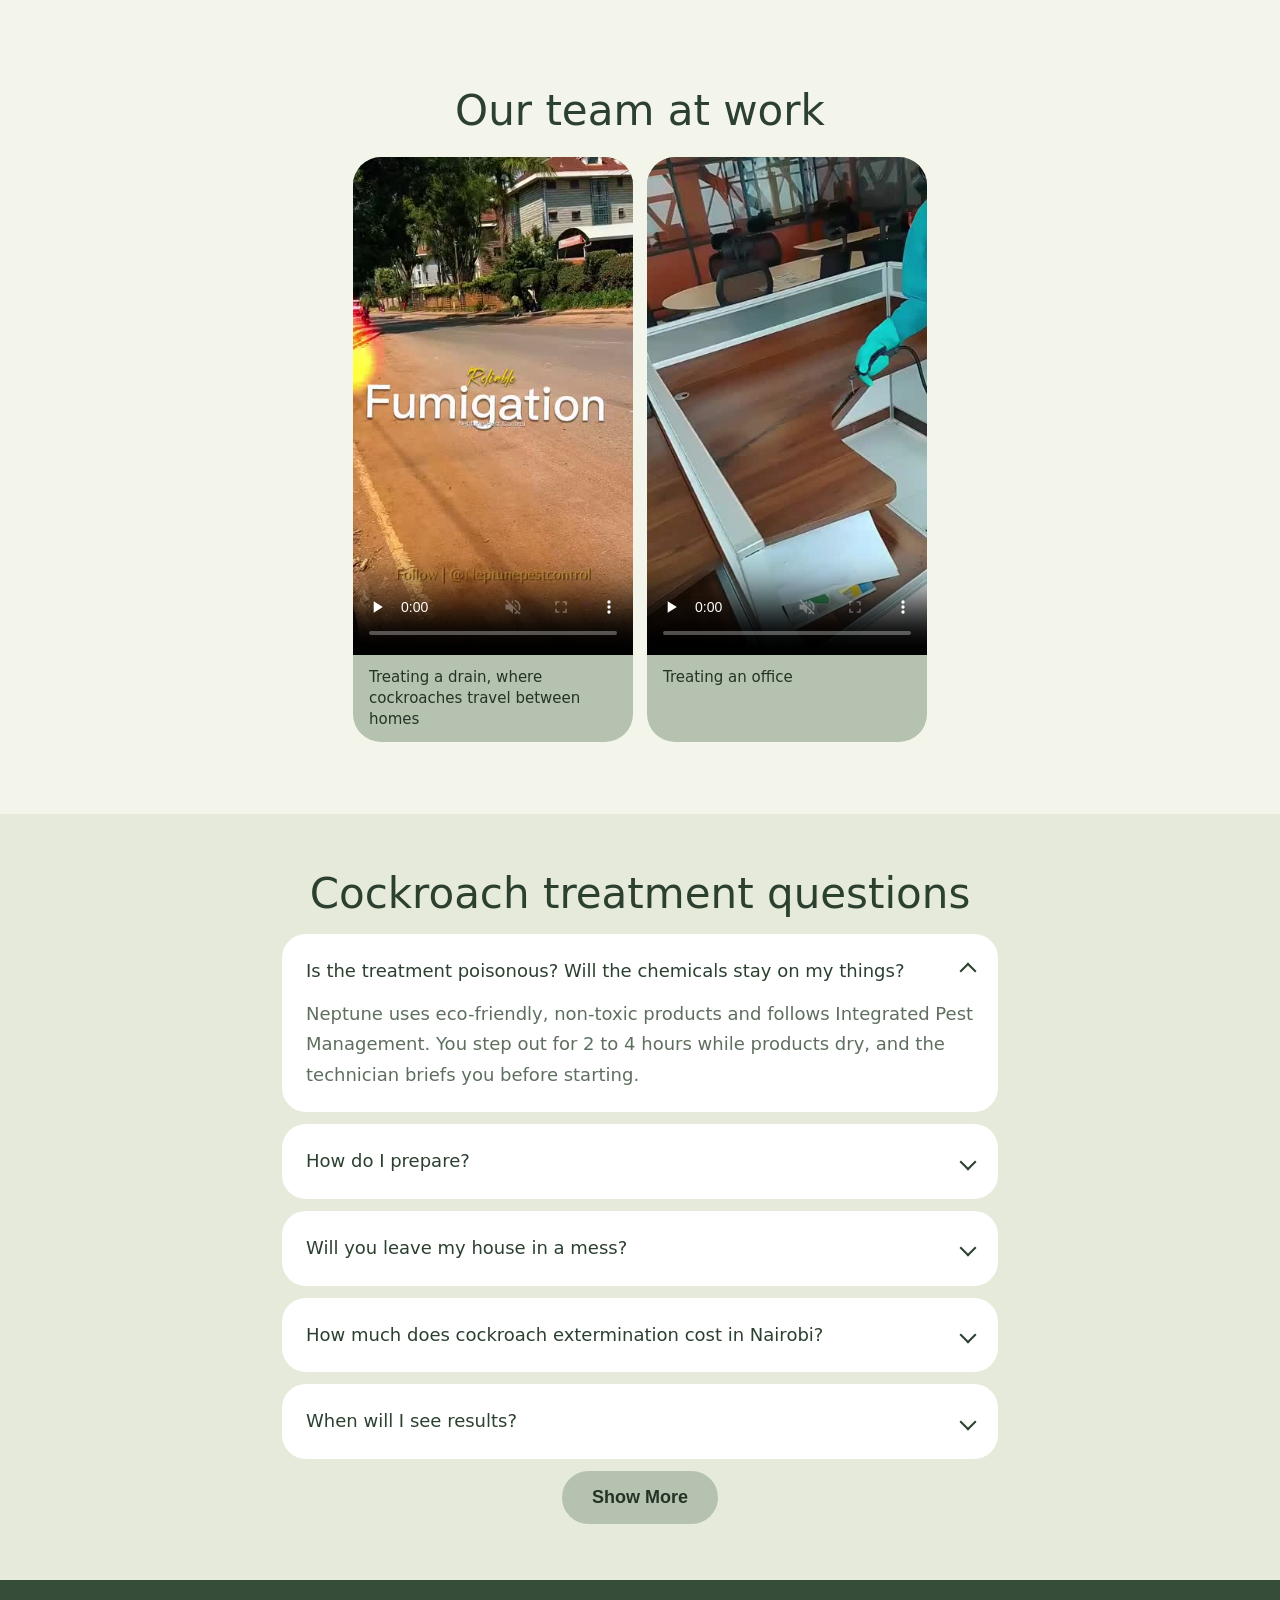
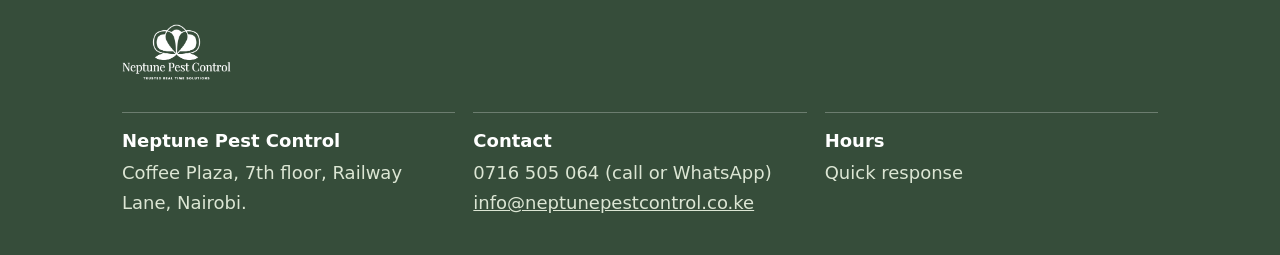
==== commit 1bbc3aca: "Add files via upload" ====
--- a/index.html
+++ b/index.html
@@ -56,11 +56,11 @@
 <section class="award"><span class="gi">G</span><h2>Rated 4.9 on Google by 48 customers</h2><p>Real Google reviews, shown as written.</p></section>
 <section class="sec3"><div class="w3"><div class="rv"><div class="card"><div class="stars">★★★★★</div><p>I booked Neptune Pest Control mainly because of their 4-month guarantee—felt reassuring knowing they back their work. And honestly, they delivered! The roaches didn’t even get a chance to say goodbye 😅. Tom was super helpful, answered all my (many) questions, and made the whole process smooth. Highly recommend if you’re tired of uninvited six-legged guests!</p><div class="rvf"><div><b>amakove brenda</b><span>Google review, Oct 2025</span></div><span class="gi">G</span></div></div><div class="card"><div class="stars">★★★★★</div><p>Excellent job well done by Neptune services.</p><p>For the past full month have not seen a single cockroach around my kitchen.</p><p>Keep up the good work.</p><div class="rvf"><div><b>Richie Richie</b><span>Google review, Nov 2025</span></div><span class="gi">G</span></div></div><div class="card"><div class="stars">★★★★★</div><p>After a long fight with cockroaches, Neptune came through and we have no more infestation</p><div class="rvf"><div><b>Eglah Kamau</b><span>Google review, Jan 2023</span></div><span class="gi">G</span></div></div></div></div><div class="w3 c" style="margin-top:22px"><a class="pill pale" href="#quote">Get a quote</a></div></section>
 
-<section class="sec3"><div class="w3 c"><h2>See the difference</h2><p class="mut">Before and after, from real Neptune jobs.</p></div><div class="w3"><div class="proof"><figure><img class="slot" src="assets/img/ck-before-1.jpg" alt="Before: kitchen with cockroach activity" data-need="Before: kitchen with cockroach activity" data-ratio="4/3" loading="lazy"><figcaption>Before: kitchen with cockroach activity</figcaption></figure><figure><img class="slot" src="assets/img/ck-after-sink.jpg" alt="After: kitchen sink after treatment" data-need="After: kitchen sink after treatment" data-ratio="4/3" loading="lazy"><figcaption>After: kitchen sink after treatment</figcaption></figure><figure><img class="slot" src="assets/img/ck-before-2.jpg" alt="Before: cupboard or floor with cockroach activity" data-need="Before: cupboard or floor with cockroach activity" data-ratio="4/3" loading="lazy"><figcaption>Before: cupboard or floor with cockroach activity</figcaption></figure><figure><img class="slot" src="assets/img/ck-after-floor.jpg" alt="After: floor and wall corner after treatment" data-need="After: floor and wall corner after treatment" data-ratio="4/3" loading="lazy"><figcaption>After: floor and wall corner after treatment</figcaption></figure><figure><img class="slot" src="assets/img/ck-after-corner.jpg" alt="After: dead cockroaches after treatment" data-need="After: dead cockroaches after treatment" data-ratio="4/3" loading="lazy"><figcaption>After: dead cockroaches after treatment</figcaption></figure><figure><video controls muted playsinline preload="none" poster="assets/img/ck-drawers-poster.jpg"><source src="assets/media/ck-drawers.mp4" type="video/mp4"></video><figcaption>Kitchen cupboards after treatment</figcaption></figure><figure><video controls muted playsinline preload="none" poster="assets/img/ck-floor-poster.jpg"><source src="assets/media/ck-floor.mp4" type="video/mp4"></video><figcaption>Kitchen floor after treatment</figcaption></figure></div></div></section>
+<section class="sec3"><div class="w3 c"><h2>See the difference</h2><p class="mut">Before and after, from real Neptune jobs.</p></div><div class="w3"><div class="proof"><figure><img class="slot" src="assets/img/ck-before-1.jpg" alt="Before: kitchen with cockroach activity" data-need="Before: kitchen with cockroach activity" data-ratio="4/3" loading="lazy"><figcaption>Before: kitchen with cockroach activity</figcaption></figure><figure><img class="slot" src="assets/img/ck-after-sink.jpg" alt="After: kitchen sink after treatment" data-need="After: kitchen sink after treatment" data-ratio="4/3" loading="lazy"><figcaption>After: kitchen sink after treatment</figcaption></figure><figure><img class="slot" src="assets/img/ck-before-2.jpg" alt="Before: cupboard or floor with cockroach activity" data-need="Before: cupboard or floor with cockroach activity" data-ratio="4/3" loading="lazy"><figcaption>Before: cupboard or floor with cockroach activity</figcaption></figure><figure><img class="slot" src="assets/img/ck-after-floor.jpg" alt="After: floor and wall corner after treatment" data-need="After: floor and wall corner after treatment" data-ratio="4/3" loading="lazy"><figcaption>After: floor and wall corner after treatment</figcaption></figure><figure><img class="slot" src="assets/img/ck-after-corner.jpg" alt="After: dead cockroaches after treatment" data-need="After: dead cockroaches after treatment" data-ratio="4/3" loading="lazy"><figcaption>After: dead cockroaches after treatment</figcaption></figure><figure><video controls muted playsinline preload="none" poster="assets/img/ck-drawers-poster.jpg"><source src="assets/media/ck-drawers.mp4" type="video/mp4"></video><figcaption>Kitchen cupboards after treatment</figcaption></figure><figure><video controls muted playsinline preload="none" poster="assets/img/ck-dead-poster.jpg"><source src="assets/media/ck-dead.mp4" type="video/mp4"></video><figcaption>Dead cockroaches after treatment</figcaption></figure><figure><video controls muted playsinline preload="none" poster="assets/img/ck-floor-poster.jpg"><source src="assets/media/ck-floor.mp4" type="video/mp4"></video><figcaption>Kitchen floor after treatment</figcaption></figure></div></div></section>
 <section class="sec3"><div class="w3 c"><h2>Our team at work</h2></div><div class="w3"><div class="social"><figure><video controls muted playsinline preload="none" poster="assets/img/ck-drain-poster.jpg"><source src="assets/media/ck-drain.mp4" type="video/mp4"></video><figcaption>Treating a drain, where cockroaches travel between homes</figcaption></figure><figure><video controls muted playsinline preload="none" poster="assets/img/ck-office-poster.jpg"><source src="assets/media/ck-office.mp4" type="video/mp4"></video><figcaption>Treating an office</figcaption></figure></div></div></section>
 
 <section class="sec3 faqs" id="faq"><div class="w3 narrow"><h2 class="c">Cockroach treatment questions</h2><details class="fq" open><summary>Is the treatment poisonous? Will the chemicals stay on my things?</summary><p>Neptune uses eco-friendly, non-toxic products and follows Integrated Pest Management. You step out for 2 to 4 hours while products dry, and the technician briefs you before starting.</p></details><details class="fq"><summary>How do I prepare?</summary><p>Clear the kitchen counters, store food and pet bowls away, and cover utensils. We send you the full checklist before we arrive.</p></details><details class="fq"><summary>Will you leave my house in a mess?</summary><p>No. Technicians cover their shoes before walking in, and tidy up after the treatment.</p></details><details class="fq"><summary>How much does cockroach extermination cost in Nairobi?</summary><p>KSh 3,000 for 1 bedroom, plus KSh 1,500 for each extra bedroom. Use the calculator above.</p></details><details class="fq"><summary>When will I see results?</summary><p>Most people see a clear drop in 24 to 48 hours.</p></details><details class="fq more" hidden><summary>What if I still see one after the treatment?</summary><p>Call or WhatsApp us. Within your 4-month plan we return and re-treat at no extra cost.</p></details><details class="fq more" hidden><summary>How quickly can you come?</summary><p>Quick response. Call or WhatsApp us and we will arrange your visit.</p></details><div class="c"><button class="pill pale" id="showmore">Show More</button></div></div></section>
 
 <footer class="ft3"><div class="w3"><a class="flogo" href="#top"><img src="assets/img/neptune-logo-white.png" alt="Neptune Pest Control" width="110" height="56"></a><div class="fg"><div><h3>Neptune Pest Control</h3><p>Coffee Plaza, 7th floor, Railway Lane, Nairobi.</p></div><div><h3>Contact</h3><p>0716 505 064 (call or WhatsApp)<br><a href="mailto:info@neptunepestcontrol.co.ke">info@neptunepestcontrol.co.ke</a></p></div><div><h3>Hours</h3><p>Quick response</p></div></div></div></footer>
 <div class="sbar"><a href="#price">View our smarter plans</a></div><div class="fabs"><a class="fab" aria-label="Chat on WhatsApp" data-wa="Hello Neptune, I need cockroach extermination in Nairobi." href="https://wa.me/254716505064"><svg viewBox="0 0 24 24" fill="#fff" aria-hidden="true"><path d="M17.472 14.382c-.297-.149-1.758-.867-2.03-.967-.273-.099-.471-.148-.67.15-.197.297-.767.966-.94 1.164-.173.199-.347.223-.644.075-.297-.15-1.255-.463-2.39-1.475-.883-.788-1.48-1.761-1.653-2.059-.173-.297-.018-.458.13-.606.134-.133.298-.347.446-.52.149-.174.198-.298.298-.497.099-.198.05-.371-.025-.52-.075-.149-.669-1.612-.916-2.207-.242-.579-.487-.5-.669-.51-.173-.008-.371-.01-.57-.01-.198 0-.52.074-.792.372-.272.297-1.04 1.016-1.04 2.479 0 1.462 1.065 2.875 1.213 3.074.149.198 2.096 3.2 5.077 4.487.709.306 1.262.489 1.694.625.712.227 1.36.195 1.871.118.571-.085 1.758-.719 2.006-1.413.248-.694.248-1.289.173-1.413-.074-.124-.272-.198-.57-.347m-5.421 7.403h-.004a9.87 9.87 0 01-5.031-1.378l-.361-.214-3.741.982.998-3.648-.235-.374a9.86 9.86 0 01-1.51-5.26c.001-5.45 4.436-9.884 9.888-9.884 2.64 0 5.122 1.03 6.988 2.898a9.825 9.825 0 012.893 6.994c-.003 5.45-4.437 9.884-9.885 9.884m8.413-18.297A11.815 11.815 0 0012.05 0C5.495 0 .16 5.335.157 11.892c0 2.096.547 4.142 1.588 5.945L.057 24l6.305-1.654a11.882 11.882 0 005.683 1.448h.005c6.554 0 11.89-5.335 11.893-11.893a11.821 11.821 0 00-3.48-8.413z"/></svg></a></div>
-<script src="assets/js/config.js"></script><script src="assets/js/main.js"></script></body></html>
+<script src="assets/js/config.js"></script><script src="assets/js/main.js"></script></body></html>
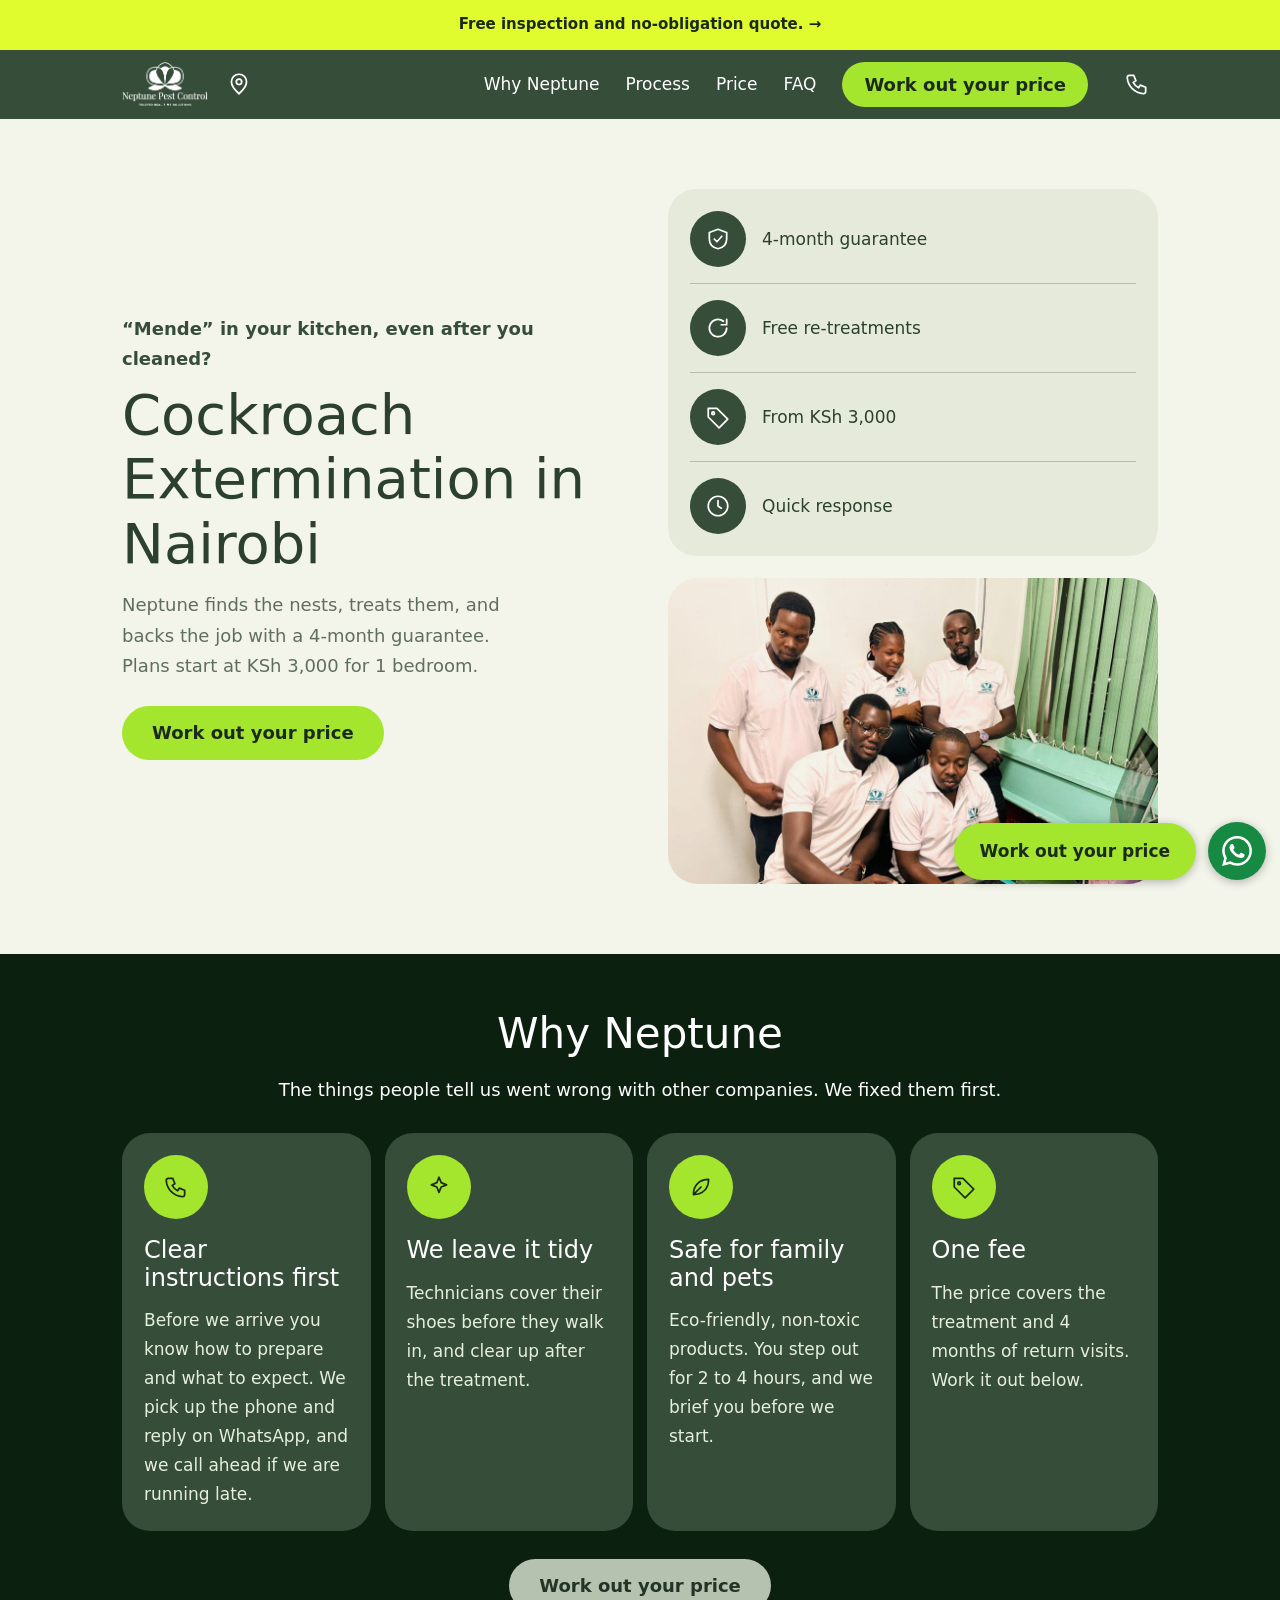
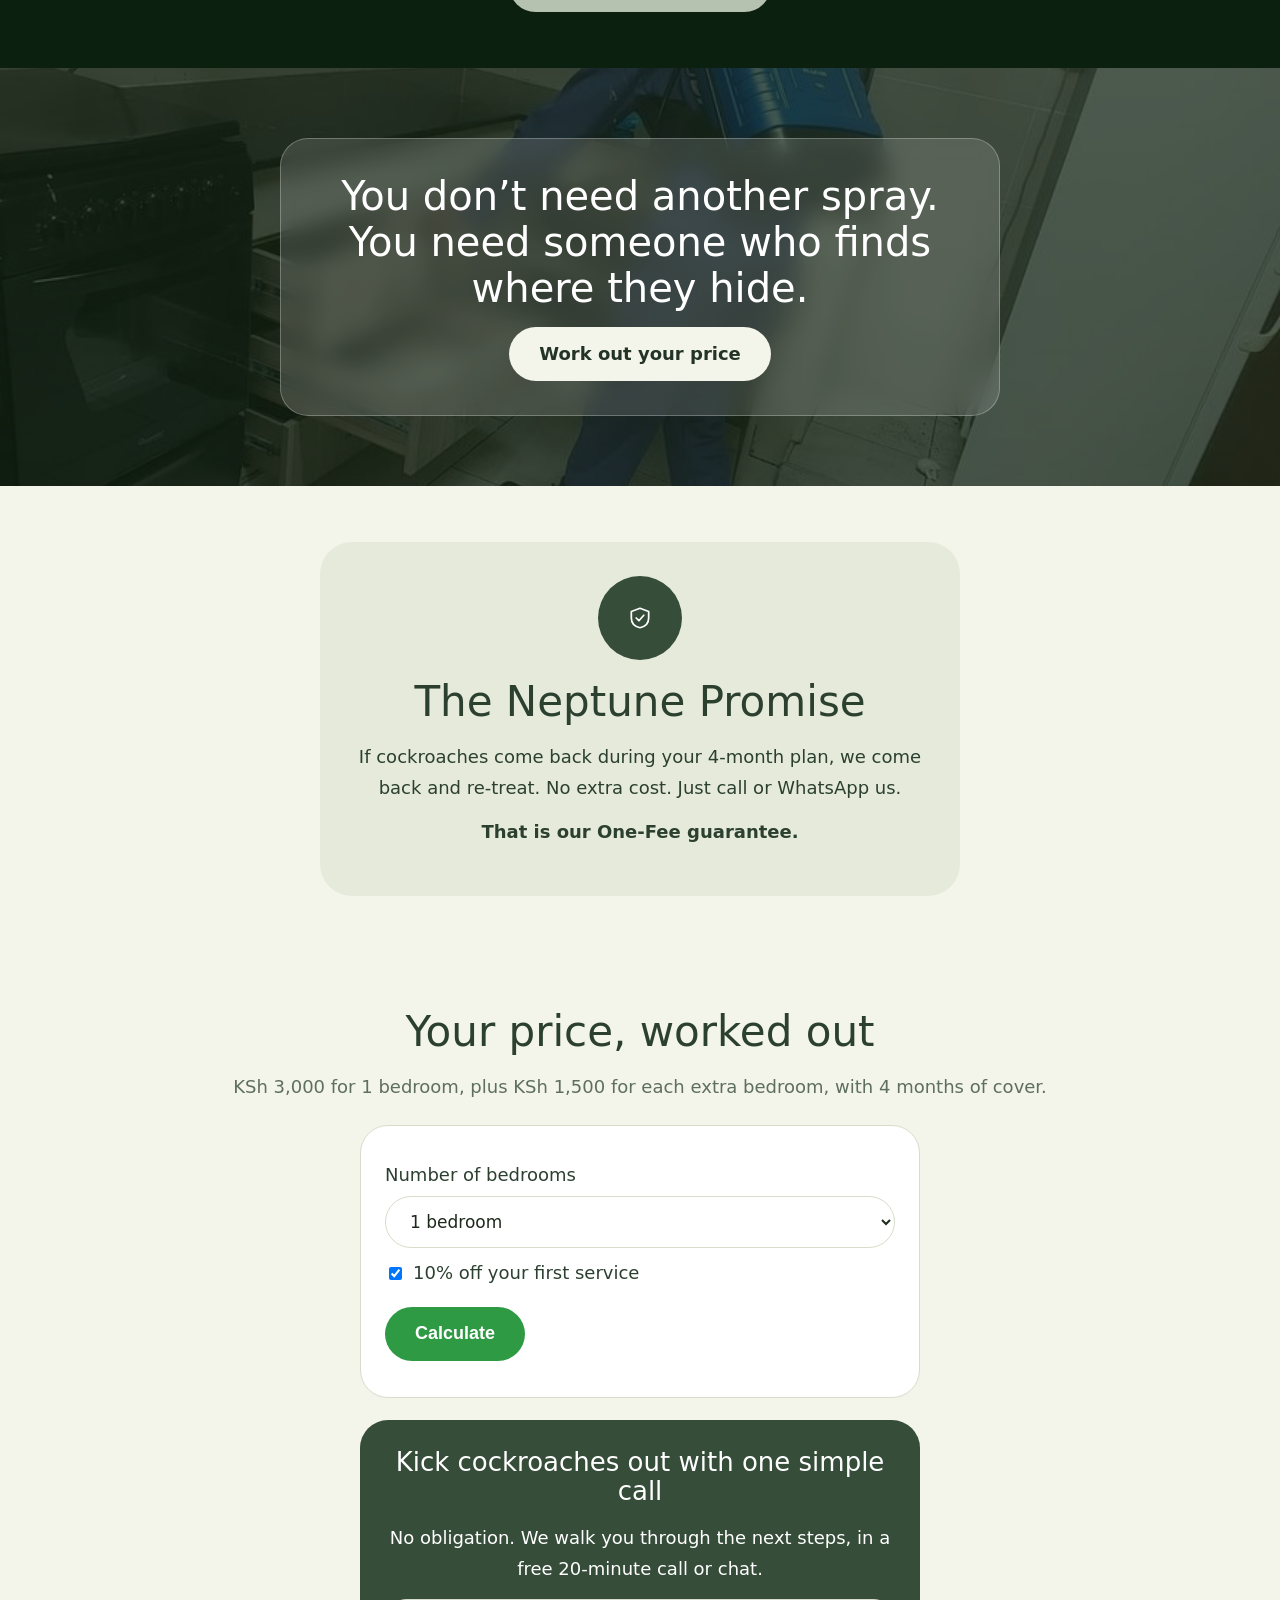
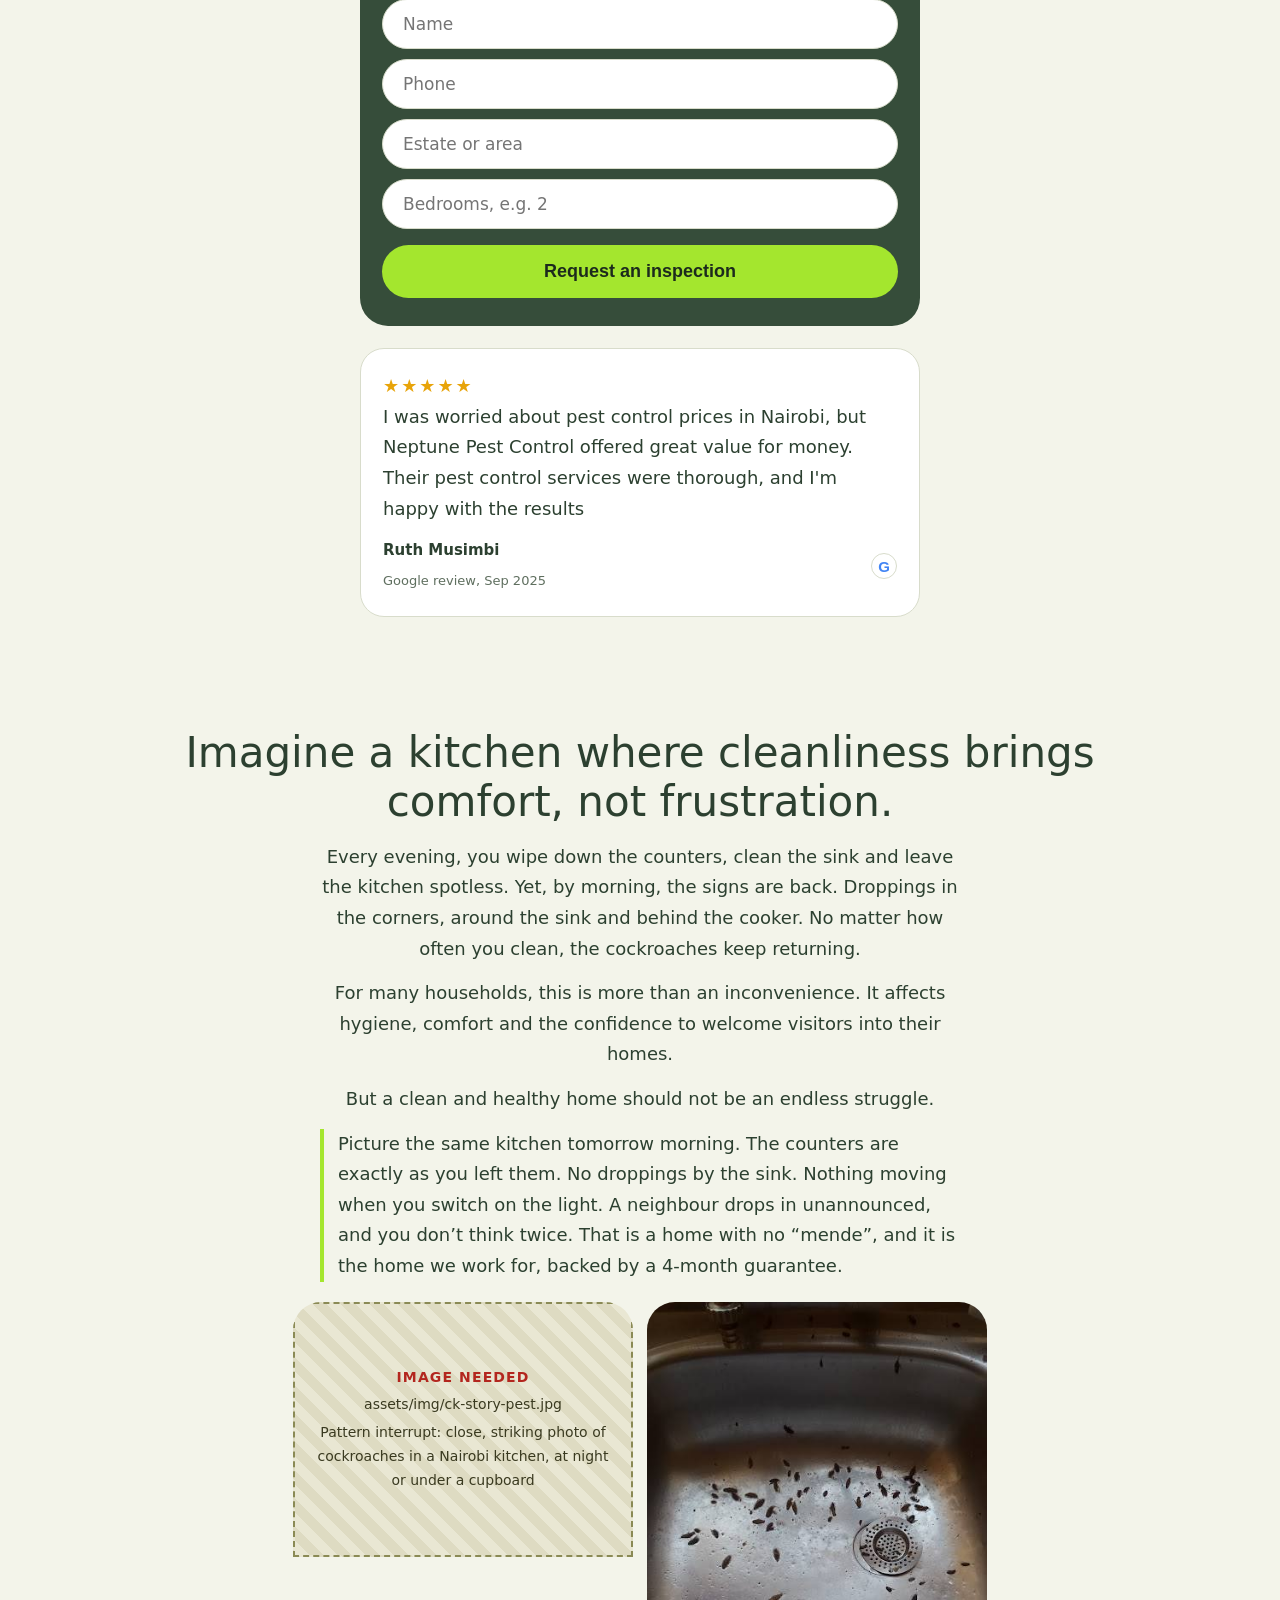
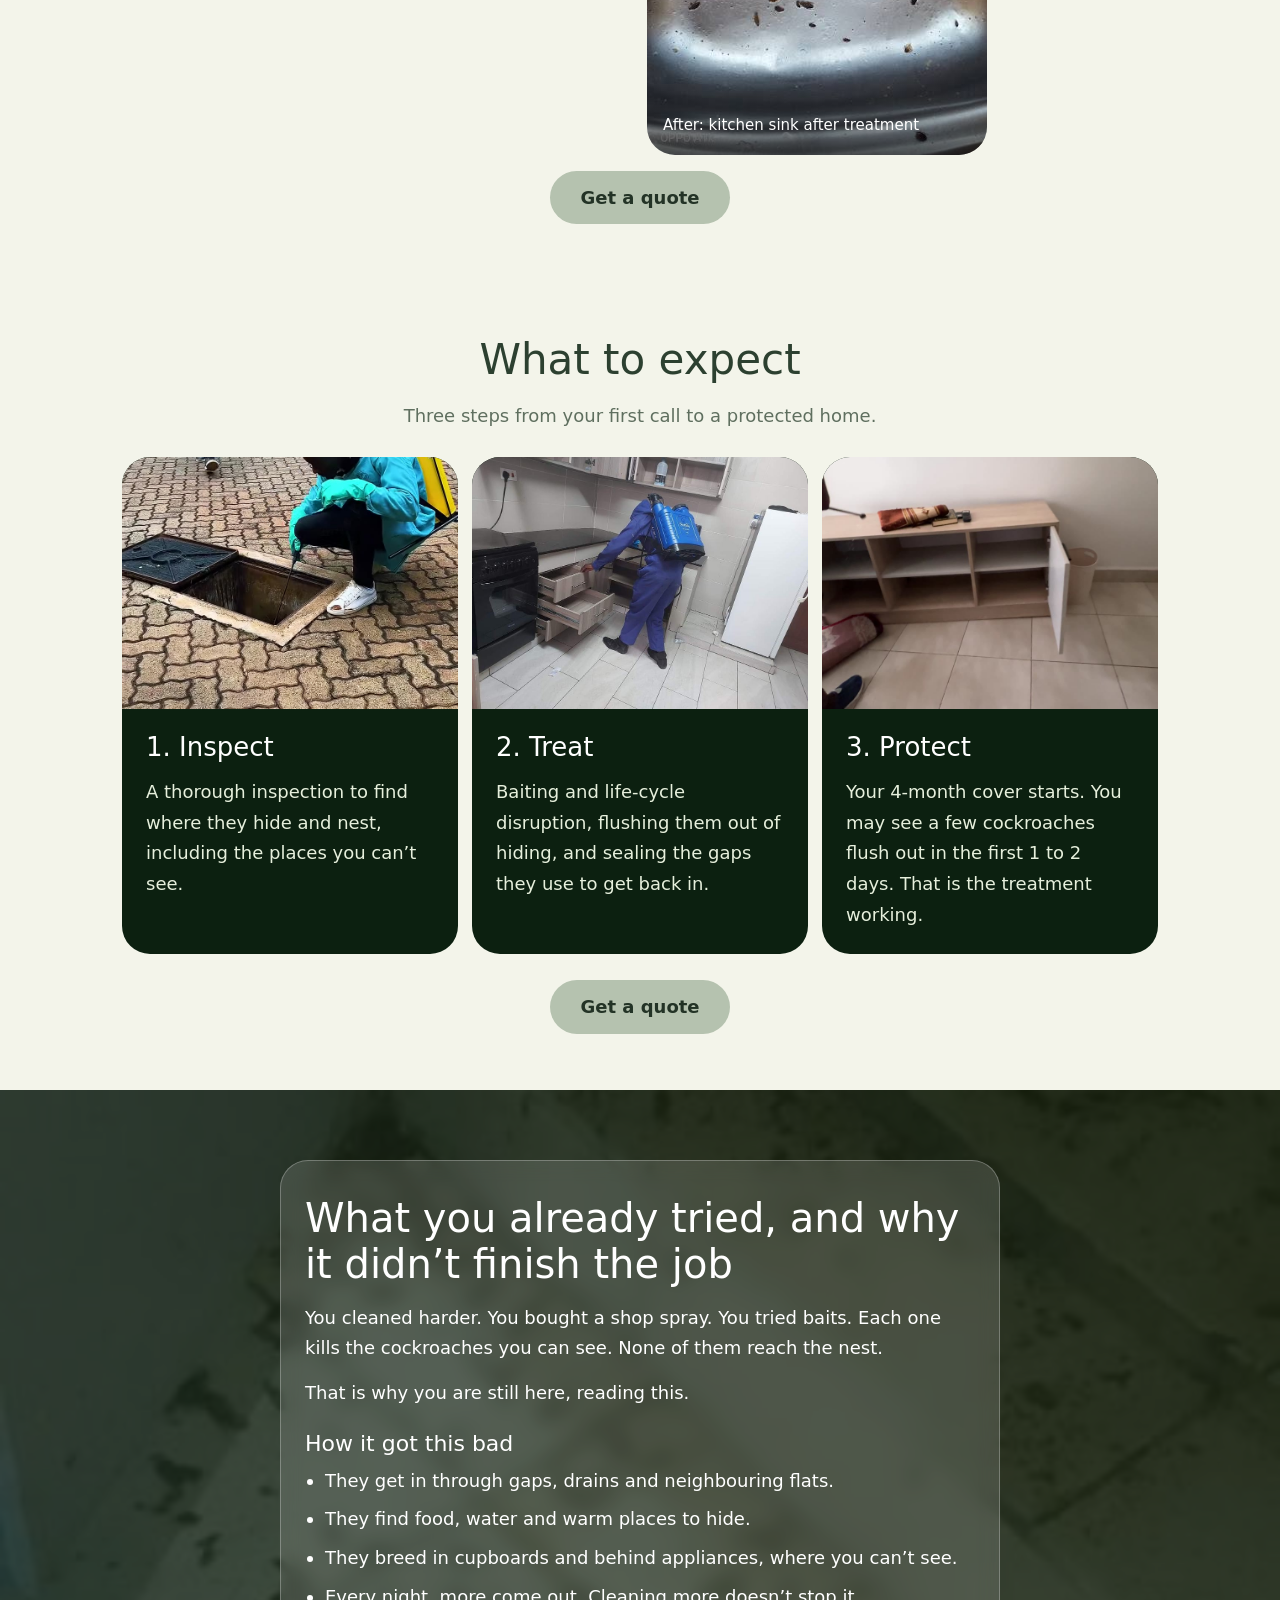
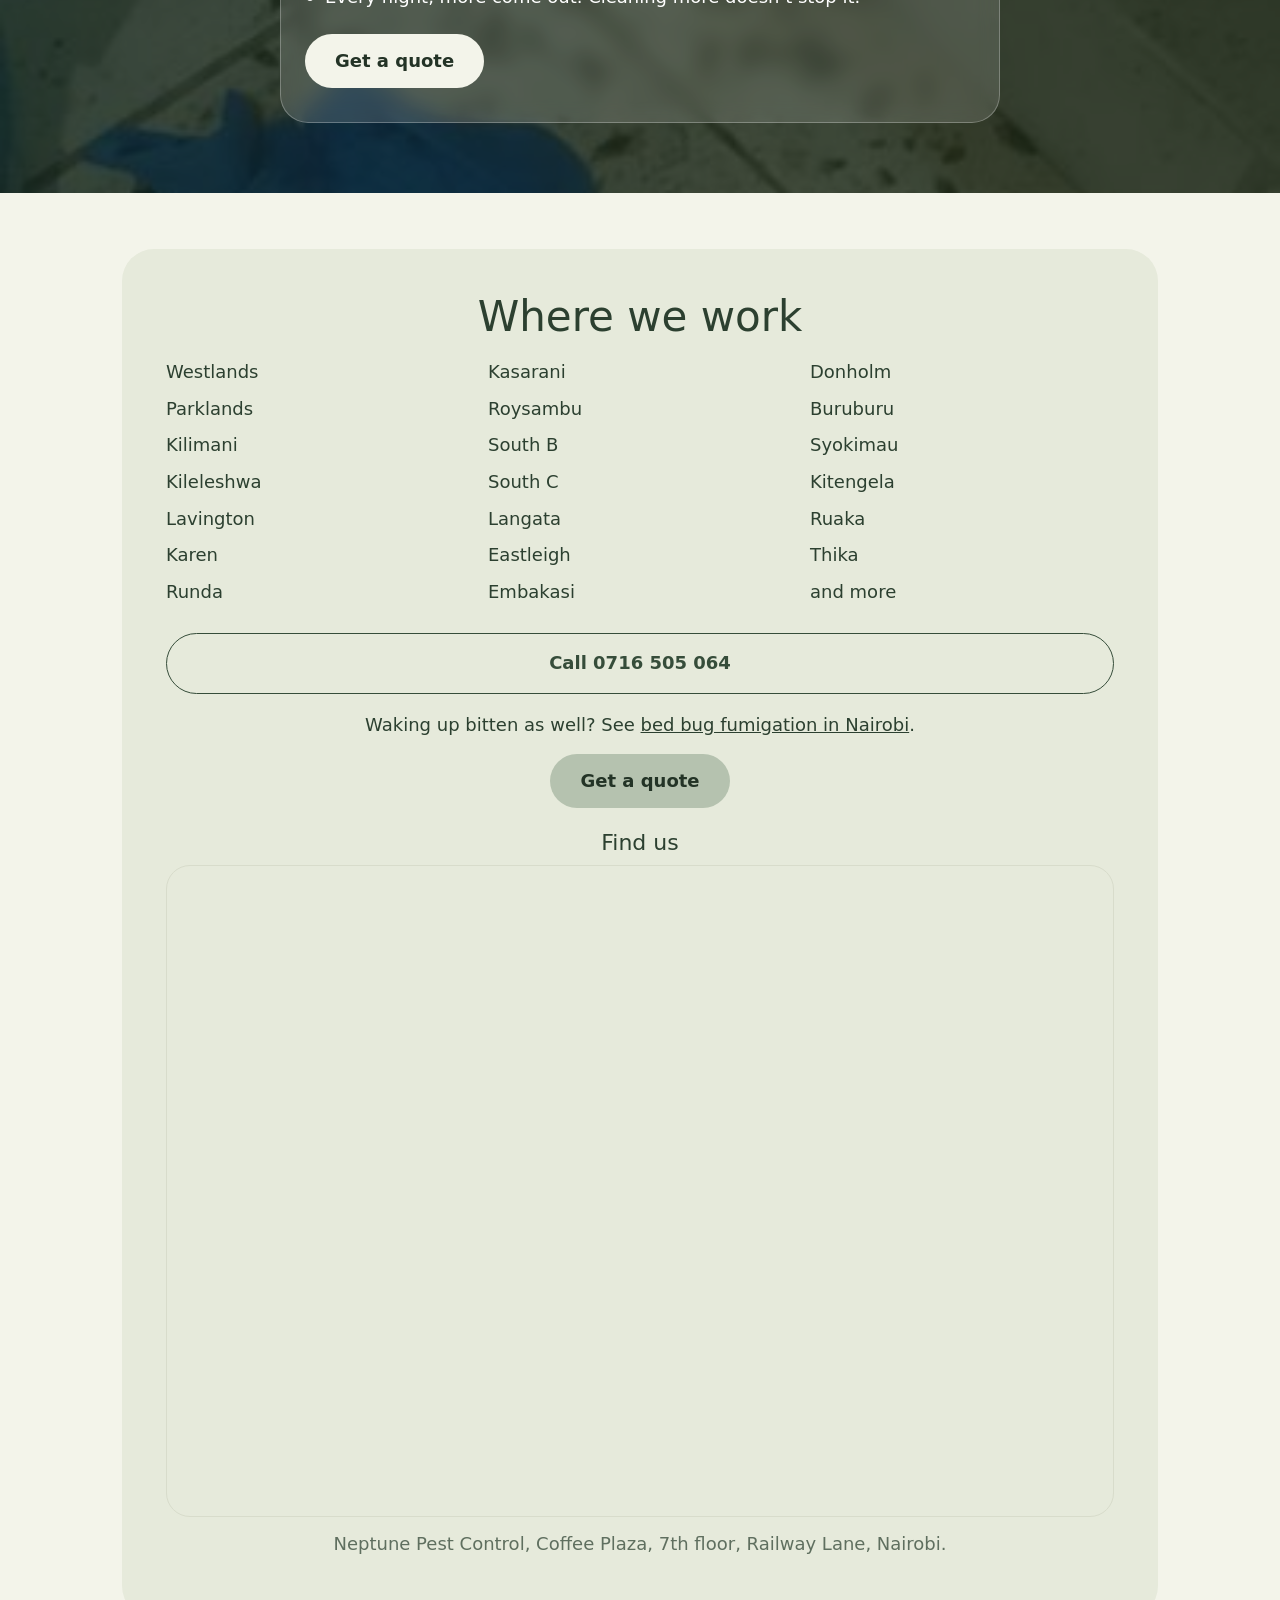
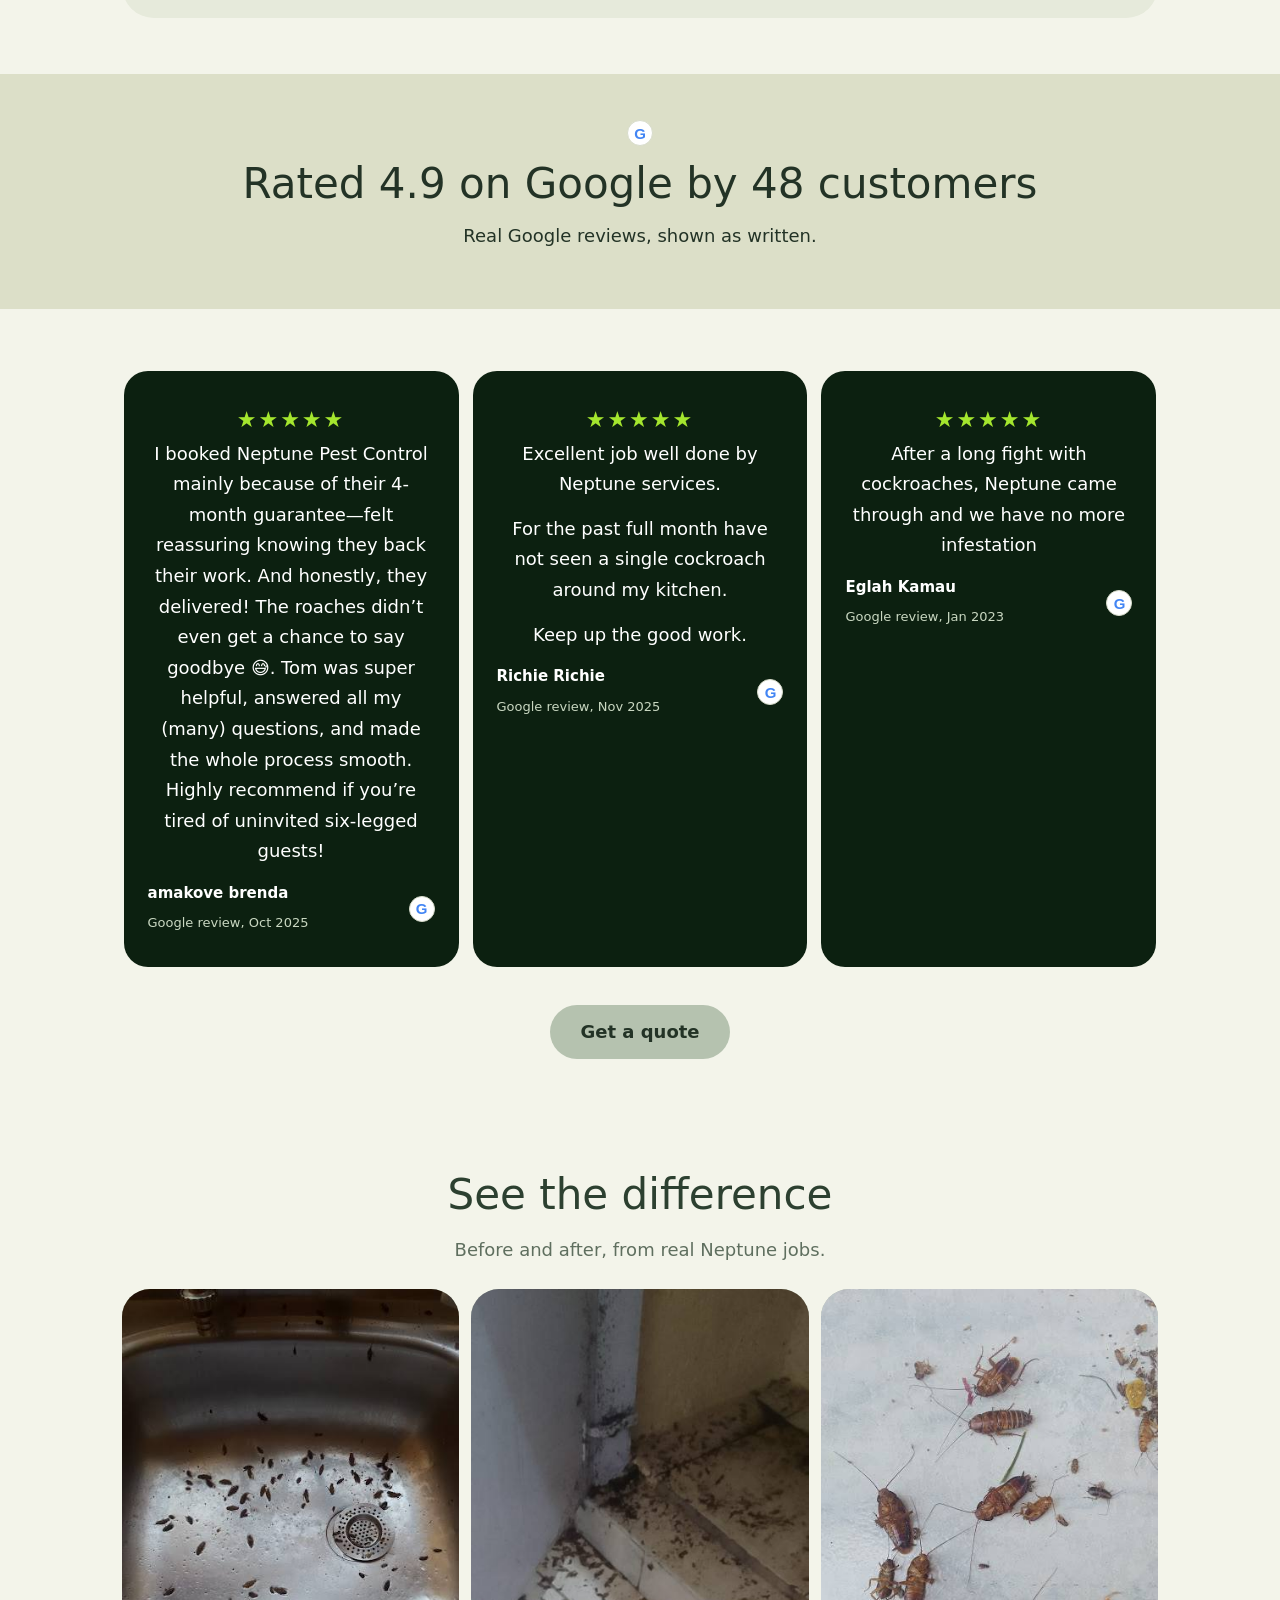
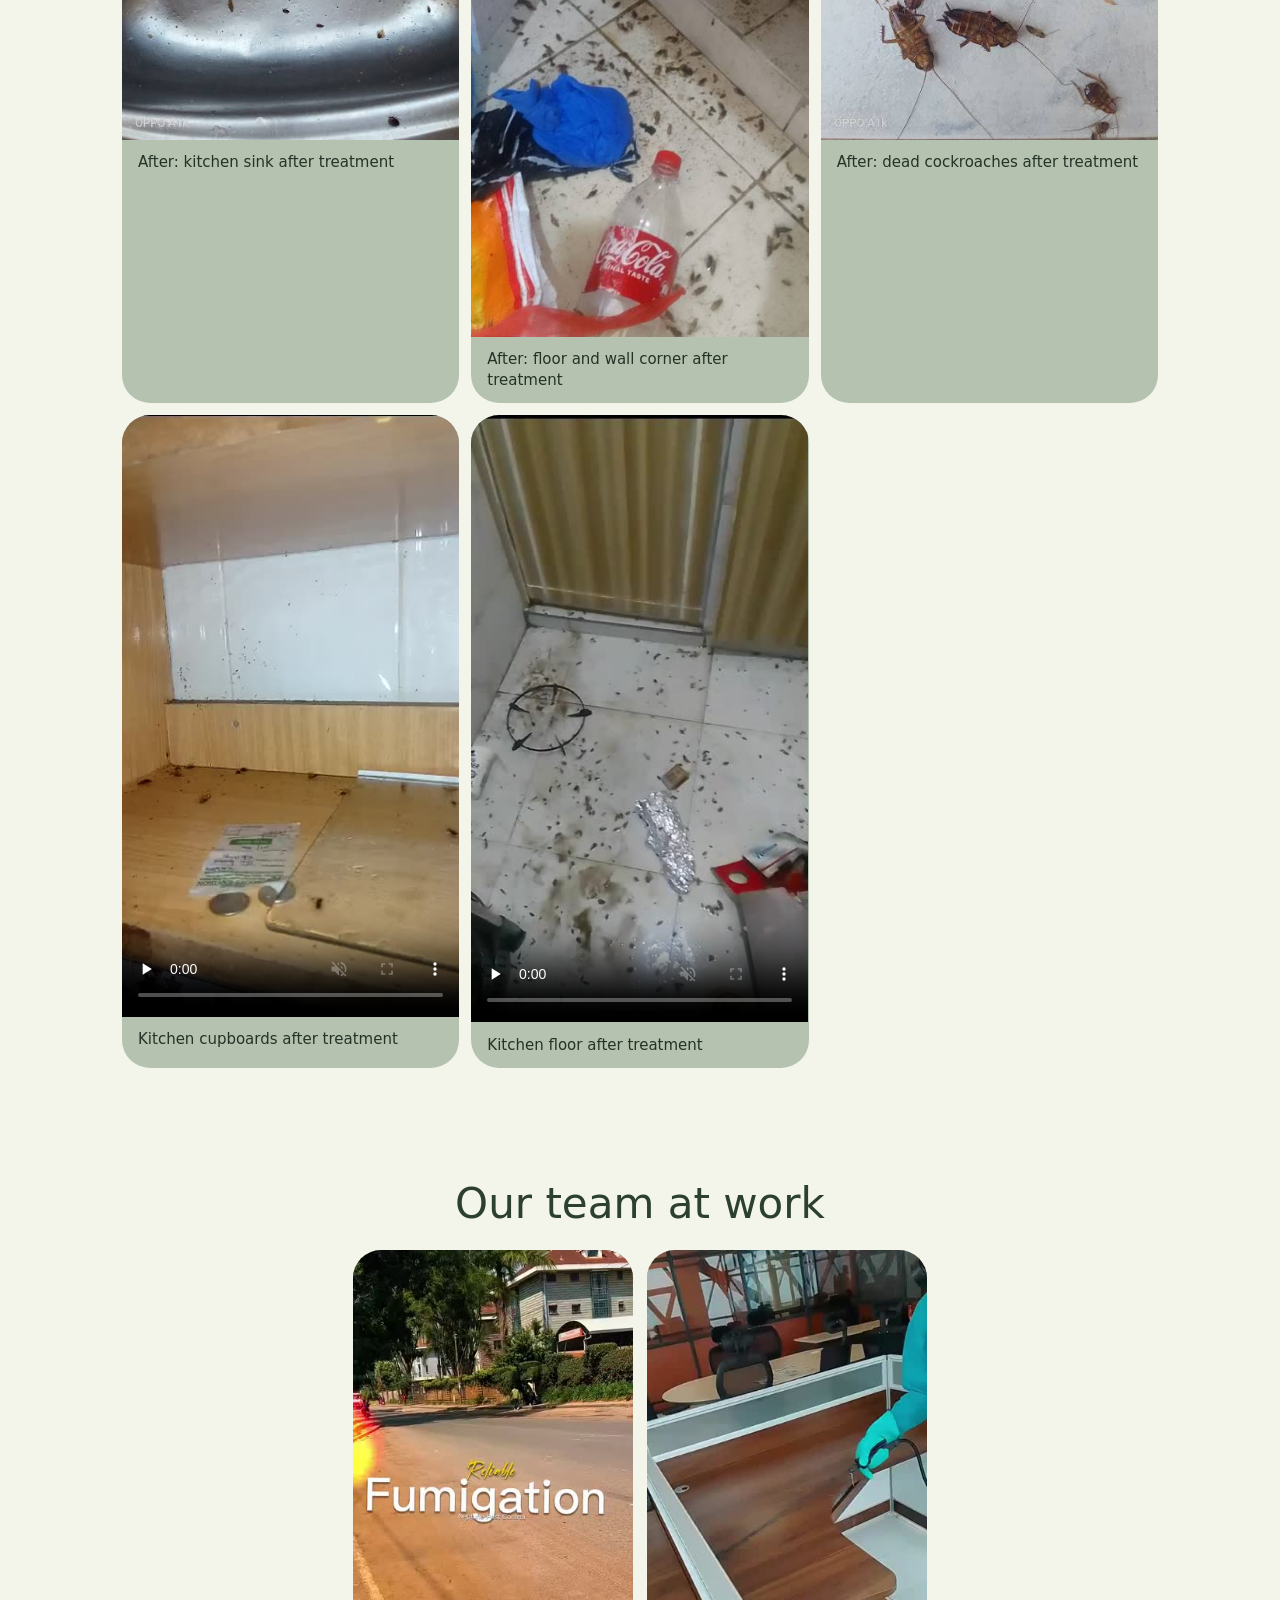
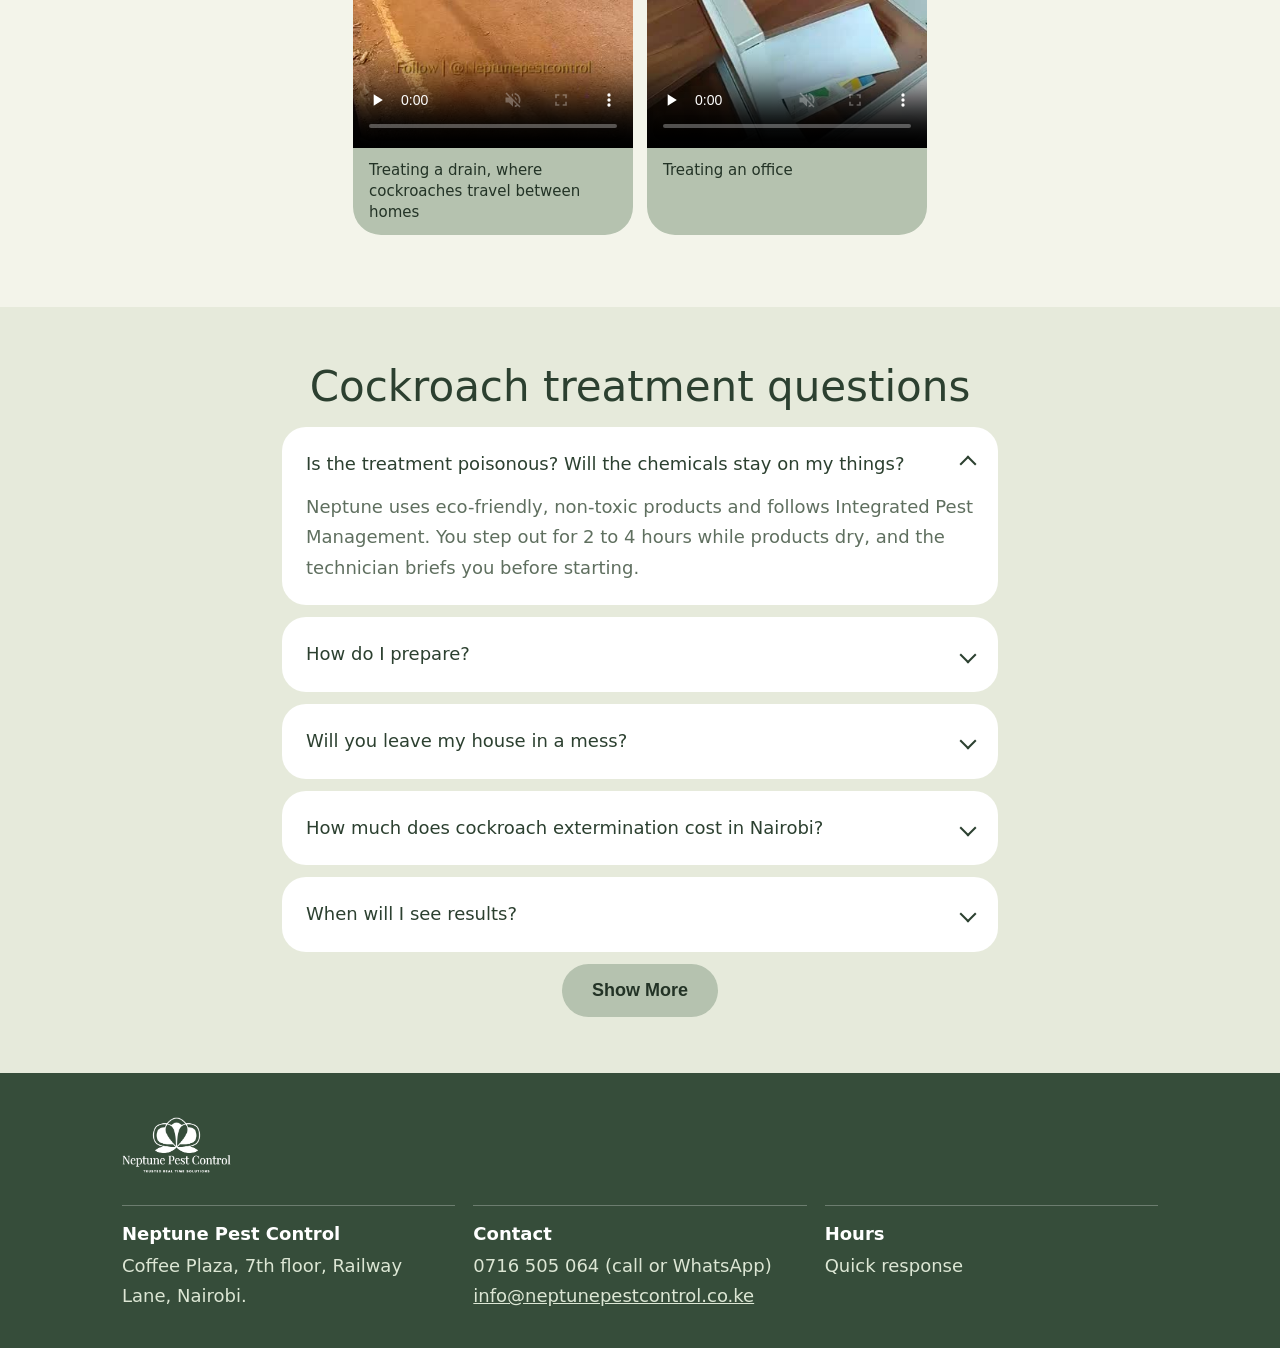
==== commit 952cbad4: "Add files via upload" ====
--- a/index.html
+++ b/index.html
@@ -14,9 +14,9 @@
 <div class="bar0"><a href="#price">Free inspection and no-obligation quote. →</a></div>
 <header class="hd3"><div class="w3"><a data-tel="2" href="tel:+254716505064" aria-label="Call Neptune"><svg class="i"><use href="#i-phone"/></svg></a><a class="logo" href="#top"><img src="assets/img/neptune-logo-white.png" alt="Neptune Pest Control, trusted real time solutions" width="86" height="44"></a>
 <div class="r"><a href="#map" aria-label="Find us"><svg class="i"><use href="#i-pin"/></svg></a><button class="burger" id="burger" aria-label="Menu" aria-expanded="false" aria-controls="nav"><span></span></button></div>
-<nav id="nav"><a href="#why">Why Neptune</a><a href="#process">Process</a><a href="#price">Price</a><a href="#faq">FAQ</a><a class="pill lime" href="#price">View our smarter plans</a></nav></div></header>
+<nav id="nav"><a href="#why">Why Neptune</a><a href="#process">Process</a><a href="#price">Price</a><a href="#faq">FAQ</a><a class="pill lime" href="#price">Work out your price</a></nav></div></header>
 
-<section class="hero3"><div class="w3 hg"><div class="ht"><div class="kick">“Mende” in your kitchen, even after you cleaned?</div><h1>Cockroach Extermination <em>in Nairobi</em></h1><p class="lead">Neptune finds the nests, treats them, and backs the job with a 4-month guarantee. Plans start at KSh 3,000 for 1 bedroom.</p><a class="pill lime" href="#price">View our smarter plans</a></div>
+<section class="hero3"><div class="w3 hg"><div class="ht"><div class="kick">“Mende” in your kitchen, even after you cleaned?</div><h1>Cockroach Extermination <em>in Nairobi</em></h1><p class="lead">Neptune finds the nests, treats them, and backs the job with a 4-month guarantee. Plans start at KSh 3,000 for 1 bedroom.</p><a class="pill lime" href="#price">Work out your price</a></div>
 <div class="hc"><ul class="ticks3"><li><span class="dc"><svg class="i"><use href="#i-shield"/></svg></span>4-month guarantee</li><li><span class="dc"><svg class="i"><use href="#i-redo"/></svg></span>Free re-treatments</li><li><span class="dc"><svg class="i"><use href="#i-tag"/></svg></span>From KSh 3,000</li><li><span class="dc"><svg class="i"><use href="#i-clock"/></svg></span>Quick response</li></ul>
 <div class="hphoto"><img class="slot" src="assets/img/neptune-team.jpg" alt="The Neptune Pest Control team in their company polo shirts" data-need="The Neptune Pest Control team in company polo shirts" data-ratio="4/3" loading="lazy"></div></div></div></section>
 
@@ -25,18 +25,18 @@
 <div class="wc"><div class="wh"><span class="lc"><svg class="i"><use href="#i-spark"/></svg></span><h3>We leave it tidy</h3></div><p>Technicians cover their shoes before they walk in, and clear up after the treatment.</p></div>
 <div class="wc"><div class="wh"><span class="lc"><svg class="i"><use href="#i-leaf"/></svg></span><h3>Safe for family and pets</h3></div><p>Eco-friendly, non-toxic products. You step out for 2 to 4 hours, and we brief you before we start.</p></div>
 <div class="wc"><div class="wh"><span class="lc"><svg class="i"><use href="#i-tag"/></svg></span><h3>One fee</h3></div><p>The price covers the treatment and 4 months of return visits. Work it out below.</p></div></div>
-<a class="pill pale" href="#price">View our smarter plans</a></div></section>
+<a class="pill pale" href="#price">Work out your price</a></div></section>
 
-<section class="band3"><img class="bgimg" src="assets/img/team-kitchen.jpg" alt=""><div class="w3"><div class="glass"><h2>You don’t need another spray. You need someone who finds where they hide.</h2><a class="pill white" href="#price">View our smarter plans</a></div></div></section>
+<section class="band3"><img class="bgimg" src="assets/img/team-kitchen.jpg" alt=""><div class="w3"><div class="glass"><h2>You don’t need another spray. You need someone who finds where they hide.</h2><a class="pill white" href="#price">Work out your price</a></div></div></section>
 
 <section class="sec3"><div class="w3"><div class="prom"><span class="dc"><svg class="i"><use href="#i-shield"/></svg></span><h2>The Neptune Promise</h2><p>If cockroaches come back during your 4-month plan, we come back and re-treat. No extra cost. Just call or WhatsApp us.</p><p class="b">That is our One-Fee guarantee.</p></div></div></section>
 
 <section class="sec3" id="price"><div class="w3 c"><h2>Your price, worked out</h2><p class="mut">KSh 3,000 for 1 bedroom, plus KSh 1,500 for each extra bedroom, with 4 months of cover.</p><div class="est">
 <label for="bd">Number of bedrooms</label><select id="bd"></select>
 <label class="ck"><input type="checkbox" id="disc" checked> 10% off your first service</label>
-<button class="pill green" id="calc" style="margin-top:12px">Calculate</button><div id="out" aria-live="polite"></div><a class="pill green" id="waw" href="#" style="display:none;margin-top:8px">Get a quote</a></div>
+<button class="pill green" id="calc" style="margin-top:12px">Calculate</button><div id="out" aria-live="polite"></div><a class="pill green" id="waw" href="#" style="display:none;margin-top:8px">Request an inspection</a></div>
 <div class="fcard qf2" id="quote"><h2>Kick cockroaches out with one simple call</h2><p>No obligation. We walk you through the next steps, in a free 20-minute call or chat.</p>
-<form id="qf"><input name="name" placeholder="Name" aria-label="Name" required><input name="phone" type="tel" placeholder="Phone" aria-label="Phone" required><input name="area" placeholder="Estate or area" aria-label="Estate or area" required><input name="beds" inputmode="numeric" placeholder="Bedrooms, e.g. 2" aria-label="Bedrooms"><button class="pill lime" type="submit">Get a quote</button></form></div>
+<form id="qf"><input name="name" placeholder="Name" aria-label="Name" required><input name="phone" type="tel" placeholder="Phone" aria-label="Phone" required><input name="area" placeholder="Estate or area" aria-label="Estate or area" required><input name="beds" inputmode="numeric" placeholder="Bedrooms, e.g. 2" aria-label="Bedrooms"><button class="pill lime" type="submit">Request an inspection</button></form></div>
 <div class="rvc"><div class="stars">★★★★★</div><p>I was worried about pest control prices in Nairobi, but Neptune Pest Control offered great value for money. Their pest control services were thorough, and I&#39;m happy with the results</p><div class="rvf"><div><b>Ruth Musimbi</b><span>Google review, Sep 2025</span></div><span class="gi">G</span></div></div></div></section>
 
 <section class="sec3"><div class="w3 c"><h2>Imagine a kitchen where cleanliness brings comfort, not frustration.</h2><div class="stx"><p>Every evening, you wipe down the counters, clean the sink and leave the kitchen spotless. Yet, by morning, the signs are back. Droppings in the corners, around the sink and behind the cooker. No matter how often you clean, the cockroaches keep returning.</p><p>For many households, this is more than an inconvenience. It affects hygiene, comfort and the confidence to welcome visitors into their homes.</p><p>But a clean and healthy home should not be an endless struggle.</p><p class="vision">Picture the same kitchen tomorrow morning. The counters are exactly as you left them. No droppings by the sink. Nothing moving when you switch on the light. A neighbour drops in unannounced, and you don’t think twice. That is a home with no “mende”, and it is the home we work for, backed by a 4-month guarantee.</p></div></div><div class="w3"><div class="cards2"><div class="pc a"><img class="slot" src="assets/img/ck-story-pest.jpg" alt="Pattern interrupt: close, striking photo of cockroaches in a Nairobi kitchen, at night or under a cupboard" data-need="Pattern interrupt: close, striking photo of cockroaches in a Nairobi kitchen, at night or under a cupboard" data-ratio="4/3" loading="lazy"></div><div class="pc b"><img class="slot" src="assets/img/ck-after-sink.jpg" alt="Kitchen sink after treatment" data-need="After: kitchen sink" data-ratio="3/4" loading="lazy"><span class="cap">After: kitchen sink after treatment</span></div></div></div>
@@ -53,14 +53,14 @@
 <p id="cross" hidden>Waking up bitten as well? See <a id="crossa" href="#">bed bug fumigation in Nairobi</a>.</p><a class="pill pale" href="#quote">Get a quote</a>
 <h3 class="sub" id="map">Find us</h3><div class="map"><iframe title="Neptune Pest Control location on Google Maps" src="https://maps.google.com/maps?q=-1.289291,36.829651&z=16&output=embed" loading="lazy" referrerpolicy="no-referrer-when-downgrade" allowfullscreen></iframe></div><p class="mut">Neptune Pest Control, Coffee Plaza, 7th floor, Railway Lane, Nairobi.</p></div></div></section>
 
-<section class="award"><span class="gi">G</span><h2>Rated 4.9 on Google by 48 customers</h2><p>Real Google reviews, shown as written.</p></section>
+<section class="award" id="reviews"><span class="gi">G</span><h2>Rated 4.9 on Google by 48 customers</h2><p>Real Google reviews, shown as written.</p></section>
 <section class="sec3"><div class="w3"><div class="rv"><div class="card"><div class="stars">★★★★★</div><p>I booked Neptune Pest Control mainly because of their 4-month guarantee—felt reassuring knowing they back their work. And honestly, they delivered! The roaches didn’t even get a chance to say goodbye 😅. Tom was super helpful, answered all my (many) questions, and made the whole process smooth. Highly recommend if you’re tired of uninvited six-legged guests!</p><div class="rvf"><div><b>amakove brenda</b><span>Google review, Oct 2025</span></div><span class="gi">G</span></div></div><div class="card"><div class="stars">★★★★★</div><p>Excellent job well done by Neptune services.</p><p>For the past full month have not seen a single cockroach around my kitchen.</p><p>Keep up the good work.</p><div class="rvf"><div><b>Richie Richie</b><span>Google review, Nov 2025</span></div><span class="gi">G</span></div></div><div class="card"><div class="stars">★★★★★</div><p>After a long fight with cockroaches, Neptune came through and we have no more infestation</p><div class="rvf"><div><b>Eglah Kamau</b><span>Google review, Jan 2023</span></div><span class="gi">G</span></div></div></div></div><div class="w3 c" style="margin-top:22px"><a class="pill pale" href="#quote">Get a quote</a></div></section>
 
-<section class="sec3"><div class="w3 c"><h2>See the difference</h2><p class="mut">Before and after, from real Neptune jobs.</p></div><div class="w3"><div class="proof"><figure><img class="slot" src="assets/img/ck-before-1.jpg" alt="Before: kitchen with cockroach activity" data-need="Before: kitchen with cockroach activity" data-ratio="4/3" loading="lazy"><figcaption>Before: kitchen with cockroach activity</figcaption></figure><figure><img class="slot" src="assets/img/ck-after-sink.jpg" alt="After: kitchen sink after treatment" data-need="After: kitchen sink after treatment" data-ratio="4/3" loading="lazy"><figcaption>After: kitchen sink after treatment</figcaption></figure><figure><img class="slot" src="assets/img/ck-before-2.jpg" alt="Before: cupboard or floor with cockroach activity" data-need="Before: cupboard or floor with cockroach activity" data-ratio="4/3" loading="lazy"><figcaption>Before: cupboard or floor with cockroach activity</figcaption></figure><figure><img class="slot" src="assets/img/ck-after-floor.jpg" alt="After: floor and wall corner after treatment" data-need="After: floor and wall corner after treatment" data-ratio="4/3" loading="lazy"><figcaption>After: floor and wall corner after treatment</figcaption></figure><figure><img class="slot" src="assets/img/ck-after-corner.jpg" alt="After: dead cockroaches after treatment" data-need="After: dead cockroaches after treatment" data-ratio="4/3" loading="lazy"><figcaption>After: dead cockroaches after treatment</figcaption></figure><figure><video controls muted playsinline preload="none" poster="assets/img/ck-drawers-poster.jpg"><source src="assets/media/ck-drawers.mp4" type="video/mp4"></video><figcaption>Kitchen cupboards after treatment</figcaption></figure><figure><video controls muted playsinline preload="none" poster="assets/img/ck-dead-poster.jpg"><source src="assets/media/ck-dead.mp4" type="video/mp4"></video><figcaption>Dead cockroaches after treatment</figcaption></figure><figure><video controls muted playsinline preload="none" poster="assets/img/ck-floor-poster.jpg"><source src="assets/media/ck-floor.mp4" type="video/mp4"></video><figcaption>Kitchen floor after treatment</figcaption></figure></div></div></section>
+<section class="sec3" id="gallery"><div class="w3 c"><h2>See the difference</h2><p class="mut">Before and after, from real Neptune jobs.</p></div><div class="w3"><div class="proof"><figure><img class="slot" src="assets/img/ck-after-sink.jpg" alt="After: kitchen sink after treatment" data-need="After: kitchen sink after treatment" data-ratio="4/3" loading="lazy"><figcaption>After: kitchen sink after treatment</figcaption></figure><figure><img class="slot" src="assets/img/ck-after-floor.jpg" alt="After: floor and wall corner after treatment" data-need="After: floor and wall corner after treatment" data-ratio="4/3" loading="lazy"><figcaption>After: floor and wall corner after treatment</figcaption></figure><figure><img class="slot" src="assets/img/ck-after-corner.jpg" alt="After: dead cockroaches after treatment" data-need="After: dead cockroaches after treatment" data-ratio="4/3" loading="lazy"><figcaption>After: dead cockroaches after treatment</figcaption></figure><figure><video controls muted playsinline preload="none" poster="assets/img/ck-drawers-poster.jpg"><source src="assets/media/ck-drawers.mp4" type="video/mp4"></video><figcaption>Kitchen cupboards after treatment</figcaption></figure><figure><video controls muted playsinline preload="none" poster="assets/img/ck-floor-poster.jpg"><source src="assets/media/ck-floor.mp4" type="video/mp4"></video><figcaption>Kitchen floor after treatment</figcaption></figure></div></div></section>
 <section class="sec3"><div class="w3 c"><h2>Our team at work</h2></div><div class="w3"><div class="social"><figure><video controls muted playsinline preload="none" poster="assets/img/ck-drain-poster.jpg"><source src="assets/media/ck-drain.mp4" type="video/mp4"></video><figcaption>Treating a drain, where cockroaches travel between homes</figcaption></figure><figure><video controls muted playsinline preload="none" poster="assets/img/ck-office-poster.jpg"><source src="assets/media/ck-office.mp4" type="video/mp4"></video><figcaption>Treating an office</figcaption></figure></div></div></section>
 
 <section class="sec3 faqs" id="faq"><div class="w3 narrow"><h2 class="c">Cockroach treatment questions</h2><details class="fq" open><summary>Is the treatment poisonous? Will the chemicals stay on my things?</summary><p>Neptune uses eco-friendly, non-toxic products and follows Integrated Pest Management. You step out for 2 to 4 hours while products dry, and the technician briefs you before starting.</p></details><details class="fq"><summary>How do I prepare?</summary><p>Clear the kitchen counters, store food and pet bowls away, and cover utensils. We send you the full checklist before we arrive.</p></details><details class="fq"><summary>Will you leave my house in a mess?</summary><p>No. Technicians cover their shoes before walking in, and tidy up after the treatment.</p></details><details class="fq"><summary>How much does cockroach extermination cost in Nairobi?</summary><p>KSh 3,000 for 1 bedroom, plus KSh 1,500 for each extra bedroom. Use the calculator above.</p></details><details class="fq"><summary>When will I see results?</summary><p>Most people see a clear drop in 24 to 48 hours.</p></details><details class="fq more" hidden><summary>What if I still see one after the treatment?</summary><p>Call or WhatsApp us. Within your 4-month plan we return and re-treat at no extra cost.</p></details><details class="fq more" hidden><summary>How quickly can you come?</summary><p>Quick response. Call or WhatsApp us and we will arrange your visit.</p></details><div class="c"><button class="pill pale" id="showmore">Show More</button></div></div></section>
 
 <footer class="ft3"><div class="w3"><a class="flogo" href="#top"><img src="assets/img/neptune-logo-white.png" alt="Neptune Pest Control" width="110" height="56"></a><div class="fg"><div><h3>Neptune Pest Control</h3><p>Coffee Plaza, 7th floor, Railway Lane, Nairobi.</p></div><div><h3>Contact</h3><p>0716 505 064 (call or WhatsApp)<br><a href="mailto:info@neptunepestcontrol.co.ke">info@neptunepestcontrol.co.ke</a></p></div><div><h3>Hours</h3><p>Quick response</p></div></div></div></footer>
-<div class="sbar"><a href="#price">View our smarter plans</a></div><div class="fabs"><a class="fab" aria-label="Chat on WhatsApp" data-wa="Hello Neptune, I need cockroach extermination in Nairobi." href="https://wa.me/254716505064"><svg viewBox="0 0 24 24" fill="#fff" aria-hidden="true"><path d="M17.472 14.382c-.297-.149-1.758-.867-2.03-.967-.273-.099-.471-.148-.67.15-.197.297-.767.966-.94 1.164-.173.199-.347.223-.644.075-.297-.15-1.255-.463-2.39-1.475-.883-.788-1.48-1.761-1.653-2.059-.173-.297-.018-.458.13-.606.134-.133.298-.347.446-.52.149-.174.198-.298.298-.497.099-.198.05-.371-.025-.52-.075-.149-.669-1.612-.916-2.207-.242-.579-.487-.5-.669-.51-.173-.008-.371-.01-.57-.01-.198 0-.52.074-.792.372-.272.297-1.04 1.016-1.04 2.479 0 1.462 1.065 2.875 1.213 3.074.149.198 2.096 3.2 5.077 4.487.709.306 1.262.489 1.694.625.712.227 1.36.195 1.871.118.571-.085 1.758-.719 2.006-1.413.248-.694.248-1.289.173-1.413-.074-.124-.272-.198-.57-.347m-5.421 7.403h-.004a9.87 9.87 0 01-5.031-1.378l-.361-.214-3.741.982.998-3.648-.235-.374a9.86 9.86 0 01-1.51-5.26c.001-5.45 4.436-9.884 9.888-9.884 2.64 0 5.122 1.03 6.988 2.898a9.825 9.825 0 012.893 6.994c-.003 5.45-4.437 9.884-9.885 9.884m8.413-18.297A11.815 11.815 0 0012.05 0C5.495 0 .16 5.335.157 11.892c0 2.096.547 4.142 1.588 5.945L.057 24l6.305-1.654a11.882 11.882 0 005.683 1.448h.005c6.554 0 11.89-5.335 11.893-11.893a11.821 11.821 0 00-3.48-8.413z"/></svg></a></div>
+<div class="sbar"><a href="#price">Work out your price</a></div><div class="fabs"><a class="fab" aria-label="Chat on WhatsApp" data-wa="Hello Neptune, I need cockroach extermination in Nairobi." href="https://wa.me/254716505064"><svg viewBox="0 0 24 24" fill="#fff" aria-hidden="true"><path d="M17.472 14.382c-.297-.149-1.758-.867-2.03-.967-.273-.099-.471-.148-.67.15-.197.297-.767.966-.94 1.164-.173.199-.347.223-.644.075-.297-.15-1.255-.463-2.39-1.475-.883-.788-1.48-1.761-1.653-2.059-.173-.297-.018-.458.13-.606.134-.133.298-.347.446-.52.149-.174.198-.298.298-.497.099-.198.05-.371-.025-.52-.075-.149-.669-1.612-.916-2.207-.242-.579-.487-.5-.669-.51-.173-.008-.371-.01-.57-.01-.198 0-.52.074-.792.372-.272.297-1.04 1.016-1.04 2.479 0 1.462 1.065 2.875 1.213 3.074.149.198 2.096 3.2 5.077 4.487.709.306 1.262.489 1.694.625.712.227 1.36.195 1.871.118.571-.085 1.758-.719 2.006-1.413.248-.694.248-1.289.173-1.413-.074-.124-.272-.198-.57-.347m-5.421 7.403h-.004a9.87 9.87 0 01-5.031-1.378l-.361-.214-3.741.982.998-3.648-.235-.374a9.86 9.86 0 01-1.51-5.26c.001-5.45 4.436-9.884 9.888-9.884 2.64 0 5.122 1.03 6.988 2.898a9.825 9.825 0 012.893 6.994c-.003 5.45-4.437 9.884-9.885 9.884m8.413-18.297A11.815 11.815 0 0012.05 0C5.495 0 .16 5.335.157 11.892c0 2.096.547 4.142 1.588 5.945L.057 24l6.305-1.654a11.882 11.882 0 005.683 1.448h.005c6.554 0 11.89-5.335 11.893-11.893a11.821 11.821 0 00-3.48-8.413z"/></svg></a></div>
 <script src="assets/js/config.js"></script><script src="assets/js/main.js"></script></body></html>
--- a/assets/css/style.css
+++ b/assets/css/style.css
@@ -7,7 +7,7 @@
 h1,h2,h3{font-weight:400;line-height:1.15;margin:0 0 14px}h1{font-size:clamp(34px,8vw,56px)}h1 em{font-style:normal}h2{font-size:clamp(28px,5vw,42px)}h3{font-size:22px}p{margin:0 0 14px}a{color:inherit}.c{text-align:center}.mut{color:var(--mut)}
 .w3{max-width:1080px;margin:0 auto;padding:0 22px}.narrow{max-width:760px}.sec3{padding:56px 0}.sub{margin:22px 0 10px}
 .bar0{background:var(--bar);color:#1c2a1d;text-align:center;font-weight:700;font-size:15px;padding:12px 16px}.bar0 a{text-decoration:none}
-.hd3{background:var(--dk);color:#fff;position:relative}.hd3 .w3{display:flex;align-items:center;justify-content:space-between;gap:10px;padding-top:12px;padding-bottom:12px}.hd3 .w3>a,.hd3 .r a{color:#fff;display:inline-grid;place-items:center;width:42px;height:42px}.hd3 .logo{width:auto;height:auto}.logo img{height:44px;width:auto;display:block}.hd3 .r{display:flex;align-items:center;gap:4px}
+.hd3{background:var(--dk);color:#fff;position:relative}.hd3 .w3{display:flex;align-items:center;justify-content:space-between;gap:10px;padding-top:12px;padding-bottom:12px}.hd3 .w3>a,.hd3 .r a{color:#fff;display:inline-grid;place-items:center;width:42px;height:42px}.hd3 .w3>a.logo{width:auto;height:auto;display:block}.logo img{height:44px;width:auto;display:block}.hd3 .r{display:flex;align-items:center;gap:4px}
 .i{width:26px;height:26px;fill:none;stroke:currentColor;stroke-width:1.6;stroke-linecap:round;stroke-linejoin:round}
 .burger{display:block;width:42px;height:42px;border:0;background:none;position:relative;cursor:pointer}.burger span{position:absolute;left:8px;right:8px;top:20px;height:2px;background:#fff}.burger span::before,.burger span::after{content:"";position:absolute;left:0;right:0;height:2px;background:#fff}.burger span::before{top:-8px}.burger span::after{top:8px}
 nav{display:none;position:absolute;top:100%;left:0;right:0;z-index:30;flex-direction:column;background:var(--dk);padding:6px 22px 22px;box-shadow:0 14px 24px #0004}nav.open{display:flex}nav a{color:#fff;padding:13px 0;text-decoration:none;border-top:1px solid #ffffff2e;font-size:17px}nav a.pill{margin-top:12px;color:#1c2a1d;border:0;padding:15px 24px}
